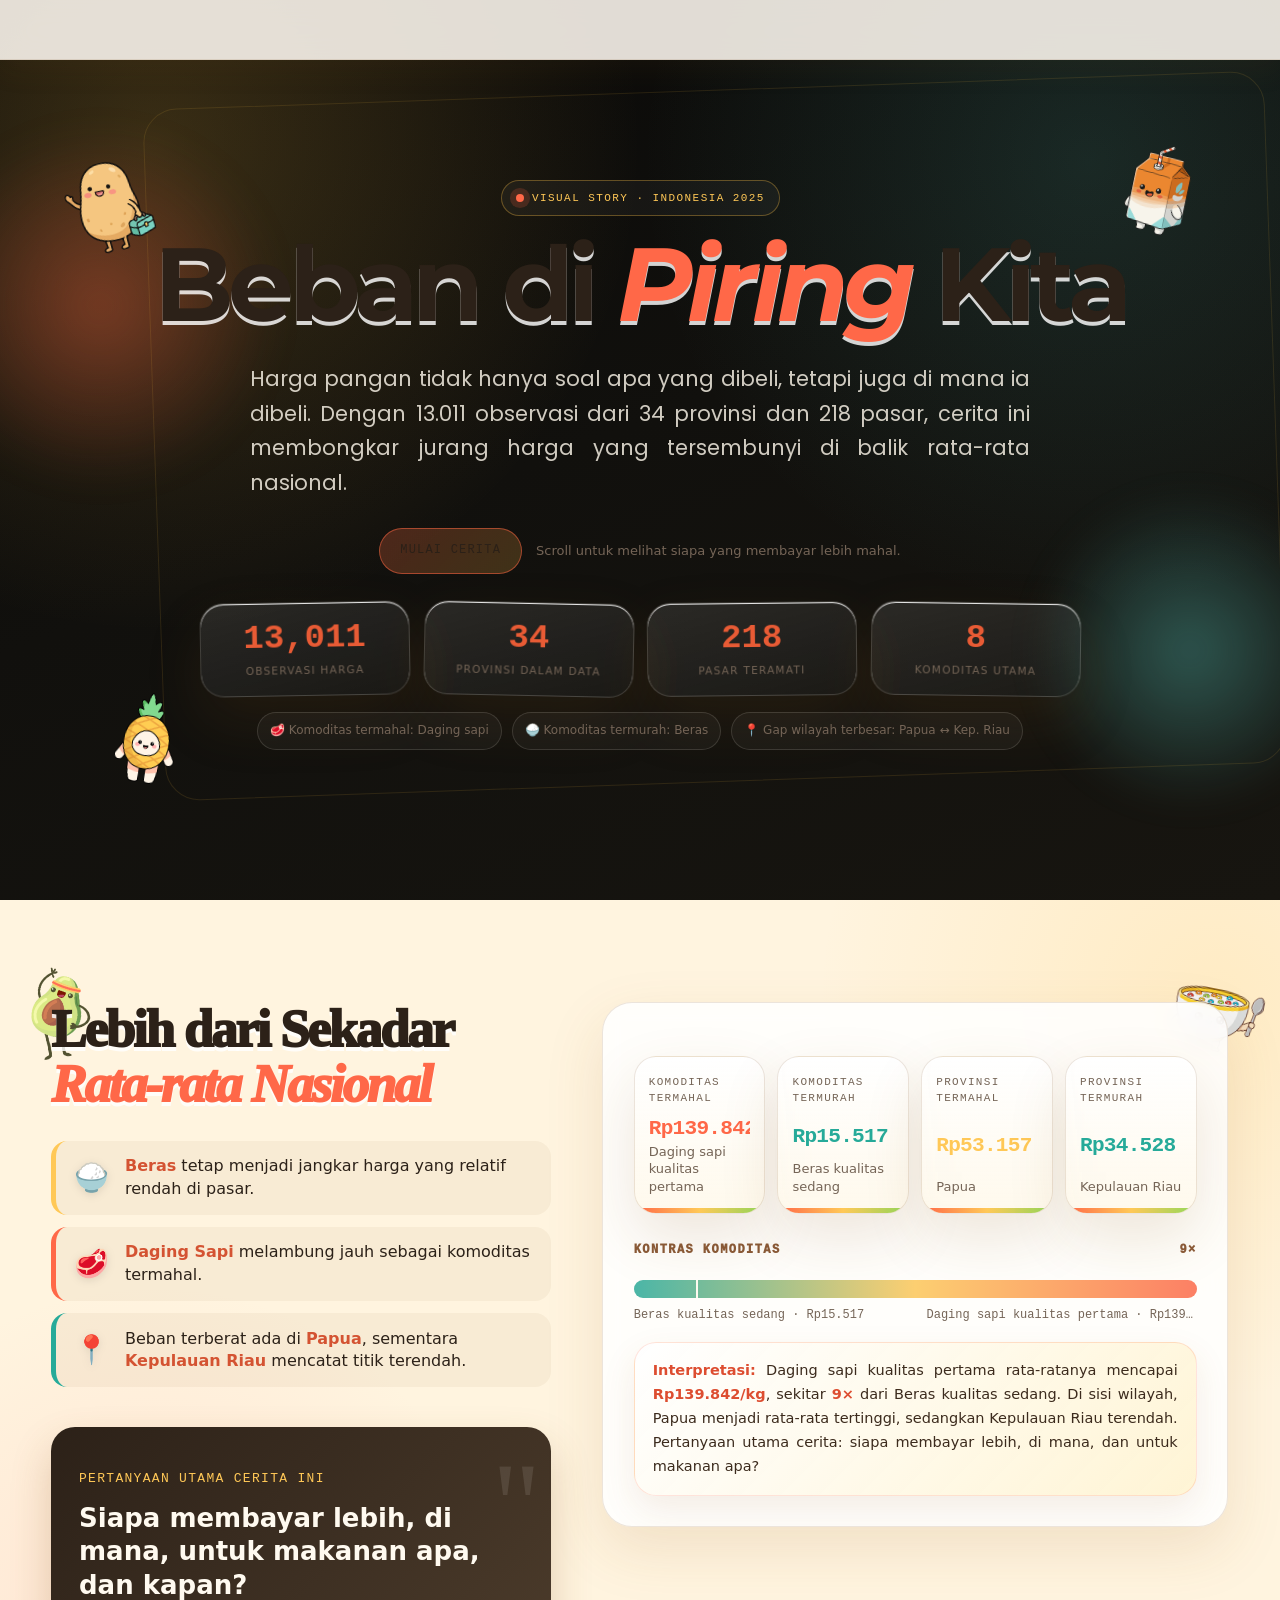
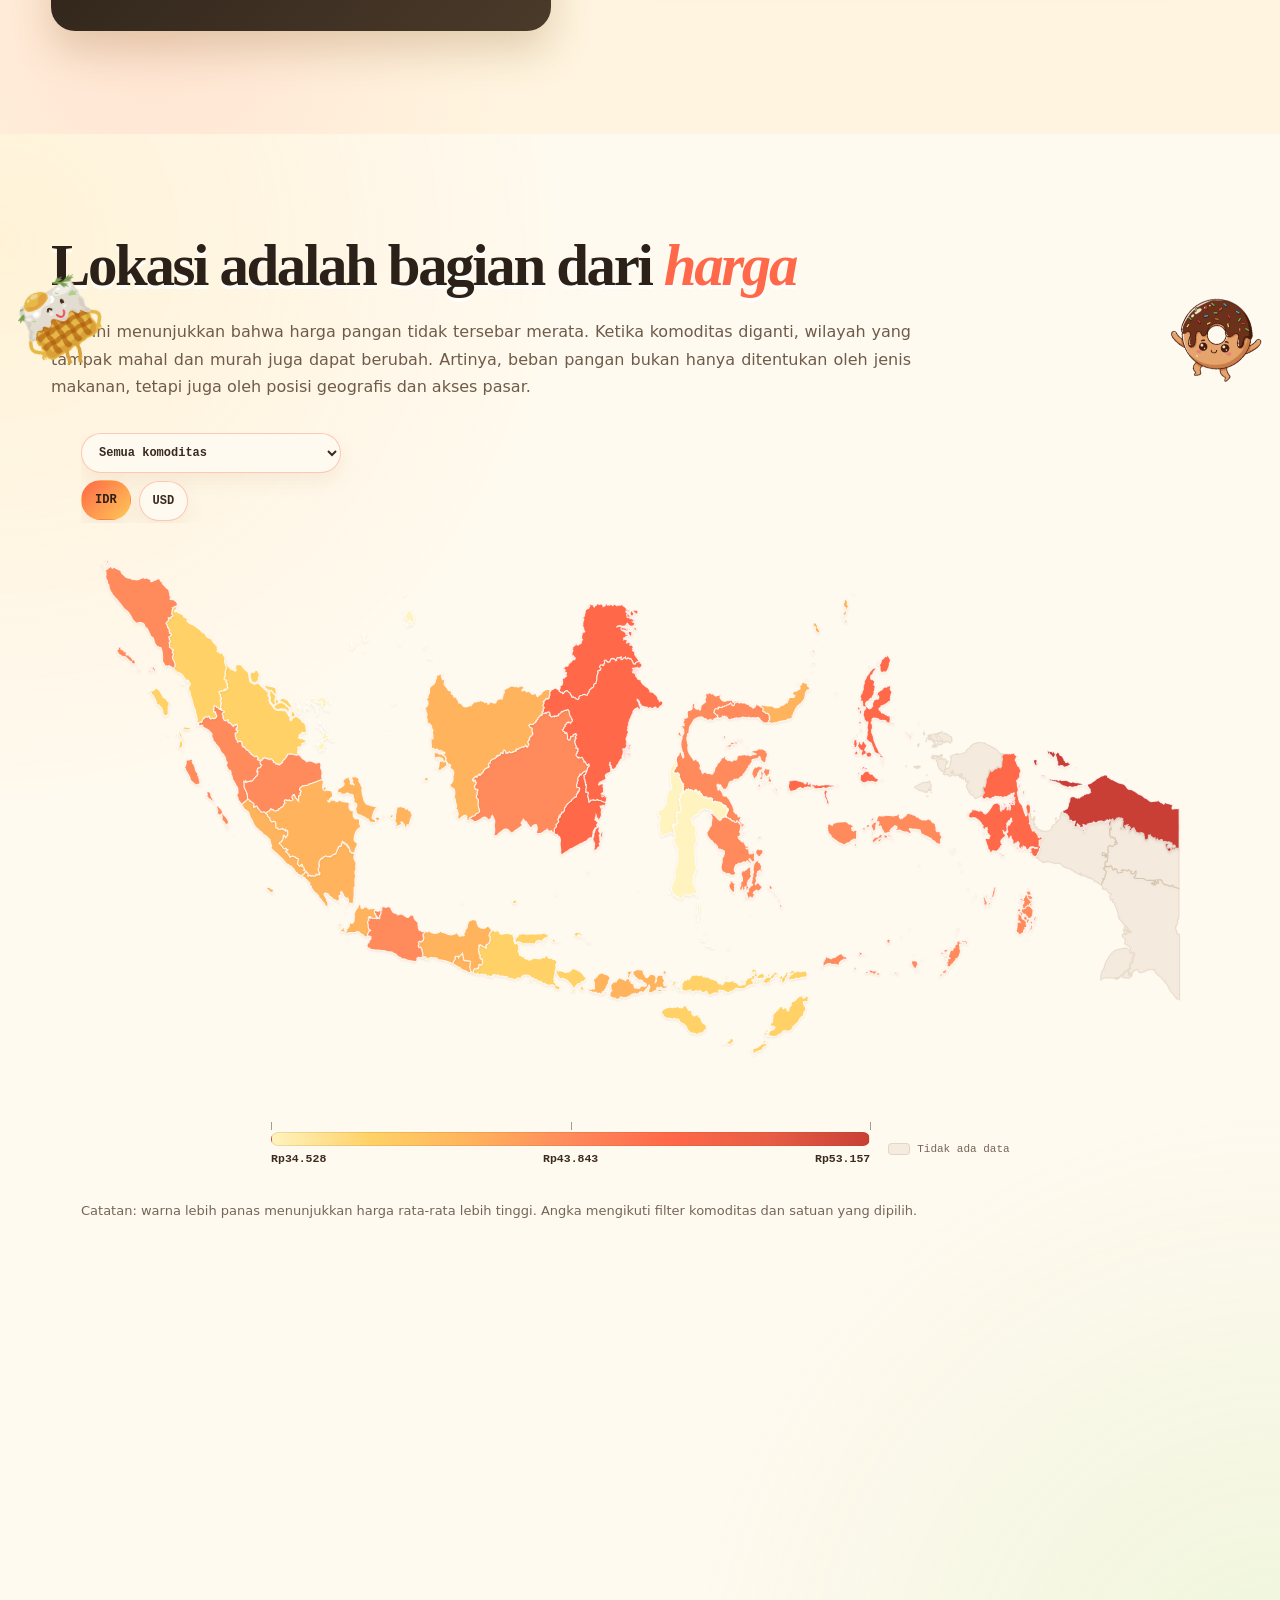
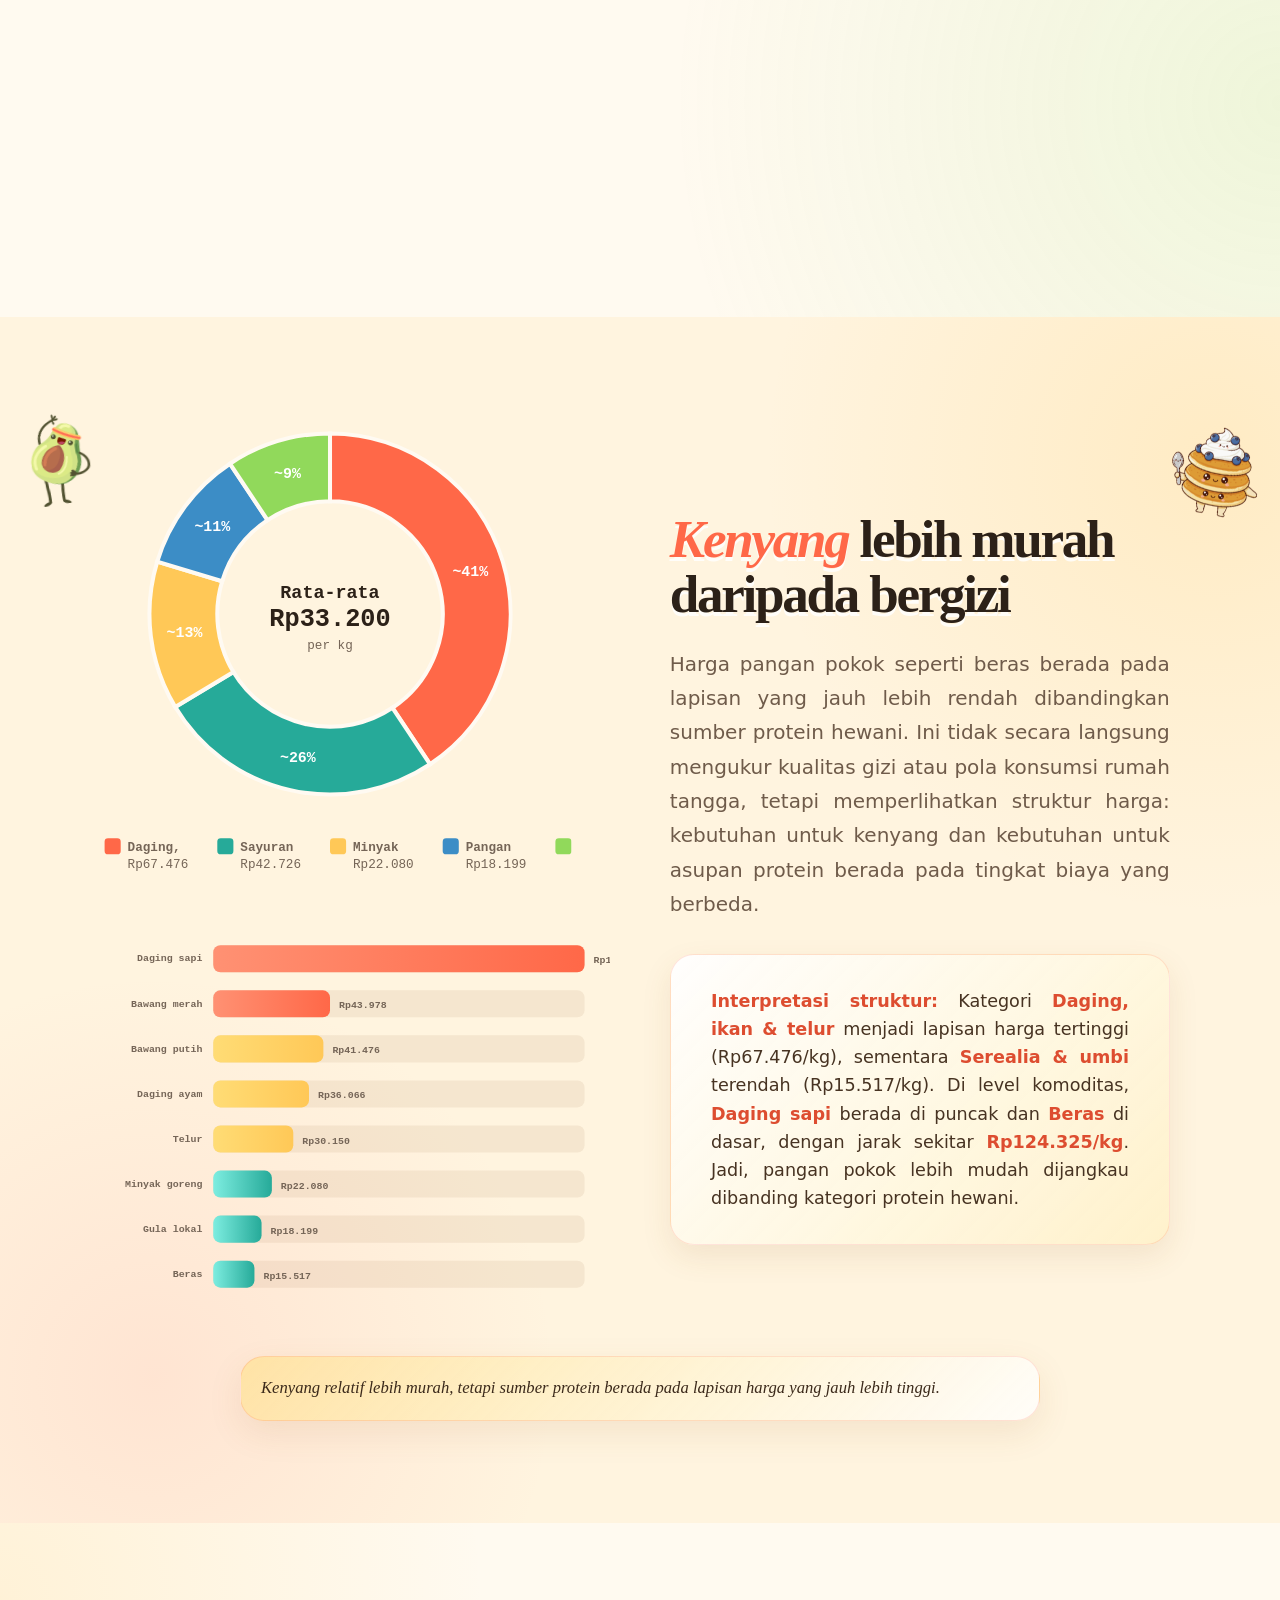
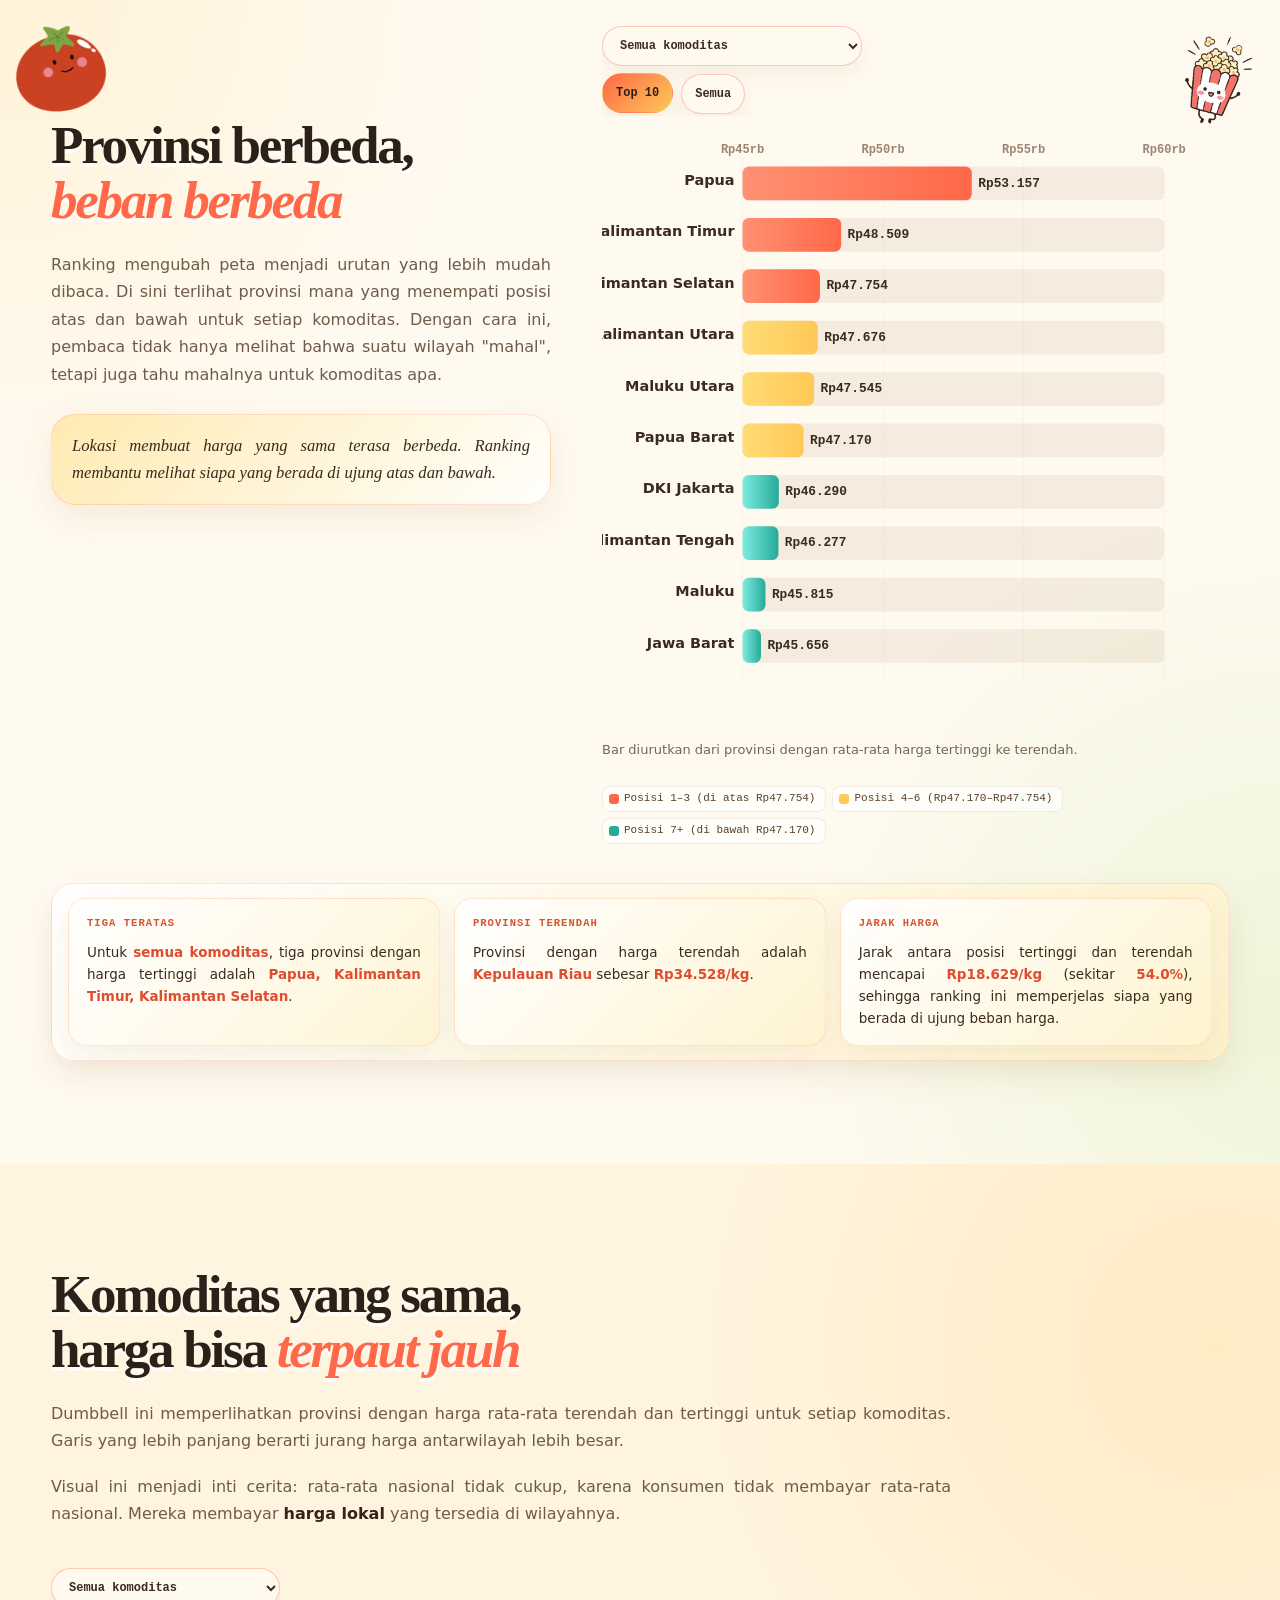
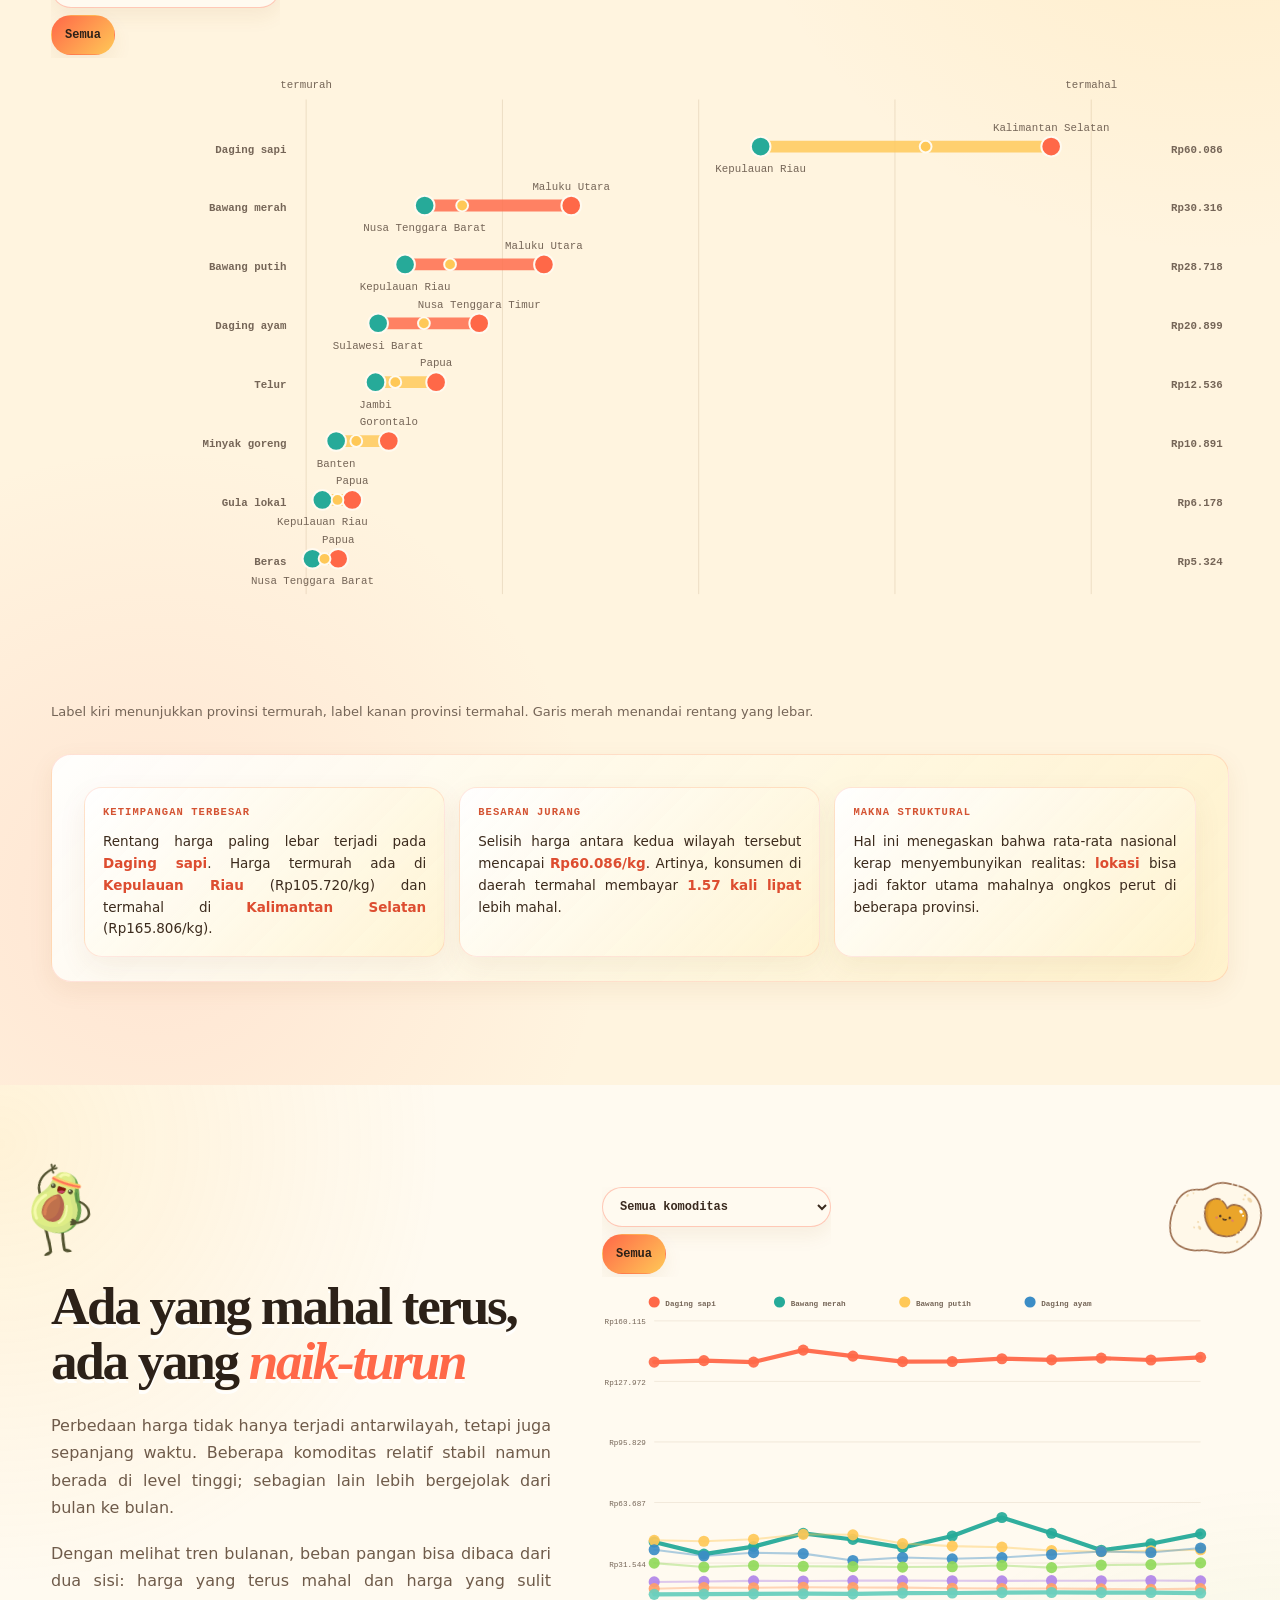
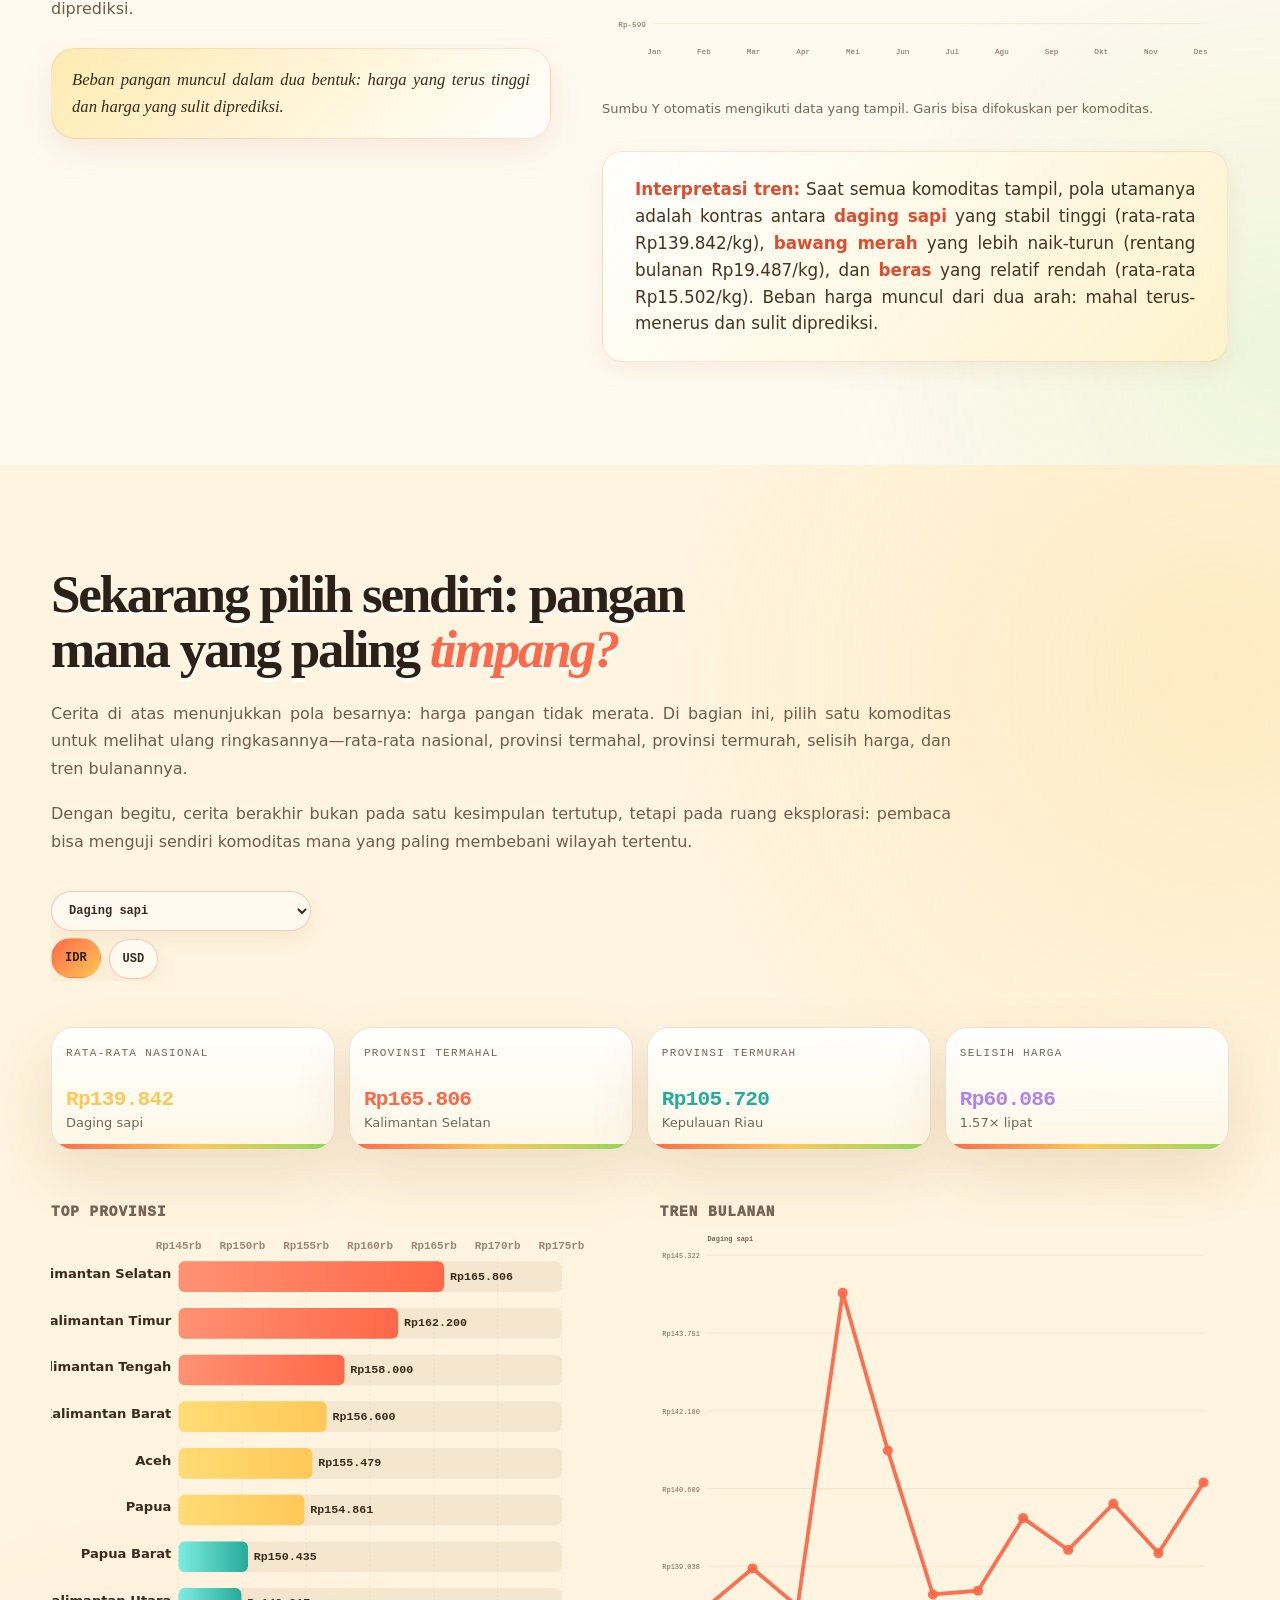
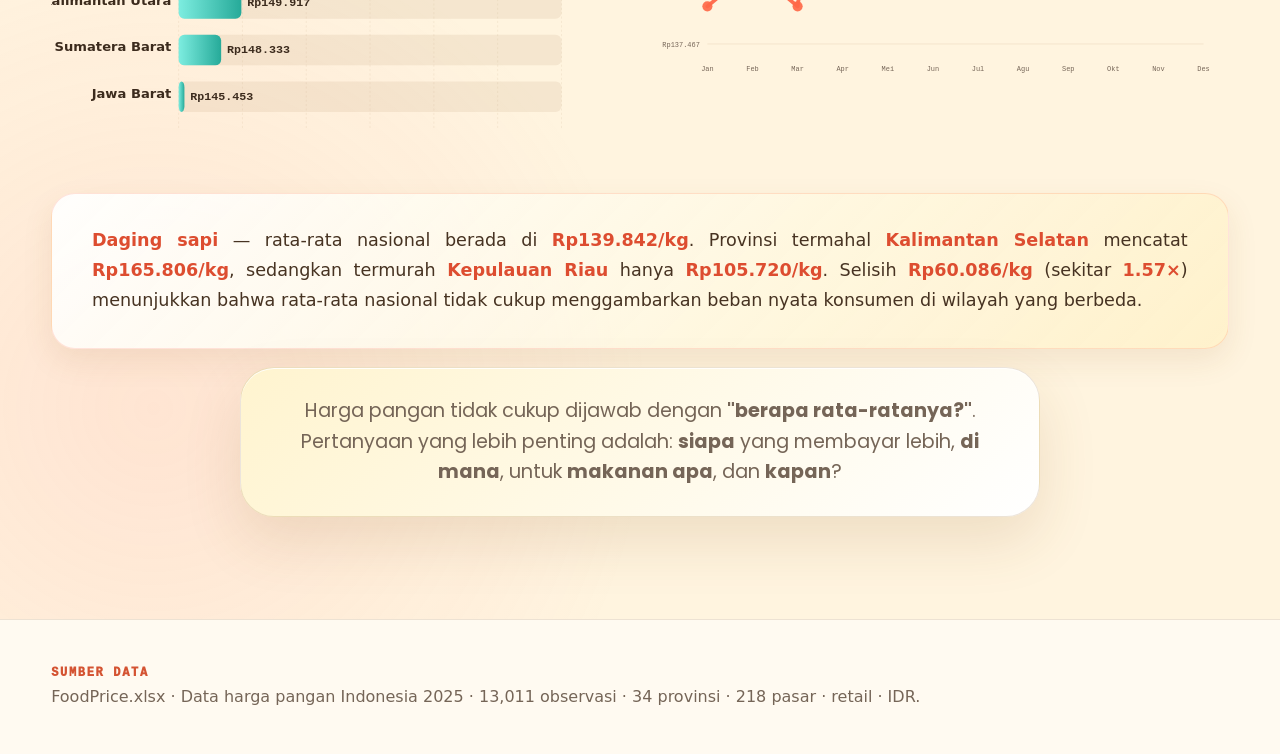
==== docs/index.html @ a488ba7d "Redesign hero section with modern thematic layout" ====
<!DOCTYPE html>
<html lang="id">

<head>
  <meta charset="UTF-8" />
  <meta name="viewport" content="width=device-width, initial-scale=1.0" />
  <title>Beban di Piring Kita — Visual Story Harga Pangan Indonesia 2025</title>
  <meta name="description"
    content="Visual story interaktif tentang ketimpangan harga pangan di 34 provinsi Indonesia tahun 2025. Menelusuri jurang harga yang tersembunyi di balik rata-rata nasional." />
    <link href="https://fonts.googleapis.com/css2?family=Montserrat:wght@400;700;800;900&family=Poppins:wght@300;400;500;600;700&display=swap" rel="stylesheet">
    <link rel="stylesheet" href="css/styles.css" />
  <style>
    /* Mengatur semua teks paragraf dan interpretasi menjadi rata kanan-kiri (justify) */
    p,
    .bodytext,
    .lead,
    .insight,
    .dynamic-interpretation,
    .map-interpretation,
    .map-interp-card,
    .rank-interp-card,
    .rank-interp-card div,
    .chart-note,
    .copy p,
    .dynamic-interpretation p {
      text-align: justify !important;
    }
  </style>
</head>

<body>
  <svg width="0" height="0" style="position: absolute; width: 0; height: 0; overflow: hidden;" aria-hidden="true">
    <defs>
      <linearGradient id="grad-chili" x1="0%" y1="0%" x2="100%" y2="0%">
        <stop offset="0%" stop-color="#ff9173" />
        <stop offset="100%" stop-color="var(--chili)" />
      </linearGradient>
      <linearGradient id="grad-gold" x1="0%" y1="0%" x2="100%" y2="0%">
        <stop offset="0%" stop-color="#ffdc75" />
        <stop offset="100%" stop-color="var(--gold)" />
      </linearGradient>
      <linearGradient id="grad-teal" x1="0%" y1="0%" x2="100%" y2="0%">
        <stop offset="0%" stop-color="#7dede0" />
        <stop offset="100%" stop-color="var(--teal)" />
      </linearGradient>
    </defs>
  </svg>
  <div id="progress"></div>
  <nav class="nav">
    <div class="nav-links" id="navDots" style="display: none;"></div>
  </nav>

  <!-- ═══════════════════════════════════════════════════════ -->
  <!-- HERO — Masalah Utama                                   -->
  <!-- ═══════════════════════════════════════════════════════ -->
  <section class="hero" id="hero" data-title="Hero">
    <div class="hero-glow hero-glow--warm" aria-hidden="true"></div>
    <div class="hero-glow hero-glow--cool" aria-hidden="true"></div>
    <img class="food-sticker s-hero-1 sticker-bounce" src="assets/images/food-sticker-01.png" alt="" aria-hidden="true"
      loading="lazy" />
    <img class="food-sticker s-hero-2" src="assets/images/food-sticker-02.png" alt="" aria-hidden="true"
      loading="lazy" />
    <img class="food-sticker s-hero-3 sticker-bounce" src="assets/images/food-sticker-03.png" alt="" aria-hidden="true"
      loading="lazy" />
    <div class="hero-inner">
      <div class="hero-kicker reveal">
        <span class="kicker-dot" aria-hidden="true"></span>
        Visual Story · Indonesia 2025
      </div>
      <h1 class="reveal">Beban di <em>Piring</em> Kita</h1>
      <p class="lead reveal">Harga pangan tidak hanya soal apa yang dibeli, tetapi juga di mana ia dibeli. Dengan 13.011
        observasi dari 34 provinsi dan 218 pasar, cerita ini membongkar jurang harga yang tersembunyi di balik rata-rata
        nasional.</p>
      <div class="hero-actions reveal">
        <a class="hero-cta" href="#hook">Mulai Cerita</a>
        <div class="hero-mini-note">Scroll untuk melihat siapa yang membayar lebih mahal.</div>
      </div>
      <div class="meta-grid hero-metrics reveal">
        <div class="meta-card">
          <div class="meta-num">13,011</div>
          <div class="meta-label">observasi harga</div>
        </div>
        <div class="meta-card">
          <div class="meta-num">34</div>
          <div class="meta-label">provinsi dalam data</div>
        </div>
        <div class="meta-card">
          <div class="meta-num">218</div>
          <div class="meta-label">pasar teramati</div>
        </div>
        <div class="meta-card">
          <div class="meta-num">8</div>
          <div class="meta-label">komoditas utama</div>
        </div>
      </div>
      <div class="hero-chip-row reveal">
        <span class="hero-chip">🥩 Komoditas termahal: Daging sapi</span>
        <span class="hero-chip">🍚 Komoditas termurah: Beras</span>
        <span class="hero-chip">📍 Gap wilayah terbesar: Papua ↔ Kep. Riau</span>
      </div>
    </div>
  </section>

  <!-- ═══════════════════════════════════════════════════════ -->
  <!-- BAB 1 — Pertanyaan Utama                               -->
  <!-- ═══════════════════════════════════════════════════════ -->
  <section class="section alt" id="hook" data-title="Pertanyaan">
    <img class="food-sticker s-a" src="assets/images/food-sticker-07.png" alt="" aria-hidden="true" loading="lazy" />
    <img class="food-sticker s-b sticker-bounce" src="assets/images/food-sticker-08.png" alt="" aria-hidden="true"
      loading="lazy" />
    <div class="story-grid">
      <div class="copy reveal editorial-hook">
        <h2 class="hook-lead">Lebih dari Sekadar <em>Rata-rata Nasional</em></h2>
        
        <div class="hook-visual-grid">
          <div class="hook-fact">
            <span class="fact-icon">🍚</span>
            <div class="fact-body">
              <strong>Beras</strong> tetap menjadi jangkar harga yang relatif rendah di pasar.
            </div>
          </div>
          <div class="hook-fact">
            <span class="fact-icon">🥩</span>
            <div class="fact-body">
              <strong>Daging Sapi</strong> melambung jauh sebagai komoditas termahal.
            </div>
          </div>
          <div class="hook-fact">
            <span class="fact-icon">📍</span>
            <div class="fact-body">
              Beban terberat ada di <strong>Papua</strong>, sementara <strong>Kepulauan Riau</strong> mencatat titik terendah.
            </div>
          </div>
        </div>

        <div class="hook-question-box">
          <p>Pertanyaan Utama Cerita Ini</p>
          <h3 class="big-question">Siapa membayar lebih, di mana, untuk makanan apa, dan kapan?</h3>
        </div>
      </div>
      <div class="reveal panel">
        <div class="kpi-grid" id="kpiGrid"></div>
        <div id="commodityContrast"></div>
        <div class="dynamic-interpretation" id="kpiInsight"></div>
      </div>
    </div>
  </section>

  <!-- ═══════════════════════════════════════════════════════ -->
  <!-- BAB 2 — Peta Harga                                     -->
  <!-- ═══════════════════════════════════════════════════════ -->
  <section class="section" id="map-section" data-title="Peta">
    <img class="food-sticker s-a" src="assets/images/food-sticker-10.png" alt="" aria-hidden="true" loading="lazy" />
    <img class="food-sticker s-b sticker-bounce" src="assets/images/food-sticker-11.png" alt="" aria-hidden="true"
      loading="lazy" />
    <div class="map-header reveal" style="max-width: 1280px; margin: 0 auto 32px;">
      <h2>Lokasi adalah bagian dari <em>harga</em></h2>
      <p class="bodytext" style="max-width: 860px;">Peta ini menunjukkan bahwa harga pangan tidak tersebar merata.
        Ketika komoditas diganti, wilayah yang tampak mahal dan murah juga dapat berubah. Artinya, beban pangan bukan
        hanya ditentukan oleh jenis makanan, tetapi juga oleh posisi geografis dan akses pasar.</p>
    </div>

    <div class="reveal"
      style="margin: 0 auto 40px; max-width: 95%; width: 100%; display: flex; flex-direction: column; gap: 16px;">
      <div class="panel-title" style="margin-bottom: 0;">
        <div class="controls">
          <select id="mapCommodity"></select>
          <button id="metricIDR" class="metric-btn active" data-metric="price">IDR</button>
          <button id="metricUSD" class="metric-btn" data-metric="usd">USD</button>
        </div>
      </div>
      <div class="map-wrap map-wrap--fullbleed"
        style="width: 100%; background: transparent !important; box-shadow: none !important;">
        <svg id="mapSvg" viewBox="0 0 1000 480" preserveAspectRatio="xMidYMid meet" role="img"
          aria-label="Peta harga pangan Indonesia"
          style="width: 100%; height: auto; max-height: 75vh; background: transparent !important;"></svg>
      </div>
      <div class="legend-bar-wrap" id="mapLegend" style="max-width: 800px; margin: 16px auto 0;"></div>
      <div class="chart-note" style="text-align: center; margin-top: 16px;">Catatan: warna lebih panas menunjukkan
        harga rata-rata lebih tinggi. Angka mengikuti filter komoditas dan satuan yang dipilih.</div>
    </div>

    <div class="map-interpretation-wrapper reveal" style="margin: 0 auto 40px; width: 100%;">
      <div class="map-interpretation panel" id="mapInsight"
        style="padding: 32px 40px; border-radius: 24px; box-shadow: 0 12px 30px rgba(138, 88, 30, 0.1);"></div>
    </div>

    <div class="map-footer reveal"
      style="max-width: 1000px; margin: 0 auto; display: flex; flex-direction: column; gap: 12px; text-align: center;">
      <p class="bodytext" style="font-size: 20px;">Pilih komoditas untuk melihat bagaimana pola spasial berubah: harga
        <strong>daging sapi</strong>, <strong>bawang merah</strong>, atau <strong>beras</strong> tidak membentuk beban
        yang sama di seluruh Indonesia.
      </p>
      <p class="bodytext" style="font-size: 20px;">Hover pada provinsi untuk melihat angka detail. Provinsi pemekaran
        Papua yang tidak tersedia di data harga akan ditampilkan sebagai wilayah tanpa data.</p>
    </div>
  </section>

  <!-- ═══════════════════════════════════════════════════════ -->
  <!-- BAB 3 — Struktur Harga                                 -->
  <!-- ═══════════════════════════════════════════════════════ -->
  <section class="section alt" id="structure" data-title="Struktur">
    <img class="food-sticker s-a sticker-bounce" src="assets/images/food-sticker-13.png" alt="" aria-hidden="true"
      loading="lazy" />
    <img class="food-sticker s-b" src="assets/images/food-sticker-14.png" alt="" aria-hidden="true" loading="lazy" />
    <div class="reveal"
      style="display: grid; grid-template-columns: repeat(auto-fit, minmax(400px, 1fr)); gap: 60px; align-items: start; max-width: 1280px; margin: 0 auto;">
      <!-- Left Column: Charts -->
      <div style="display: flex; flex-direction: column; gap: 20px;">


        <!-- Donut Chart Enlarged -->
        <div style="width: 100%; display: flex; flex-direction: column; align-items: center;">
          <svg id="donutChart" viewBox="0 0 420 440" role="img" aria-label="Donut rata-rata kategori pangan"
            style="width: 100%; max-width: 420px; height: auto; transform: scale(1.15); margin-top: 20px;"></svg>
        </div>

        <!-- Bar Chart Below Donut -->
        <div style="width: 100%; display: flex; flex-direction: column; align-items: center; margin-top: 20px;">
          <svg id="commodityBars" viewBox="0 0 620 440" role="img" aria-label="Ranking harga komoditas"
            style="width: 100%; height: auto;"></svg>
        </div>
      </div>

      <!-- Right Column: Title, Description, and Interpretation -->
      <div class="copy" style="display: flex; flex-direction: column; justify-content: start; gap: 16px;">
        <h2 style="margin-top: 0; margin-bottom: 8px;"><em>Kenyang</em> lebih murah daripada bergizi</h2>
        <p class="bodytext" style="font-size: 20px; text-align: justify; margin-bottom: 0;">Harga pangan pokok seperti
          beras berada pada lapisan yang jauh lebih rendah dibandingkan sumber protein hewani. Ini tidak secara langsung
          mengukur kualitas gizi atau pola konsumsi rumah tangga, tetapi memperlihatkan struktur harga: kebutuhan untuk
          kenyang dan kebutuhan untuk asupan protein berada pada tingkat biaya yang berbeda.</p>


        <!-- Interpretation moved below description -->
        <div class="dynamic-interpretation panel" id="structureInsight"
          style="padding: 32px 40px; border-radius: 24px; box-shadow: 0 12px 30px rgba(138, 88, 30, 0.1); margin-top: 16px; font-size: 1.1rem; line-height: 1.6; text-align: left;">
        </div>
      </div>
    </div>

    <!-- Bottom: Insight Text -->
    <div class="reveal" style="max-width: 1000px; margin: 40px auto 0; text-align: center;">
      <div class="insight" style="margin-top: 0; text-align: center; max-width: 800px; margin-inline: auto;">Kenyang
        relatif lebih murah,
        tetapi sumber protein berada pada lapisan harga yang jauh lebih tinggi.</div>
    </div>
  </section>

  <!-- ═══════════════════════════════════════════════════════ -->
  <!-- BAB 4 — Ranking Wilayah                                -->
  <!-- ═══════════════════════════════════════════════════════ -->
  <section class="section" id="ranking-section" data-title="Ranking">
    <img class="food-sticker s-a" src="assets/images/food-sticker-17.png" alt="" aria-hidden="true" loading="lazy" />
    <img class="food-sticker s-b sticker-bounce" src="assets/images/food-sticker-18.png" alt="" aria-hidden="true"
      loading="lazy" />
    <div class="story-grid">
      <div class="copy reveal">
        <h2>Provinsi berbeda, <em>beban berbeda</em></h2>
        <p class="bodytext">Ranking mengubah peta menjadi urutan yang lebih mudah dibaca. Di sini terlihat provinsi mana
          yang menempati posisi atas dan bawah untuk setiap komoditas. Dengan cara ini, pembaca tidak hanya melihat
          bahwa
          suatu wilayah "mahal", tetapi juga tahu mahalnya untuk komoditas apa.</p>
        <div class="insight">Lokasi membuat harga yang sama terasa berbeda. Ranking membantu melihat siapa yang berada
          di ujung atas dan bawah.</div>
      </div>
      <div class="reveal panel--ranking" style="display: flex; flex-direction: column; gap: 16px;">
        <div class="panel-title" style="margin-bottom: 0;">
          <div class="controls">
            <select id="rankCommodity"></select>
            <button id="top10Btn" class="active">Top 10</button>
            <button id="allProvBtn">Semua</button>
          </div>
        </div>
        <svg id="provinceBars" viewBox="0 0 780 520" role="img" aria-label="Ranking rata-rata harga provinsi"></svg>
        <div class="chart-note">Bar diurutkan dari provinsi dengan rata-rata harga tertinggi ke terendah.</div>
        <div class="color-threshold-note" id="rankingColorNote"></div>
      </div>
    </div>

    <!-- Interpretation moved outside the panel and placed at the bottom -->
    <div class="ranking-interpretation-wrapper reveal" style="max-width: 1280px; margin: 40px auto 0;">
      <div class="ranking-interpretation" id="rankingInsight" style="width: 100%;"></div>
    </div>
  </section>

  <!-- ═══════════════════════════════════════════════════════ -->
  <!-- BAB 5 — Jurang Harga (Klimaks)                         -->
  <!-- ═══════════════════════════════════════════════════════ -->
  <section class="section alt" id="gap-section" data-title="Rentang">
    <div class="reveal" style="max-width: 1280px; margin: 0 auto;">
      <div class="copy reveal" style="position: static; max-width: 900px; margin-bottom: 40px;">
        <h2>Komoditas yang sama, harga bisa <em>terpaut jauh</em></h2>
        <p class="bodytext">Dumbbell ini memperlihatkan provinsi dengan harga rata-rata terendah dan tertinggi untuk
          setiap komoditas. Garis yang lebih panjang berarti jurang harga antarwilayah lebih besar.</p>
        <p class="bodytext">Visual ini menjadi inti cerita: rata-rata nasional tidak cukup, karena konsumen tidak
          membayar rata-rata nasional. Mereka membayar <strong>harga lokal</strong> yang tersedia di wilayahnya.</p>
      </div>

      <!-- Dumbbell Chart - Full Width Hero Chart -->
      <div style="display: flex; flex-direction: column; gap: 16px; width: 100%;">
        <div class="panel-title" style="margin-bottom: 0;">
          <div class="controls">
            <select id="gapCommodity"></select>
            <button id="gapAllBtn" class="active">Semua</button>
          </div>
        </div>
        <div class="dumbbell-hero-wrap">
          <svg id="dumbbellChart" role="img" aria-label="Dumbbell chart rentang harga antarprovinsi"></svg>
        </div>
        <div class="chart-note">Label kiri menunjukkan provinsi termurah, label kanan provinsi termahal. Garis merah
          menandai rentang yang lebar.</div>
        <div class="dynamic-interpretation panel" id="gapInsight"
          style="padding: 24px 32px; border-radius: 20px; box-shadow: 0 8px 24px rgba(138, 88, 30, 0.08); margin-top: 16px; font-size: 1.05rem; line-height: 1.6;">
        </div>
      </div>
    </div>
  </section>

  <!-- ═══════════════════════════════════════════════════════ -->
  <!-- BAB 6 — Dinamika Waktu                                 -->
  <!-- ═══════════════════════════════════════════════════════ -->
  <section class="section" id="trend-section" data-title="Tren">
    <img class="food-sticker s-a" src="assets/images/food-sticker-23.png" alt="" aria-hidden="true" loading="lazy" />
    <img class="food-sticker s-b sticker-bounce" src="assets/images/food-sticker-24.png" alt="" aria-hidden="true"
      loading="lazy" />
    <div class="story-grid">
      <div class="copy reveal">
        <h2>Ada yang mahal terus, ada yang <em>naik-turun</em></h2>
        <p class="bodytext">Perbedaan harga tidak hanya terjadi antarwilayah, tetapi juga sepanjang waktu. Beberapa
          komoditas relatif stabil namun berada di level tinggi; sebagian lain lebih bergejolak dari bulan ke bulan.</p>
        <p class="bodytext">Dengan melihat tren bulanan, beban pangan bisa dibaca dari dua sisi: harga yang terus mahal
          dan harga yang sulit diprediksi.</p>
        <div class="insight">Beban pangan muncul dalam dua bentuk: harga yang terus tinggi dan harga yang sulit
          diprediksi.</div>
      </div>
      <div class="reveal" style="display: flex; flex-direction: column; gap: 16px;">
        <div class="panel-title" style="margin-bottom: 0;">
          <div class="controls">
            <select id="trendCommodity"></select>
            <button id="trendAllBtn" class="active">Semua</button>
          </div>
        </div>
        <svg id="lineChart" viewBox="0 0 820 460" role="img" aria-label="Line chart tren bulanan"
          style="width: 100%; height: auto;"></svg>
        <div class="chart-note">Sumbu Y otomatis mengikuti data yang tampil. Garis bisa difokuskan per komoditas.</div>
        <div class="dynamic-interpretation panel" id="trendInsight"
          style="padding: 24px 32px; border-radius: 20px; box-shadow: 0 8px 24px rgba(138, 88, 30, 0.08); margin-top: 16px; font-size: 1.05rem; line-height: 1.6;">
        </div>
      </div>
    </div>
  </section>

  <!-- ═══════════════════════════════════════════════════════ -->
  <!-- PENUTUP — Ruang Eksplorasi (Martini Glass)             -->
  <!-- ═══════════════════════════════════════════════════════ -->
  <section class="section alt" id="explore" data-title="Eksplorasi">
    <div class="explorer">
      <div class="copy reveal" style="position:static;max-width:900px">
        <h2>Sekarang pilih sendiri: pangan mana yang paling <em>timpang?</em></h2>
        <p class="bodytext">Cerita di atas menunjukkan pola besarnya: harga pangan tidak merata. Di bagian ini, pilih
          satu komoditas untuk melihat ulang ringkasannya—rata-rata nasional, provinsi termahal, provinsi termurah,
          selisih harga, dan tren bulanannya.</p>
        <p class="bodytext">Dengan begitu, cerita berakhir bukan pada satu kesimpulan tertutup, tetapi pada ruang
          eksplorasi: pembaca bisa menguji sendiri komoditas mana yang paling membebani wilayah tertentu.</p>
      </div>
      <div class="reveal" style="display: flex; flex-direction: column; gap: 24px; width: 100%;">
        <div class="panel-title" style="margin-bottom: 0;">
          <div class="controls">
            <select id="exploreCommodity"></select>
            <button id="exploreIDR" class="explore-metric active" data-metric="price">IDR</button>
            <button id="exploreUSD" class="explore-metric" data-metric="usd">USD</button>
          </div>
        </div>

        <!-- 4 KPI Cards -->
        <div class="kpi-grid" id="exploreKpi"></div>

        <!-- Side-by-side Charts: Bar Chart (Left) & Line Chart (Right) -->
        <div style="display: grid; grid-template-columns: repeat(auto-fit, minmax(400px, 1fr)); gap: 40px; align-items: start; width: 100%;">
          
          <!-- Ranking Provinsi -->
          <div style="display: flex; flex-direction: column; gap: 8px;">
            <div class="panel-title"
              style="font-size: 0.9rem; margin-bottom: 0; color: var(--muted); letter-spacing: 1px;">TOP PROVINSI</div>
            <svg id="exploreRank" style="width: 100%; height: auto;"></svg>
          </div>

          <!-- Tren Bulanan -->
          <div style="display: flex; flex-direction: column; gap: 8px;">
            <div class="panel-title"
              style="font-size: 0.9rem; margin-bottom: 0; color: var(--muted); letter-spacing: 1px;">TREN BULANAN</div>
            <svg id="exploreTrend" style="width: 100%; height: auto;"></svg>
          </div>

        </div>

        <!-- Interpretasi -->
        <div class="dynamic-interpretation panel" id="exploreInsight"
          style="padding: 32px 40px; border-radius: 24px; box-shadow: 0 12px 30px rgba(138, 88, 30, 0.1); font-size: 1.1rem; line-height: 1.7; text-align: justify;">
        </div>
      </div>
      <div class="quote reveal" style="font-family: 'Poppins', sans-serif; font-size: 1.2rem; max-width: 800px; margin: 0 auto; line-height: 1.6; text-align: center; color: var(--muted);">
        Harga pangan tidak cukup dijawab dengan <strong>"berapa rata-ratanya?"</strong>. Pertanyaan yang lebih penting adalah: <strong>siapa</strong> yang membayar lebih, <strong>di mana</strong>, untuk <strong>makanan apa</strong>, dan <strong>kapan</strong>?
      </div>
    </div>
  </section>

  <footer class="footer">
    <div>
      <div class="smallcaps">Sumber data</div>
      <div>FoodPrice.xlsx · Data harga pangan Indonesia 2025 · 13,011 observasi · 34 provinsi · 218 pasar · retail ·
        IDR.</div>
    </div>
  </footer>

  <div class="tooltip" id="tooltip"></div>

  <script src="js/script.js"></script>
</body>

</html>
---- docs/css/styles.css ----
:root {
  --bg: #080807;
  --bg-2: #10100f;
  --panel: #171613;
  --panel-2: #1f1d18;
  --text: #f5efe4;
  --muted: #b9ac9b;
  --faint: rgba(245, 239, 228, .10);
  --line: rgba(245, 239, 228, .14);
  --gold: #f4b942;
  --chili: #e45d3d;
  --chili-2: #bb3828;
  --teal: #58c7bd;
  --blue: #6aa8ff;
  --green: #75c47d;
  --purple: #b98cff;
  --shadow: rgba(0, 0, 0, .35);
  --serif: Georgia, 'Times New Roman', serif;
  --sans: Inter, ui-sans-serif, system-ui, -apple-system, Segoe UI, Roboto, Helvetica, Arial, sans-serif;
  --mono: ui-monospace, SFMono-Regular, Menlo, Monaco, Consolas, "Liberation Mono", monospace;
}

* {
  box-sizing: border-box;
}

html {
  scroll-behavior: smooth;
}

body {
  margin: 0;
  background: radial-gradient(circle at 30% -10%, rgba(228, 93, 61, .12), transparent 40%), var(--bg);
  color: var(--text);
  font-family: var(--sans);
  line-height: 1.65;
  overflow-x: hidden;
}

a {
  color: inherit;
}

#progress {
  position: fixed;
  z-index: 1000;
  left: 0;
  top: 0;
  height: 4px;
  width: 0%;
  background: linear-gradient(90deg, var(--chili), var(--gold), var(--teal));
}

.nav {
  position: fixed;
  z-index: 999;
  top: 0;
  left: 0;
  right: 0;
  display: flex;
  align-items: center;
  justify-content: space-between;
  padding: 14px clamp(18px, 4vw, 56px);
  background: linear-gradient(180deg, rgba(8, 8, 7, .88), rgba(8, 8, 7, .18));
  backdrop-filter: blur(10px);
}

.brand {
  font-family: var(--mono);
  color: var(--gold);
  font-size: 11px;
  letter-spacing: .16em;
  text-transform: uppercase;
}

.nav-links {
  display: flex;
  align-items: center;
  gap: 10px;
}

.nav-dot {
  width: 8px;
  height: 8px;
  border-radius: 99px;
  border: 1px solid rgba(245, 239, 228, .45);
  background: transparent;
  cursor: pointer;
  transition: .2s ease;
}

.nav-dot.active {
  width: 28px;
  background: var(--chili);
  border-color: var(--chili);
}

.hero {
  min-height: 100vh;
  display: grid;
  place-items: center;
  padding: 110px 24px 70px;
  position: relative;
  overflow: hidden;
}

.hero::after {
  content: '';
  position: absolute;
  inset: 16%;
  border: 1px solid rgba(244, 185, 66, .06);
  transform: rotate(-7deg);
  pointer-events: none;
}

.hero-inner {
  max-width: 1120px;
  width: 100%;
  text-align: center;
  position: relative;
  z-index: 2;
}

.eyebrow {
  font-family: var(--mono);
  font-size: 12px;
  letter-spacing: .2em;
  text-transform: uppercase;
  color: var(--chili);
  margin-bottom: 24px;
}

h1 {
  font-family: 'Montserrat', var(--sans);
  font-size: clamp(46px, 9vw, 118px);
  line-height: .94;
  margin: 0 0 28px;
  letter-spacing: -.05em;
}

h2 {
  font-family: 'Marykota', var(--serif);
}

h1 em,
h2 em {
  color: var(--chili);
  font-style: italic;
}

.lead {
  max-width: 820px;
  margin: 0 auto;
  color: var(--muted);
  font-size: clamp(17px, 2vw, 22px);
  font-family: 'Poppins', sans-serif;
}

.meta-grid {
  margin: 54px auto 0;
  max-width: 920px;
  display: grid;
  grid-template-columns: repeat(4, 1fr);
  gap: 14px;
}

.meta-card {
  border: 1px solid var(--line);
  background: rgba(255, 255, 255, .035);
  padding: 20px 16px;
  box-shadow: 0 12px 40px var(--shadow);
}

.meta-num {
  font-family: var(--mono);
  font-size: clamp(22px, 3.4vw, 36px);
  color: var(--gold);
  font-weight: 800;
  line-height: 1;
}

.meta-label {
  color: var(--muted);
  font-size: 12px;
  text-transform: uppercase;
  letter-spacing: .12em;
  margin-top: 8px;
}

.scroll-cue {
  margin-top: 44px;
  font-family: var(--mono);
  font-size: 11px;
  letter-spacing: .18em;
  color: var(--muted);
}

.scroll-arrow {
  width: 1px;
  height: 54px;
  background: linear-gradient(var(--gold), transparent);
  margin: 12px auto 0;
  animation: pulse 1.8s ease-in-out infinite;
}

@keyframes pulse {

  0%,
  100% {
    transform: scaleY(.8);
    opacity: .45
  }

  50% {
    transform: scaleY(1.25);
    opacity: 1
  }
}

.section {
  min-height: 100vh;
  padding: 94px clamp(18px, 4vw, 56px);
  position: relative;
  border-top: 1px solid rgba(245, 239, 228, .07);
}

.section.alt {
  background: var(--bg-2);
}

.story-grid {
  max-width: 1280px;
  margin: 0 auto;
  display: grid;
  grid-template-columns: minmax(280px, 450px) minmax(0, 1fr);
  gap: clamp(24px, 5vw, 70px);
  align-items: start;
}

.copy {
  position: sticky;
  top: 88px;
  align-self: start;
}

.chapter {
  font-family: var(--mono);
  font-size: 12px;
  letter-spacing: .18em;
  text-transform: uppercase;
  color: var(--gold);
  margin-bottom: 18px;
  display: flex;
  align-items: center;
  gap: 12px;
}

.chapter::before {
  content: '';
  width: 28px;
  height: 1px;
  background: var(--gold);
}

h2 {
  font-family: var(--serif);
  font-size: clamp(34px, 5.3vw, 68px);
  line-height: 1.03;
  letter-spacing: -.035em;
  margin: 0 0 22px;
}

.bodytext {
  color: var(--muted);
  font-size: 18px;
  margin: 0 0 18px;
}

.bodytext strong {
  color: var(--text);
}

.insight {
  margin-top: 26px;
  border-left: 3px solid var(--chili);
  background: rgba(228, 93, 61, .08);
  padding: 16px 18px;
  color: var(--text);
  font-family: var(--serif);
  font-size: 18px;
  font-style: italic;
}

.panel {
  background: linear-gradient(180deg, rgba(255, 255, 255, .045), rgba(255, 255, 255, .025));
  border: 1px solid var(--line);
  box-shadow: 0 24px 70px rgba(0, 0, 0, .22);
  padding: clamp(18px, 2.4vw, 30px);
  border-radius: 22px;
}

.panel-title {
  display: flex;
  align-items: center;
  justify-content: space-between;
  gap: 16px;
  margin-bottom: 22px;
  font-family: var(--mono);
  color: var(--muted);
  font-size: 12px;
  letter-spacing: .12em;
  text-transform: uppercase;
}

.controls {
  display: flex;
  flex-wrap: wrap;
  gap: 10px;
  align-items: center;
}

select,
button,
.pill {
  background: rgba(255, 255, 255, .06);
  color: var(--text);
  border: 1px solid var(--line);
  border-radius: 999px;
  padding: 10px 13px;
  font-family: var(--mono);
  font-size: 12px;
}

select {
  min-width: 210px;
  outline: none;
}

button {
  cursor: pointer;
  transition: .15s ease;
}

button:hover,
button.active {
  background: rgba(228, 93, 61, .18);
  border-color: rgba(228, 93, 61, .55);
  color: var(--gold);
}

.kpi-grid {
  display: grid;
  grid-template-columns: repeat(4, 1fr);
  gap: 14px;
  margin: 22px 0 28px;
}

.kpi {
  border: 1px solid var(--line);
  background: rgba(255, 255, 255, .04);
  padding: 18px;
  border-radius: 18px;
  position: relative;
  overflow: hidden;
}

.kpi::after {
  content: '';
  position: absolute;
  left: 0;
  right: 0;
  bottom: 0;
  height: 3px;
  background: linear-gradient(90deg, var(--chili), var(--gold));
}

.kpi-label {
  font-family: var(--mono);
  color: var(--muted);
  font-size: 11px;
  text-transform: uppercase;
  letter-spacing: .12em;
}

.kpi-val {
  font-family: var(--mono);
  font-weight: 900;
  font-size: clamp(20px, 2.2vw, 32px);
  color: var(--text);
  margin: 8px 0 4px;
  white-space: nowrap;
  overflow: hidden;
  text-overflow: ellipsis;
}

.kpi-sub {
  color: var(--muted);
  font-size: 13px;
}

.chart-note {
  color: var(--muted);
  font-size: 13px;
  margin-top: 14px;
}

svg {
  width: 100%;
  height: auto;
  display: block;
}

.axis text,
.svg-label {
  fill: var(--muted);
  font-family: var(--mono);
  font-size: 11px;
}

.tick-line {
  stroke: rgba(245, 239, 228, .10);
  stroke-width: 1;
}

.chartbar-bg {
  fill: rgba(255, 255, 255, .05);
}

.chartbar {
  fill: var(--chili);
}

.chartbar.teal {
  fill: var(--teal);
}

.chartbar.gold {
  fill: var(--gold);
}

.map-wrap {
  position: relative;
  min-height: 520px;
}

#mapSvg {
  background: radial-gradient(ellipse at 40% 45%, rgba(244, 185, 66, .08), transparent 60%);
  border-radius: 18px;
}

.prov-shape {
  stroke: rgba(8, 8, 7, .75);
  stroke-width: .8;
  cursor: pointer;
  transition: fill .2s ease, opacity .2s ease, stroke .2s ease;
}

.prov-shape:hover {
  stroke: var(--gold);
  stroke-width: 1.8;
  opacity: 1;
}

.prov-shape.no-data {
  fill: rgba(255, 255, 255, .035);
  stroke: rgba(255, 255, 255, .08);
  cursor: default;
}

.legend {
  display: flex;
  gap: 10px;
  flex-wrap: wrap;
  align-items: center;
  margin-top: 12px;
  color: var(--muted);
  font-family: var(--mono);
  font-size: 11px;
}

.legend-chip {
  display: inline-flex;
  align-items: center;
  gap: 6px;
}

.legend-swatch {
  width: 18px;
  height: 10px;
  border-radius: 99px;
  display: inline-block;
}

.tooltip {
  position: fixed;
  z-index: 2000;
  pointer-events: none;
  opacity: 0;
  transform: translate(12px, 12px);
  background: rgba(20, 19, 16, .96);
  border: 1px solid rgba(244, 185, 66, .28);
  border-radius: 12px;
  padding: 12px 14px;
  box-shadow: 0 20px 50px rgba(0, 0, 0, .35);
  max-width: 280px;
  font-size: 13px;
  color: var(--text);
}

.tooltip b {
  color: var(--gold);
}

.tooltip small {
  display: block;
  color: var(--muted);
  margin-top: 4px;
}

.dual-grid {
  display: grid;
  grid-template-columns: .9fr 1.1fr;
  gap: 18px;
  align-items: stretch;
}

.donut-center {
  font-family: var(--mono);
  fill: var(--text);
  font-weight: 900;
}

.donut-sub {
  font-family: var(--mono);
  fill: var(--muted);
  font-size: 11px;
}

.explorer {
  max-width: 1280px;
  margin: 0 auto;
  display: grid;
  gap: 18px;
}

.explorer-grid {
  display: grid;
  grid-template-columns: 1fr 1fr;
  gap: 18px;
}

.explorer-wide {
  grid-column: 1 / -1;
}

.footer {
  border-top: 1px solid var(--line);
  padding: 44px clamp(20px, 4vw, 56px);
  color: var(--muted);
  display: flex;
  flex-wrap: wrap;
  justify-content: space-between;
  gap: 24px;
}

.footer b {
  color: var(--gold);
}

.reveal {
  opacity: 0;
  transform: translateY(24px);
  transition: opacity .7s ease, transform .7s ease;
}

.reveal.visible {
  opacity: 1;
  transform: translateY(0);
}

.smallcaps {
  font-family: var(--mono);
  text-transform: uppercase;
  letter-spacing: .14em;
  font-size: 12px;
  color: var(--gold);
}

.quote {
  max-width: 1000px;
  margin: 34px auto 0;
  padding: 28px;
  text-align: center;
  border: 1px solid rgba(244, 185, 66, .22);
  background: rgba(244, 185, 66, .04);
  font-family: var(--serif);
  font-size: clamp(23px, 3vw, 38px);
  line-height: 1.25;
}

@media (max-width: 980px) {
  .story-grid {
    grid-template-columns: 1fr;
  }

  .copy {
    position: static;
  }

  .kpi-grid {
    grid-template-columns: repeat(2, 1fr);
  }

  .meta-grid {
    grid-template-columns: repeat(2, 1fr);
  }

  .dual-grid,
  .explorer-grid {
    grid-template-columns: 1fr;
  }

  .map-wrap {
    min-height: auto;
  }

  .nav {
    padding-inline: 18px;
  }

  .brand {
    max-width: 210px;
  }
}

@media (max-width: 560px) {
  .section {
    padding-inline: 16px;
  }

  .kpi-grid,
  .meta-grid {
    grid-template-columns: 1fr;
  }

  .panel {
    padding: 16px;
    border-radius: 16px;
  }

  .nav-links {
    display: none;
  }

  select {
    width: 100%;
  }

  .controls {
    width: 100%;
  }

  h1 {
    font-size: 52px;
  }
}

/* ===== BRIGHT FOOD EDITORIAL REDESIGN V4 ===== */
:root {
  --bg: #fffaf0;
  --bg-2: #fff1d3;
  --panel: rgba(255, 255, 255, .84);
  --panel-2: #ffffff;
  --text: #2c2118;
  --muted: #756557;
  --faint: rgba(126, 82, 33, .10);
  --line: rgba(126, 82, 33, .16);
  --gold: #ffc857;
  --chili: #ff6848;
  --chili-2: #df4d35;
  --teal: #26aa99;
  --blue: #3c8dc6;
  --green: #91d95b;
  --purple: #b184e8;
  --shadow: rgba(138, 88, 30, .16);
  --sans: Inter, ui-sans-serif, system-ui, -apple-system, Segoe UI, Roboto, Helvetica, Arial, sans-serif;
  --serif: Georgia, 'Times New Roman', serif;
}

html {
  background: var(--bg);
}

body {
  background:
    radial-gradient(circle at 8% 3%, rgba(255, 200, 87, .40), transparent 24%),
    radial-gradient(circle at 92% 8%, rgba(145, 217, 91, .30), transparent 24%),
    radial-gradient(circle at 100% 58%, rgba(255, 139, 137, .22), transparent 24%),
    linear-gradient(180deg, #fffaf0 0%, #fff1d3 38%, #fffaf0 100%);
  color: var(--text);
}

body::before {
  content: '';
  position: fixed;
  inset: 0;
  pointer-events: none;
  z-index: -1;
  background-image:
    radial-gradient(rgba(255, 104, 72, .075) 1px, transparent 1px),
    radial-gradient(rgba(38, 170, 153, .065) 1px, transparent 1px);
  background-size: 28px 28px, 44px 44px;
  background-position: 0 0, 12px 12px;
}

#progress {
  height: 5px;
  background: linear-gradient(90deg, #ff6848, #ffc857, #91d95b, #26aa99);
  box-shadow: 0 3px 18px rgba(255, 104, 72, .22);
}

.nav {
  background: rgba(255, 250, 240, .78);
  backdrop-filter: blur(18px) saturate(1.28);
  border-bottom: 1px solid rgba(126, 82, 33, .12);
  box-shadow: 0 10px 30px rgba(138, 88, 30, .08);
}

.brand {
  color: #d45332;
  font-weight: 950;
}

.nav-dot {
  border-color: rgba(212, 83, 50, .42);
  background: rgba(255, 255, 255, .74);
}

.nav-dot.active {
  background: linear-gradient(90deg, #ff6848, #ffc857);
  border-color: #ff6848;
  box-shadow: 0 8px 20px rgba(255, 104, 72, .22);
}

.hero {
  background:
    radial-gradient(circle at 48% 8%, rgba(255, 200, 87, .38), transparent 34%),
    radial-gradient(circle at 18% 82%, rgba(145, 217, 91, .32), transparent 30%),
    radial-gradient(circle at 90% 68%, rgba(255, 139, 137, .28), transparent 28%),
    linear-gradient(135deg, #fffdf7 0%, #fff0c8 54%, #fff7e8 100%);
}

.hero::after {
  inset: 9%;
  border: 2px dashed rgba(255, 104, 72, .16);
  border-radius: 56px;
  transform: rotate(-3deg);
}

.hero-inner,
.story-grid,
.explorer,
footer {
  position: relative;
  z-index: 3;
}

.eyebrow,
.chapter,
.smallcaps {
  color: #d45332;
  font-weight: 950;
}

.chapter::before {
  background: linear-gradient(90deg, #ff6848, #ffc857);
  height: 3px;
  border-radius: 99px;
}

h1,
h2 {
  color: var(--text);
  text-shadow: 0 4px 0 rgba(255, 255, 255, .82);
}

h1 em,
h2 em {
  color: #ff6848;
}

.lead,
.bodytext,
.chart-note,
.meta-label,
.kpi-sub,
.axis text,
.svg-label,
.legend {
  color: var(--muted);
}

.bodytext strong {
  color: #342419;
}

.meta-card,
.panel,
.kpi,
.quote,
.insight {
  background: rgba(255, 255, 255, .82);
  border: 1px solid rgba(126, 82, 33, .15);
  box-shadow: 0 24px 58px rgba(138, 88, 30, .14), inset 0 1px 0 rgba(255, 255, 255, .88);
  backdrop-filter: blur(10px);
}

.meta-card {
  border-radius: 26px;
  transform: rotate(var(--tilt, 0deg));
}

.meta-card:nth-child(1) {
  --tilt: -1deg;
}

.meta-card:nth-child(2) {
  --tilt: 1.2deg;
}

.meta-card:nth-child(3) {
  --tilt: -.6deg;
}

.meta-card:nth-child(4) {
  --tilt: .8deg;
}

.meta-num,
.kpi-val,
.footer b {
  color: #e85b35;
}

.section {
  border-top: 0;
  background:
    radial-gradient(circle at 0% 6%, rgba(255, 200, 87, .16), transparent 28%),
    radial-gradient(circle at 100% 88%, rgba(145, 217, 91, .15), transparent 30%),
    #fffaf0;
  overflow: hidden;
}

.section.alt {
  background:
    radial-gradient(circle at 12% 88%, rgba(255, 139, 137, .15), transparent 26%),
    radial-gradient(circle at 95% 12%, rgba(255, 200, 87, .20), transparent 28%),
    #fff4df;
}

.copy {
  top: 100px;
}

.panel {
  border-radius: 34px;
  padding: clamp(18px, 2.4vw, 34px);
  transition: transform .35s ease, box-shadow .35s ease;
}

.panel:hover {
  transform: translateY(-4px);
  box-shadow: 0 32px 74px rgba(138, 88, 30, .18);
}

.panel-title {
  color: #8a5a38;
  font-weight: 950;
}

.insight {
  border-left: 0;
  border-radius: 24px;
  padding: 18px 20px;
  color: #3c2a1b;
  background: linear-gradient(135deg, rgba(255, 222, 125, .54), rgba(255, 255, 255, .78));
  border: 1px solid rgba(255, 104, 72, .18);
}

select,
button,
.pill {
  background: #fffaf0;
  color: #3a2a1f;
  border: 1px solid rgba(255, 104, 72, .34);
  box-shadow: 0 8px 20px rgba(138, 88, 30, .08);
  font-weight: 850;
}

select {
  color-scheme: light;
  appearance: auto;
}

select option {
  background: #fffaf0;
  color: #2c2118;
  font-weight: 800;
}

button:hover,
button.active {
  background: linear-gradient(135deg, #ff6848, #ffc857);
  border-color: transparent;
  color: #2c2118;
  transform: translateY(-1px);
}

.kpi {
  background: linear-gradient(180deg, rgba(255, 255, 255, .94), rgba(255, 248, 232, .80));
  border-radius: 24px;
}

.kpi::after {
  height: 5px;
  background: linear-gradient(90deg, #ff6848, #ffc857, #91d95b);
}

.chartbar-bg {
  fill: rgba(126, 82, 33, .08);
}

.chartbar {
  fill: #ff6848;
}

.chartbar.teal {
  fill: #26aa99;
}

.chartbar.gold {
  fill: #ffc857;
}

.tick-line {
  stroke: rgba(126, 82, 33, .14);
}

#mapSvg {
  background: linear-gradient(135deg, #fdf8ec, #fff7e0);
  border-radius: 30px;
  box-shadow: inset 0 0 0 1px rgba(126, 82, 33, .08);
}

.prov-shape {
  stroke: rgba(255, 255, 255, .78);
  stroke-width: 1;
  filter: drop-shadow(0 1px 1px rgba(138, 88, 30, .12));
}

.prov-shape:hover {
  stroke: #ff6848;
  stroke-width: 2.2;
  filter: drop-shadow(0 10px 18px rgba(255, 104, 72, .22));
}

.prov-shape.no-data {
  fill: rgba(126, 82, 33, .08);
  stroke: rgba(126, 82, 33, .12);
}

.tooltip {
  background: rgba(255, 255, 255, .97);
  border: 1px solid rgba(255, 104, 72, .24);
  color: #2c2118;
  box-shadow: 0 22px 55px rgba(138, 88, 30, .2);
}

.tooltip b {
  color: #e85b35;
}

.tooltip small {
  color: #756557;
}

.donut-center {
  fill: #2c2118;
}

.donut-sub {
  fill: #756557;
}

.quote {
  background: linear-gradient(135deg, #fff4cf, #ffffff);
  border-radius: 34px;
  color: #2c2118;
}

.footer {
  border-top: 1px solid rgba(126, 82, 33, .14);
  color: var(--muted);
  background: rgba(255, 250, 240, .75);
}

.scroll-arrow {
  background: linear-gradient(#ff6848, transparent);
}

.food-sticker {
  position: absolute;
  width: var(--size, 84px);
  height: var(--size, 84px);
  object-fit: contain;
  z-index: 1;
  pointer-events: auto;
  user-select: none;
  filter: drop-shadow(0 18px 20px rgba(138, 88, 30, .20));
  transform: rotate(var(--rot, 0deg));
  animation: floaty var(--dur, 6s) ease-in-out infinite;
  opacity: var(--opa, .94);
  transition: transform .3s ease, filter .3s ease, opacity .3s ease;
}

.food-sticker:hover {
  transform: translateY(-10px) scale(1.08) rotate(calc(var(--rot, 0deg) + 8deg));
  filter: drop-shadow(0 26px 30px rgba(255, 104, 72, .26));
}

.sticker-spin {
  animation: floaty var(--dur, 6s) ease-in-out infinite, slowspin 18s linear infinite;
}

.sticker-bounce {
  animation: bouncey var(--dur, 5s) ease-in-out infinite;
}

@keyframes floaty {

  0%,
  100% {
    translate: 0 0;
  }

  50% {
    translate: 0 -18px;
  }
}

@keyframes bouncey {

  0%,
  100% {
    translate: 0 0;
    scale: 1;
  }

  50% {
    translate: 0 -14px;
    scale: 1.035;
  }
}

@keyframes slowspin {
  from {
    rotate: 0deg;
  }

  to {
    rotate: 360deg;
  }
}

.hero .food-sticker {
  z-index: 2;
}

.s-hero-1 {
  left: 6%;
  top: 18%;
  --size: 122px;
  --rot: -14deg;
  --dur: 7s;
}

.s-hero-2 {
  right: 8%;
  top: 16%;
  --size: 104px;
  --rot: 12deg;
  --dur: 6.2s;
}

.s-hero-3 {
  left: 13%;
  bottom: 12%;
  --size: 96px;
  --rot: 9deg;
  --dur: 5.4s;
}

.s-hero-4 {
  right: 15%;
  bottom: 11%;
  --size: 118px;
  --rot: -11deg;
  --dur: 6.6s;
}

.s-hero-5 {
  left: 45%;
  top: 7%;
  --size: 70px;
  --rot: 18deg;
  --dur: 5.8s;
}

.s-hero-6 {
  right: 43%;
  bottom: 8%;
  --size: 78px;
  --rot: -10deg;
  --dur: 6.9s;
}

.s-a {
  left: 2%;
  top: 18%;
  --size: 76px;
  --rot: -9deg;
  --dur: 6s;
}

.s-b {
  right: 3%;
  top: 20%;
  --size: 82px;
  --rot: 11deg;
  --dur: 6.4s;
}

.s-c {
  left: 5%;
  bottom: 10%;
  --size: 68px;
  --rot: 20deg;
  --dur: 5.5s;
}

.s-d {
  right: 6%;
  bottom: 12%;
  --size: 72px;
  --rot: -18deg;
  --dur: 6.8s;
}

.s-e {
  left: 50%;
  top: 5%;
  --size: 58px;
  --rot: 7deg;
  --dur: 7.2s;
  opacity: .72;
}

.dynamic-interpretation,
.chart-note.dynamic,
#mapInsight,
#structureInsight,
#rankingInsight,
#gapInsight,
#trendInsight,
#exploreInsight {
  background: linear-gradient(135deg, rgba(255, 255, 255, .92), rgba(255, 241, 199, .80));
  border: 1px solid rgba(255, 104, 72, .18);
  border-radius: 22px;
  padding: 14px 16px;
  color: #473322;
  box-shadow: 0 14px 32px rgba(138, 88, 30, .10);
}

@media (max-width: 980px) {
  .food-sticker {
    --size: 54px;
    opacity: .42;
  }

  .s-hero-1,
  .s-hero-2 {
    top: 12%;
  }

  .s-hero-3,
  .s-hero-4 {
    bottom: 4%;
  }
}

@media (max-width: 560px) {
  .food-sticker {
    display: none;
  }

  h1 {
    font-size: 48px;
  }

  .hero::after {
    border-radius: 32px;
  }
}

@media (prefers-reduced-motion: reduce) {

  *,
  *::before,
  *::after {
    animation-duration: .001ms !important;
    animation-iteration-count: 1 !important;
    scroll-behavior: auto !important;
    transition-duration: .001ms !important;
  }
}



/* ===== V5 CLEAN RESPONSIVE BRIGHT FOOD LAYOUT ===== */
:root {
  --page: #fffaf2;
  --page-soft: #fff2d7;
  --card: #ffffff;
  --card-soft: #fffdf8;
  --ink: #251b13;
  --ink-soft: #6f5b4a;
  --stroke: rgba(96, 63, 32, .14);
  --accent: #ff6848;
  --accent-2: #ffb84d;
  --fresh: #8fdc71;
  --mint: #2dbca8;
  --danger-soft: #ff8a82;
  --soft-shadow: 0 22px 58px rgba(146, 91, 32, .13);
  --soft-shadow-2: 0 12px 34px rgba(146, 91, 32, .10);
}

html,
body {
  width: 100%;
  max-width: 100%;
  overflow-x: hidden;
  background: var(--page);
  color: var(--ink);
}

body {
  background:
    radial-gradient(circle at 15% 3%, rgba(255, 184, 77, .34), transparent 26%),
    radial-gradient(circle at 86% 4%, rgba(143, 220, 113, .24), transparent 24%),
    radial-gradient(circle at 102% 52%, rgba(255, 138, 130, .18), transparent 22%),
    linear-gradient(180deg, #fffaf2 0%, #fff5e5 35%, #fffaf2 100%);
}

.nav {
  height: 60px;
  padding: 12px clamp(16px, 3.2vw, 48px);
  background: rgba(255, 250, 242, .88);
  backdrop-filter: blur(18px);
}

.brand {
  font-size: 10.5px;
  max-width: min(56vw, 480px);
  white-space: nowrap;
  overflow: hidden;
  text-overflow: ellipsis;
}

.nav-links {
  gap: 8px;
  overflow: hidden;
}

.hero {
  min-height: 100svh;
  padding: 100px clamp(18px, 4vw, 56px) 70px;
  display: flex;
  align-items: center;
  justify-content: center;
}

.hero::after {
  inset: auto;
  width: min(94vw, 1120px);
  height: min(78vh, 690px);
  top: 50%;
  left: 50%;
  transform: translate(-50%, -50%) rotate(-2.5deg);
  border-radius: 54px;
  border-color: rgba(255, 104, 72, .13);
}

.hero-inner {
  width: min(1080px, 100%);
  margin: auto;
  padding-inline: 0;
}

h1 {
  font-size: clamp(48px, 8.2vw, 104px);
  line-height: .96;
  letter-spacing: -.055em;
  max-width: 980px;
  margin-inline: auto;
  text-wrap: balance;
}

h2 {
  font-size: clamp(34px, 4.6vw, 62px);
  line-height: 1.02;
  letter-spacing: -.04em;
  text-wrap: balance;
}

.lead {
  font-size: clamp(16px, 1.8vw, 20px);
  max-width: 760px;
  color: var(--ink-soft);
}

.meta-grid {
  max-width: 880px;
  grid-template-columns: repeat(4, minmax(0, 1fr));
  gap: 14px;
}

.meta-card {
  border-radius: 24px;
  padding: 18px 14px;
  min-width: 0;
}

.meta-num {
  font-size: clamp(22px, 2.9vw, 34px);
}

.meta-label {
  font-size: 10.5px;
  line-height: 1.35;
}

.section {
  min-height: auto;
  padding: 96px clamp(18px, 4vw, 56px);
  overflow: hidden;
}

.story-grid {
  max-width: 1240px;
  grid-template-columns: minmax(280px, 410px) minmax(0, 1fr);
  gap: clamp(26px, 4vw, 58px);
  align-items: start;
  position: relative;
  z-index: 3;
}

.copy {
  top: 92px;
  max-width: 440px;
}

.bodytext {
  font-size: clamp(15.5px, 1.25vw, 18px);
  line-height: 1.72;
  color: var(--ink-soft);
}

.insight {
  font-size: clamp(15.5px, 1.3vw, 18px);
  line-height: 1.6;
  box-shadow: var(--soft-shadow-2);
}

.panel {
  min-width: 0;
  width: 100%;
  border-radius: 30px;
  box-shadow: var(--soft-shadow);
  background: rgba(255, 255, 255, .88);
  overflow: visible;
}

.panel-title {
  gap: 10px;
  align-items: flex-start;
  flex-wrap: wrap;
  line-height: 1.4;
}

.controls {
  gap: 8px;
  overflow-x: auto;
  padding-bottom: 2px;
  scrollbar-width: thin;
}

select,
button,
.pill {
  min-height: 40px;
  white-space: nowrap;
}

select {
  min-width: min(260px, 100%);
  max-width: 100%;
}

.kpi-grid {
  grid-template-columns: repeat(4, minmax(0, 1fr));
  gap: 12px;
}

.kpi {
  min-width: 0;
  border-radius: 22px;
  padding: 16px 14px;
}

.kpi-val {
  font-size: clamp(20px, 2.2vw, 31px);
  overflow-wrap: anywhere;
}

svg {
  max-width: 100%;
  height: auto;
}

.map-wrap {
  min-height: 0;
}

#mapSvg {
  min-height: 360px;
  width: 100%;
}

.dual-grid {
  grid-template-columns: minmax(260px, .86fr) minmax(0, 1.14fr);
  gap: 20px;
}

.explorer-grid {
  grid-template-columns: minmax(0, 1fr) minmax(0, 1fr);
  gap: 18px;
}

.dynamic-interpretation,
.chart-note.dynamic,
#mapInsight,
#structureInsight,
#rankingInsight,
#gapInsight,
#trendInsight,
#exploreInsight {
  font-size: 14px;
  line-height: 1.62;
  margin-top: 14px;
}

.food-sticker {
  pointer-events: none;
  z-index: 0;
  opacity: .32;
  width: var(--size, 68px);
  height: var(--size, 68px);
  filter: drop-shadow(0 14px 18px rgba(146, 91, 32, .16));
}

.hero .food-sticker {
  opacity: .86;
  z-index: 1;
}

.section .food-sticker {
  opacity: .18;
  transform: rotate(var(--rot, 0deg));
}

.section .food-sticker.s-a {
  left: 1.2%;
  top: 8%;
  --size: 58px;
}

.section .food-sticker.s-b {
  right: 1.5%;
  top: 9%;
  --size: 62px;
}

.section .food-sticker.s-c {
  left: 2%;
  bottom: 6%;
  --size: 54px;
}

.section .food-sticker.s-d {
  right: 2.2%;
  bottom: 7%;
  --size: 58px;
}

.section .food-sticker.s-e {
  left: auto;
  right: 48%;
  top: 2%;
  --size: 46px;
  opacity: .12;
}

.s-hero-1 {
  left: 5%;
  top: 18%;
  --size: 110px;
}

.s-hero-2 {
  right: 6%;
  top: 16%;
  --size: 96px;
}

.s-hero-3 {
  left: 8%;
  bottom: 13%;
  --size: 88px;
}

.s-hero-4 {
  right: 10%;
  bottom: 12%;
  --size: 104px;
}

.s-hero-5 {
  left: 46%;
  top: 7%;
  --size: 62px;
  opacity: .72;
}

.s-hero-6 {
  right: 42%;
  bottom: 8%;
  --size: 68px;
  opacity: .72;
}

.reveal {
  will-change: opacity, transform;
}

@media (max-width:1100px) {
  .story-grid {
    grid-template-columns: 1fr;
    max-width: 860px;
  }

  .copy {
    position: relative;
    top: auto;
    max-width: 760px;
  }

  .panel {
    border-radius: 26px;
  }

  .dual-grid,
  .explorer-grid {
    grid-template-columns: 1fr;
  }

  .section {
    padding-block: 78px;
  }

  .food-sticker {
    opacity: .13;
    --size: 52px;
  }
}

@media (max-width:760px) {
  .nav {
    height: 56px;
  }

  .brand {
    font-size: 9.5px;
    max-width: 72vw;
  }

  .nav-links {
    display: none;
  }

  .hero {
    padding: 82px 18px 56px;
    min-height: auto;
  }

  .hero::after {
    display: none;
  }

  h1 {
    font-size: clamp(44px, 14vw, 62px);
    letter-spacing: -.06em;
  }

  h2 {
    font-size: clamp(31px, 10vw, 46px);
  }

  .lead {
    font-size: 16px;
  }

  .meta-grid {
    grid-template-columns: repeat(2, minmax(0, 1fr));
    gap: 10px;
    margin-top: 32px;
  }

  .meta-card {
    padding: 15px 12px;
    border-radius: 20px;
    transform: none !important;
  }

  .section {
    padding: 64px 15px;
  }

  .story-grid {
    gap: 22px;
  }

  .panel {
    padding: 16px;
    border-radius: 22px;
    overflow: hidden;
  }

  .panel-title {
    font-size: 10.5px;
    margin-bottom: 16px;
  }

  .kpi-grid {
    grid-template-columns: repeat(2, minmax(0, 1fr));
    gap: 10px;
  }

  .kpi {
    padding: 14px 12px;
  }

  .kpi-label,
  .kpi-sub {
    font-size: 11px;
  }

  .kpi-val {
    font-size: 21px;
  }

  .controls {
    width: 100%;
    display: flex;
    flex-wrap: nowrap;
    overflow-x: auto;
    -webkit-overflow-scrolling: touch;
  }

  select {
    width: 100%;
    min-width: 100%;
  }

  button,
  .pill {
    font-size: 11px;
    padding: 9px 11px;
  }

  #mapSvg {
    min-height: 270px;
  }

  .chart-note,
  .dynamic-interpretation,
  .chart-note.dynamic,
  #mapInsight,
  #structureInsight,
  #rankingInsight,
  #gapInsight,
  #trendInsight,
  #exploreInsight {
    font-size: 13px;
  }

  .quote {
    font-size: 24px;
    padding: 22px 18px;
    border-radius: 24px;
  }

  .footer {
    padding: 32px 18px;
    display: block;
  }

  .food-sticker {
    display: none !important;
  }

  .hero .food-sticker.s-hero-1,
  .hero .food-sticker.s-hero-2 {
    display: block !important;
    opacity: .22;
    --size: 72px;
    top: 75px;
  }

  .hero .food-sticker.s-hero-1 {
    left: 0;
  }

  .hero .food-sticker.s-hero-2 {
    right: 0;
  }
}

@media (max-width:430px) {

  .meta-grid,
  .kpi-grid {
    grid-template-columns: 1fr;
  }

  h1 {
    font-size: 44px;
  }

  .panel {
    padding: 14px;
  }

  .bodytext {
    font-size: 15px;
  }

  .hero .food-sticker {
    display: none !important;
  }
}


/* ===== V6 FINAL POLISH ===== */
html,
body {
  overflow-x: hidden;
  background: #fffaf2;
  color: #261a12
}

.section {
  padding-block: clamp(72px, 8vw, 108px)
}

.story-grid {
  grid-template-columns: minmax(360px, 500px) minmax(0, 1fr);
  gap: clamp(28px, 4vw, 56px);
  width: min(1240px, 100%)
}

.copy {
  max-width: 500px;
  min-width: 0;
  overflow: visible
}

.copy h2 {
  font-size: clamp(34px, 4.15vw, 56px);
  line-height: 1.04;
  letter-spacing: -.043em;
  overflow-wrap: normal;
  word-break: normal;
  hyphens: none
}

.panel {
  overflow: hidden;
  contain: layout paint
}

.panel svg {
  max-width: 100%;
  overflow: visible
}

.kpi-grid {
  grid-template-columns: repeat(4, minmax(0, 1fr));
  gap: 12px
}

.kpi {
  min-width: 0;
  padding: 18px 14px 17px;
  display: flex;
  flex-direction: column;
  justify-content: space-between;
  min-height: 154px
}

.kpi-label {
  min-height: 34px;
  line-height: 1.45
}

.kpi-val {
  font-size: clamp(19px, 1.65vw, 29px) !important;
  line-height: 1.05;
  letter-spacing: -.035em;
  white-space: nowrap;
  word-break: keep-all;
  overflow: hidden;
  text-overflow: clip;
  font-variant-numeric: tabular-nums
}

.kpi-sub {
  line-height: 1.35
}

.meta-num {
  white-space: nowrap
}

#commodityContrast>div:last-child {
  gap: 12px;
  align-items: flex-start
}

#commodityContrast>div:last-child span {
  min-width: 0;
  max-width: 48%;
  overflow: hidden;
  text-overflow: ellipsis;
  white-space: nowrap
}

.dynamic-interpretation {
  margin-top: 16px;
  border-radius: 22px;
  padding: 16px 18px;
  background: linear-gradient(135deg, rgba(255, 255, 255, .95), rgba(255, 243, 207, .88));
  border: 1px solid rgba(255, 104, 72, .18);
  box-shadow: 0 14px 34px rgba(146, 91, 32, .10);
  color: #3c2b1d;
  font-size: 14.5px;
  line-height: 1.65
}

.dynamic-interpretation b {
  color: #dd4d30
}

.dynamic-interpretation .muted {
  color: #6c5b4b
}

.chart-note {
  line-height: 1.55
}

.food-sticker {
  z-index: 1;
  opacity: var(--opa, .72);
  pointer-events: none
}

.hero .food-sticker {
  opacity: var(--opa, .88)
}

@media(max-width:1180px) {
  .story-grid {
    grid-template-columns: minmax(330px, 430px) minmax(0, 1fr);
    gap: 30px
  }

  .copy h2 {
    font-size: clamp(32px, 4vw, 48px)
  }

  .kpi-grid {
    grid-template-columns: repeat(2, minmax(0, 1fr))
  }

  .kpi {
    min-height: 132px
  }

  .kpi-val {
    font-size: clamp(22px, 3vw, 30px) !important
  }
}

@media(max-width:900px) {
  .story-grid {
    grid-template-columns: 1fr;
    width: min(760px, 100%)
  }

  .copy {
    position: static;
    max-width: 760px
  }

  .copy h2 {
    font-size: clamp(36px, 8vw, 58px)
  }

  .panel {
    border-radius: 26px
  }
}

@media(max-width:620px) {
  .nav {
    height: 54px;
    padding-inline: 14px
  }

  .section {
    padding: 70px 14px
  }

  .hero {
    padding: 88px 14px 54px
  }

  h1 {
    font-size: clamp(42px, 14vw, 64px)
  }

  .copy h2 {
    font-size: clamp(32px, 11vw, 46px);
    letter-spacing: -.035em
  }

  .kpi-grid,
  .meta-grid {
    grid-template-columns: 1fr
  }

  .kpi {
    min-height: 112px;
    padding: 16px
  }

  .kpi-label {
    min-height: 0
  }

  .kpi-val {
    font-size: 28px !important
  }

  .panel {
    padding: 16px;
    border-radius: 22px
  }

  .panel-title {
    align-items: stretch
  }

  .panel-title>span {
    display: block
  }

  .controls {
    width: 100%
  }

  select {
    width: 100%;
    min-width: 0
  }

  #commodityContrast>div:last-child {
    display: block !important
  }

  #commodityContrast>div:last-child span {
    display: block;
    max-width: 100%;
    white-space: normal;
    margin-bottom: 4px
  }

  .food-sticker {
    display: none
  }
}

@media(max-width:420px) {
  .brand {
    max-width: 68vw
  }

  .copy h2 {
    font-size: 34px
  }

  .bodytext {
    font-size: 15px
  }

  .dynamic-interpretation {
    font-size: 13px;
    padding: 13px 14px
  }
}

/* ===== V7 BAB 2 MAP PANEL REDESIGN ===== */

/* Full-bleed map panel: remove horizontal padding so map fills edge-to-edge */
.panel--map {
  padding-left: 0 !important;
  padding-right: 0 !important;
  overflow: hidden;
}

.panel--map .panel-title {
  padding: 0 clamp(18px, 2.4vw, 34px);
}

.panel--map .chart-note {
  padding: 0 clamp(18px, 2.4vw, 34px);
}

/* Map wrapper: full width, taller proportions */
.map-wrap--fullbleed {
  width: 100%;
  min-height: 0;
  position: relative;
  margin: 0;
  padding: 0;
}

.map-wrap--fullbleed #mapSvg {
  display: block;
  width: 100%;
  height: auto;
  min-height: 440px;
  border-radius: 0;
  box-shadow: none;
  background: linear-gradient(135deg, #fdf8ec, #fff7e0);
}

/* ---- Gradient Legend Bar ---- */
.legend-bar-wrap {
  width: 100%;
  padding: 0;
  margin: 0;
  font-family: var(--mono, ui-monospace, monospace);
  font-size: 11px;
  color: var(--muted, #756557);
}

.legend-bar-container {
  display: flex;
  align-items: flex-start;
  gap: 18px;
  width: 100%;
  padding: 14px clamp(18px, 2.4vw, 34px) 0;
}

.legend-bar-main {
  flex: 1;
  min-width: 0;
}

.legend-bar-ticks {
  position: relative;
  width: 100%;
  height: 8px;
  margin-bottom: 2px;
}

.legend-bar-ticks .tick {
  position: absolute;
  top: 0;
  width: 1px;
  height: 8px;
  background: rgba(60, 43, 29, 0.45);
}

.legend-bar-gradient {
  width: 100%;
  height: 14px;
  border-radius: 7px;
  border: 1px solid rgba(126, 82, 33, 0.14);
}

.legend-bar-labels {
  display: flex;
  justify-content: space-between;
  margin-top: 4px;
  font-variant-numeric: tabular-nums;
  font-weight: 800;
  font-size: 11.5px;
  color: #3c2b1d;
}

.legend-bar-labels span:nth-child(2) {
  text-align: center;
}

.legend-bar-nodata {
  display: flex;
  align-items: center;
  gap: 7px;
  white-space: nowrap;
  padding-top: 18px;
  font-size: 11px;
  color: var(--muted, #756557);
}

.legend-bar-nodata .swatch-nodata {
  width: 22px;
  height: 12px;
  border-radius: 4px;
  background: rgba(126, 82, 33, 0.08);
  border: 1px solid rgba(126, 82, 33, 0.14);
  flex-shrink: 0;
}

/* ---- 3-Part Interpretation Section ---- */
.map-interpretation {
  margin: 18px clamp(18px, 2.4vw, 34px) clamp(18px, 2.4vw, 34px);
}

.map-interp-grid {
  display: grid;
  grid-template-columns: repeat(3, 1fr);
  gap: 14px;
}

.map-interp-card {
  background: linear-gradient(135deg, rgba(255, 255, 255, .95), rgba(255, 243, 207, .82));
  border: 1px solid rgba(255, 104, 72, 0.16);
  border-radius: 18px;
  padding: 16px 18px;
  box-shadow: 0 10px 28px rgba(146, 91, 32, 0.08);
  color: #3c2b1d;
  font-size: 13.5px;
  line-height: 1.62;
}

.map-interp-card .interp-label {
  display: flex;
  align-items: center;
  gap: 8px;
  font-family: var(--mono, ui-monospace, monospace);
  font-size: 10.5px;
  font-weight: 900;
  letter-spacing: 0.1em;
  text-transform: uppercase;
  color: #d45332;
  margin-bottom: 10px;
}

.map-interp-card .interp-label .interp-icon {
  width: 22px;
  height: 22px;
  border-radius: 8px;
  display: flex;
  align-items: center;
  justify-content: center;
  font-size: 13px;
  flex-shrink: 0;
}

.map-interp-card:nth-child(1) .interp-icon {
  background: rgba(255, 104, 72, 0.14);
}

.map-interp-card:nth-child(2) .interp-icon {
  background: rgba(255, 184, 77, 0.18);
}

.map-interp-card:nth-child(3) .interp-icon {
  background: rgba(38, 170, 153, 0.15);
}

.map-interp-card b {
  color: #dd4d30;
}

.map-interp-card .muted {
  color: #6c5b4b;
}

@media (max-width: 900px) {
  .map-interp-grid {
    grid-template-columns: 1fr;
    gap: 12px;
  }
}

@media (max-width: 620px) {
  .panel--map .panel-title {
    padding: 0 16px;
  }

  .panel--map .chart-note {
    padding: 0 16px;
  }

  .map-interpretation {
    margin: 14px 16px 16px;
  }

  .legend-bar-container {
    padding: 12px 16px 0;
  }

  .map-interp-card {
    padding: 14px 15px;
    font-size: 13px;
    border-radius: 14px;
  }

  .map-wrap--fullbleed #mapSvg {
    min-height: 280px;
  }
}

/* ===== V8 BAB 4 RANKING PANEL REDESIGN ===== */

/* Color threshold note */
.color-threshold-note {
  font-family: var(--mono, ui-monospace, monospace);
  font-size: 11.5px;
  line-height: 1.6;
  color: #5a3e2b;
  padding: 10px 0 0;
  display: flex;
  align-items: center;
  gap: 6px;
  flex-wrap: wrap;
}

.color-threshold-note .ct-chip {
  display: inline-flex;
  align-items: center;
  gap: 5px;
  background: rgba(255, 255, 255, .7);
  border: 1px solid rgba(126, 82, 33, .1);
  border-radius: 8px;
  padding: 3px 10px 3px 6px;
  font-size: 11px;
  white-space: nowrap;
}

.color-threshold-note .ct-dot {
  width: 10px;
  height: 10px;
  border-radius: 3px;
  flex-shrink: 0;
}

/* 3-Block ranking interpretation */
.ranking-interpretation {
  margin-top: 18px;
}

.rank-interp-grid {
  display: grid;
  grid-template-columns: repeat(3, 1fr);
  gap: 14px;
}

.rank-interp-card {
  background: linear-gradient(135deg, rgba(255, 255, 255, .95), rgba(255, 243, 207, .82));
  border: 1px solid rgba(255, 104, 72, 0.16);
  border-radius: 18px;
  padding: 16px 18px;
  box-shadow: 0 10px 28px rgba(146, 91, 32, 0.08);
  color: #3c2b1d;
  font-size: 13.5px;
  line-height: 1.62;
}

.rank-interp-card .interp-label {
  display: flex;
  align-items: center;
  gap: 8px;
  font-family: var(--mono, ui-monospace, monospace);
  font-size: 10.5px;
  font-weight: 900;
  letter-spacing: 0.1em;
  text-transform: uppercase;
  color: #d45332;
  margin-bottom: 10px;
}

.rank-interp-card .interp-label .interp-icon {
  width: 22px;
  height: 22px;
  border-radius: 8px;
  display: flex;
  align-items: center;
  justify-content: center;
  font-size: 13px;
  flex-shrink: 0;
}

.rank-interp-card:nth-child(1) .interp-icon {
  background: rgba(255, 104, 72, 0.14);
}

.rank-interp-card:nth-child(2) .interp-icon {
  background: rgba(255, 184, 77, 0.18);
}

.rank-interp-card:nth-child(3) .interp-icon {
  background: rgba(38, 170, 153, 0.15);
}

.rank-interp-card b {
  color: #dd4d30;
}

@media (max-width: 900px) {
  .rank-interp-grid {
    grid-template-columns: 1fr;
    gap: 12px;
  }
}

@media (max-width: 620px) {
  .rank-interp-card {
    padding: 14px 15px;
    font-size: 13px;
    border-radius: 14px;
  }

  .color-threshold-note {
    font-size: 10.5px;
  }
}

/* ===== V9 FINAL PM REVISION ===== */

/* Brand cleanup — short label only */
.brand {
  font-size: 10px;
  letter-spacing: .14em;
  color: #b48340;
  font-weight: 800;
}

/* Dumbbell Hero Chart — full width, taller */
.dumbbell-hero-wrap {
  width: 100%;
  min-height: 580px;
  position: relative;
}

.dumbbell-hero-wrap svg {
  width: 100%;
  height: auto;
  min-height: 480px;
}

#gap-section .story-grid {
  grid-template-columns: 1fr;
  max-width: 1280px;
}

/* Explore section — KPI cards visible */
#explore .kpi-grid {
  display: grid;
  grid-template-columns: repeat(4, minmax(0, 1fr));
  gap: 14px;
}

#explore .kpi {
  min-height: 120px;
}

/* Explore trend chart visible */
#exploreTrend {
  display: block !important;
  width: 100%;
  height: auto;
}

/* Explore KPI visible */
#exploreKpi {
  display: grid !important;
}

@media (max-width: 900px) {
  .dumbbell-hero-wrap {
    min-height: 480px;
  }

  .dumbbell-hero-wrap svg {
    min-height: 480px;
  }

  #explore .kpi-grid {
    grid-template-columns: repeat(2, minmax(0, 1fr));
  }
}

@media (max-width: 620px) {
  .dumbbell-hero-wrap {
    min-height: 380px;
  }

  .dumbbell-hero-wrap svg {
    min-height: 380px;
  }

  #explore .kpi-grid {
    grid-template-columns: 1fr;
  }
}

/* User custom changes for food stickers */
.food-sticker,
.food-sticker:hover,
.hero .food-sticker,
.section .food-sticker {
  opacity: 1 !important;
  filter: none !important;
  display: block !important;
}

.food-sticker {
  width: 90px !important;
  height: 90px !important;
}

@media (max-width: 980px) {
  .food-sticker {
    width: 75px !important;
    height: 75px !important;
  }
}

@media (max-width: 560px) {
  .food-sticker {
    width: 60px !important;
    height: 60px !important;
  }
}

/* Redesigned Editorial Hook Section */
.editorial-hook {
  display: flex;
  flex-direction: column;
  gap: 28px;
}

.hook-lead {
  font-size: clamp(32px, 5vw, 48px);
  line-height: 1.1;
  font-weight: 950;
  margin: 0;
  color: var(--text);
}

.hook-visual-grid {
  display: grid;
  grid-template-columns: 1fr;
  gap: 12px;
}

.hook-fact {
  display: flex;
  align-items: center;
  gap: 16px;
  background: rgba(126, 82, 33, .05);
  padding: 14px 18px;
  border-radius: 16px;
  border-left: 5px solid var(--gold);
  transition: transform 0.3s ease, background 0.3s ease;
}

.hook-fact:hover {
  transform: translateX(8px);
  background: rgba(126, 82, 33, .08);
}

.hook-fact:nth-child(2) { border-left-color: var(--chili); }
.hook-fact:nth-child(3) { border-left-color: var(--teal); }

.fact-icon {
  font-size: 28px;
  filter: drop-shadow(0 2px 4px rgba(0,0,0,0.1));
}

.fact-body {
  font-size: 16px;
  line-height: 1.4;
  color: var(--text);
}

.fact-body strong {
  color: #d45332;
  font-weight: 800;
}

.hook-question-box {
  margin-top: 12px;
  padding: 28px;
  background: linear-gradient(135deg, var(--text), #4a3a2a);
  color: #fffaf0;
  border-radius: 24px;
  box-shadow: 0 20px 40px rgba(138, 88, 30, .24);
  position: relative;
  overflow: hidden;
}

.hook-question-box::before {
  content: '"';
  position: absolute;
  top: -20px;
  right: 10px;
  font-size: 120px;
  font-family: var(--serif);
  opacity: 0.1;
}

/* Modern hero refresh */
.hero {
  isolation: isolate;
  background:
    radial-gradient(circle at 12% 16%, rgba(244, 185, 66, .20), transparent 36%),
    radial-gradient(circle at 85% 18%, rgba(88, 199, 189, .14), transparent 34%),
    linear-gradient(160deg, #090908 0%, #11100d 48%, #171510 100%);
}

.hero::after {
  inset: 10% 12%;
  border: 1px solid rgba(244, 185, 66, .12);
  border-radius: 34px;
  transform: rotate(-2deg);
}

.hero-glow {
  position: absolute;
  z-index: 0;
  pointer-events: none;
  filter: blur(18px);
}

.hero-glow--warm {
  width: min(360px, 42vw);
  aspect-ratio: 1;
  left: -80px;
  top: 14%;
  background: radial-gradient(circle, rgba(228, 93, 61, .42), rgba(228, 93, 61, 0) 70%);
}

.hero-glow--cool {
  width: min(320px, 38vw);
  aspect-ratio: 1;
  right: -70px;
  bottom: 10%;
  background: radial-gradient(circle, rgba(88, 199, 189, .38), rgba(88, 199, 189, 0) 70%);
}

.hero-inner {
  max-width: 1060px;
}

.hero-kicker {
  width: fit-content;
  margin: 0 auto 18px;
  padding: 8px 14px;
  border-radius: 999px;
  border: 1px solid rgba(244, 185, 66, .34);
  background: rgba(255, 255, 255, .04);
  color: var(--gold);
  font-family: var(--mono);
  font-size: 11px;
  letter-spacing: .13em;
  text-transform: uppercase;
  display: inline-flex;
  align-items: center;
  gap: 8px;
}

.kicker-dot {
  width: 8px;
  height: 8px;
  border-radius: 99px;
  background: var(--chili);
  box-shadow: 0 0 0 6px rgba(228, 93, 61, .2);
}

.hero .lead {
  max-width: 780px;
  font-size: clamp(17px, 1.8vw, 21px);
  color: rgba(245, 239, 228, .84);
}

.hero-actions {
  margin: 28px auto 6px;
  display: flex;
  flex-wrap: wrap;
  justify-content: center;
  align-items: center;
  gap: 14px;
}

.hero-cta {
  display: inline-flex;
  align-items: center;
  justify-content: center;
  padding: 12px 20px;
  border-radius: 999px;
  border: 1px solid rgba(228, 93, 61, .62);
  text-decoration: none;
  background: linear-gradient(135deg, rgba(228, 93, 61, .28), rgba(244, 185, 66, .2));
  color: var(--text);
  font-family: var(--mono);
  font-size: 12px;
  letter-spacing: .1em;
  text-transform: uppercase;
  transition: transform .18s ease, box-shadow .18s ease, border-color .18s ease;
}

.hero-cta:hover {
  transform: translateY(-2px);
  border-color: var(--gold);
  box-shadow: 0 12px 24px rgba(228, 93, 61, .24);
}

.hero-mini-note {
  font-size: 13px;
  color: var(--muted);
}

.hero-metrics {
  margin-top: 28px;
}

.hero .meta-card {
  border: 1px solid rgba(245, 239, 228, .16);
  background: linear-gradient(165deg, rgba(255, 255, 255, .1), rgba(255, 255, 255, .03));
  backdrop-filter: blur(4px);
}

.hero-chip-row {
  margin: 16px auto 0;
  max-width: 980px;
  display: flex;
  flex-wrap: wrap;
  justify-content: center;
  gap: 10px;
}

.hero-chip {
  padding: 8px 12px;
  border-radius: 999px;
  border: 1px solid rgba(245, 239, 228, .14);
  background: rgba(255, 255, 255, .035);
  color: var(--muted);
  font-size: 12px;
}

@media (max-width: 900px) {
  .hero::after {
    inset: 10% 6%;
  }

  .hero-chip-row {
    justify-content: flex-start;
  }
}

@media (max-width: 620px) {
  .hero-kicker {
    letter-spacing: .08em;
    font-size: 10px;
  }

  .hero-actions {
    justify-content: flex-start;
  }

  .hero-mini-note {
    width: 100%;
  }
}

.hook-question-box p {
  font-family: var(--mono);
  font-size: 13px;
  text-transform: uppercase;
  letter-spacing: 0.1em;
  margin-bottom: 12px;
  color: var(--gold);
}

.big-question {
  font-size: clamp(20px, 3vw, 26px);
  font-weight: 900;
  line-height: 1.3;
  margin: 0;
  text-shadow: none;
}
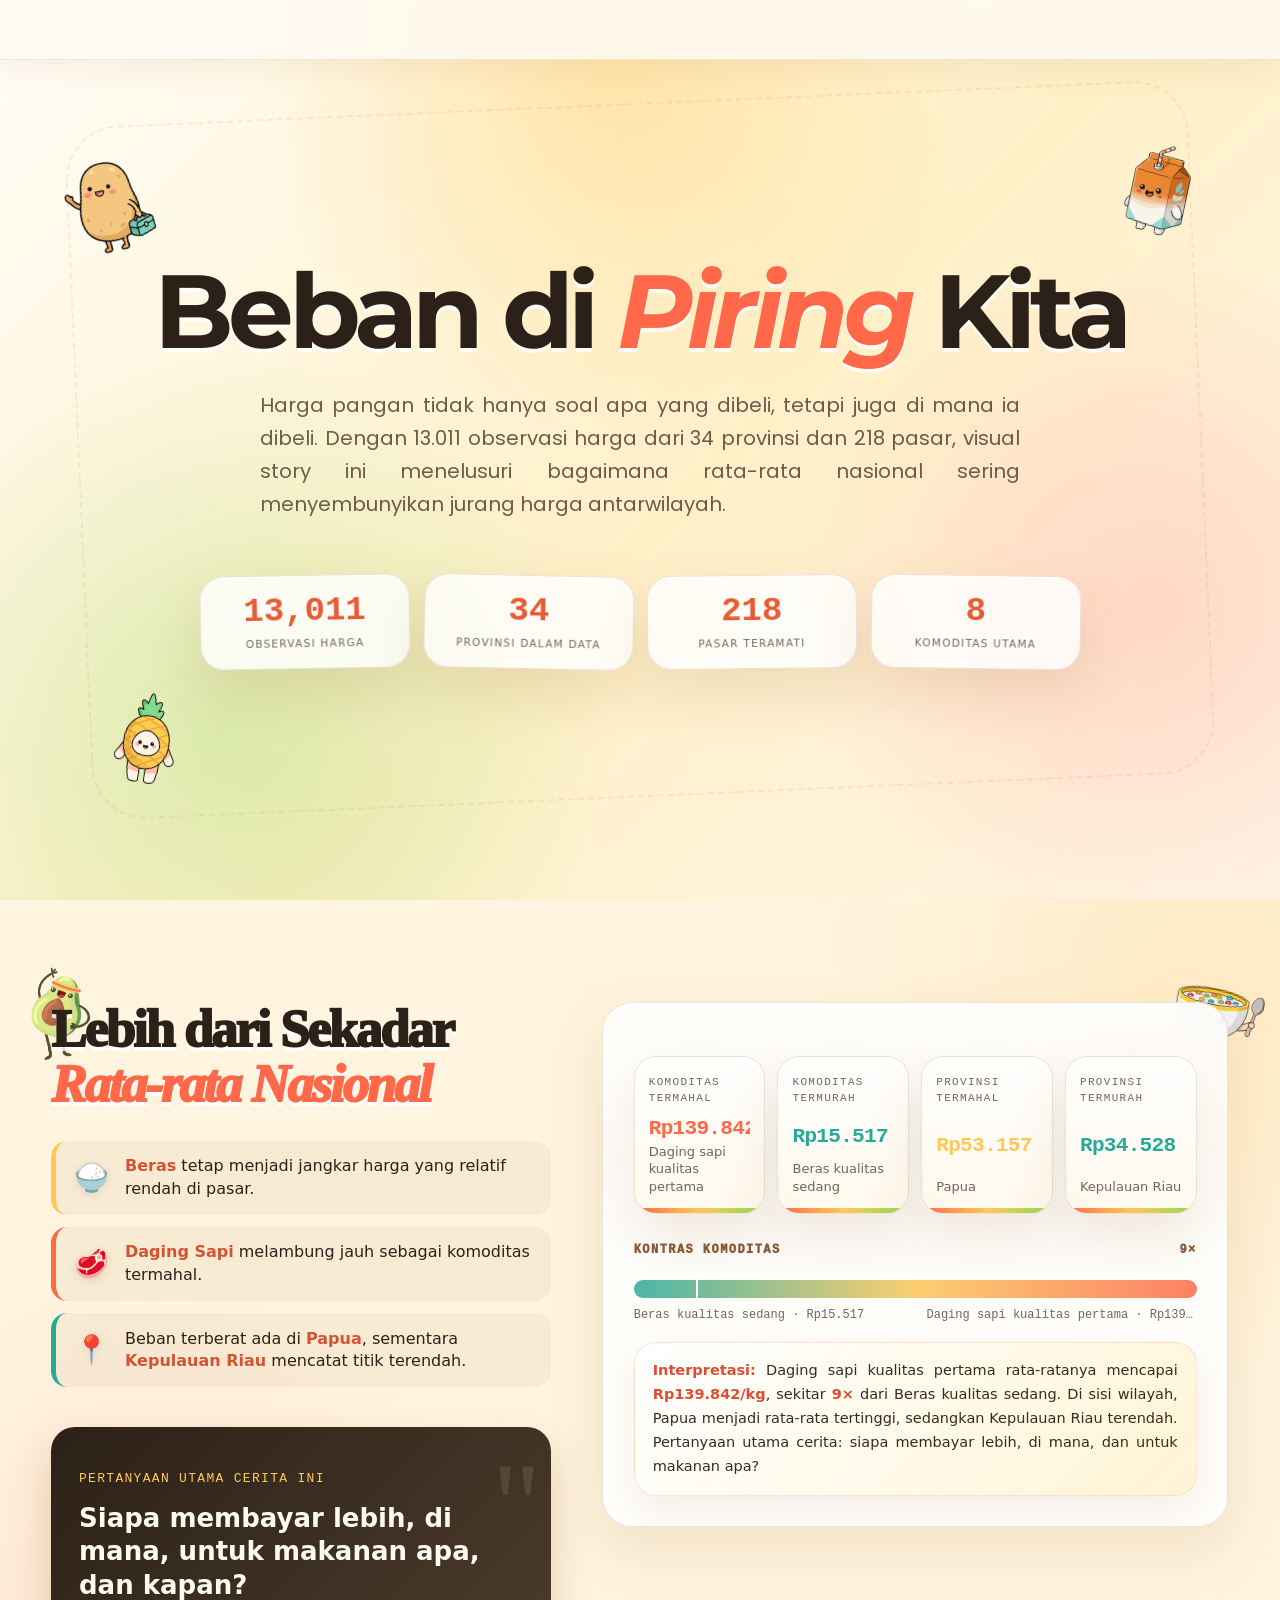
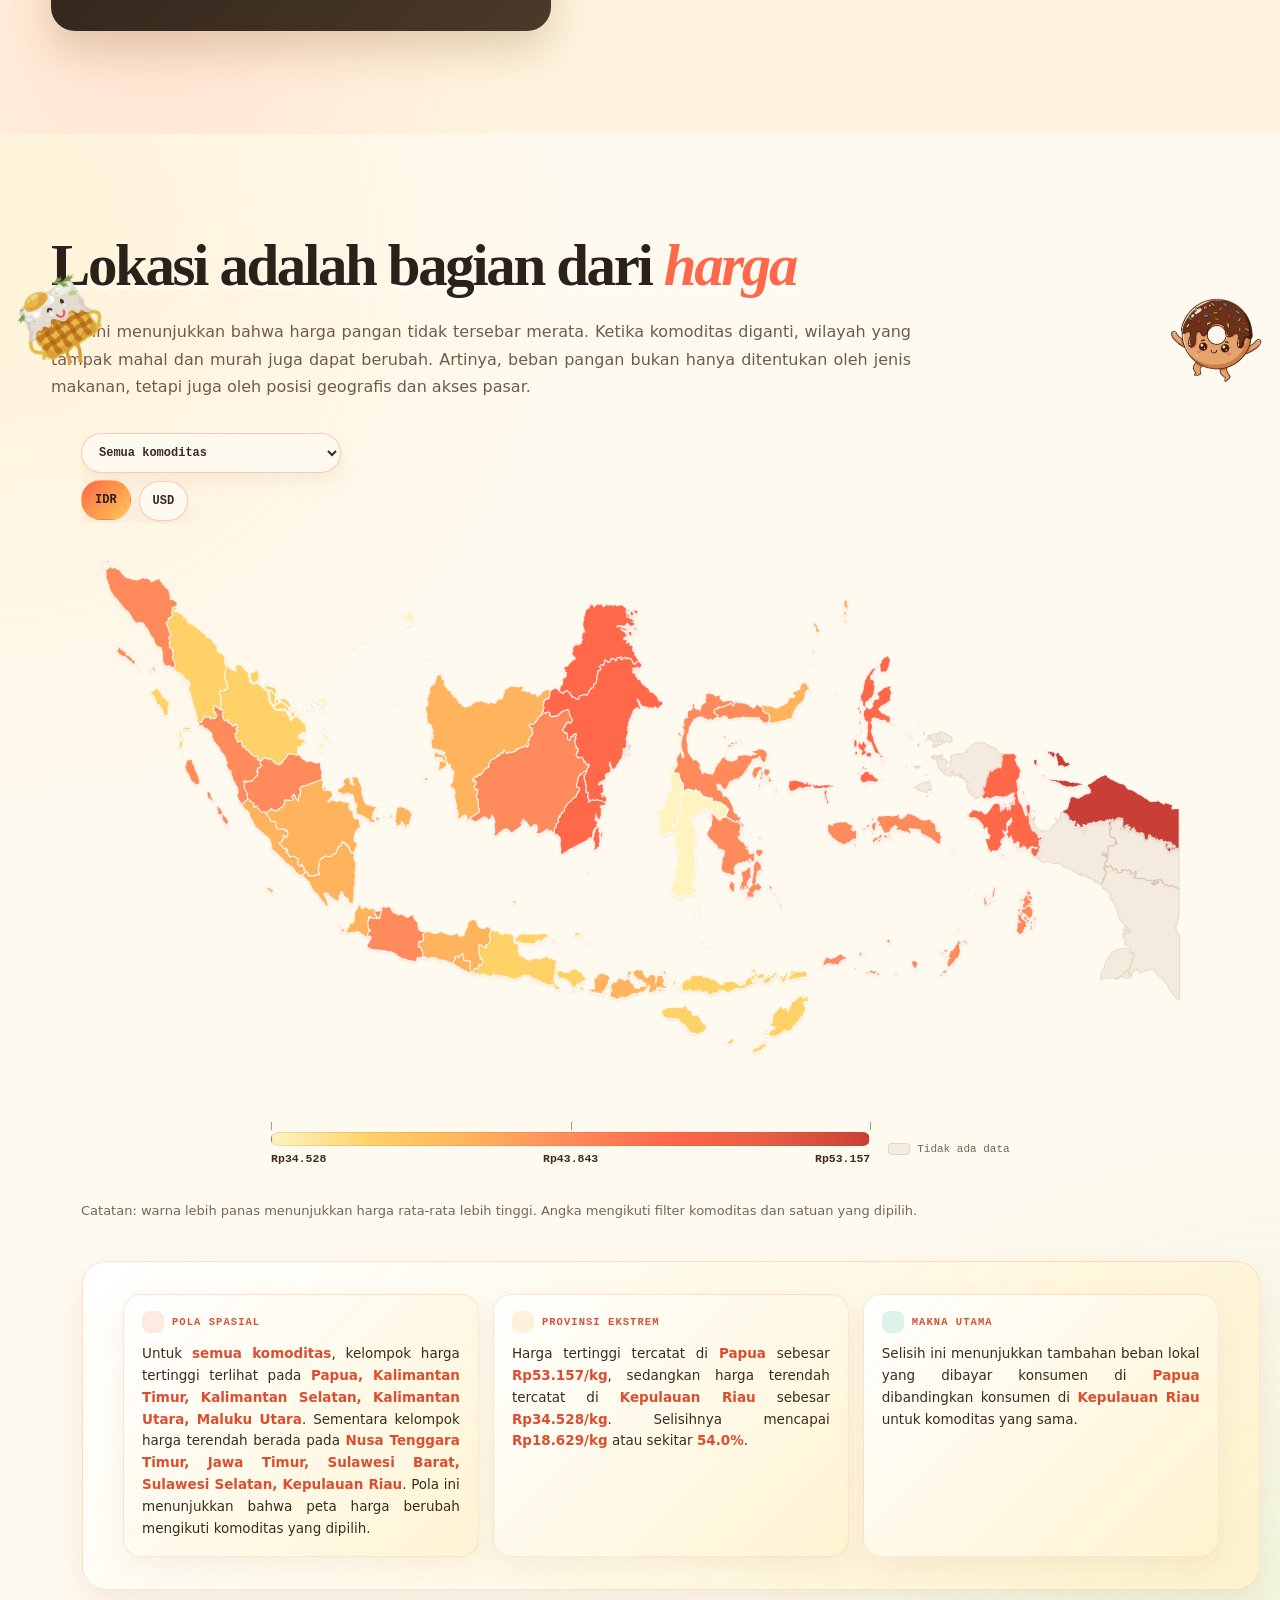
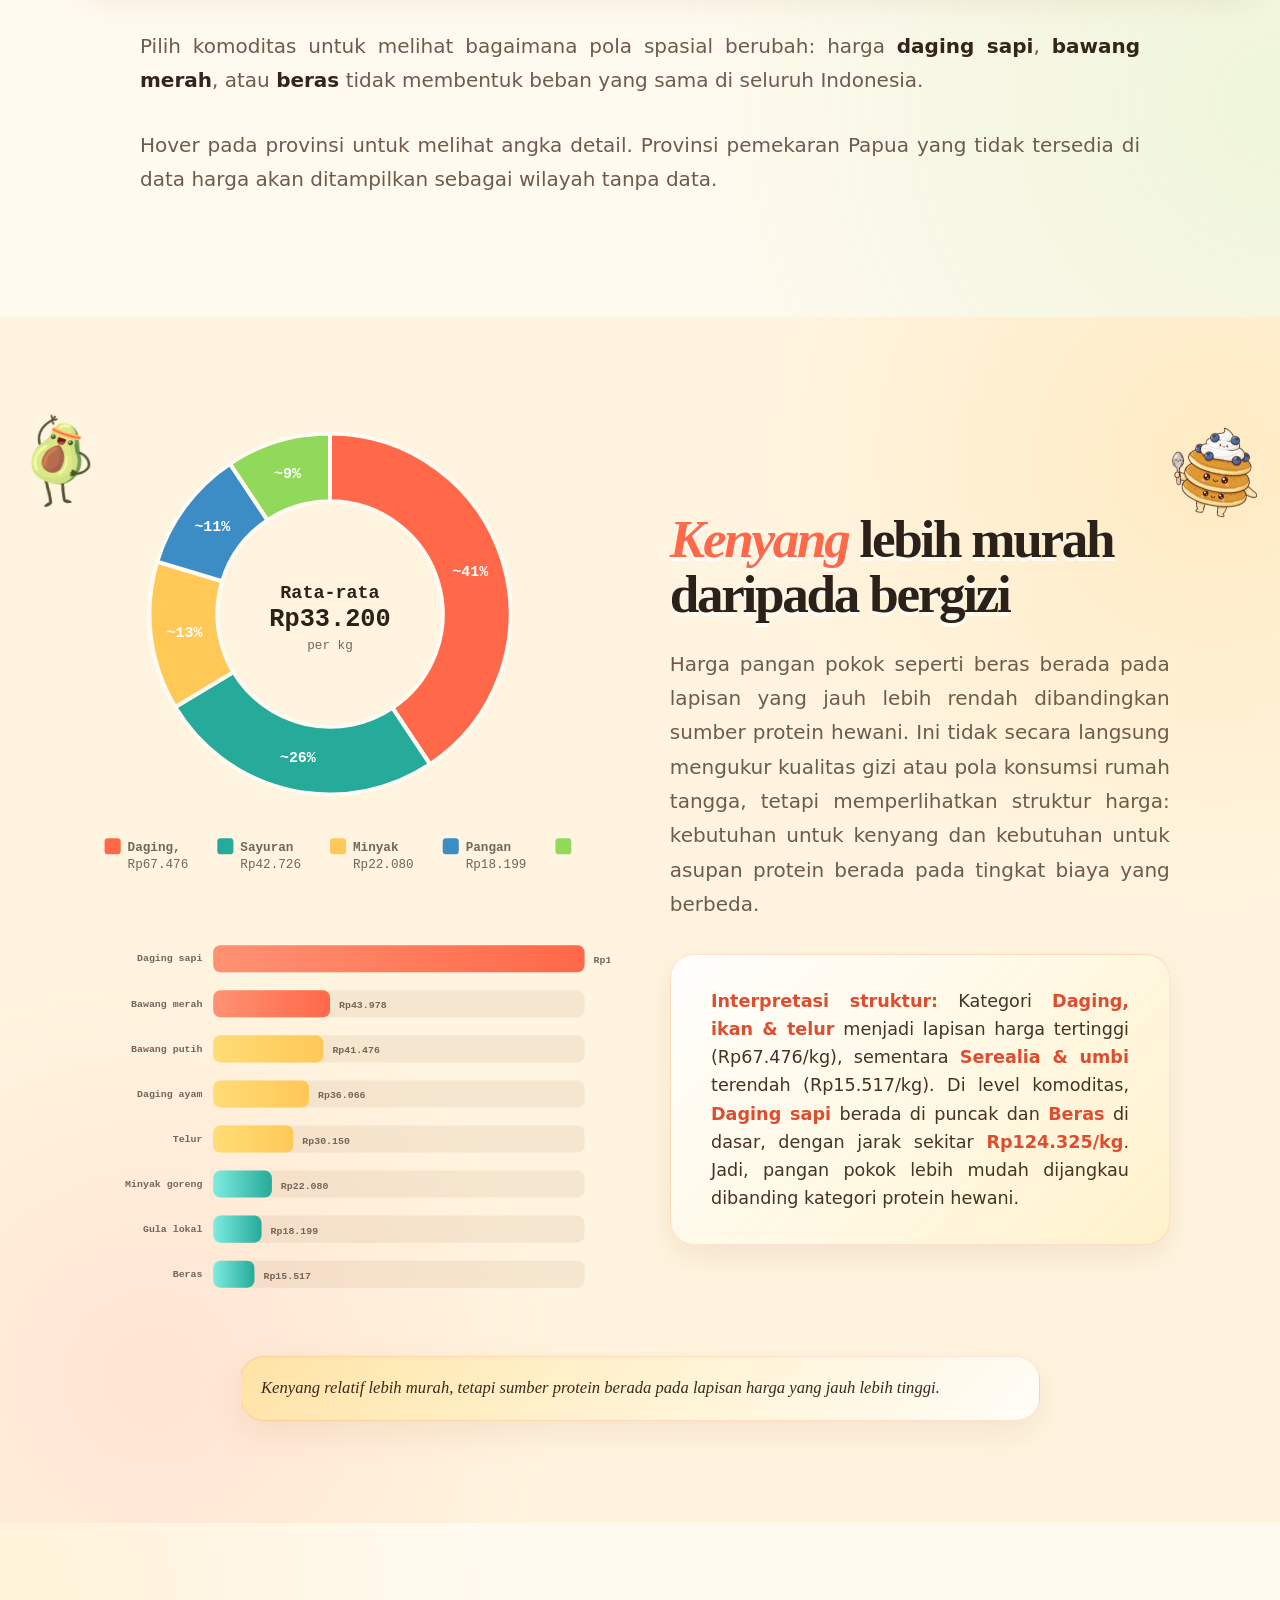
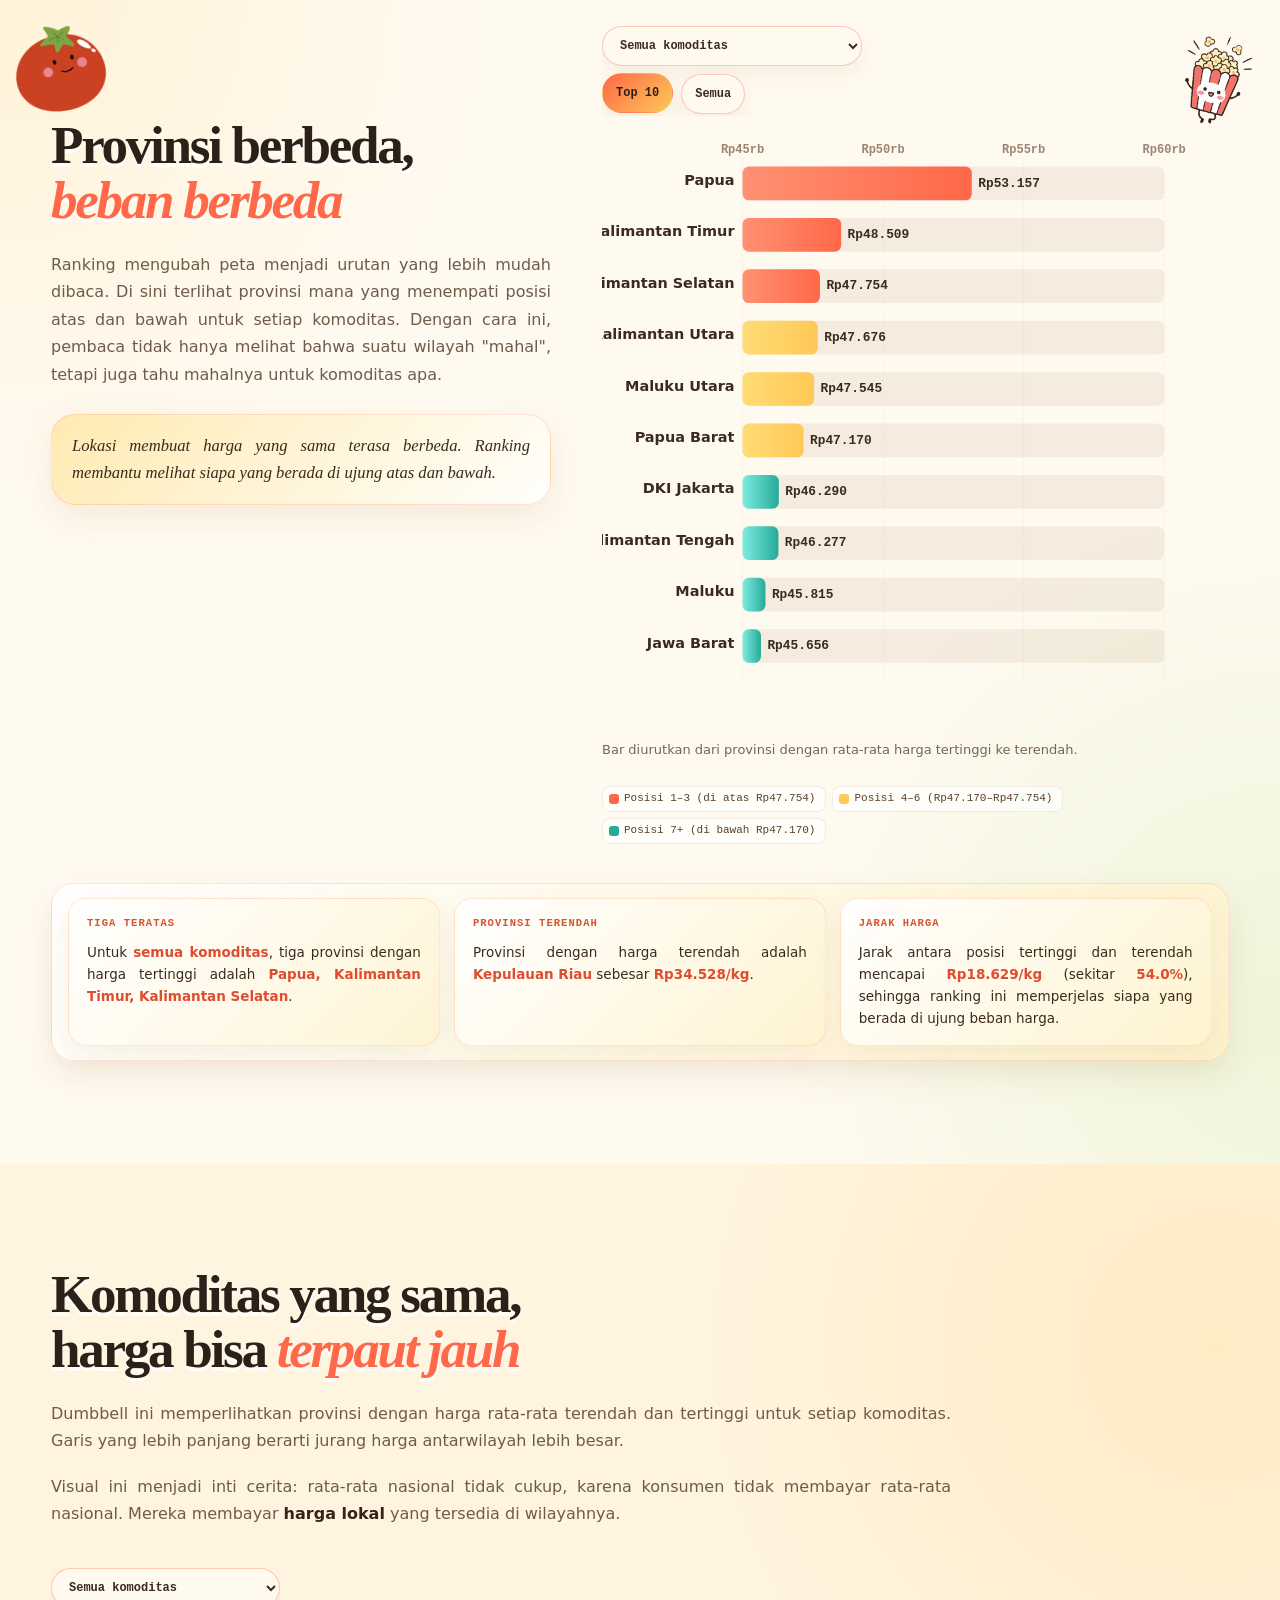
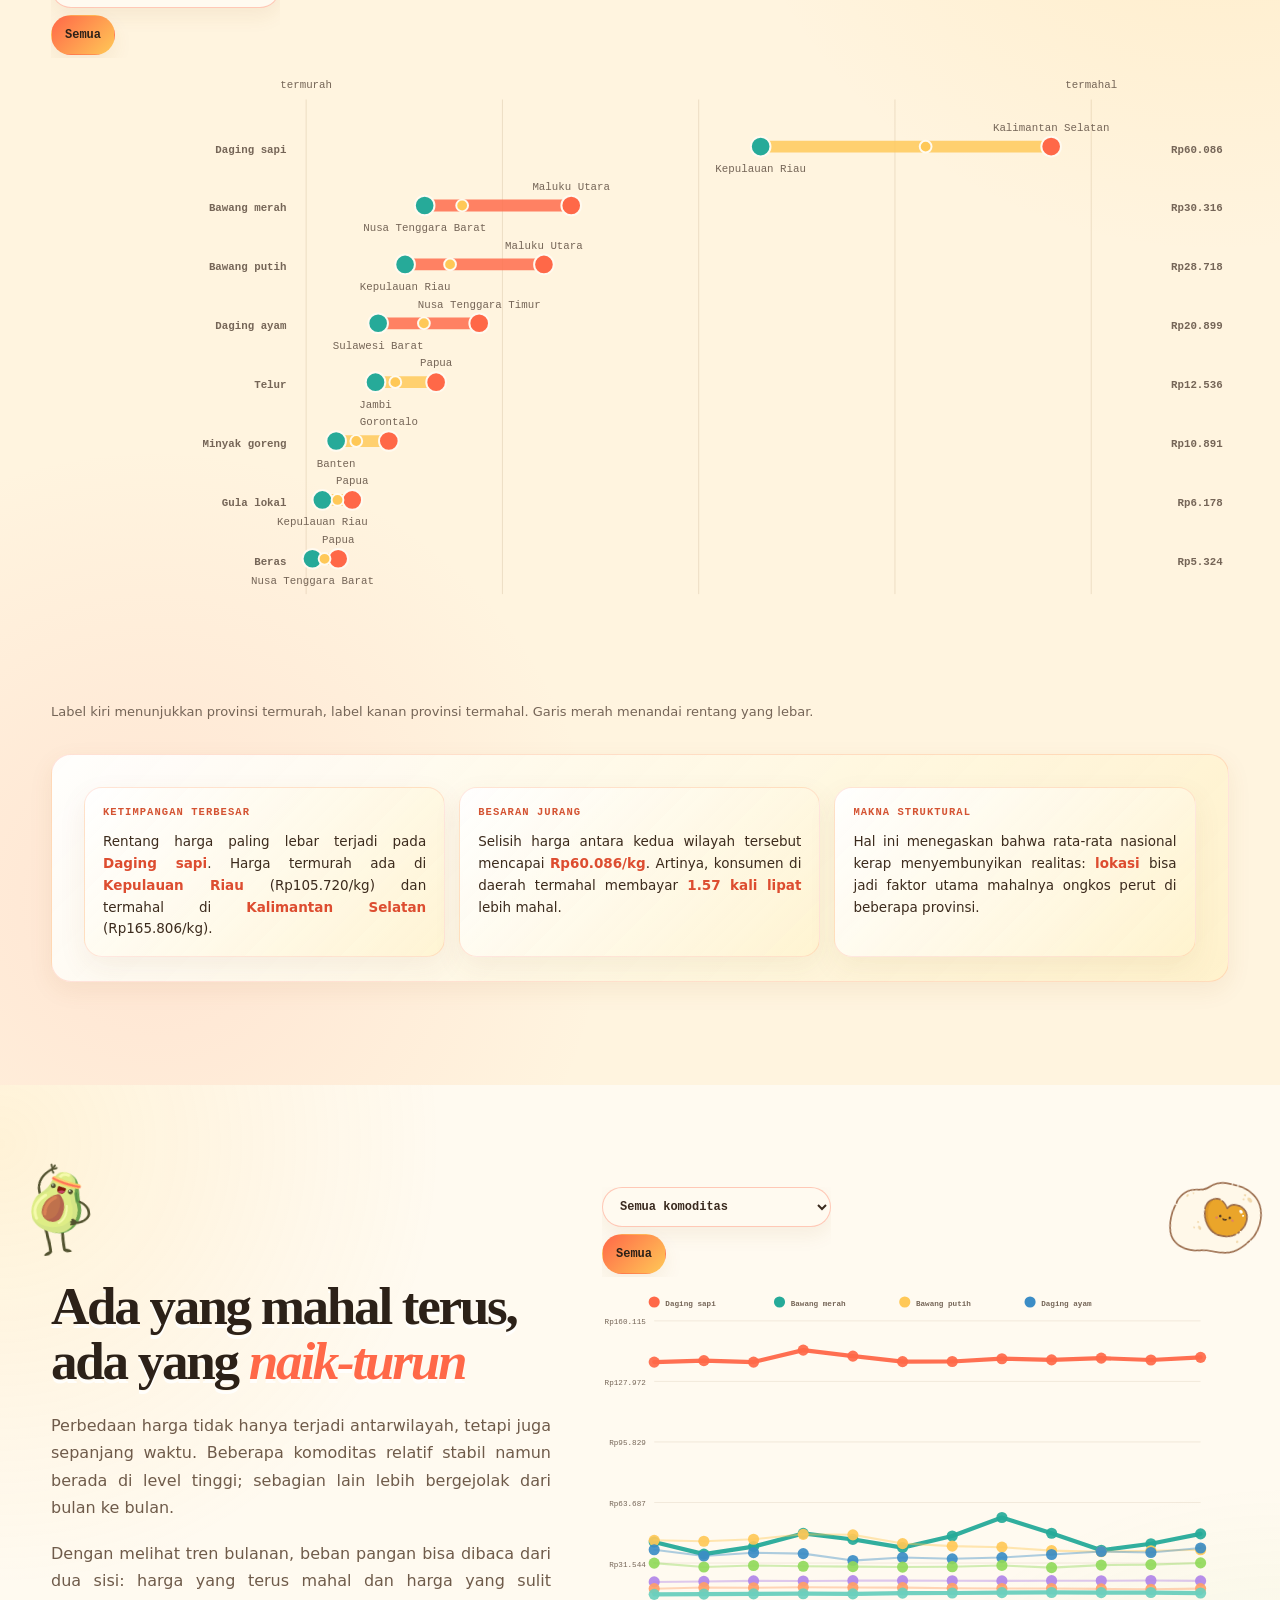
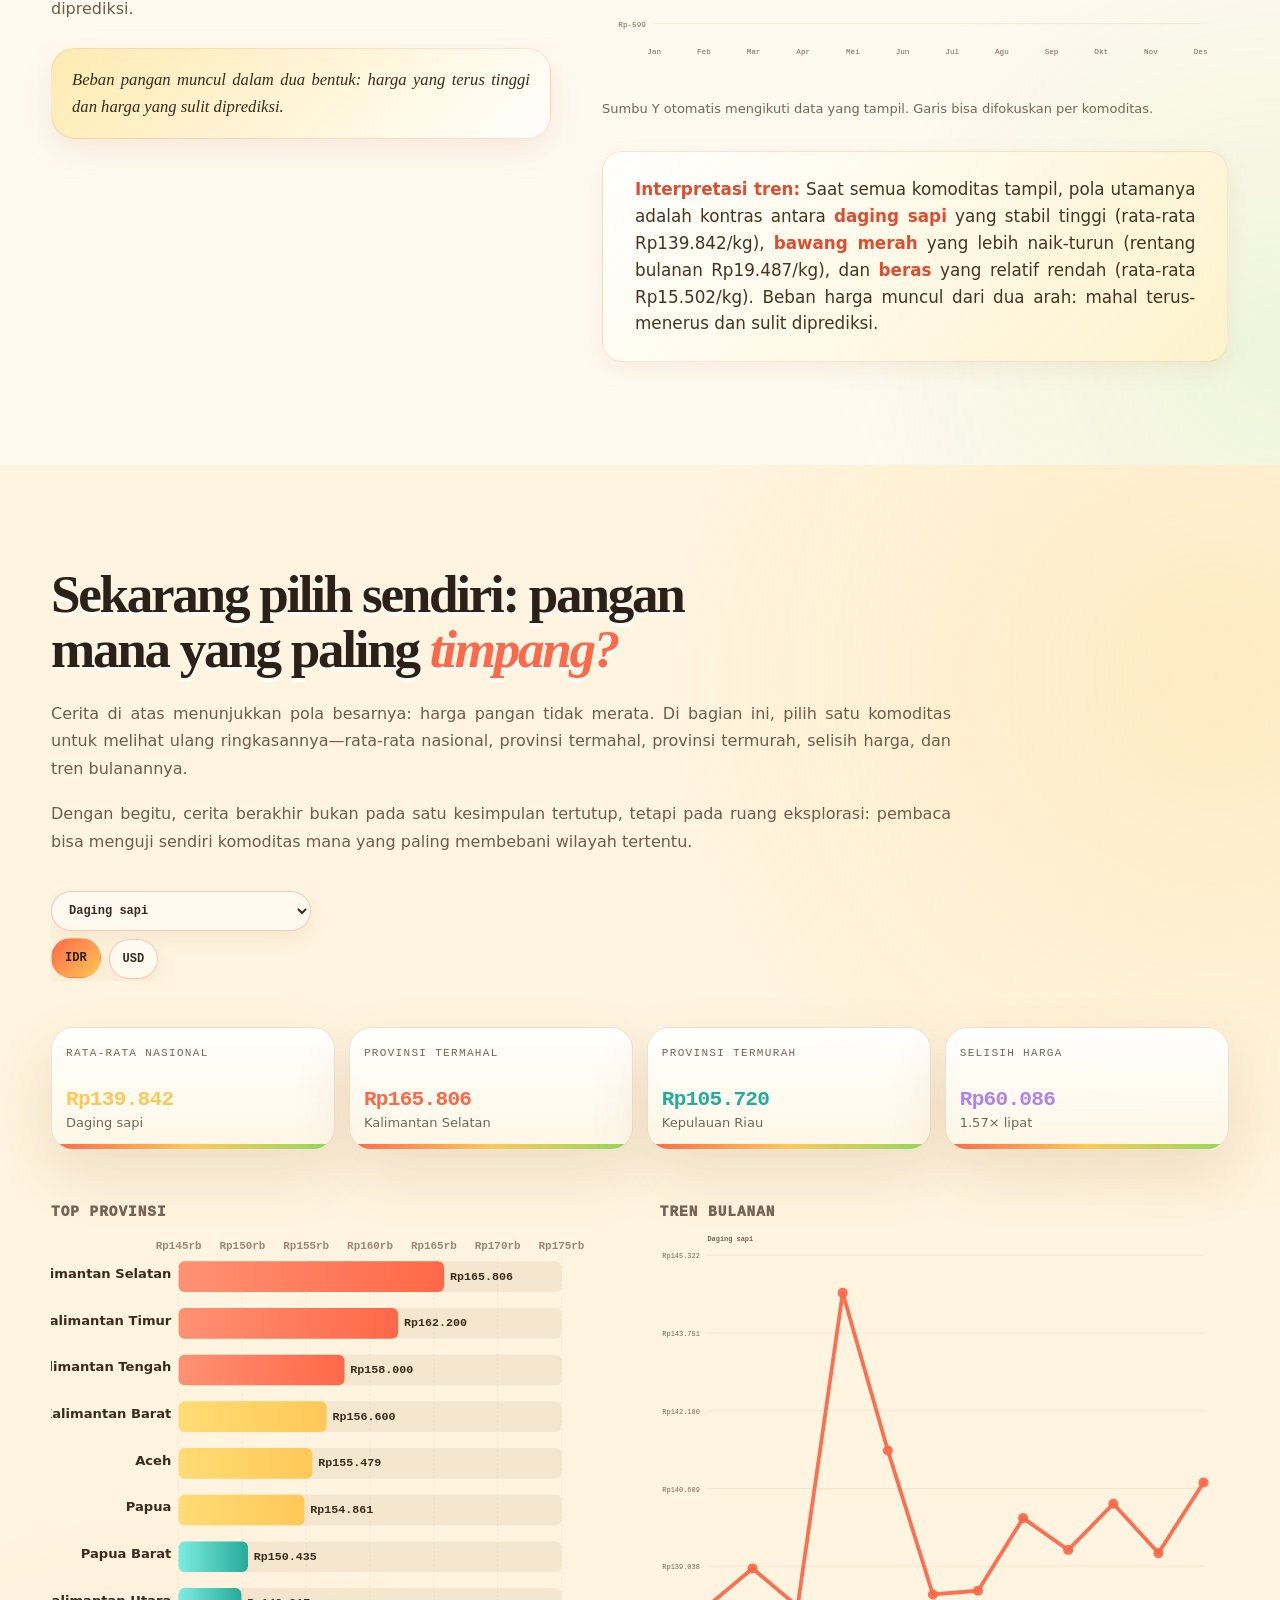
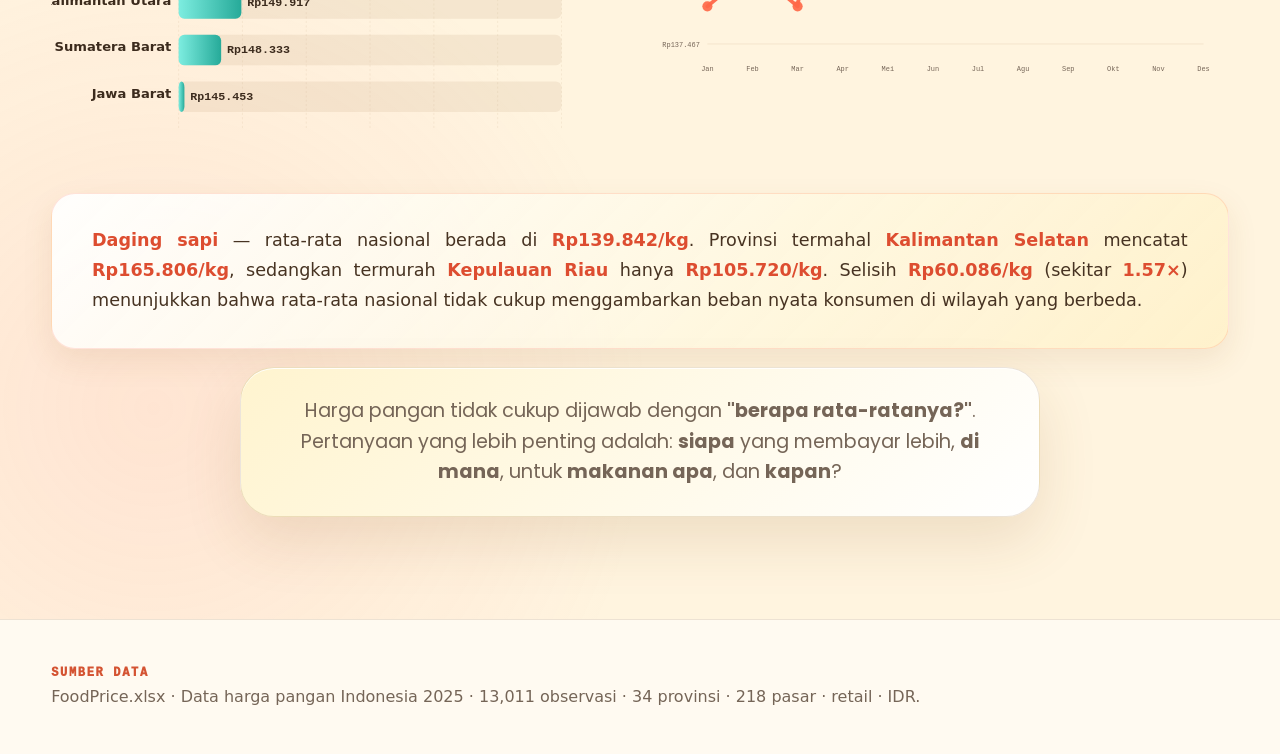
==== commit ad2a82f2: "vsdvsd" ====
--- a/docs/index.html
+++ b/docs/index.html
@@ -54,8 +54,6 @@
   <!-- HERO — Masalah Utama                                   -->
   <!-- ═══════════════════════════════════════════════════════ -->
   <section class="hero" id="hero" data-title="Hero">
-    <div class="hero-glow hero-glow--warm" aria-hidden="true"></div>
-    <div class="hero-glow hero-glow--cool" aria-hidden="true"></div>
     <img class="food-sticker s-hero-1 sticker-bounce" src="assets/images/food-sticker-01.png" alt="" aria-hidden="true"
       loading="lazy" />
     <img class="food-sticker s-hero-2" src="assets/images/food-sticker-02.png" alt="" aria-hidden="true"
@@ -63,19 +61,11 @@
     <img class="food-sticker s-hero-3 sticker-bounce" src="assets/images/food-sticker-03.png" alt="" aria-hidden="true"
       loading="lazy" />
     <div class="hero-inner">
-      <div class="hero-kicker reveal">
-        <span class="kicker-dot" aria-hidden="true"></span>
-        Visual Story · Indonesia 2025
-      </div>
       <h1 class="reveal">Beban di <em>Piring</em> Kita</h1>
       <p class="lead reveal">Harga pangan tidak hanya soal apa yang dibeli, tetapi juga di mana ia dibeli. Dengan 13.011
-        observasi dari 34 provinsi dan 218 pasar, cerita ini membongkar jurang harga yang tersembunyi di balik rata-rata
-        nasional.</p>
-      <div class="hero-actions reveal">
-        <a class="hero-cta" href="#hook">Mulai Cerita</a>
-        <div class="hero-mini-note">Scroll untuk melihat siapa yang membayar lebih mahal.</div>
-      </div>
-      <div class="meta-grid hero-metrics reveal">
+        observasi harga dari 34 provinsi dan 218 pasar, visual story ini menelusuri bagaimana rata-rata nasional sering
+        menyembunyikan jurang harga antarwilayah.</p>
+      <div class="meta-grid reveal">
         <div class="meta-card">
           <div class="meta-num">13,011</div>
           <div class="meta-label">observasi harga</div>
@@ -93,11 +83,7 @@
           <div class="meta-label">komoditas utama</div>
         </div>
       </div>
-      <div class="hero-chip-row reveal">
-        <span class="hero-chip">🥩 Komoditas termahal: Daging sapi</span>
-        <span class="hero-chip">🍚 Komoditas termurah: Beras</span>
-        <span class="hero-chip">📍 Gap wilayah terbesar: Papua ↔ Kep. Riau</span>
-      </div>
+    </div>
     </div>
   </section>
 
@@ -418,4 +404,4 @@
   <script src="js/script.js"></script>
 </body>
 
-</html>
+</html>
--- a/docs/css/styles.css
+++ b/docs/css/styles.css
@@ -131,7 +131,7 @@
 }
 
 h1 {
-  font-family: 'Montserrat', var(--sans);
+  font-family: 'Montserrat', var(--sans);f);
   font-size: clamp(46px, 9vw, 118px);
   line-height: .94;
   margin: 0 0 28px;
@@ -2554,170 +2554,6 @@
   opacity: 0.1;
 }
 
-/* Modern hero refresh */
-.hero {
-  isolation: isolate;
-  background:
-    radial-gradient(circle at 12% 16%, rgba(244, 185, 66, .20), transparent 36%),
-    radial-gradient(circle at 85% 18%, rgba(88, 199, 189, .14), transparent 34%),
-    linear-gradient(160deg, #090908 0%, #11100d 48%, #171510 100%);
-}
-
-.hero::after {
-  inset: 10% 12%;
-  border: 1px solid rgba(244, 185, 66, .12);
-  border-radius: 34px;
-  transform: rotate(-2deg);
-}
-
-.hero-glow {
-  position: absolute;
-  z-index: 0;
-  pointer-events: none;
-  filter: blur(18px);
-}
-
-.hero-glow--warm {
-  width: min(360px, 42vw);
-  aspect-ratio: 1;
-  left: -80px;
-  top: 14%;
-  background: radial-gradient(circle, rgba(228, 93, 61, .42), rgba(228, 93, 61, 0) 70%);
-}
-
-.hero-glow--cool {
-  width: min(320px, 38vw);
-  aspect-ratio: 1;
-  right: -70px;
-  bottom: 10%;
-  background: radial-gradient(circle, rgba(88, 199, 189, .38), rgba(88, 199, 189, 0) 70%);
-}
-
-.hero-inner {
-  max-width: 1060px;
-}
-
-.hero-kicker {
-  width: fit-content;
-  margin: 0 auto 18px;
-  padding: 8px 14px;
-  border-radius: 999px;
-  border: 1px solid rgba(244, 185, 66, .34);
-  background: rgba(255, 255, 255, .04);
-  color: var(--gold);
-  font-family: var(--mono);
-  font-size: 11px;
-  letter-spacing: .13em;
-  text-transform: uppercase;
-  display: inline-flex;
-  align-items: center;
-  gap: 8px;
-}
-
-.kicker-dot {
-  width: 8px;
-  height: 8px;
-  border-radius: 99px;
-  background: var(--chili);
-  box-shadow: 0 0 0 6px rgba(228, 93, 61, .2);
-}
-
-.hero .lead {
-  max-width: 780px;
-  font-size: clamp(17px, 1.8vw, 21px);
-  color: rgba(245, 239, 228, .84);
-}
-
-.hero-actions {
-  margin: 28px auto 6px;
-  display: flex;
-  flex-wrap: wrap;
-  justify-content: center;
-  align-items: center;
-  gap: 14px;
-}
-
-.hero-cta {
-  display: inline-flex;
-  align-items: center;
-  justify-content: center;
-  padding: 12px 20px;
-  border-radius: 999px;
-  border: 1px solid rgba(228, 93, 61, .62);
-  text-decoration: none;
-  background: linear-gradient(135deg, rgba(228, 93, 61, .28), rgba(244, 185, 66, .2));
-  color: var(--text);
-  font-family: var(--mono);
-  font-size: 12px;
-  letter-spacing: .1em;
-  text-transform: uppercase;
-  transition: transform .18s ease, box-shadow .18s ease, border-color .18s ease;
-}
-
-.hero-cta:hover {
-  transform: translateY(-2px);
-  border-color: var(--gold);
-  box-shadow: 0 12px 24px rgba(228, 93, 61, .24);
-}
-
-.hero-mini-note {
-  font-size: 13px;
-  color: var(--muted);
-}
-
-.hero-metrics {
-  margin-top: 28px;
-}
-
-.hero .meta-card {
-  border: 1px solid rgba(245, 239, 228, .16);
-  background: linear-gradient(165deg, rgba(255, 255, 255, .1), rgba(255, 255, 255, .03));
-  backdrop-filter: blur(4px);
-}
-
-.hero-chip-row {
-  margin: 16px auto 0;
-  max-width: 980px;
-  display: flex;
-  flex-wrap: wrap;
-  justify-content: center;
-  gap: 10px;
-}
-
-.hero-chip {
-  padding: 8px 12px;
-  border-radius: 999px;
-  border: 1px solid rgba(245, 239, 228, .14);
-  background: rgba(255, 255, 255, .035);
-  color: var(--muted);
-  font-size: 12px;
-}
-
-@media (max-width: 900px) {
-  .hero::after {
-    inset: 10% 6%;
-  }
-
-  .hero-chip-row {
-    justify-content: flex-start;
-  }
-}
-
-@media (max-width: 620px) {
-  .hero-kicker {
-    letter-spacing: .08em;
-    font-size: 10px;
-  }
-
-  .hero-actions {
-    justify-content: flex-start;
-  }
-
-  .hero-mini-note {
-    width: 100%;
-  }
-}
-
 .hook-question-box p {
   font-family: var(--mono);
   font-size: 13px;
@@ -2733,4 +2569,4 @@
   line-height: 1.3;
   margin: 0;
   text-shadow: none;
-}
+}
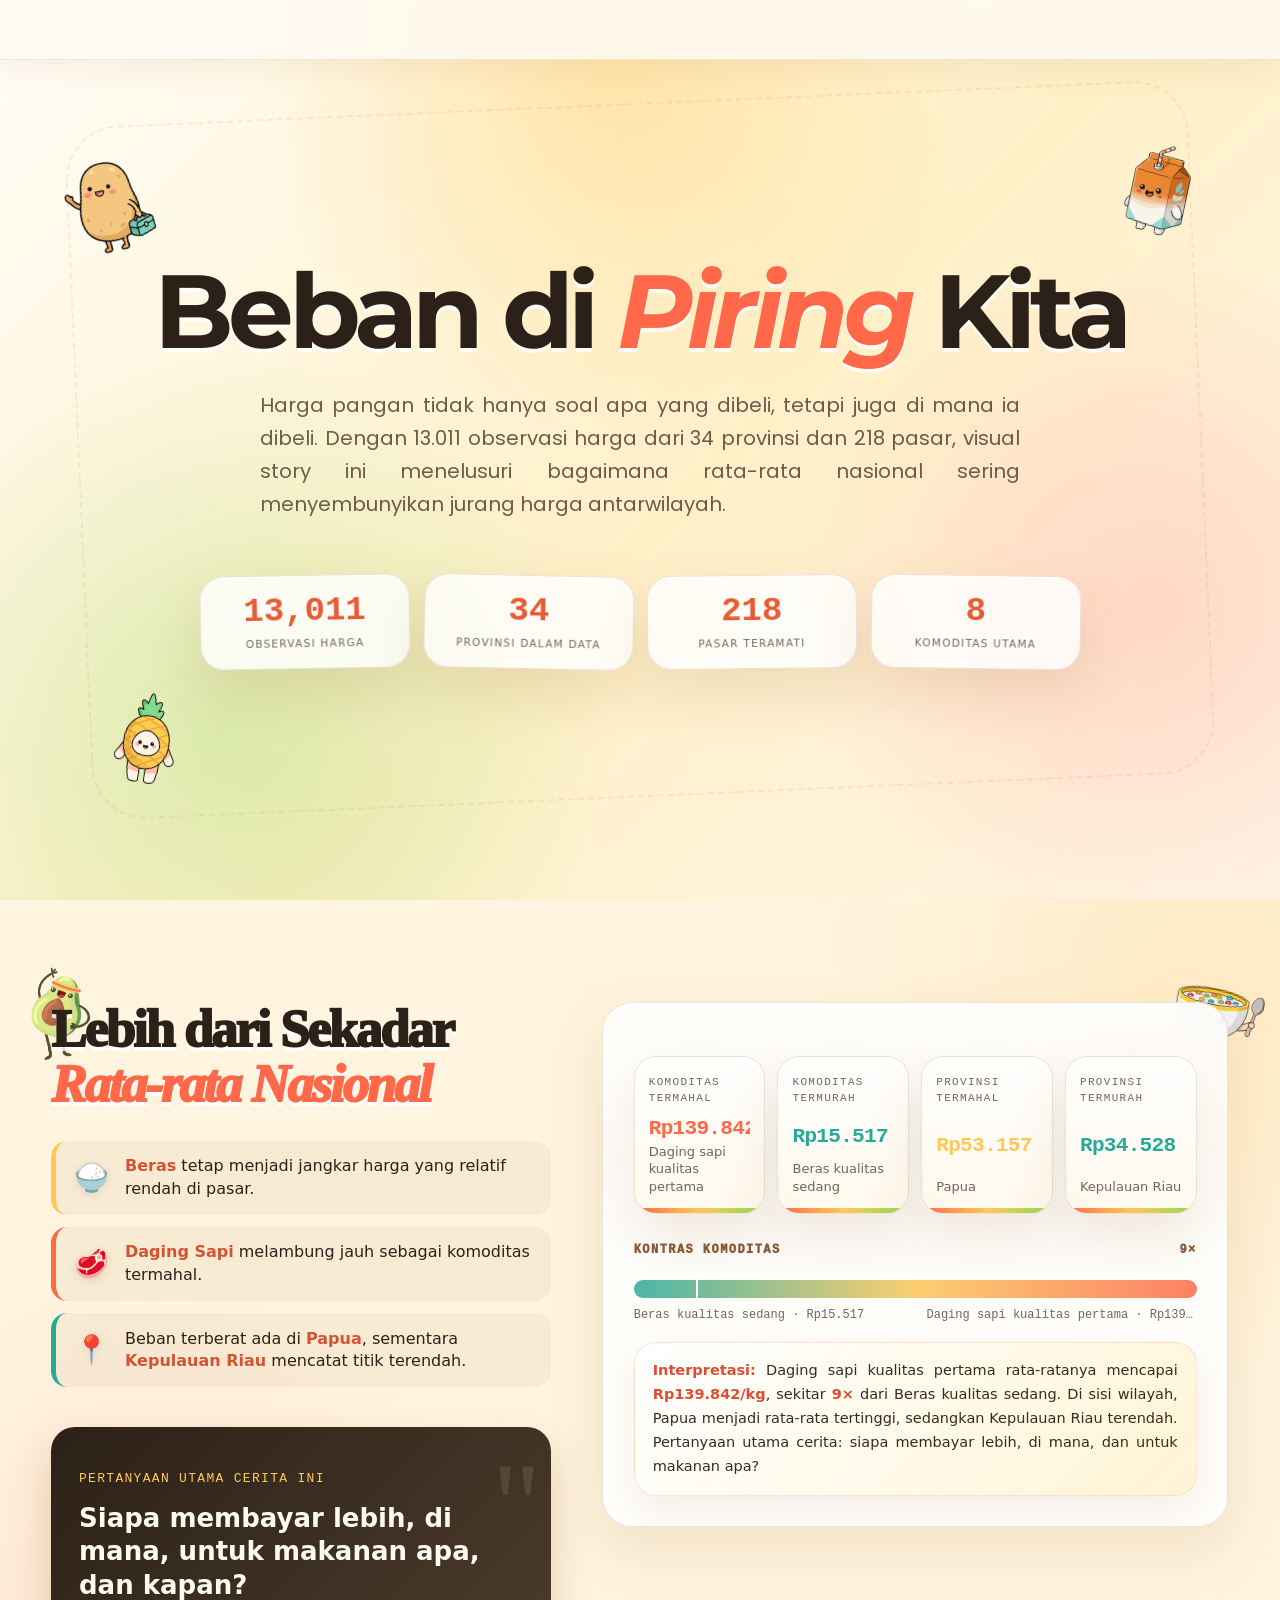
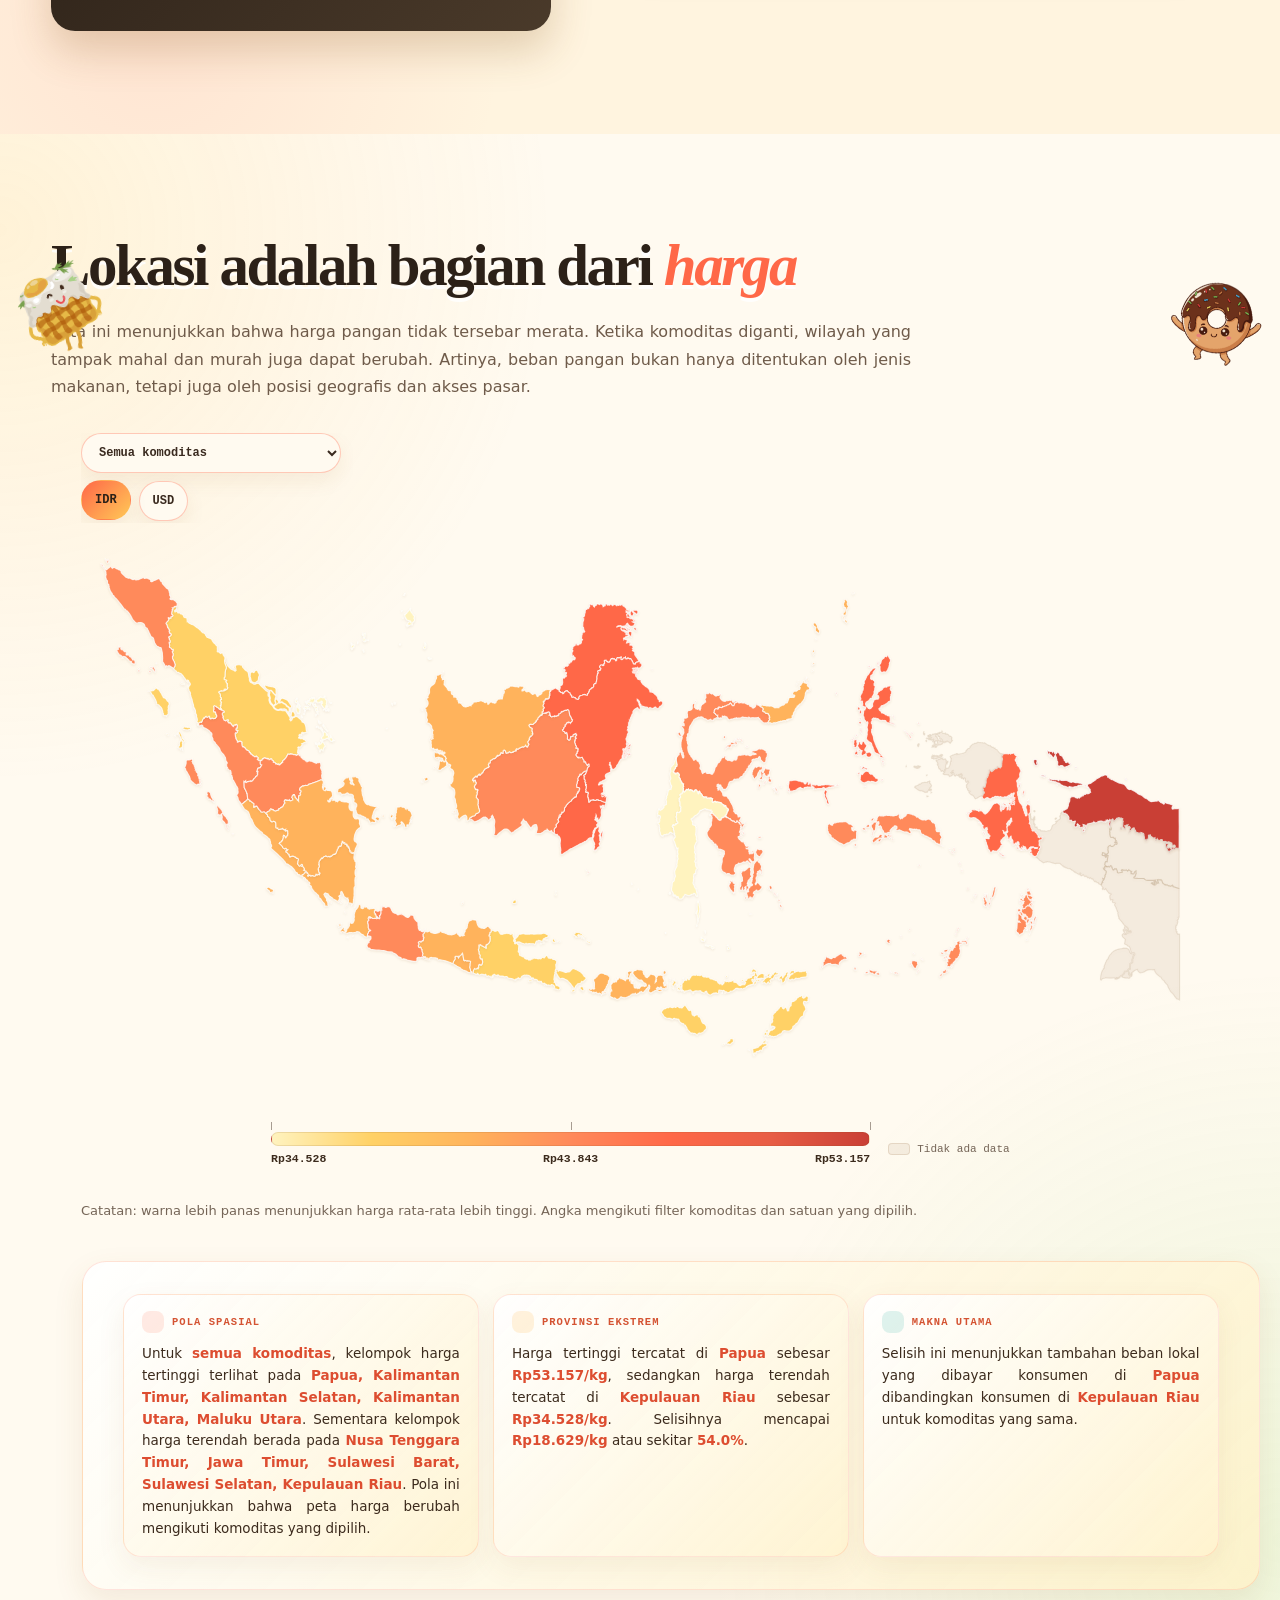
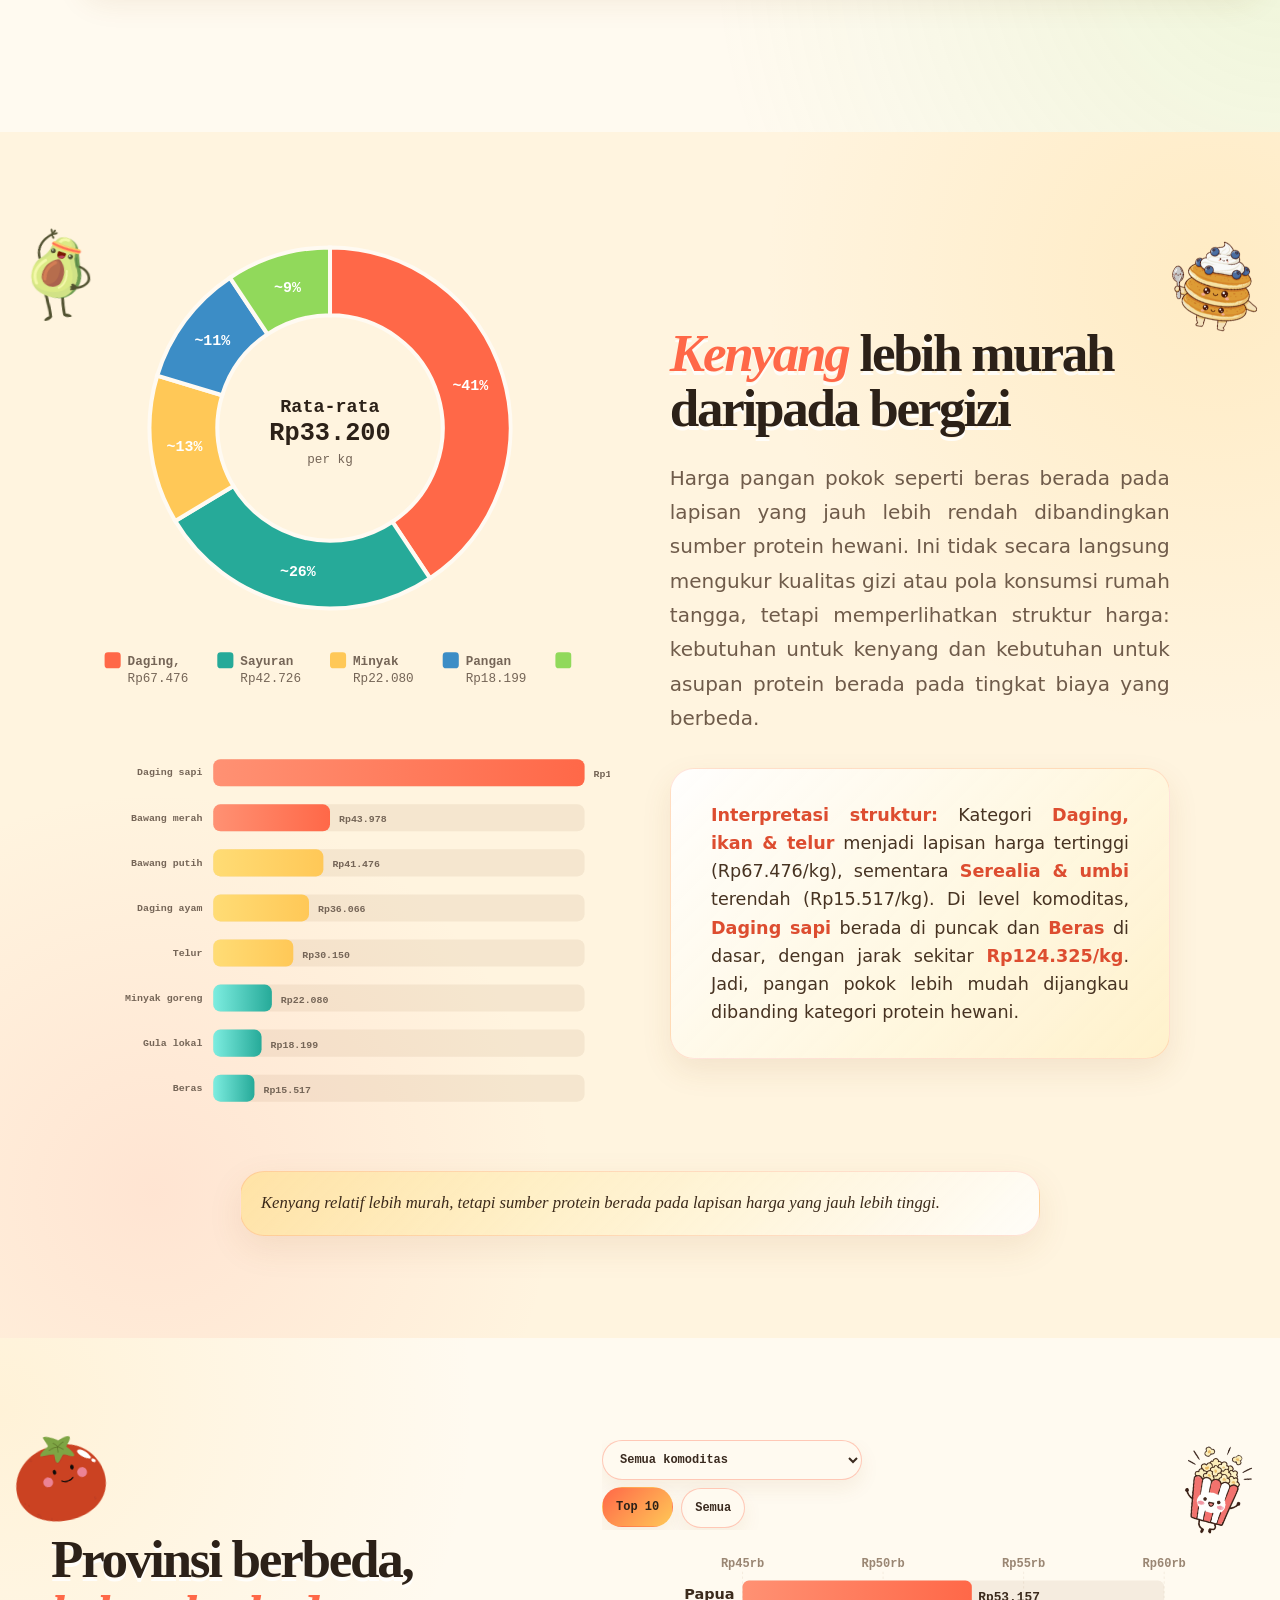
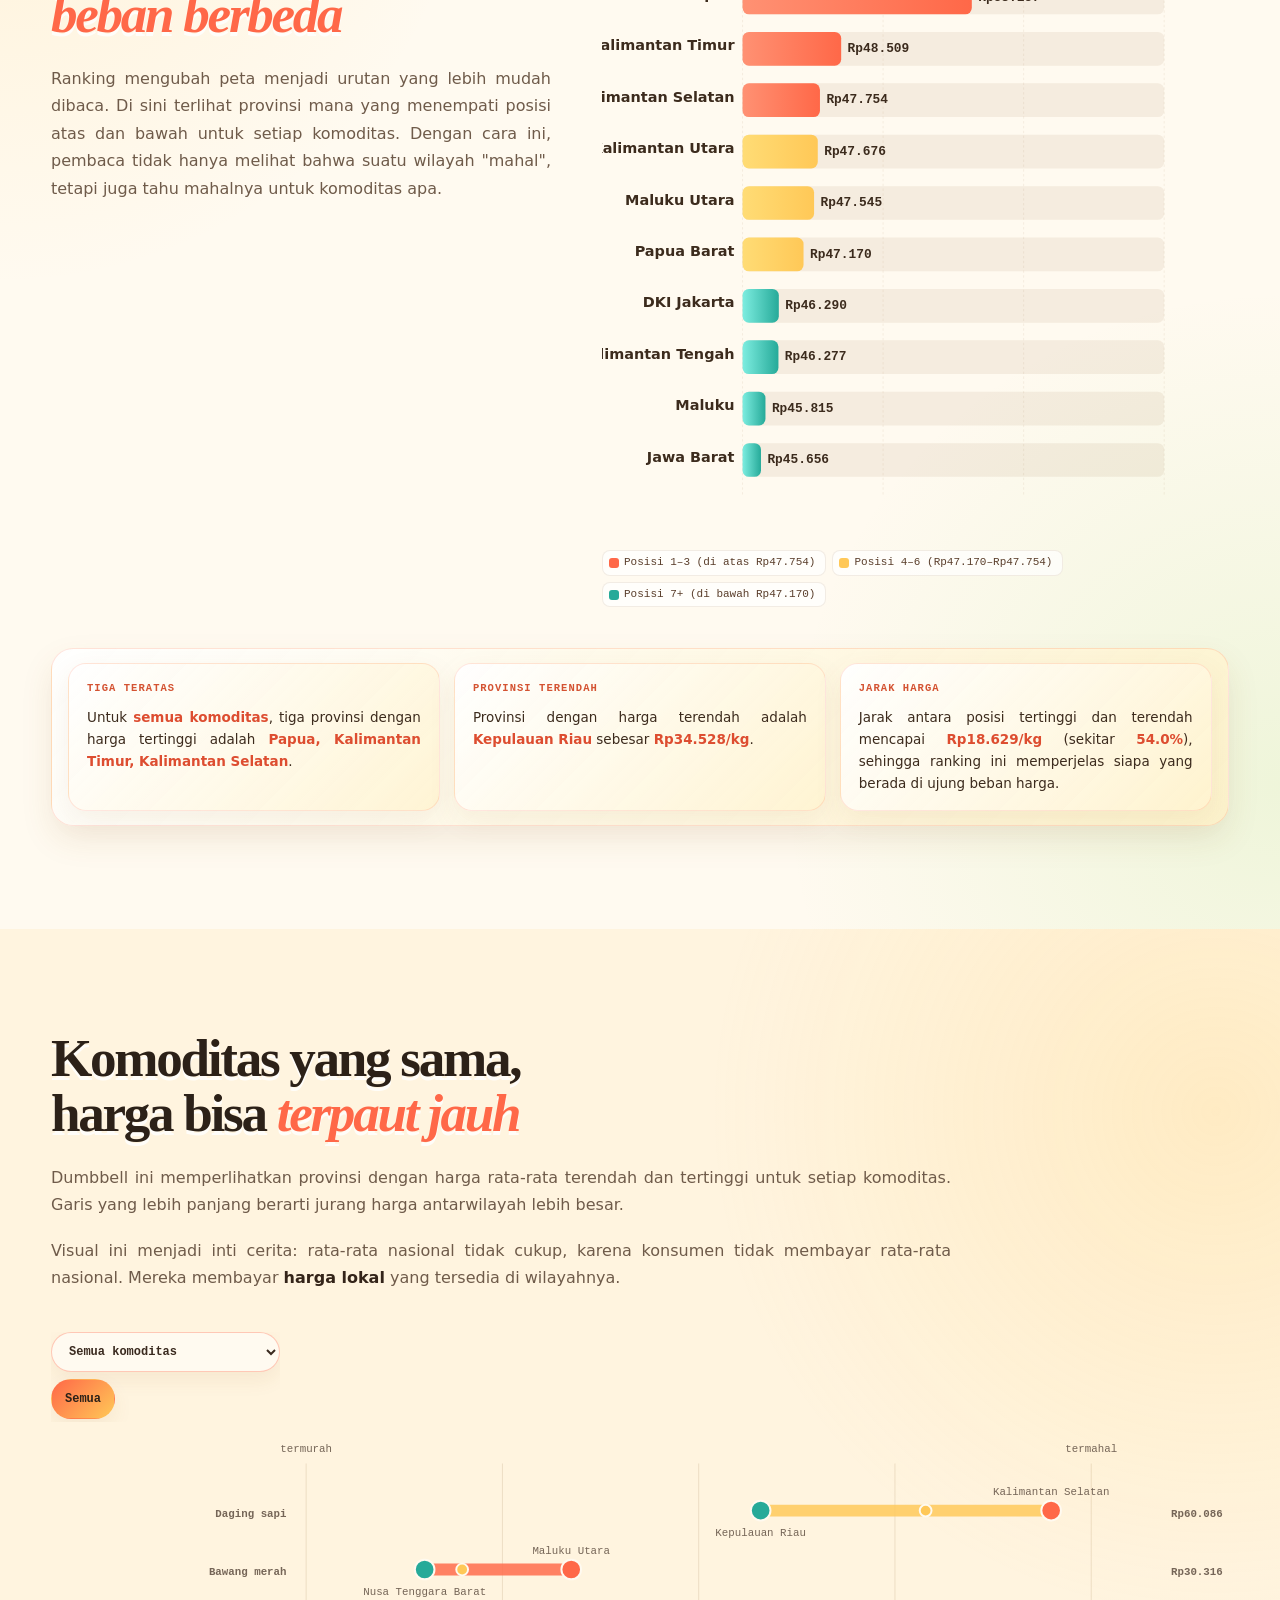
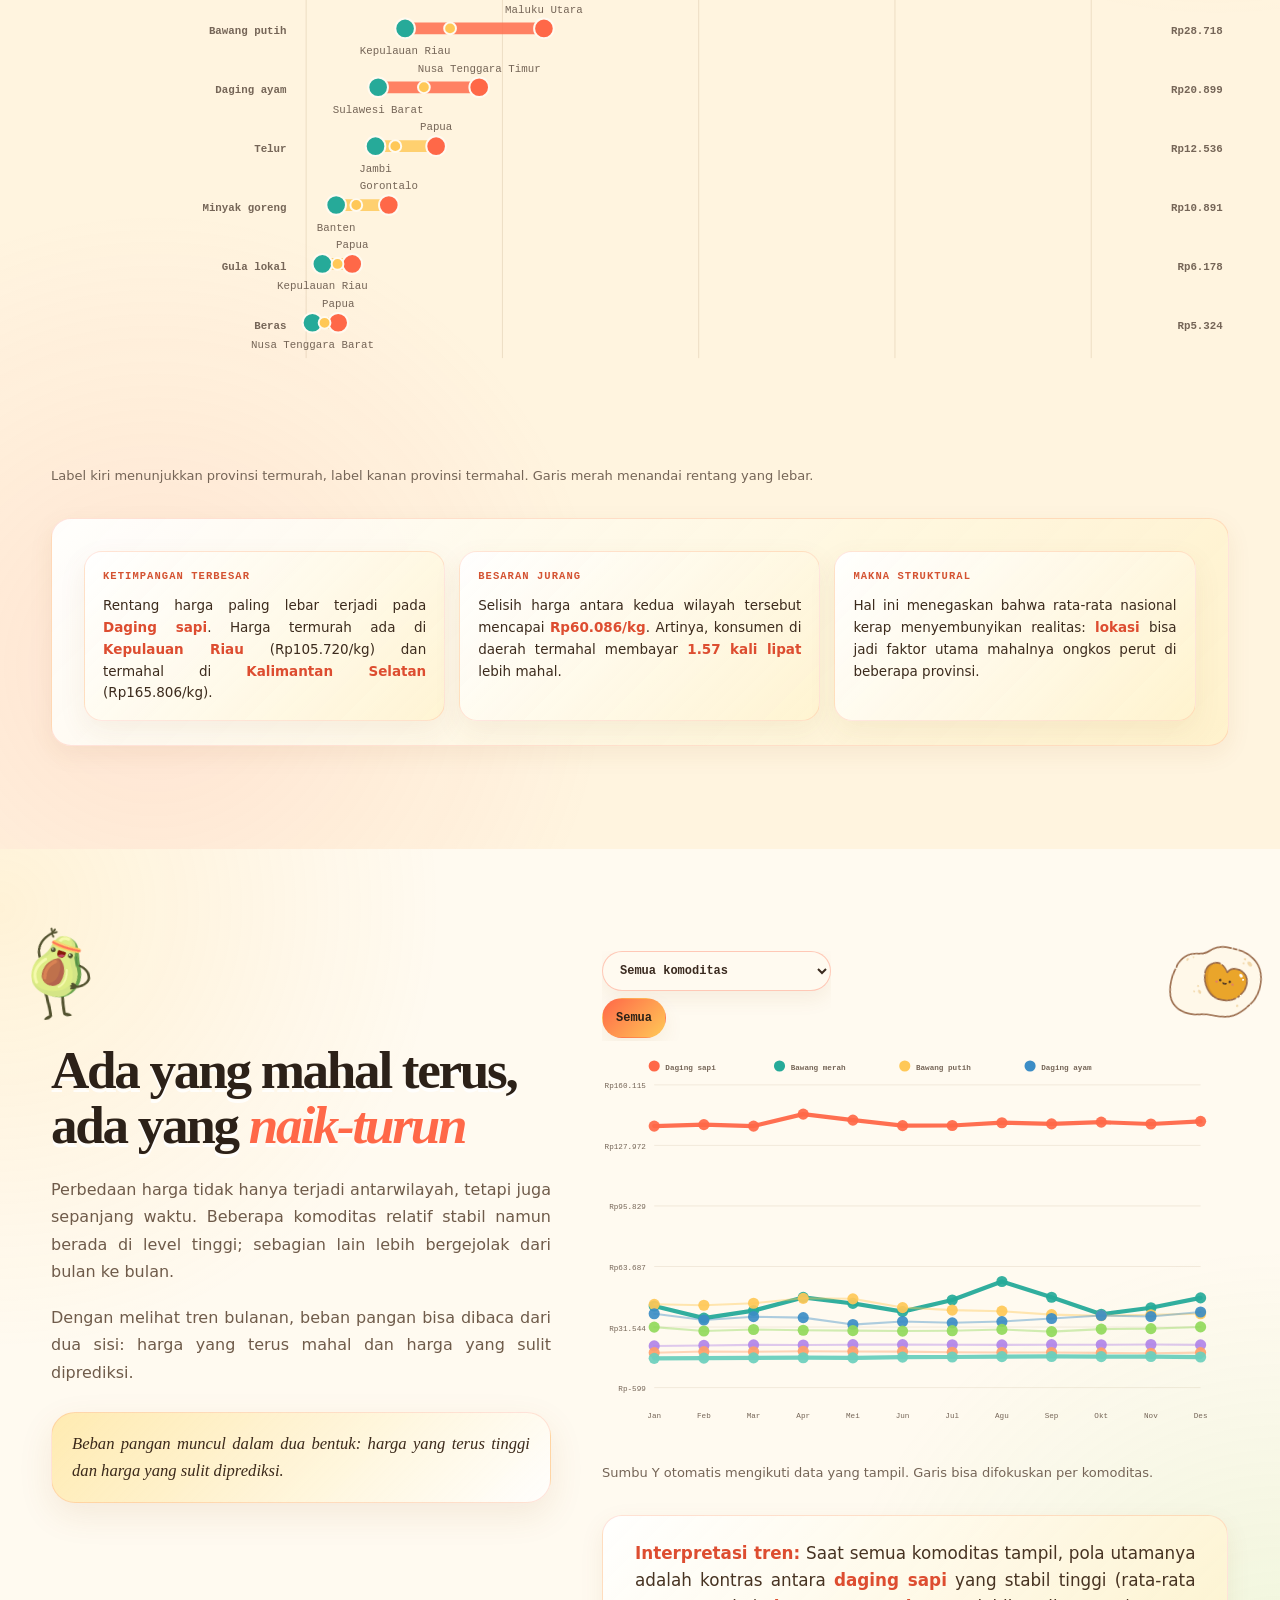
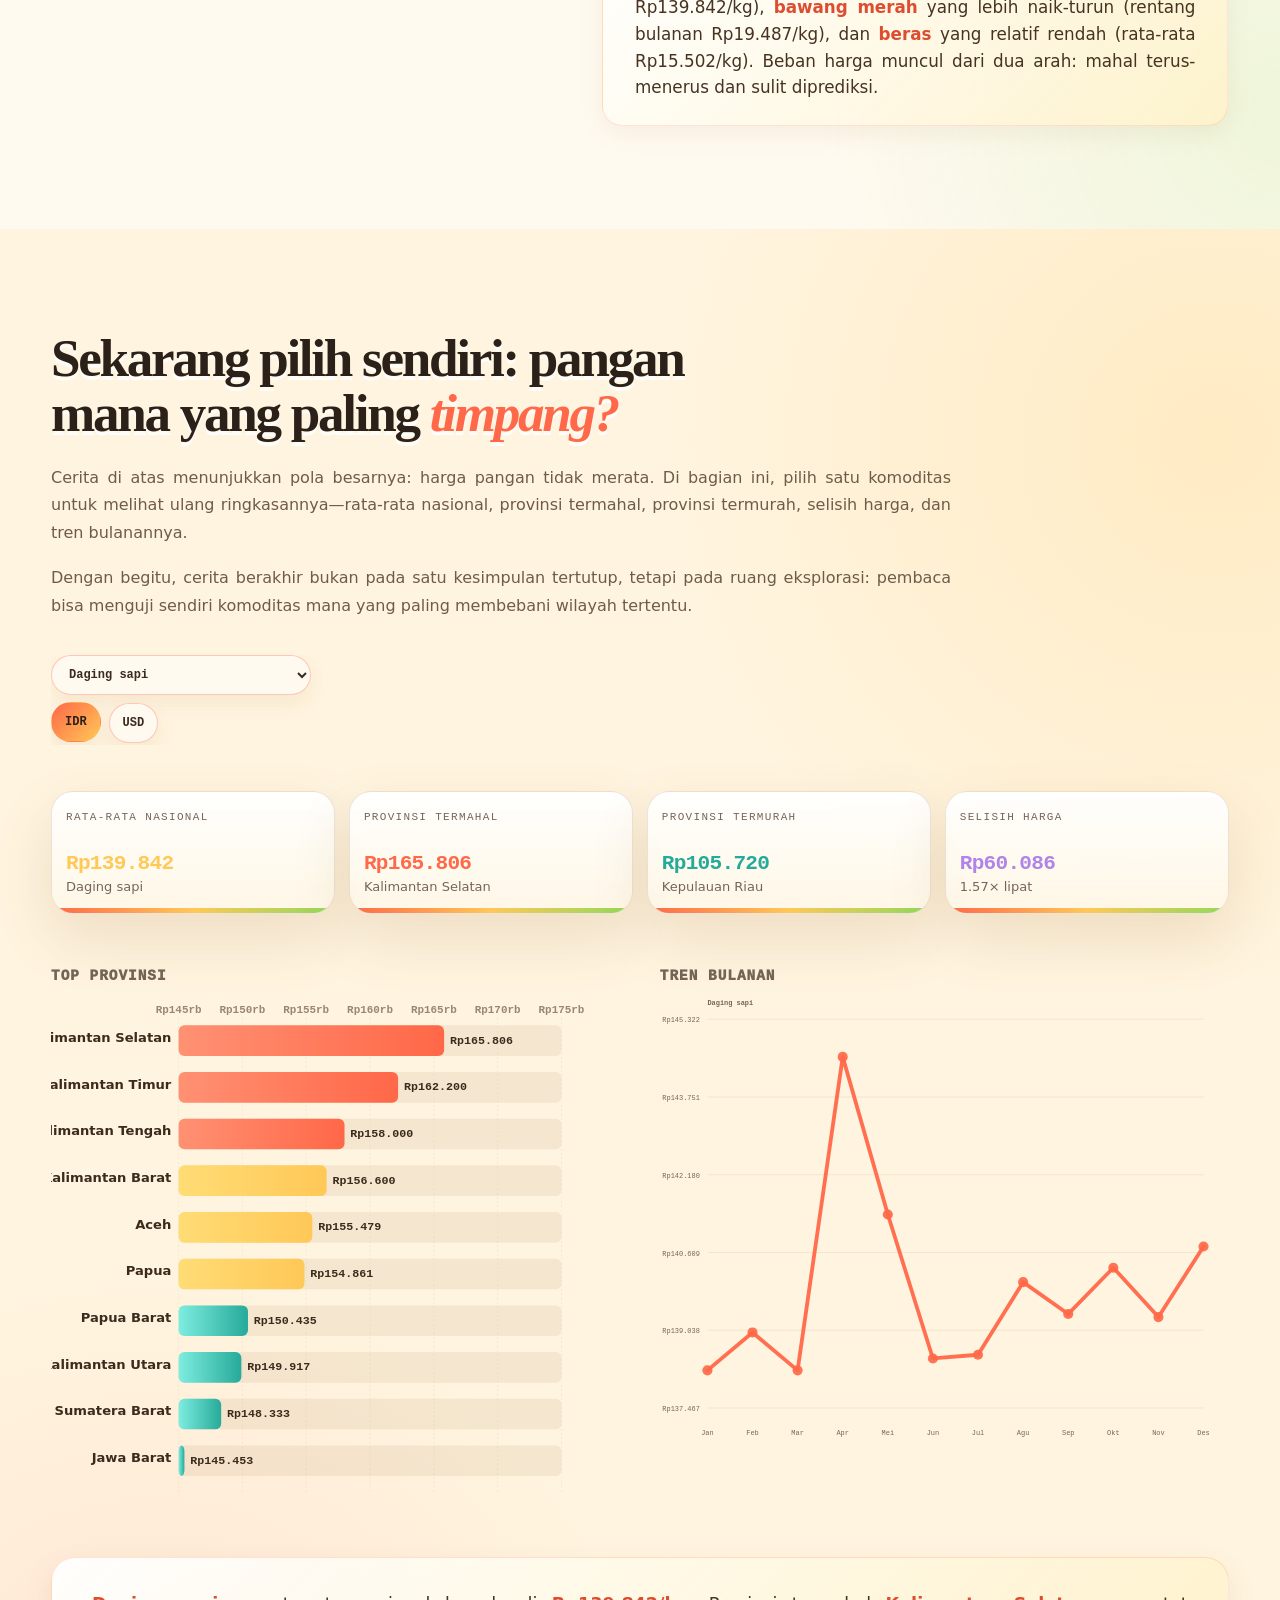
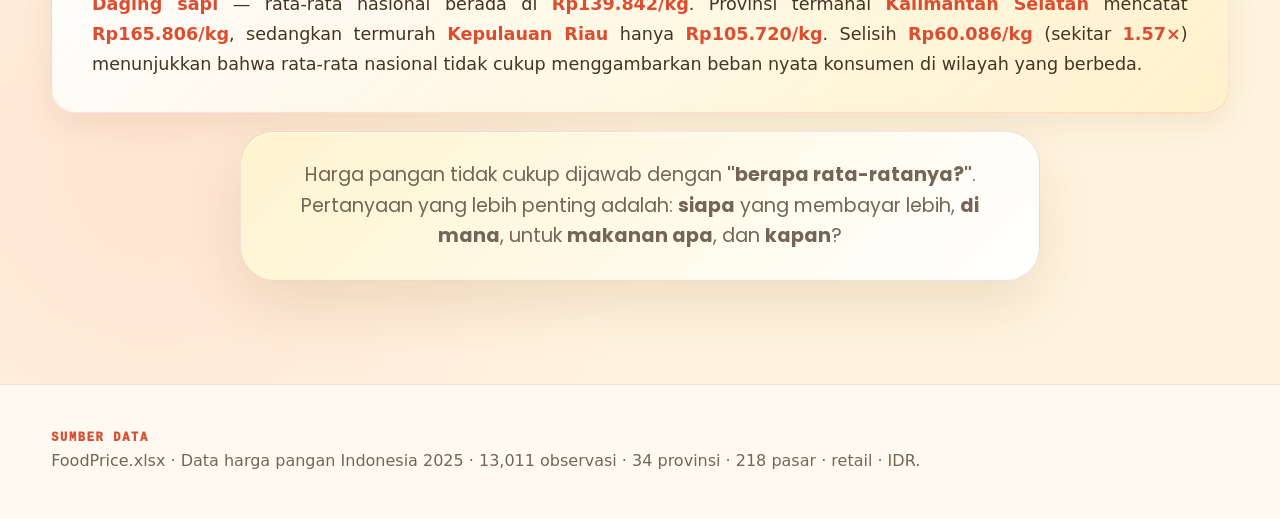
==== commit 36c7de6d: "wkwkw" ====
--- a/docs/index.html
+++ b/docs/index.html
@@ -7,8 +7,10 @@
   <title>Beban di Piring Kita — Visual Story Harga Pangan Indonesia 2025</title>
   <meta name="description"
     content="Visual story interaktif tentang ketimpangan harga pangan di 34 provinsi Indonesia tahun 2025. Menelusuri jurang harga yang tersembunyi di balik rata-rata nasional." />
-    <link href="https://fonts.googleapis.com/css2?family=Montserrat:wght@400;700;800;900&family=Poppins:wght@300;400;500;600;700&display=swap" rel="stylesheet">
-    <link rel="stylesheet" href="css/styles.css" />
+  <link
+    href="https://fonts.googleapis.com/css2?family=Montserrat:wght@400;700;800;900&family=Poppins:wght@300;400;500;600;700&display=swap"
+    rel="stylesheet">
+  <link rel="stylesheet" href="css/styles.css" />
   <style>
     /* Mengatur semua teks paragraf dan interpretasi menjadi rata kanan-kiri (justify) */
     p,
@@ -97,7 +99,7 @@
     <div class="story-grid">
       <div class="copy reveal editorial-hook">
         <h2 class="hook-lead">Lebih dari Sekadar <em>Rata-rata Nasional</em></h2>
-        
+
         <div class="hook-visual-grid">
           <div class="hook-fact">
             <span class="fact-icon">🍚</span>
@@ -114,7 +116,8 @@
           <div class="hook-fact">
             <span class="fact-icon">📍</span>
             <div class="fact-body">
-              Beban terberat ada di <strong>Papua</strong>, sementara <strong>Kepulauan Riau</strong> mencatat titik terendah.
+              Beban terberat ada di <strong>Papua</strong>, sementara <strong>Kepulauan Riau</strong> mencatat titik
+              terendah.
             </div>
           </div>
         </div>
@@ -169,16 +172,6 @@
     <div class="map-interpretation-wrapper reveal" style="margin: 0 auto 40px; width: 100%;">
       <div class="map-interpretation panel" id="mapInsight"
         style="padding: 32px 40px; border-radius: 24px; box-shadow: 0 12px 30px rgba(138, 88, 30, 0.1);"></div>
-    </div>
-
-    <div class="map-footer reveal"
-      style="max-width: 1000px; margin: 0 auto; display: flex; flex-direction: column; gap: 12px; text-align: center;">
-      <p class="bodytext" style="font-size: 20px;">Pilih komoditas untuk melihat bagaimana pola spasial berubah: harga
-        <strong>daging sapi</strong>, <strong>bawang merah</strong>, atau <strong>beras</strong> tidak membentuk beban
-        yang sama di seluruh Indonesia.
-      </p>
-      <p class="bodytext" style="font-size: 20px;">Hover pada provinsi untuk melihat angka detail. Provinsi pemekaran
-        Papua yang tidak tersedia di data harga akan ditampilkan sebagai wilayah tanpa data.</p>
     </div>
   </section>
 
@@ -258,7 +251,6 @@
           </div>
         </div>
         <svg id="provinceBars" viewBox="0 0 780 520" role="img" aria-label="Ranking rata-rata harga provinsi"></svg>
-        <div class="chart-note">Bar diurutkan dari provinsi dengan rata-rata harga tertinggi ke terendah.</div>
         <div class="color-threshold-note" id="rankingColorNote"></div>
       </div>
     </div>
@@ -362,8 +354,9 @@
         <div class="kpi-grid" id="exploreKpi"></div>
 
         <!-- Side-by-side Charts: Bar Chart (Left) & Line Chart (Right) -->
-        <div style="display: grid; grid-template-columns: repeat(auto-fit, minmax(400px, 1fr)); gap: 40px; align-items: start; width: 100%;">
-          
+        <div
+          style="display: grid; grid-template-columns: repeat(auto-fit, minmax(400px, 1fr)); gap: 40px; align-items: start; width: 100%;">
+
           <!-- Ranking Provinsi -->
           <div style="display: flex; flex-direction: column; gap: 8px;">
             <div class="panel-title"
@@ -385,8 +378,11 @@
           style="padding: 32px 40px; border-radius: 24px; box-shadow: 0 12px 30px rgba(138, 88, 30, 0.1); font-size: 1.1rem; line-height: 1.7; text-align: justify;">
         </div>
       </div>
-      <div class="quote reveal" style="font-family: 'Poppins', sans-serif; font-size: 1.2rem; max-width: 800px; margin: 0 auto; line-height: 1.6; text-align: center; color: var(--muted);">
-        Harga pangan tidak cukup dijawab dengan <strong>"berapa rata-ratanya?"</strong>. Pertanyaan yang lebih penting adalah: <strong>siapa</strong> yang membayar lebih, <strong>di mana</strong>, untuk <strong>makanan apa</strong>, dan <strong>kapan</strong>?
+      <div class="quote reveal"
+        style="font-family: 'Poppins', sans-serif; font-size: 1.2rem; max-width: 800px; margin: 0 auto; line-height: 1.6; text-align: center; color: var(--muted);">
+        Harga pangan tidak cukup dijawab dengan <strong>"berapa rata-ratanya?"</strong>. Pertanyaan yang lebih penting
+        adalah: <strong>siapa</strong> yang membayar lebih, <strong>di mana</strong>, untuk <strong>makanan
+          apa</strong>, dan <strong>kapan</strong>?
       </div>
     </div>
   </section>
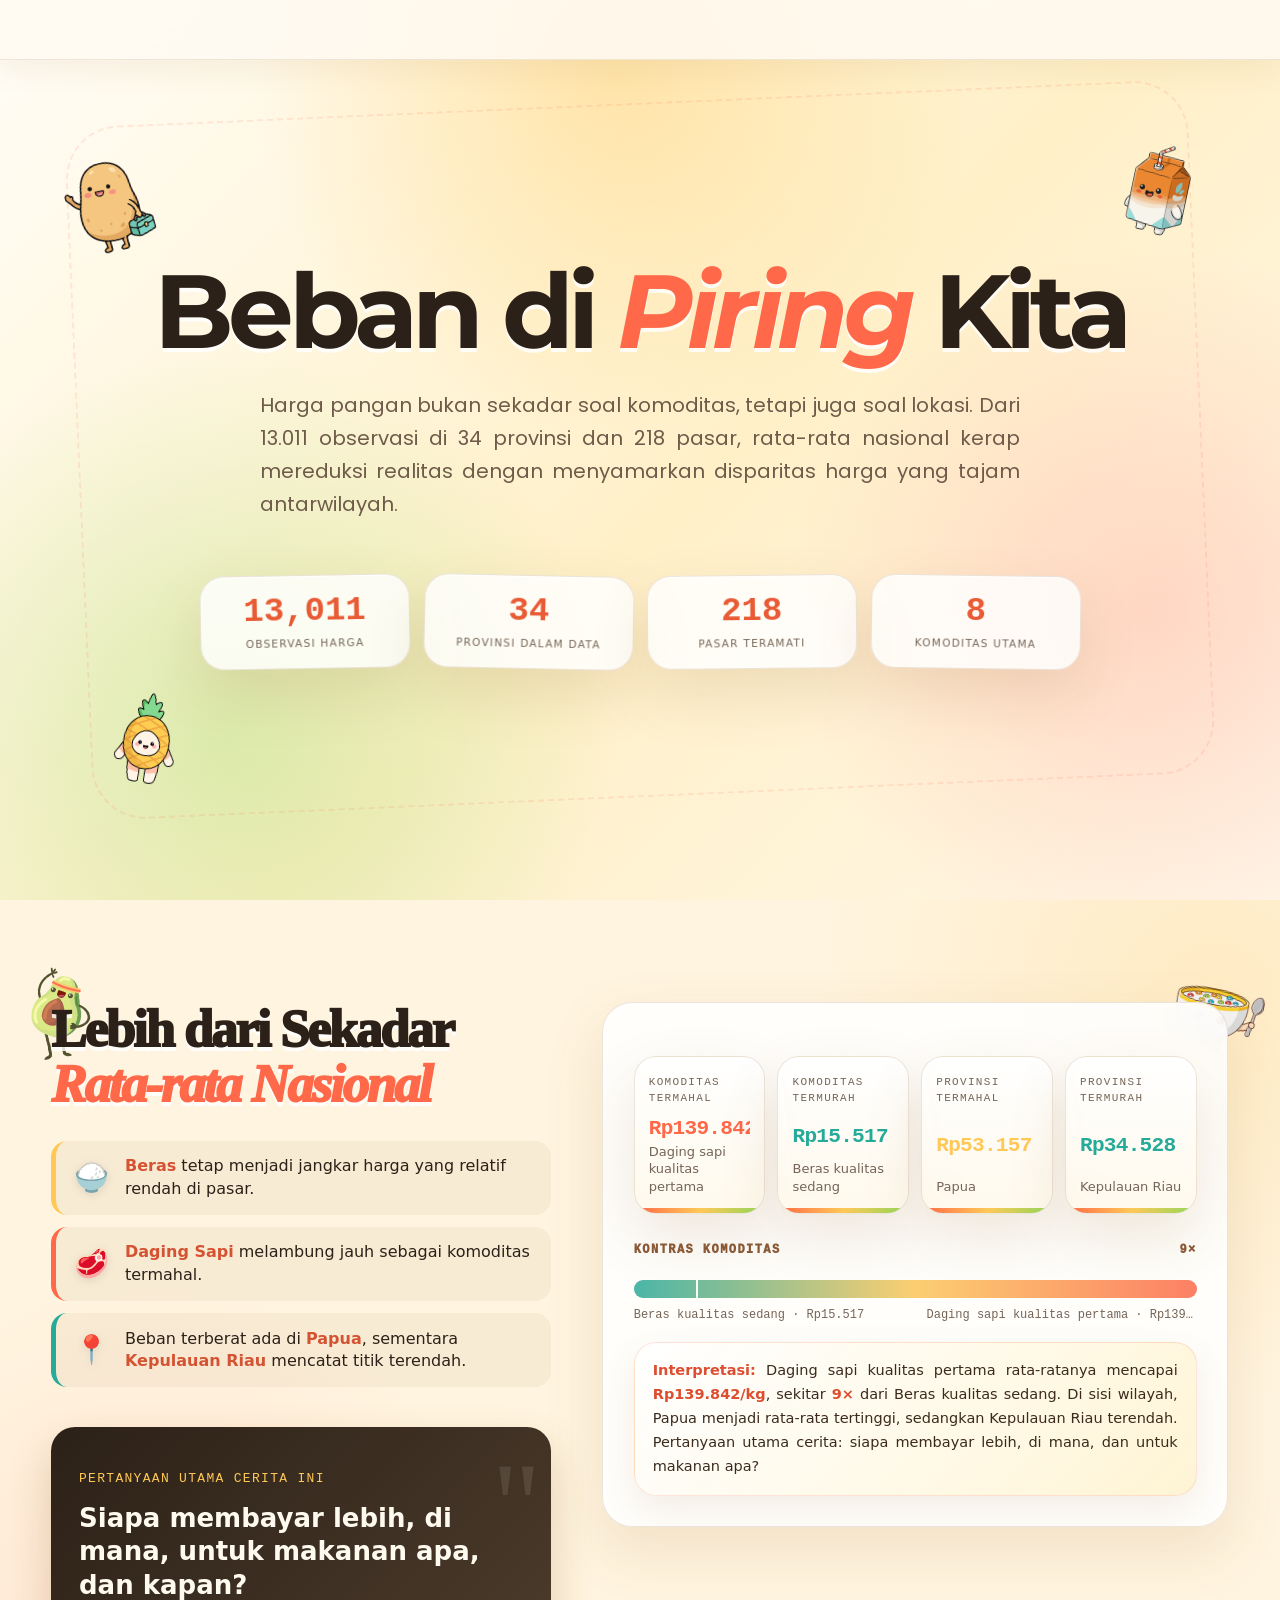
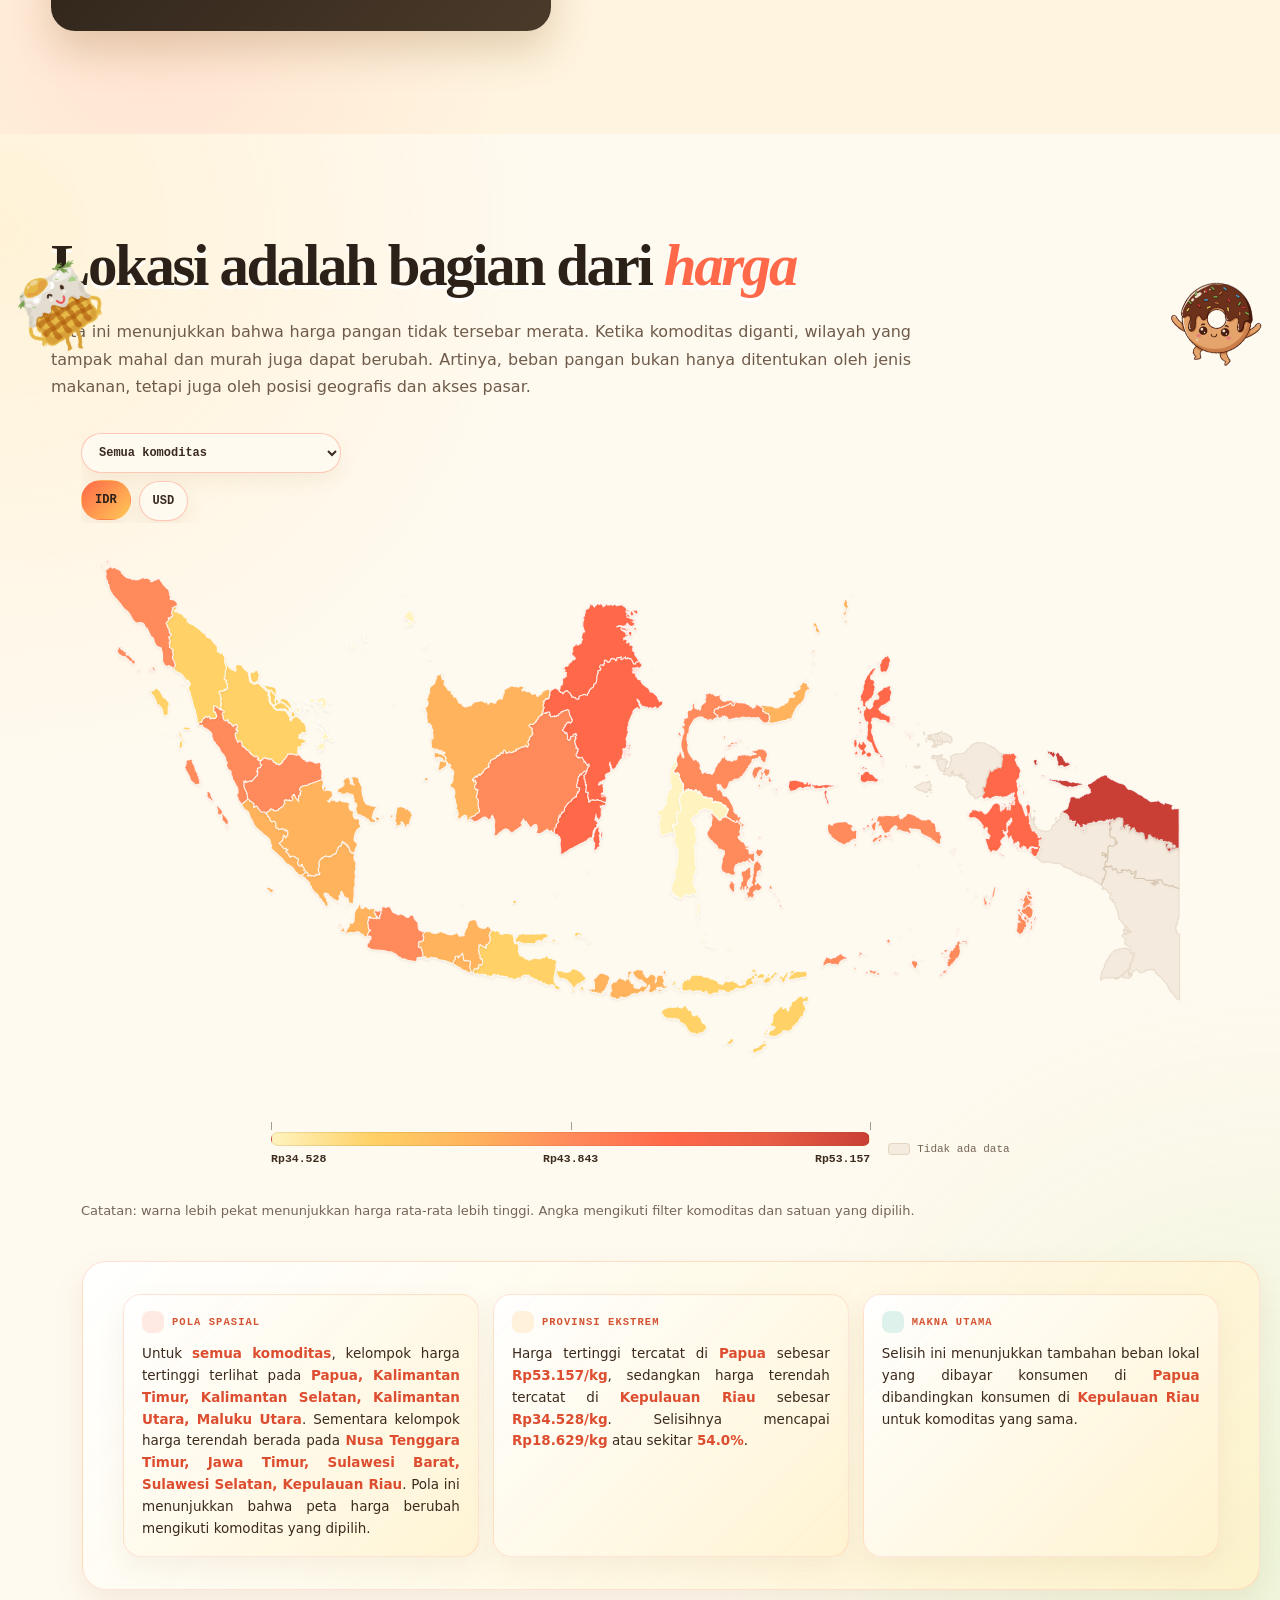
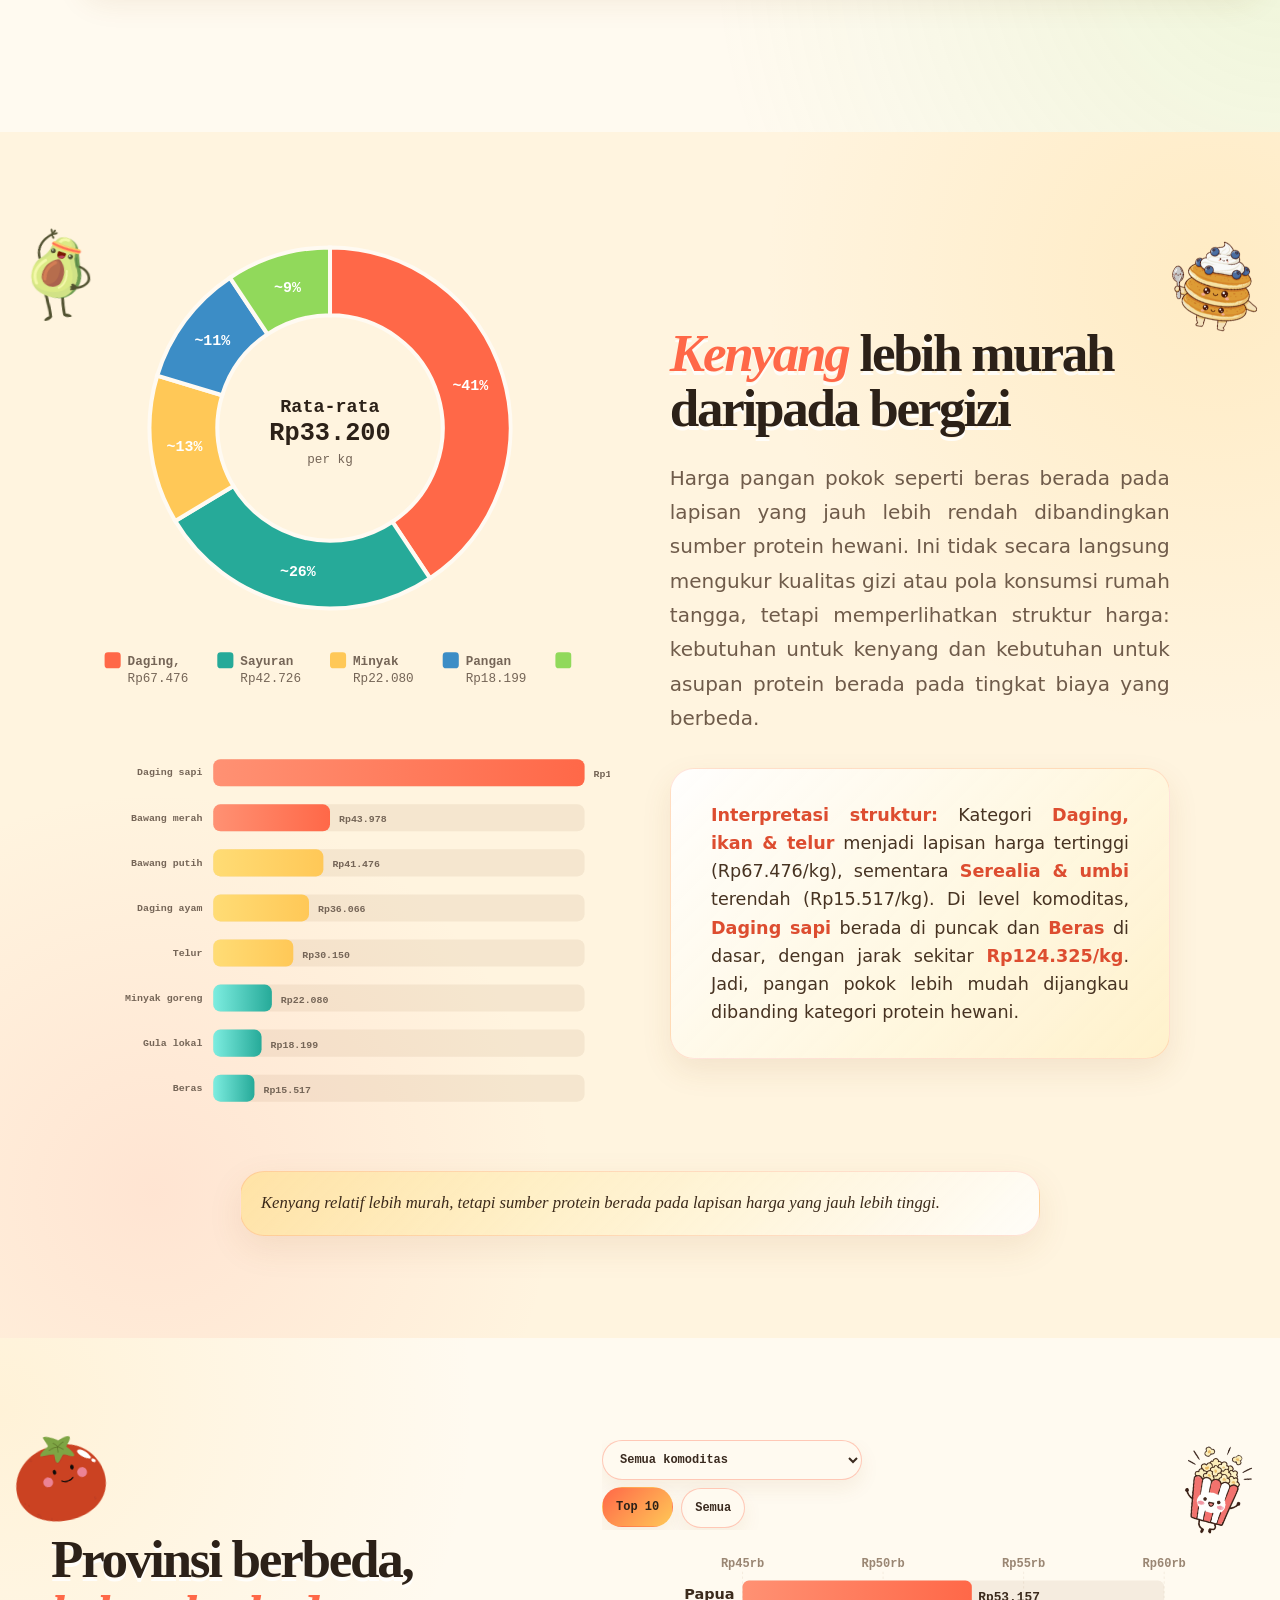
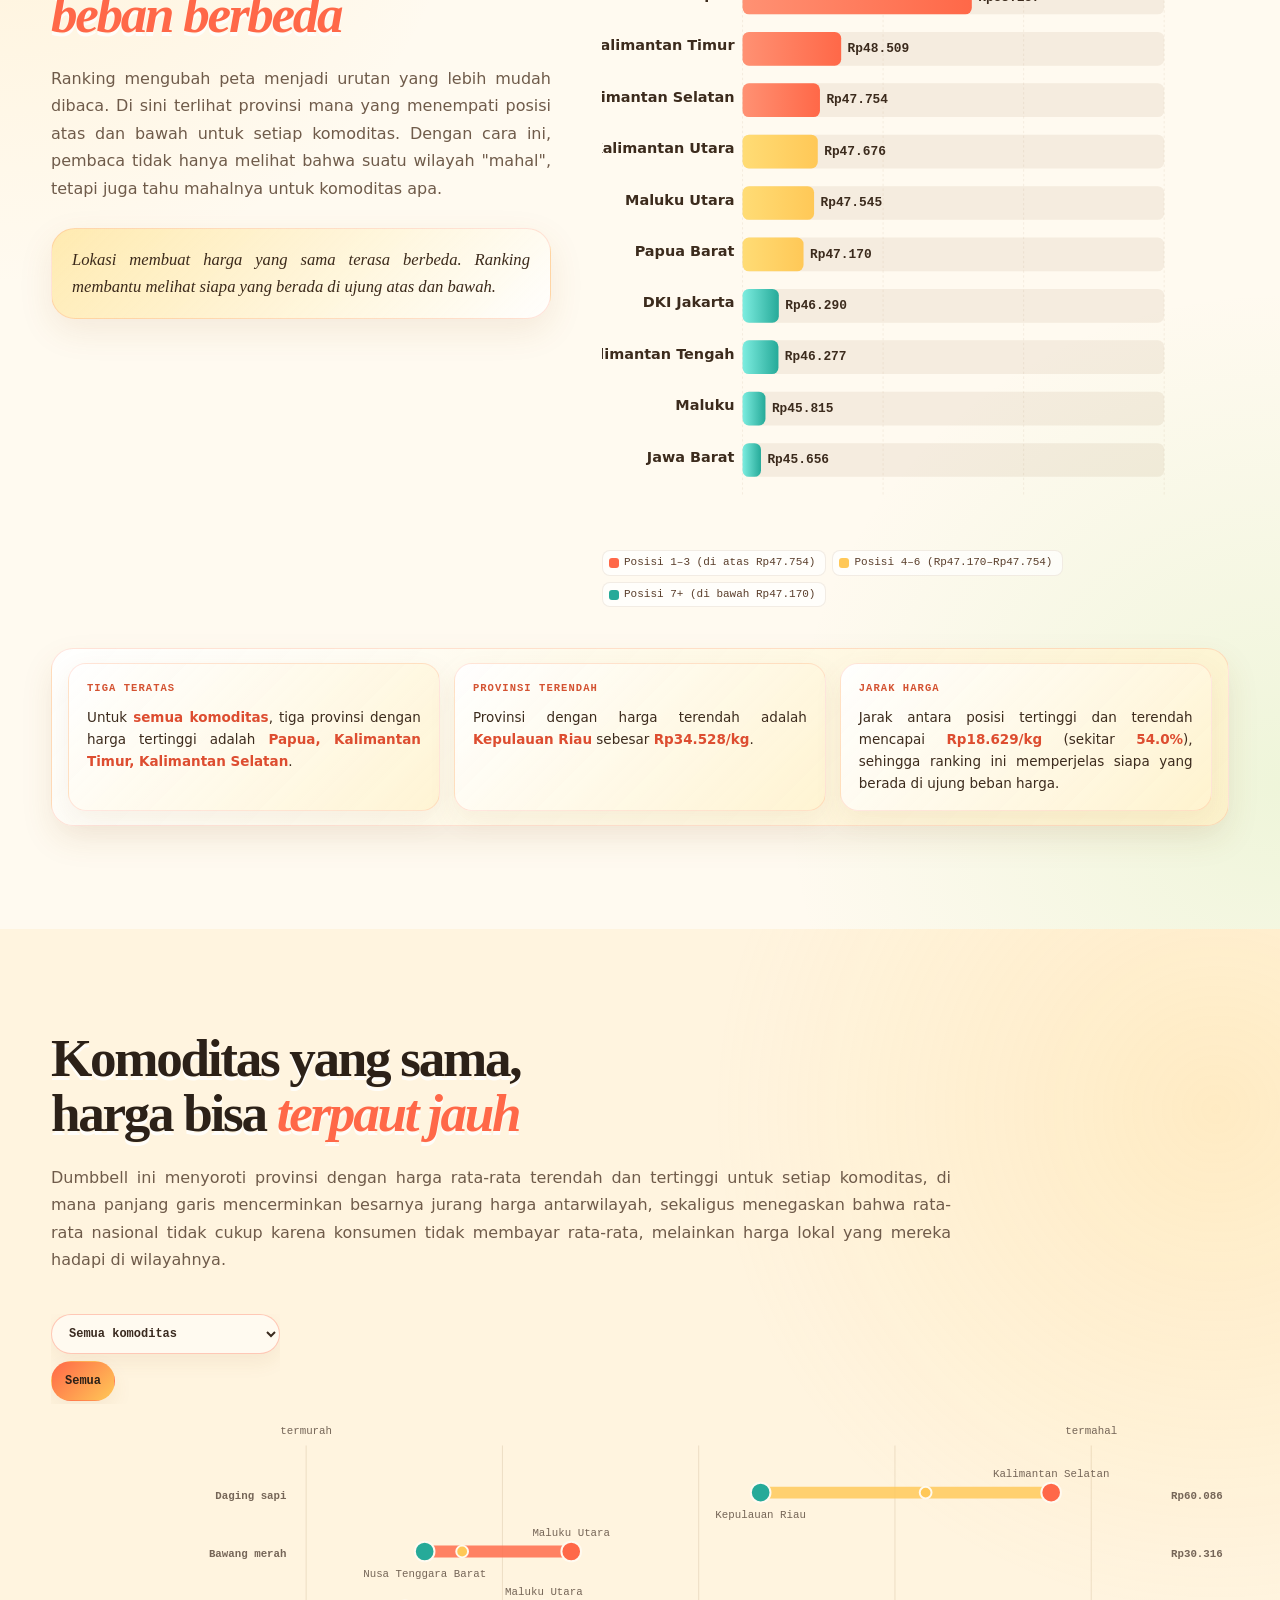
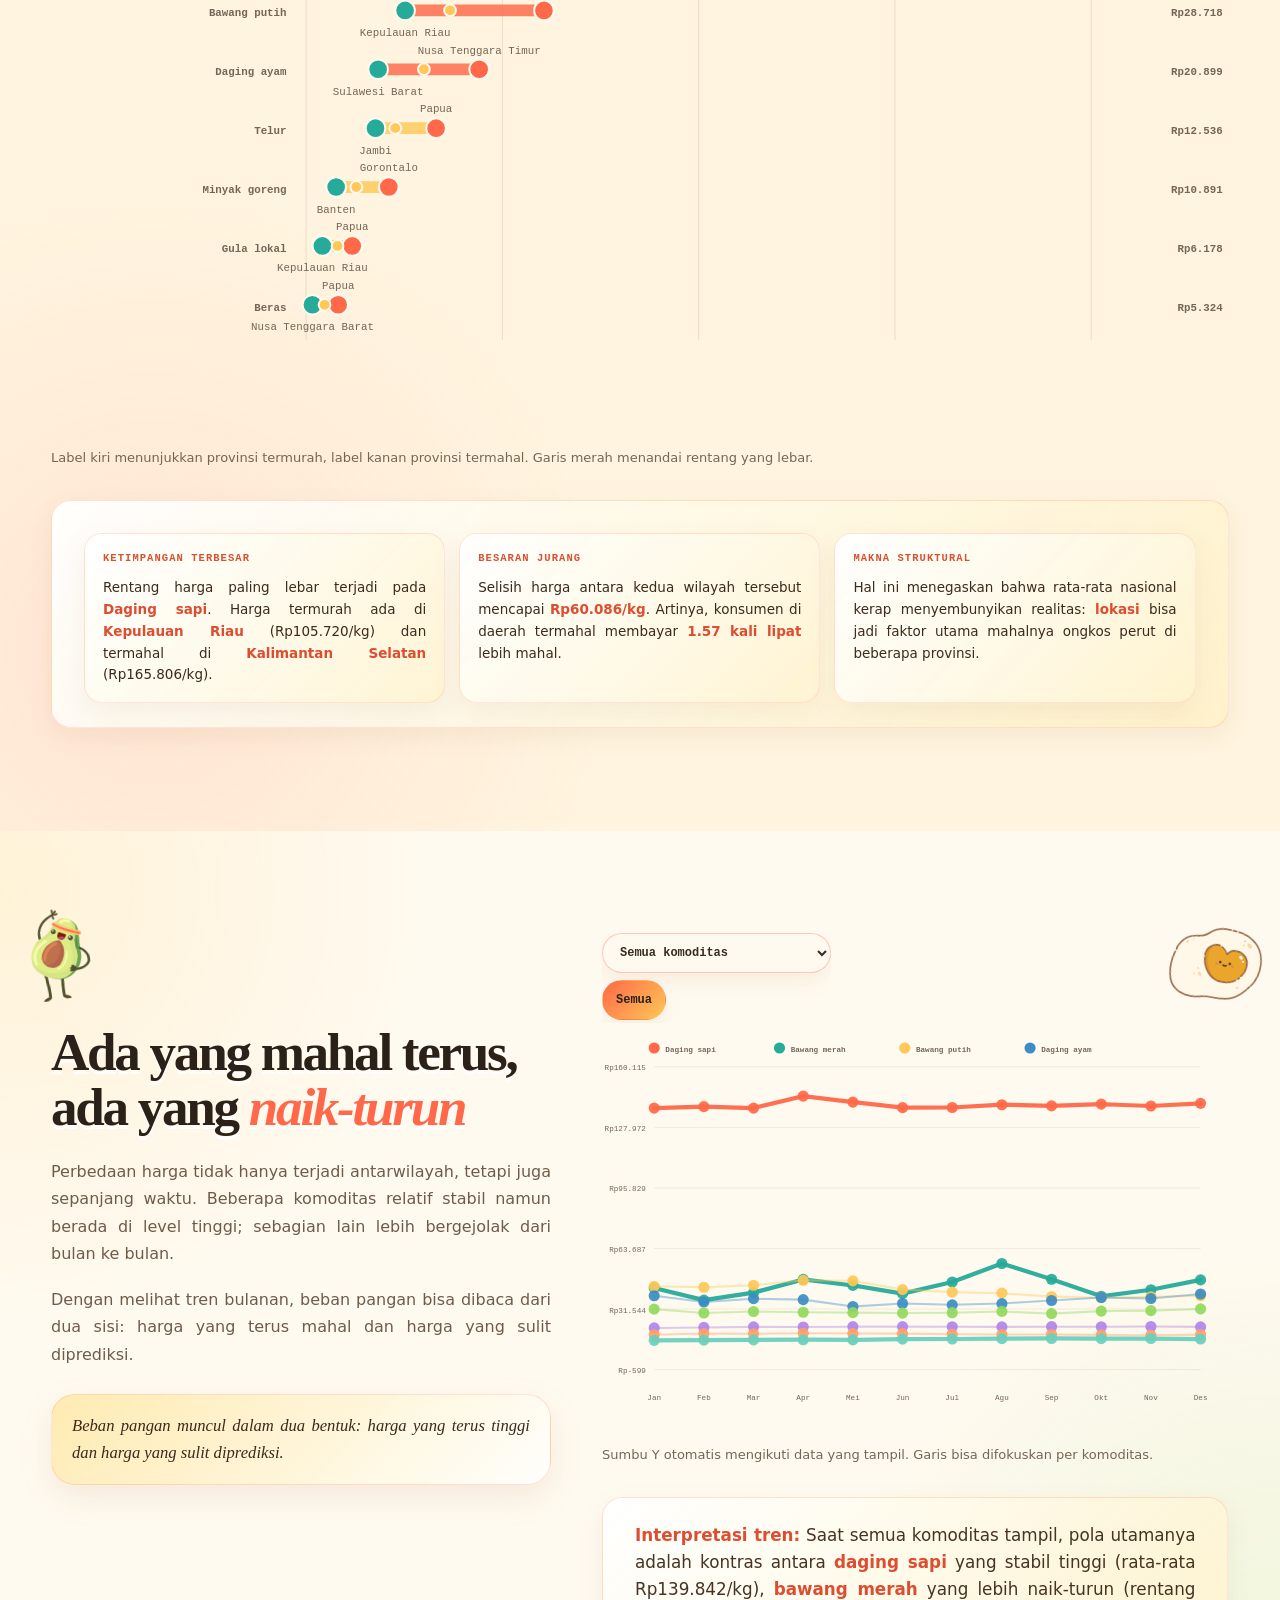
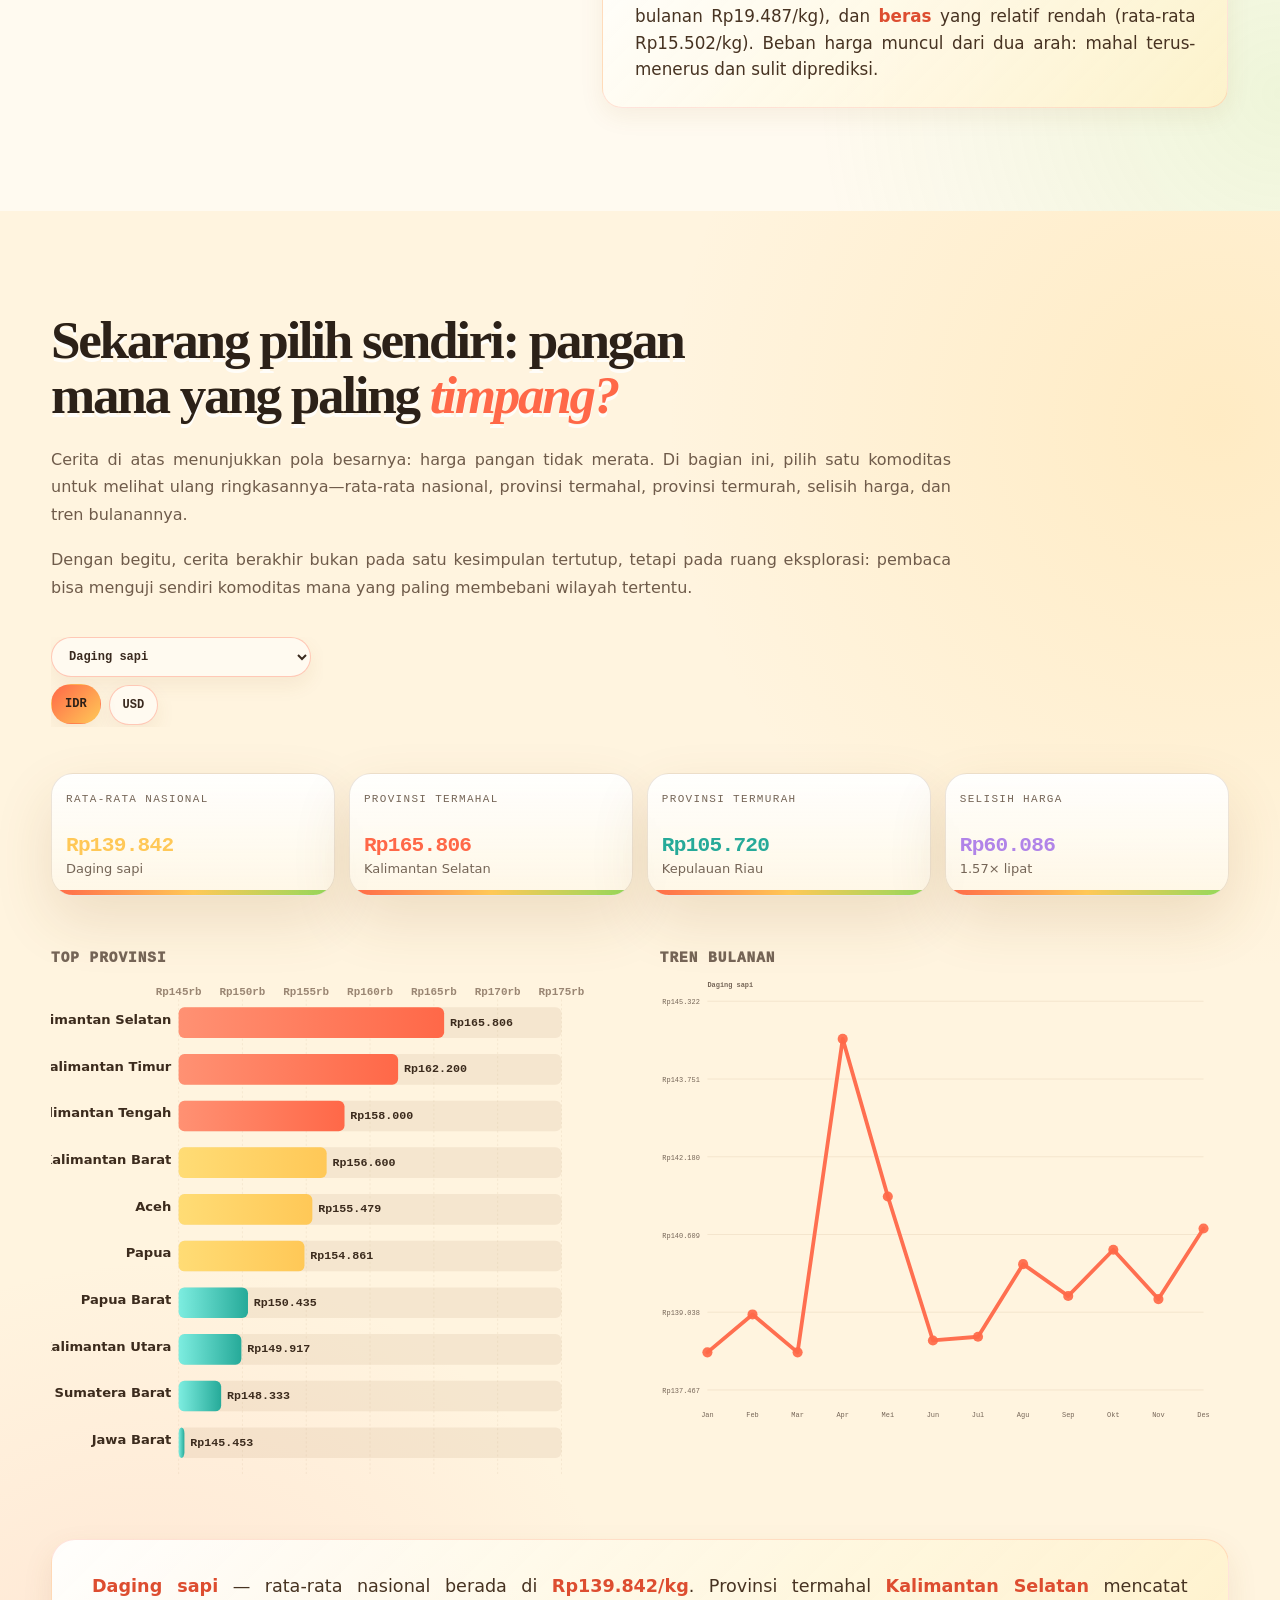
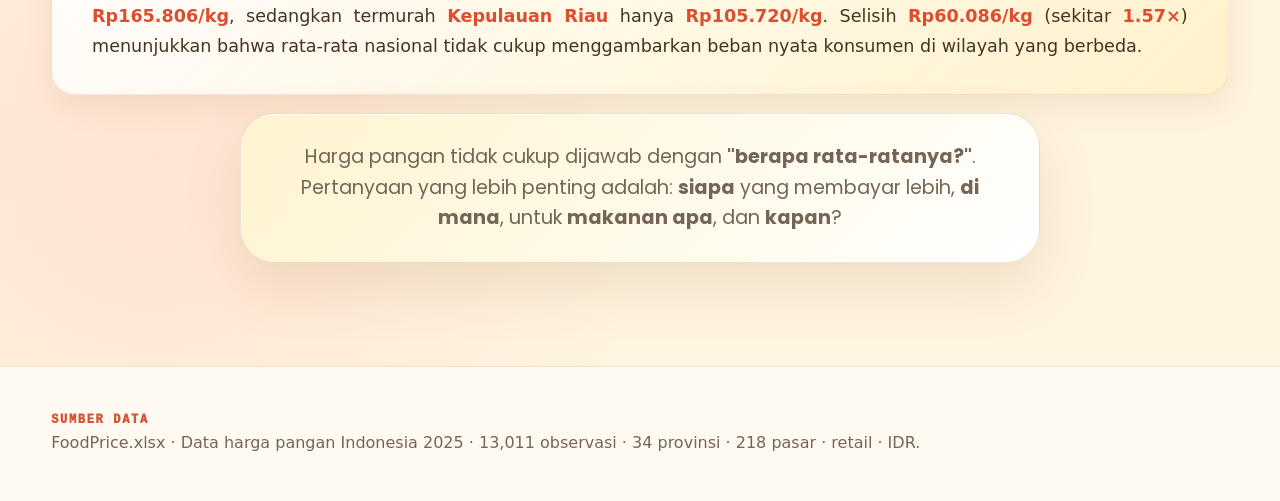
==== commit 917ea8c0: "wkwk" ====
--- a/docs/index.html
+++ b/docs/index.html
@@ -64,9 +64,7 @@
       loading="lazy" />
     <div class="hero-inner">
       <h1 class="reveal">Beban di <em>Piring</em> Kita</h1>
-      <p class="lead reveal">Harga pangan tidak hanya soal apa yang dibeli, tetapi juga di mana ia dibeli. Dengan 13.011
-        observasi harga dari 34 provinsi dan 218 pasar, visual story ini menelusuri bagaimana rata-rata nasional sering
-        menyembunyikan jurang harga antarwilayah.</p>
+      <p class="lead reveal">Harga pangan bukan sekadar soal komoditas, tetapi juga soal lokasi. Dari 13.011 observasi di 34 provinsi dan 218 pasar, rata-rata nasional kerap mereduksi realitas dengan menyamarkan disparitas harga yang tajam antarwilayah.</p>
       <div class="meta-grid reveal">
         <div class="meta-card">
           <div class="meta-num">13,011</div>
@@ -165,7 +163,7 @@
           style="width: 100%; height: auto; max-height: 75vh; background: transparent !important;"></svg>
       </div>
       <div class="legend-bar-wrap" id="mapLegend" style="max-width: 800px; margin: 16px auto 0;"></div>
-      <div class="chart-note" style="text-align: center; margin-top: 16px;">Catatan: warna lebih panas menunjukkan
+      <div class="chart-note" style="text-align: center; margin-top: 16px;">Catatan: warna lebih pekat menunjukkan
         harga rata-rata lebih tinggi. Angka mengikuti filter komoditas dan satuan yang dipilih.</div>
     </div>
 
@@ -268,10 +266,7 @@
     <div class="reveal" style="max-width: 1280px; margin: 0 auto;">
       <div class="copy reveal" style="position: static; max-width: 900px; margin-bottom: 40px;">
         <h2>Komoditas yang sama, harga bisa <em>terpaut jauh</em></h2>
-        <p class="bodytext">Dumbbell ini memperlihatkan provinsi dengan harga rata-rata terendah dan tertinggi untuk
-          setiap komoditas. Garis yang lebih panjang berarti jurang harga antarwilayah lebih besar.</p>
-        <p class="bodytext">Visual ini menjadi inti cerita: rata-rata nasional tidak cukup, karena konsumen tidak
-          membayar rata-rata nasional. Mereka membayar <strong>harga lokal</strong> yang tersedia di wilayahnya.</p>
+        <p class="bodytext">Dumbbell ini menyoroti provinsi dengan harga rata-rata terendah dan tertinggi untuk setiap komoditas, di mana panjang garis mencerminkan besarnya jurang harga antarwilayah, sekaligus menegaskan bahwa rata-rata nasional tidak cukup karena konsumen tidak membayar rata-rata, melainkan harga lokal yang mereka hadapi di wilayahnya.</p>
       </div>
 
       <!-- Dumbbell Chart - Full Width Hero Chart -->
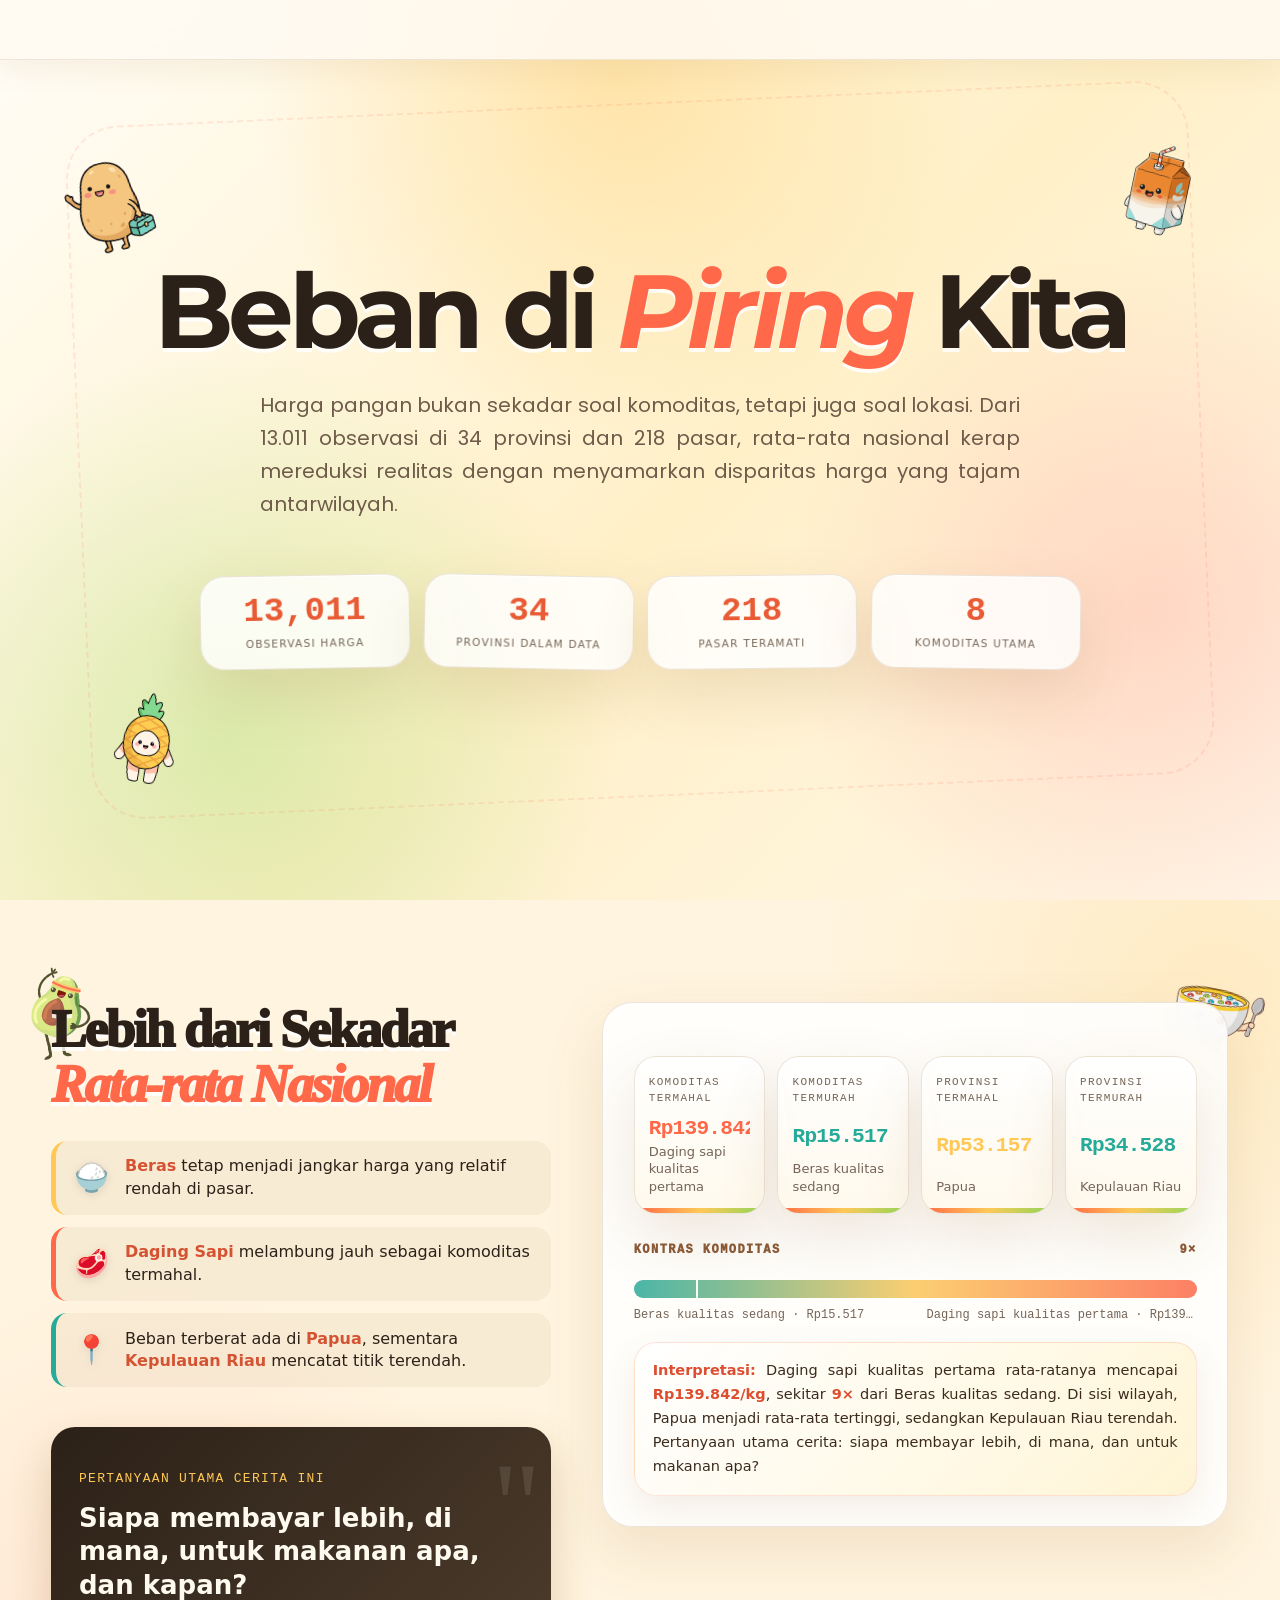
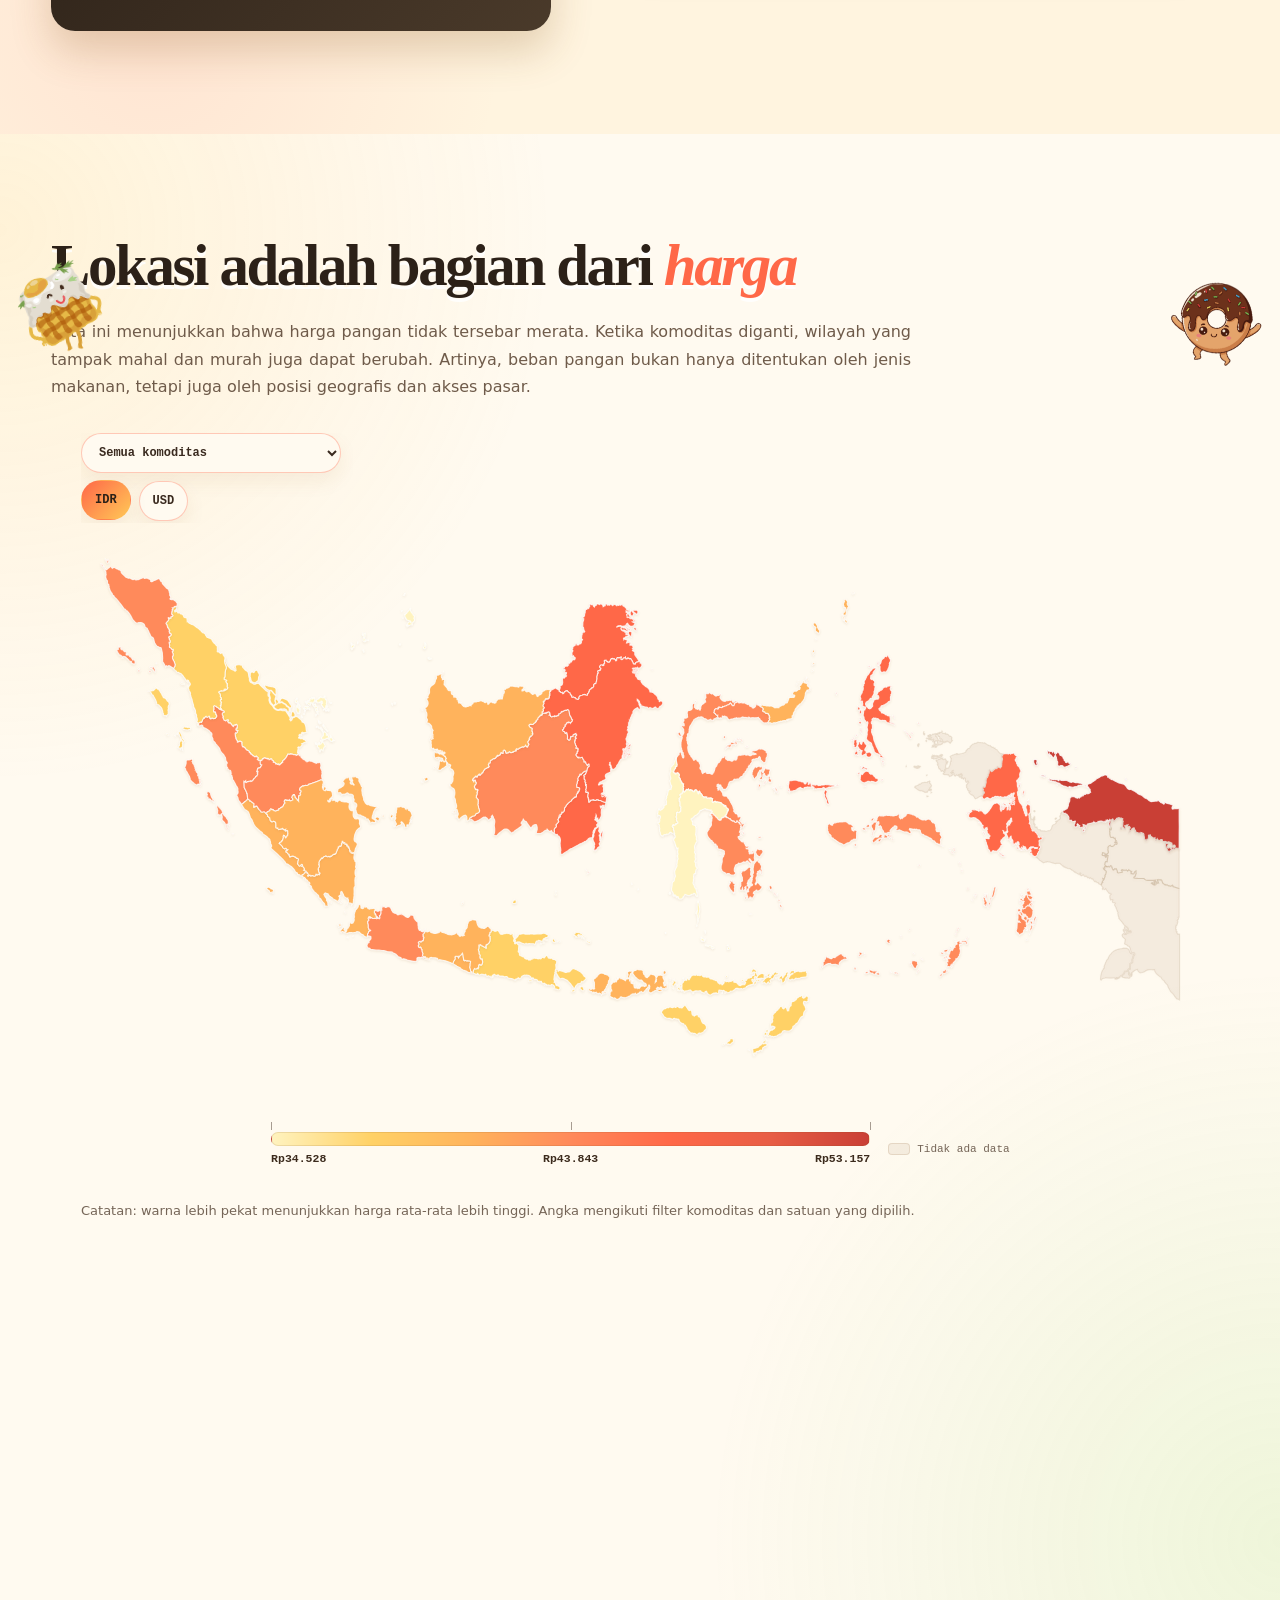
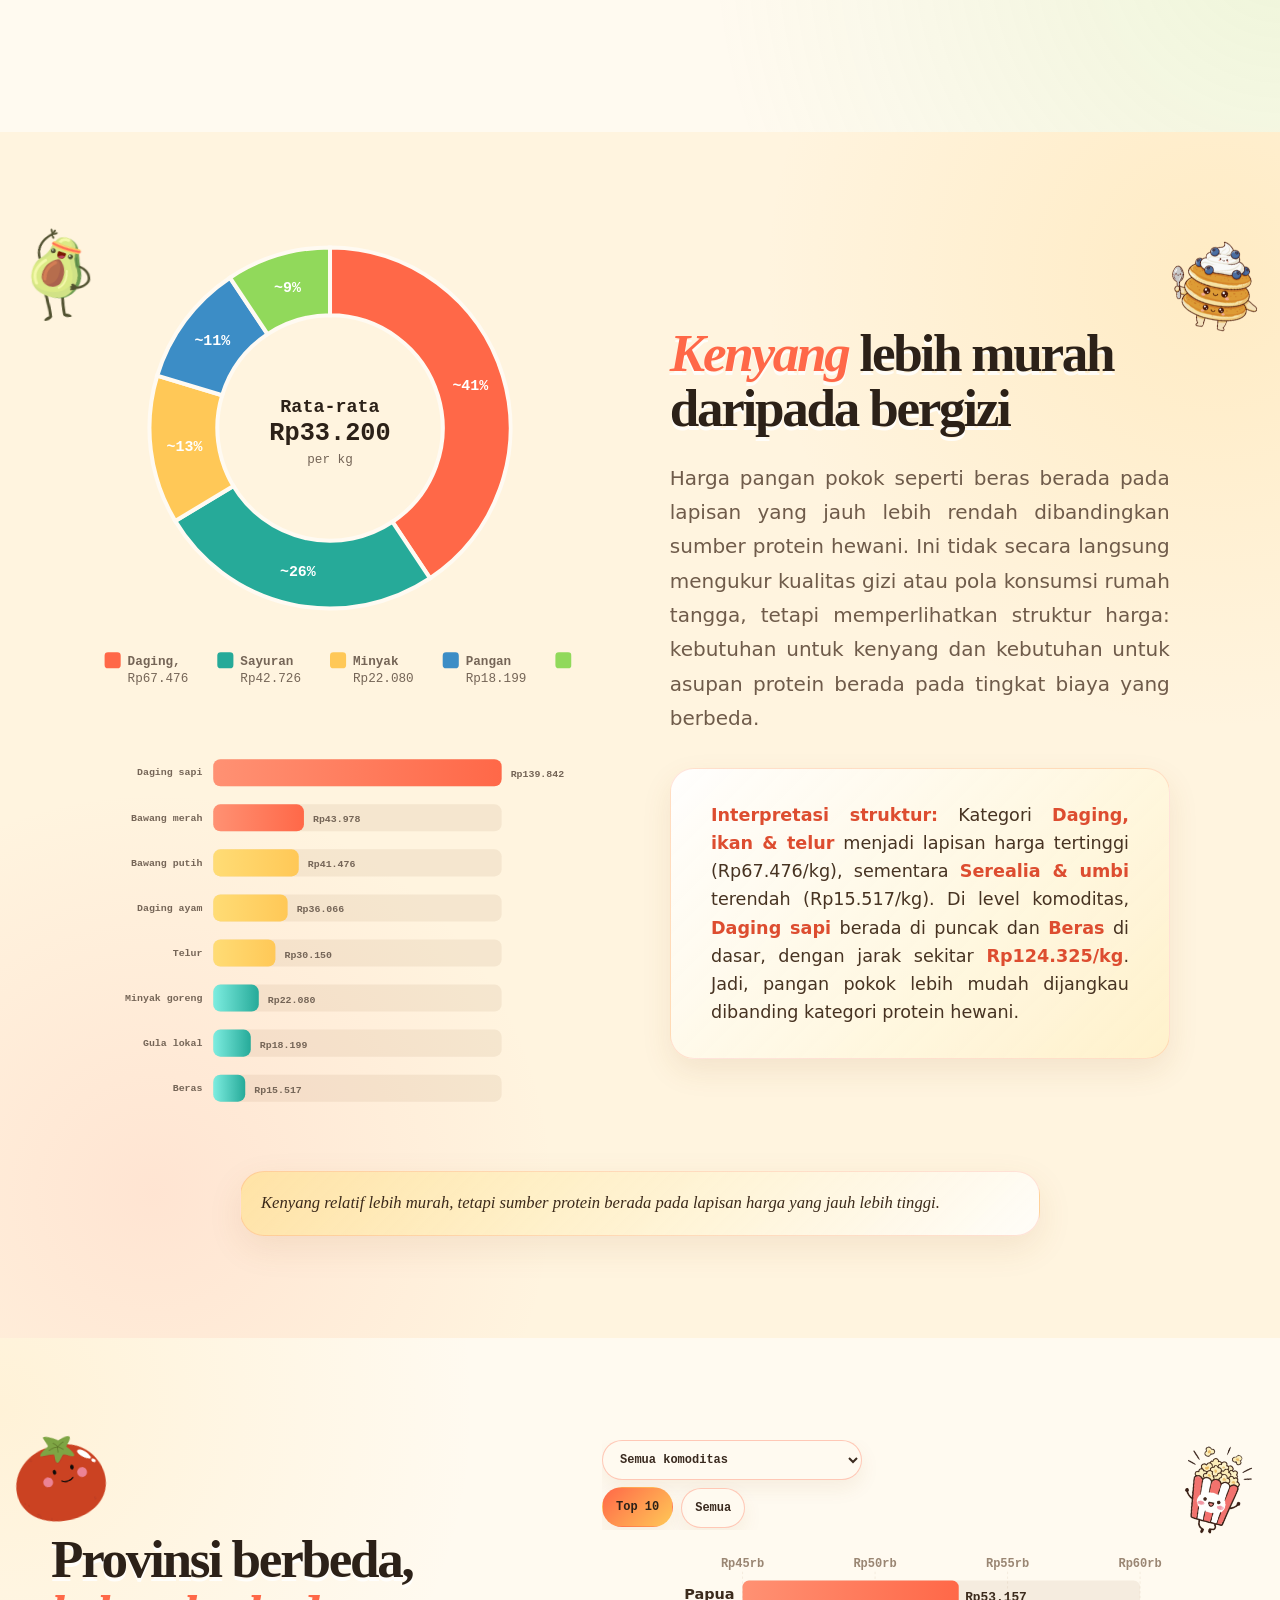
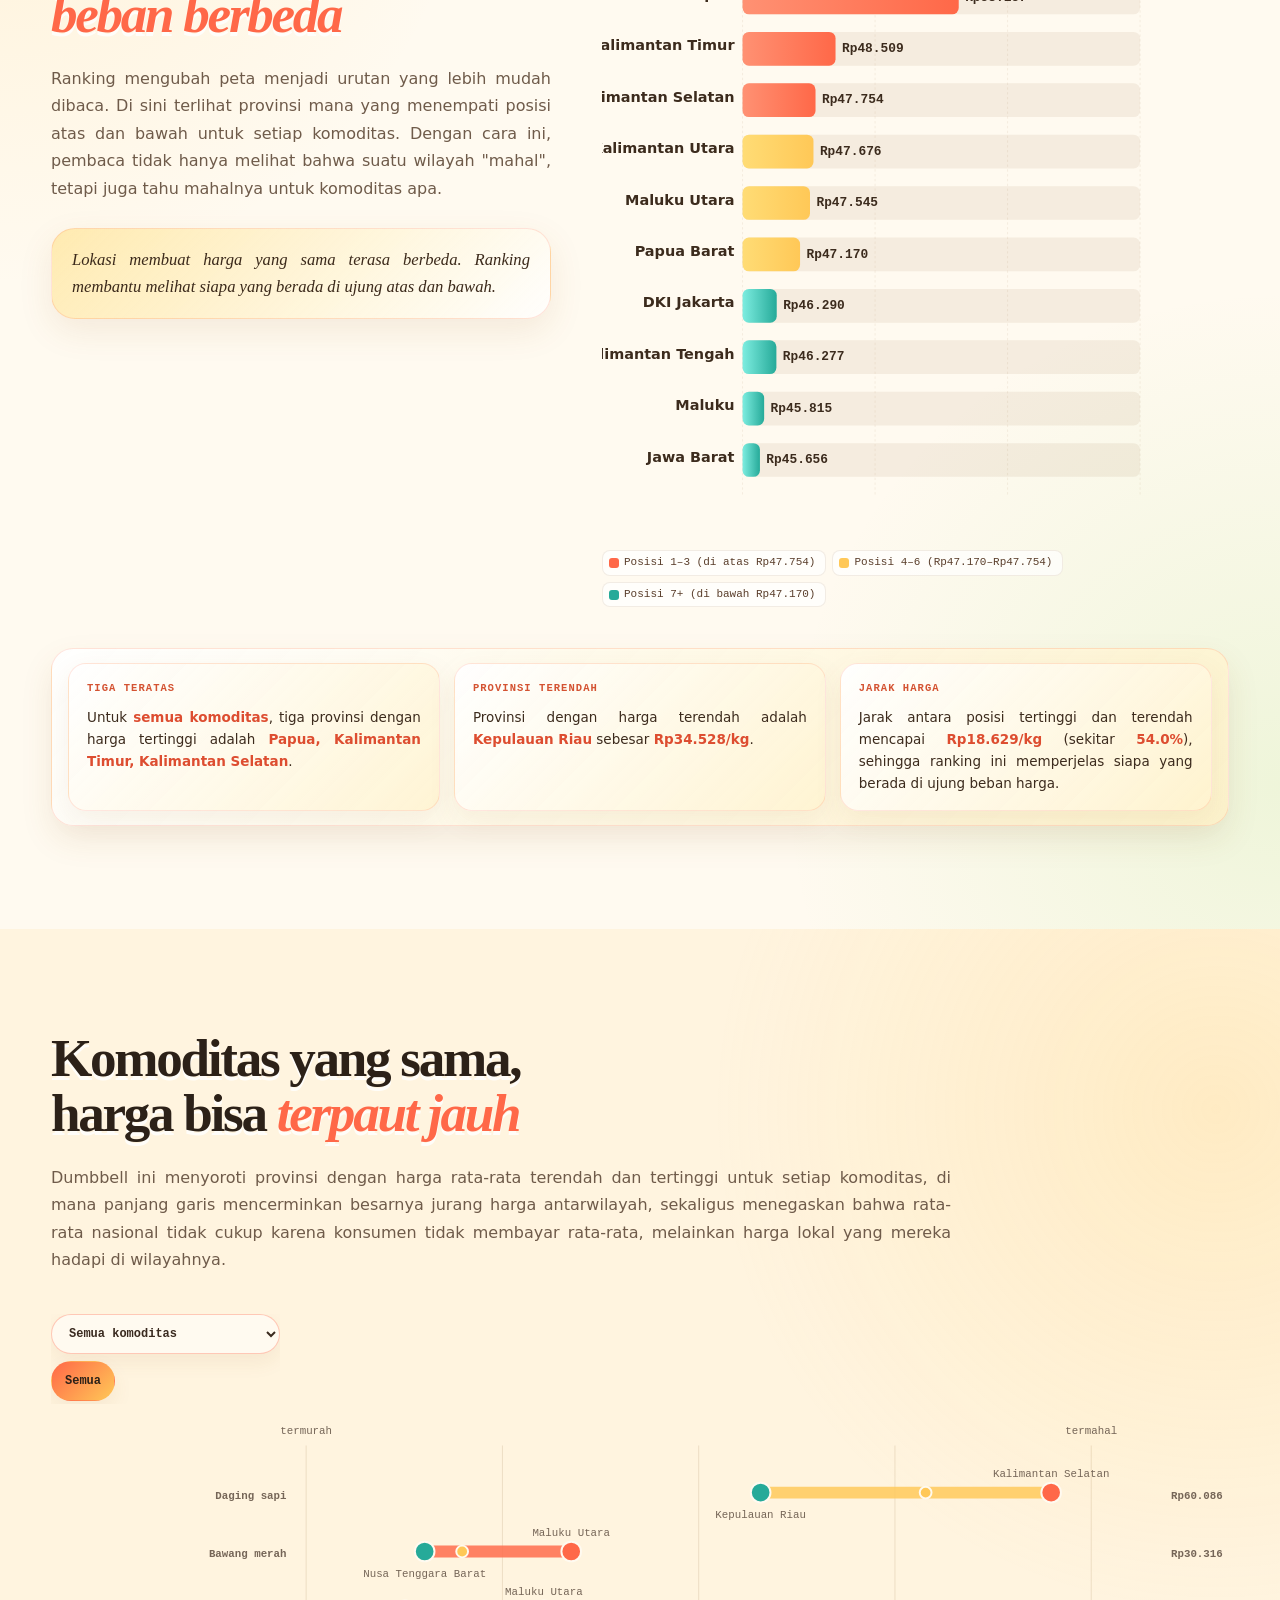
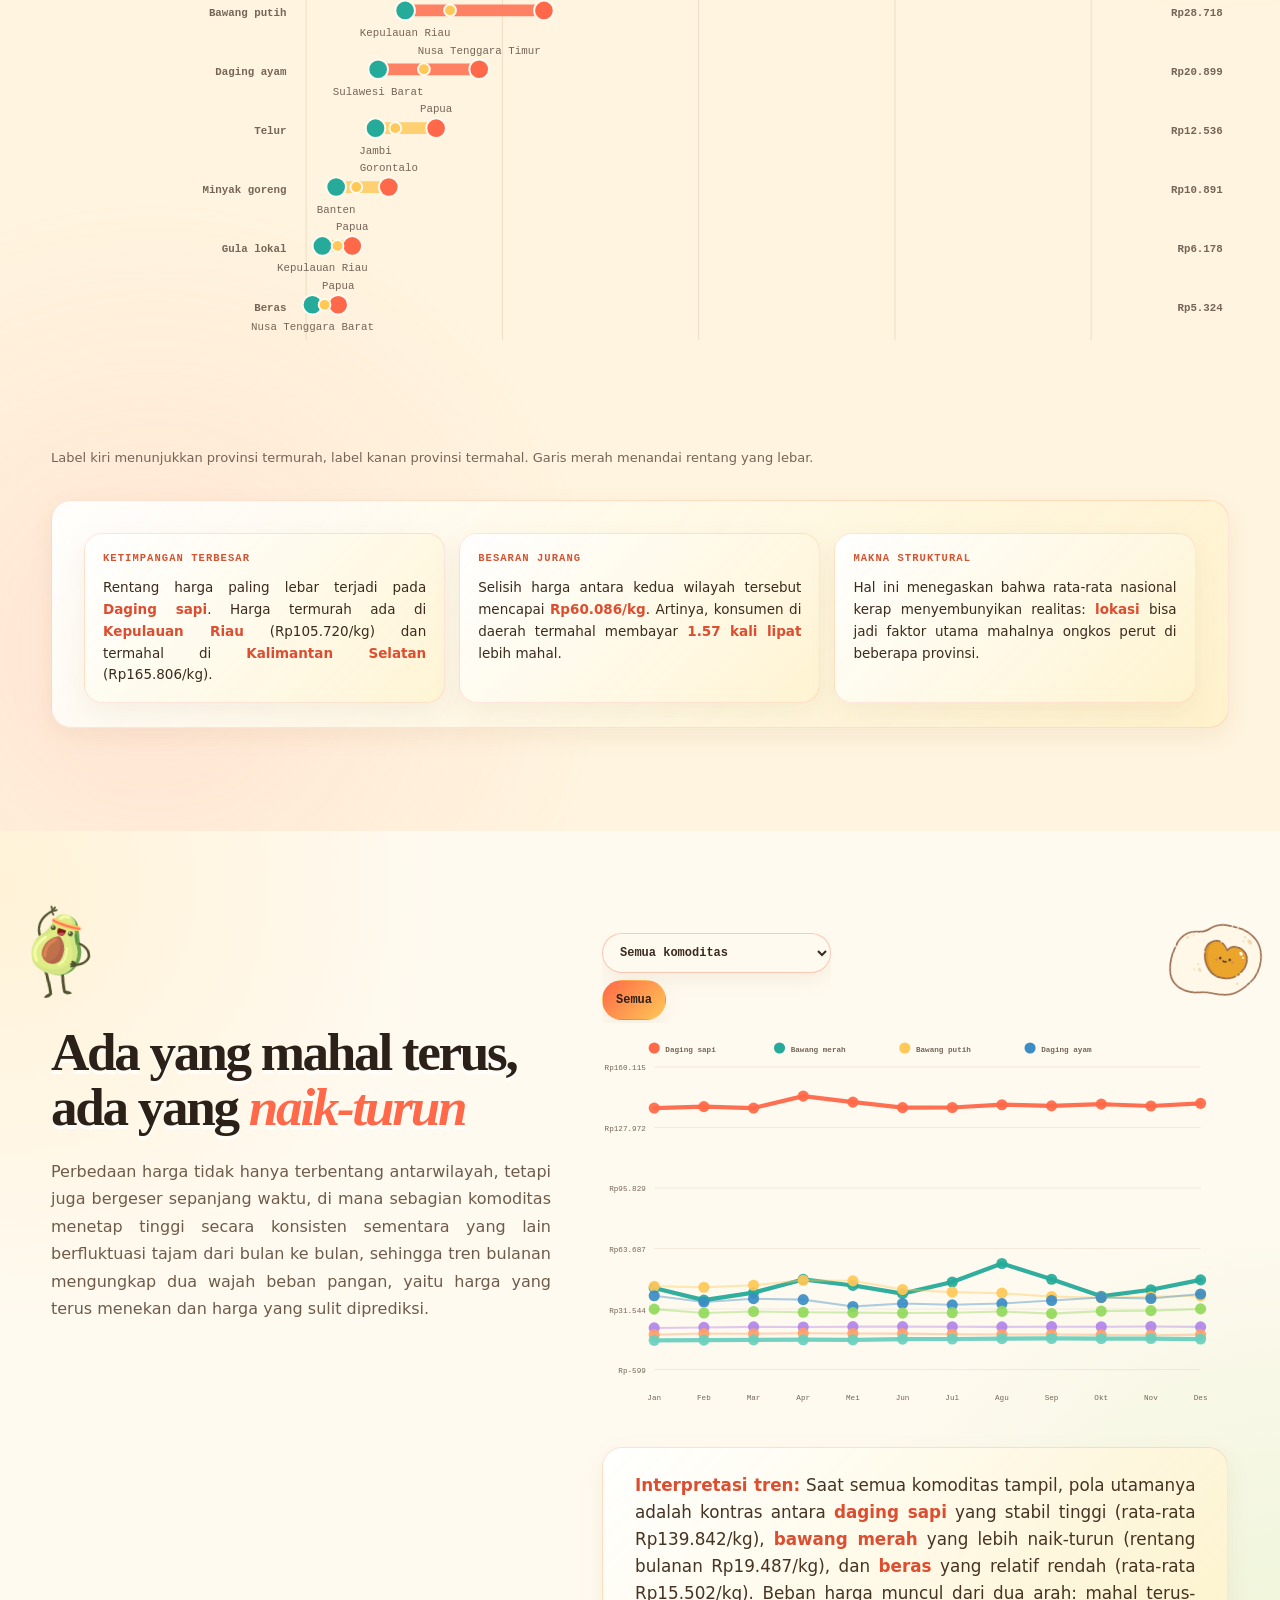
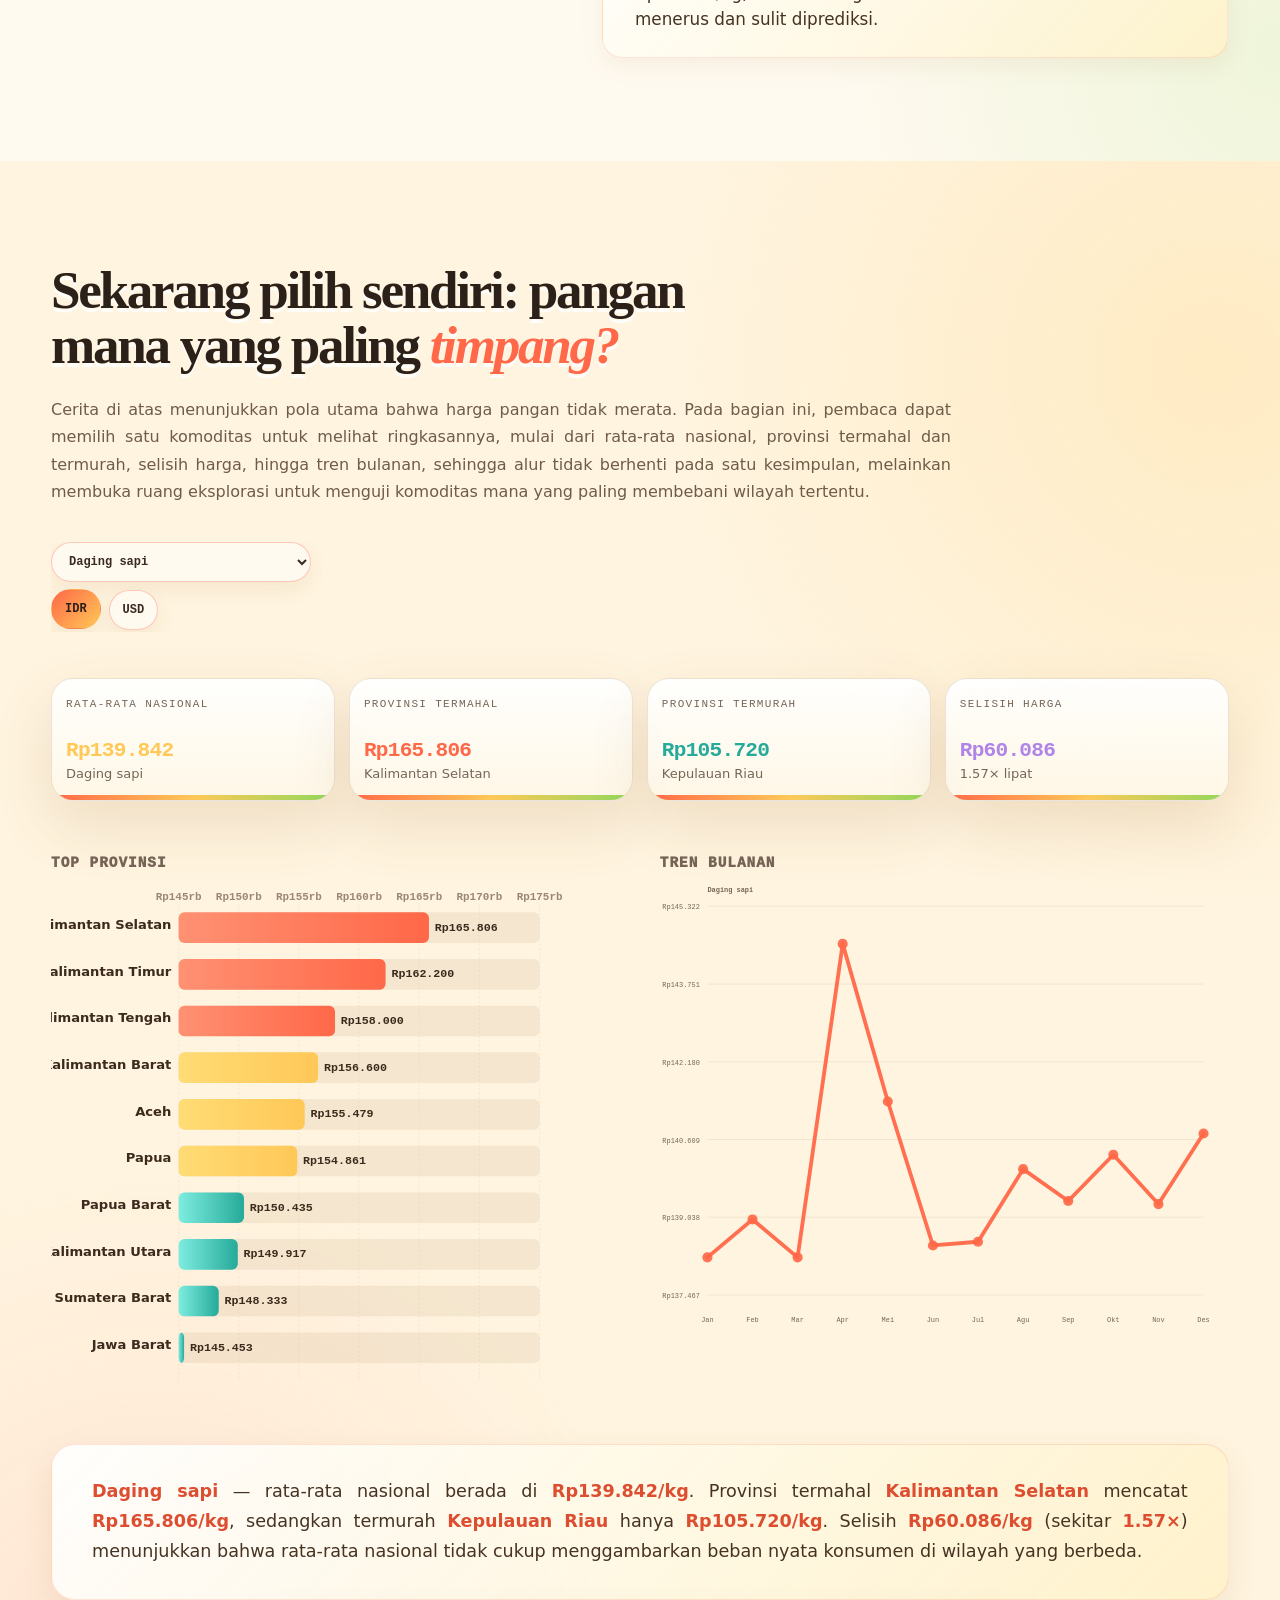
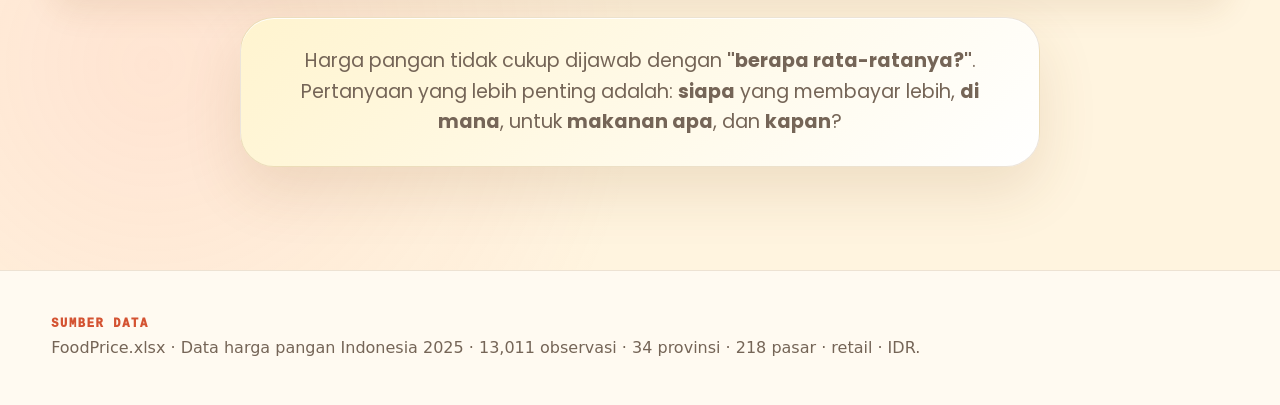
==== commit 9fc75ae1: "alhamdulillah" ====
--- a/docs/index.html
+++ b/docs/index.html
@@ -299,12 +299,7 @@
     <div class="story-grid">
       <div class="copy reveal">
         <h2>Ada yang mahal terus, ada yang <em>naik-turun</em></h2>
-        <p class="bodytext">Perbedaan harga tidak hanya terjadi antarwilayah, tetapi juga sepanjang waktu. Beberapa
-          komoditas relatif stabil namun berada di level tinggi; sebagian lain lebih bergejolak dari bulan ke bulan.</p>
-        <p class="bodytext">Dengan melihat tren bulanan, beban pangan bisa dibaca dari dua sisi: harga yang terus mahal
-          dan harga yang sulit diprediksi.</p>
-        <div class="insight">Beban pangan muncul dalam dua bentuk: harga yang terus tinggi dan harga yang sulit
-          diprediksi.</div>
+        <p class="bodytext">Perbedaan harga tidak hanya terbentang antarwilayah, tetapi juga bergeser sepanjang waktu, di mana sebagian komoditas menetap tinggi secara konsisten sementara yang lain berfluktuasi tajam dari bulan ke bulan, sehingga tren bulanan mengungkap dua wajah beban pangan, yaitu harga yang terus menekan dan harga yang sulit diprediksi.</p>
       </div>
       <div class="reveal" style="display: flex; flex-direction: column; gap: 16px;">
         <div class="panel-title" style="margin-bottom: 0;">
@@ -315,7 +310,6 @@
         </div>
         <svg id="lineChart" viewBox="0 0 820 460" role="img" aria-label="Line chart tren bulanan"
           style="width: 100%; height: auto;"></svg>
-        <div class="chart-note">Sumbu Y otomatis mengikuti data yang tampil. Garis bisa difokuskan per komoditas.</div>
         <div class="dynamic-interpretation panel" id="trendInsight"
           style="padding: 24px 32px; border-radius: 20px; box-shadow: 0 8px 24px rgba(138, 88, 30, 0.08); margin-top: 16px; font-size: 1.05rem; line-height: 1.6;">
         </div>
@@ -330,11 +324,8 @@
     <div class="explorer">
       <div class="copy reveal" style="position:static;max-width:900px">
         <h2>Sekarang pilih sendiri: pangan mana yang paling <em>timpang?</em></h2>
-        <p class="bodytext">Cerita di atas menunjukkan pola besarnya: harga pangan tidak merata. Di bagian ini, pilih
-          satu komoditas untuk melihat ulang ringkasannya—rata-rata nasional, provinsi termahal, provinsi termurah,
-          selisih harga, dan tren bulanannya.</p>
-        <p class="bodytext">Dengan begitu, cerita berakhir bukan pada satu kesimpulan tertutup, tetapi pada ruang
-          eksplorasi: pembaca bisa menguji sendiri komoditas mana yang paling membebani wilayah tertentu.</p>
+        <p class="bodytext">Cerita di atas menunjukkan pola utama bahwa harga pangan tidak merata. Pada bagian ini, pembaca dapat memilih satu komoditas untuk melihat ringkasannya, mulai dari rata-rata nasional, provinsi termahal dan termurah, selisih harga, hingga tren bulanan, sehingga alur tidak berhenti pada satu kesimpulan, melainkan membuka ruang eksplorasi untuk menguji komoditas mana yang paling membebani wilayah tertentu.</p>
+   
       </div>
       <div class="reveal" style="display: flex; flex-direction: column; gap: 24px; width: 100%;">
         <div class="panel-title" style="margin-bottom: 0;">
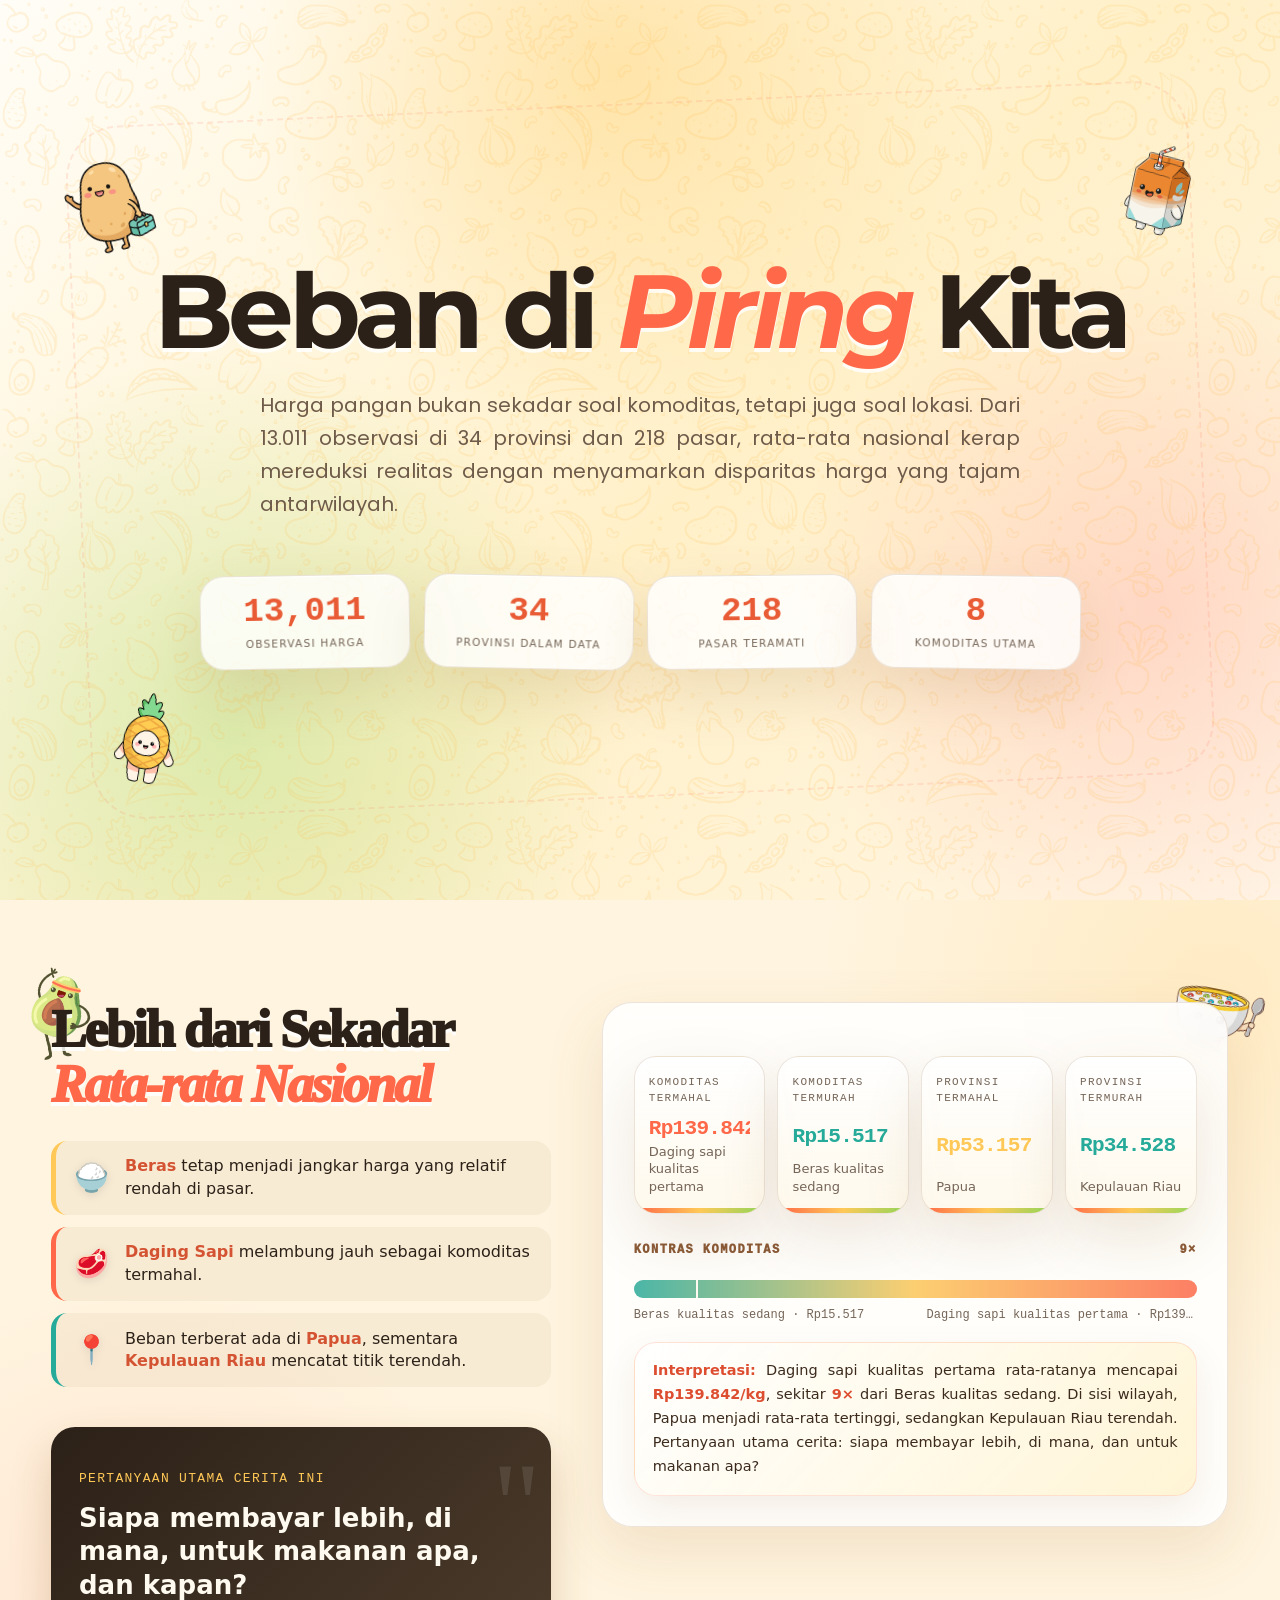
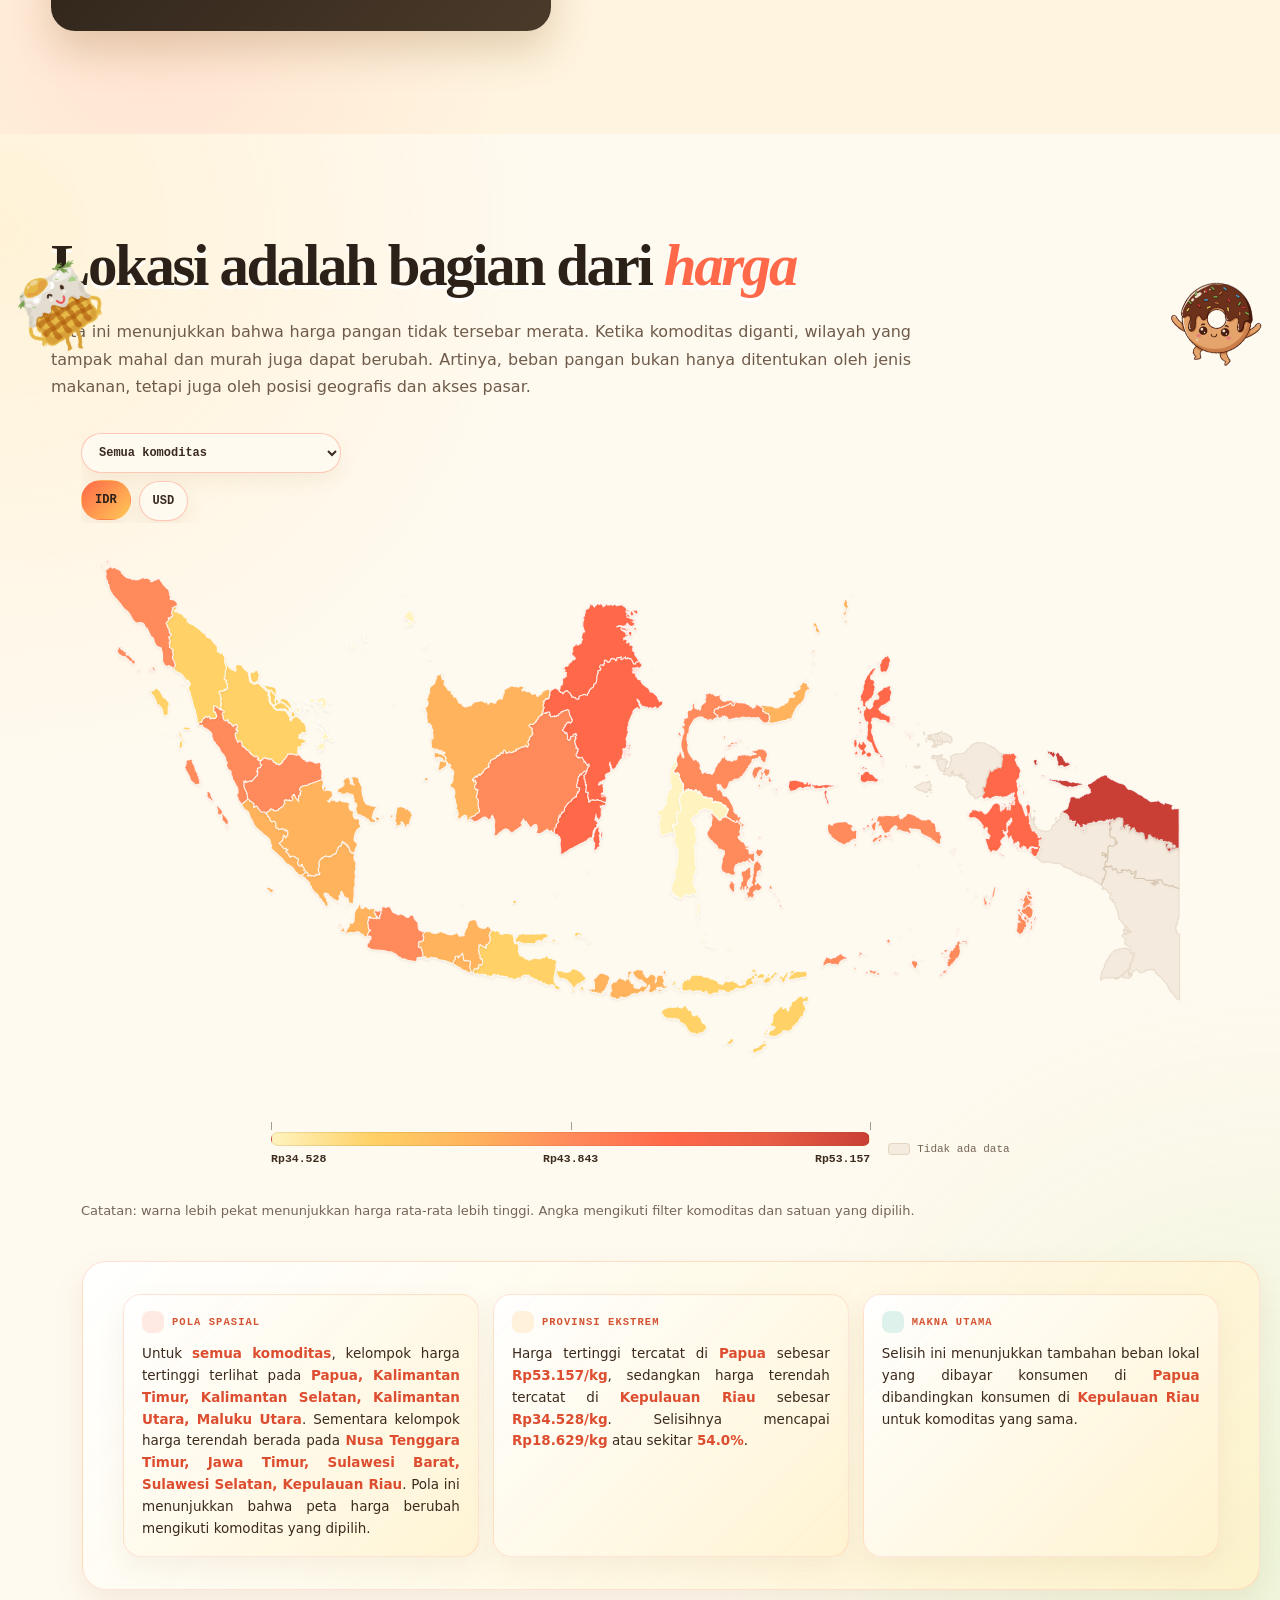
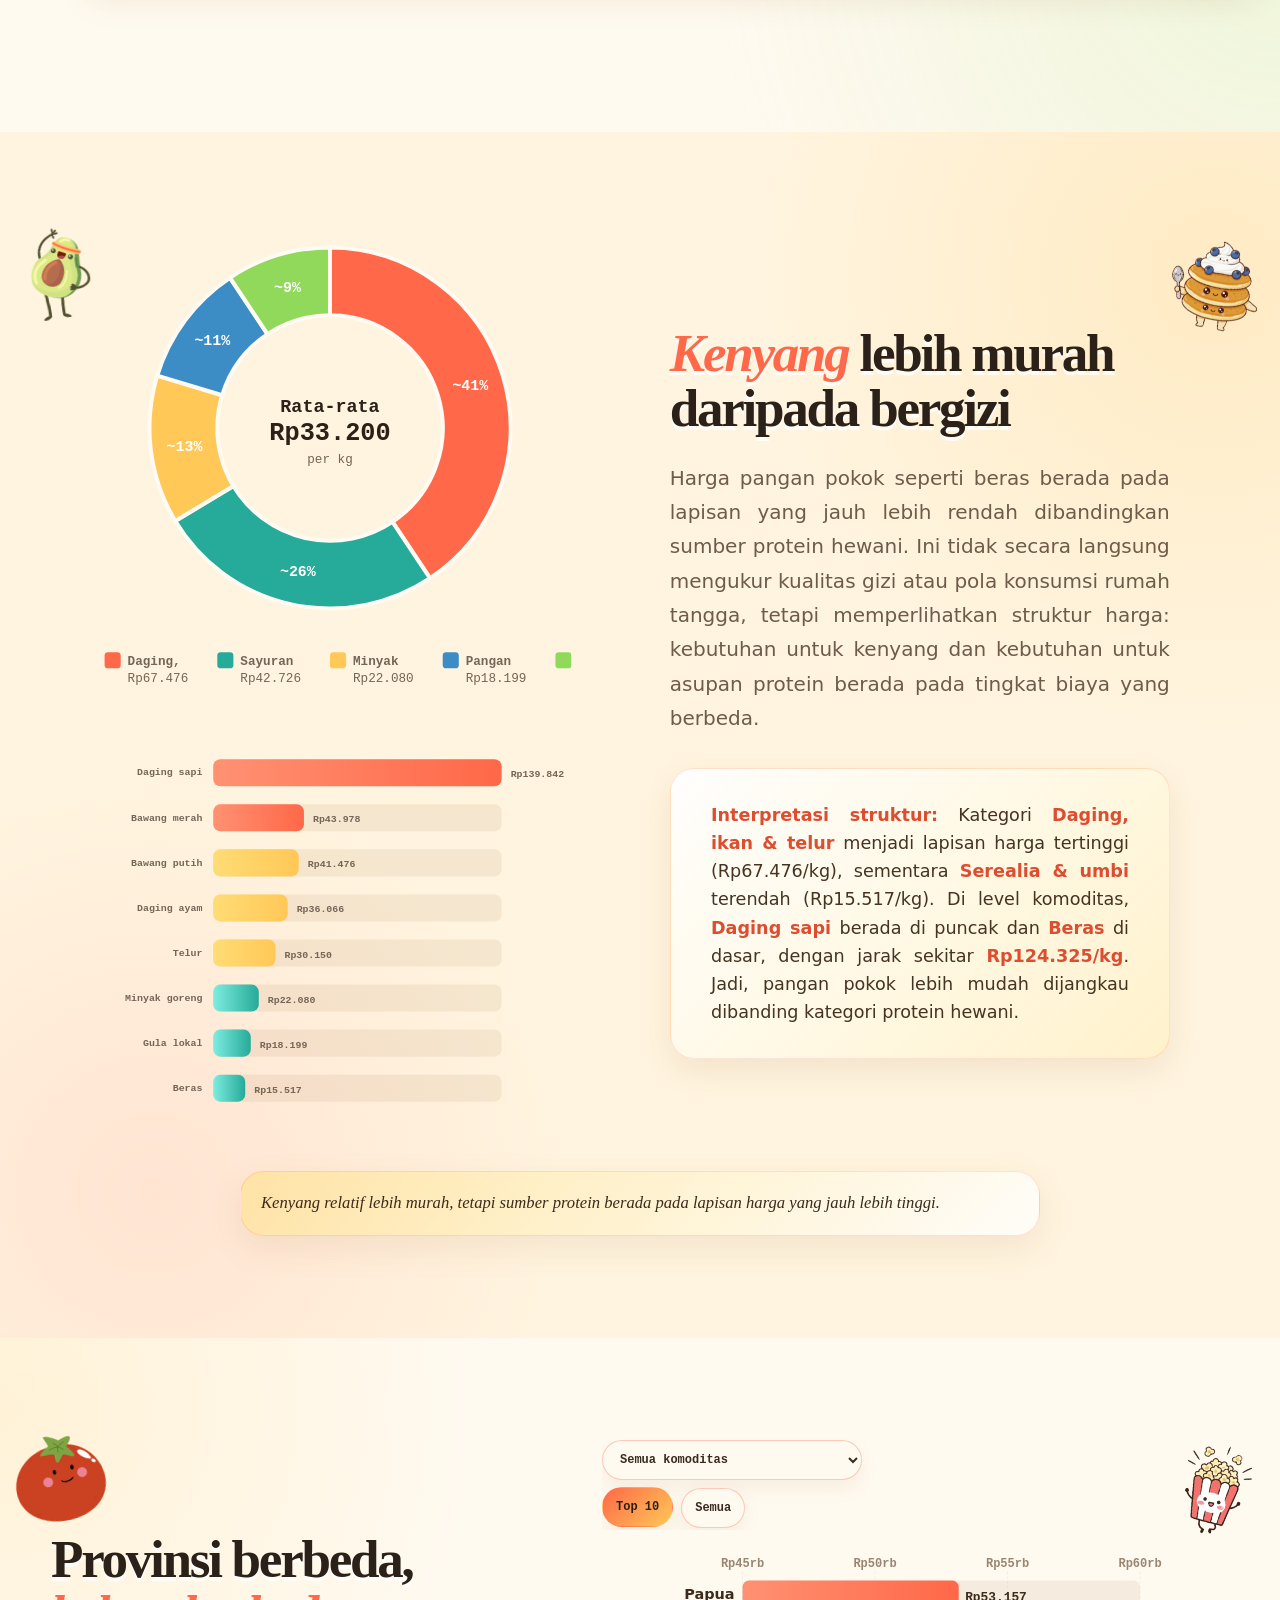
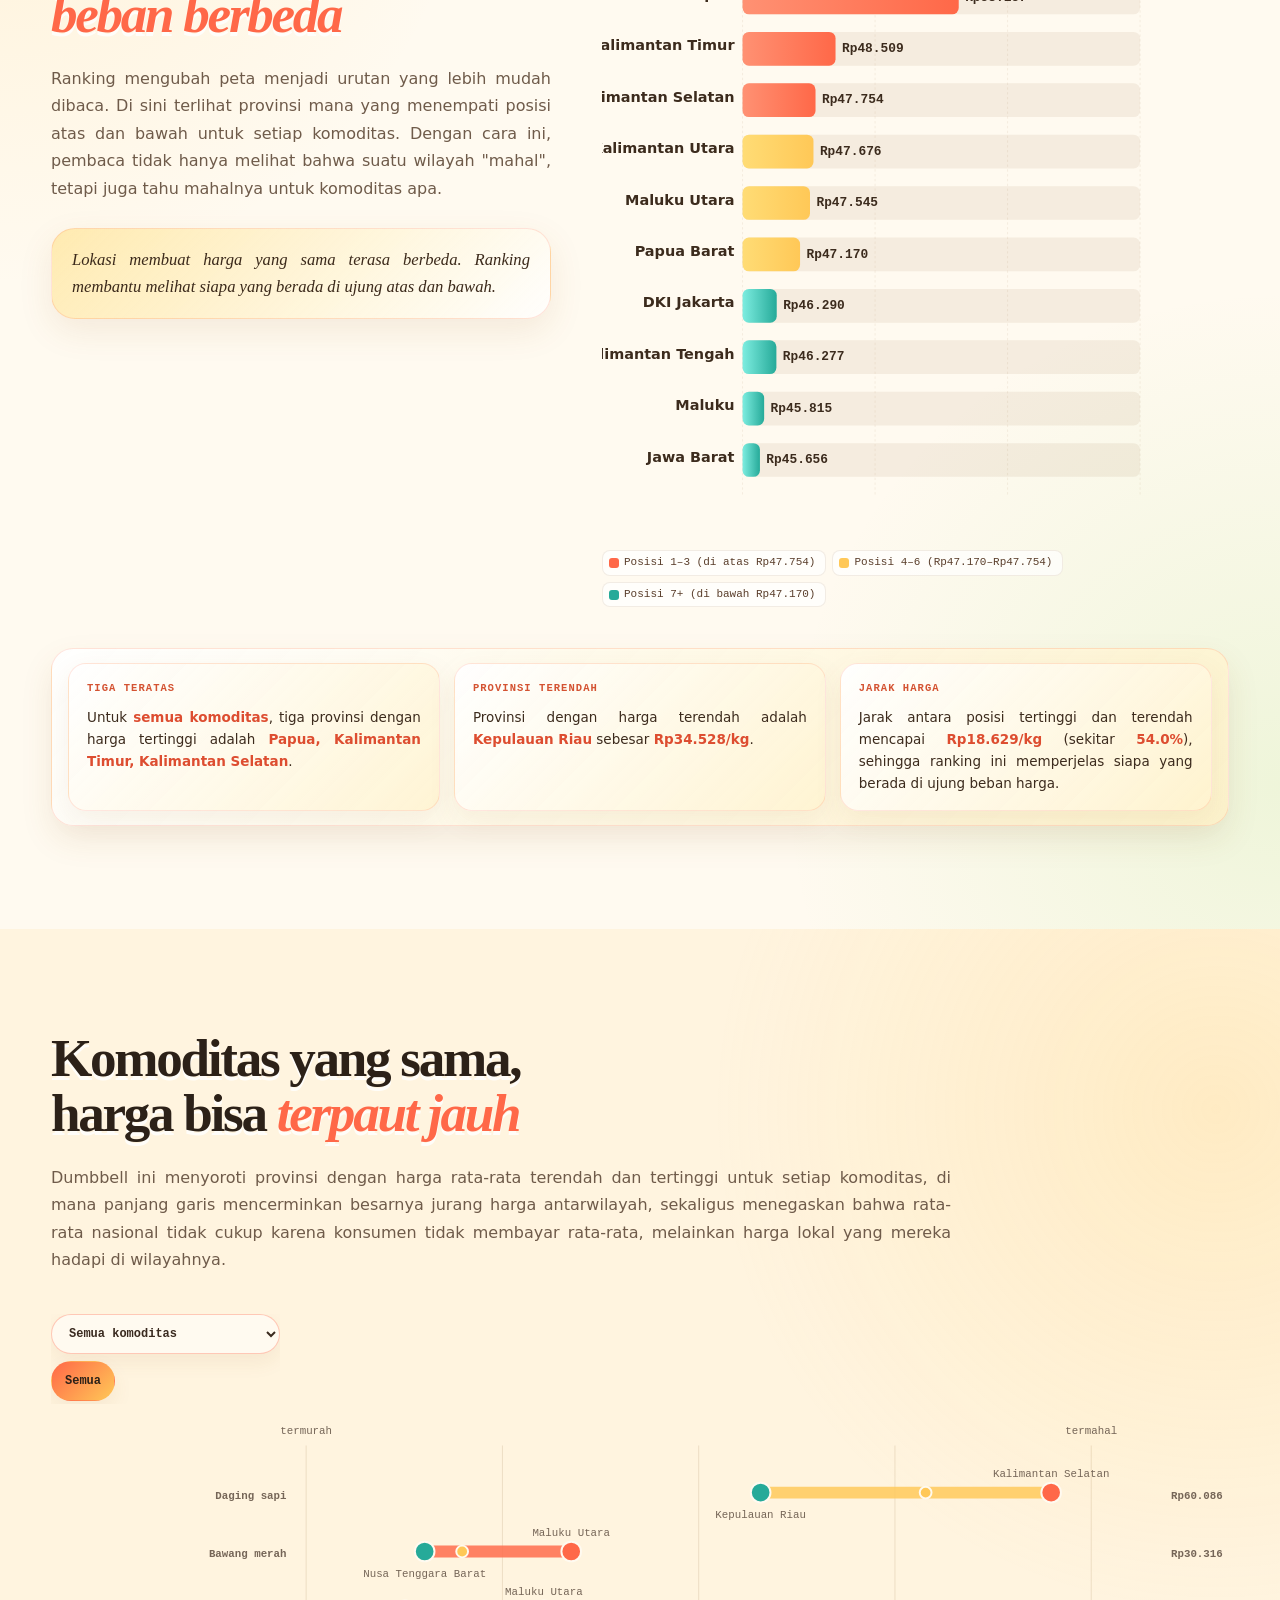
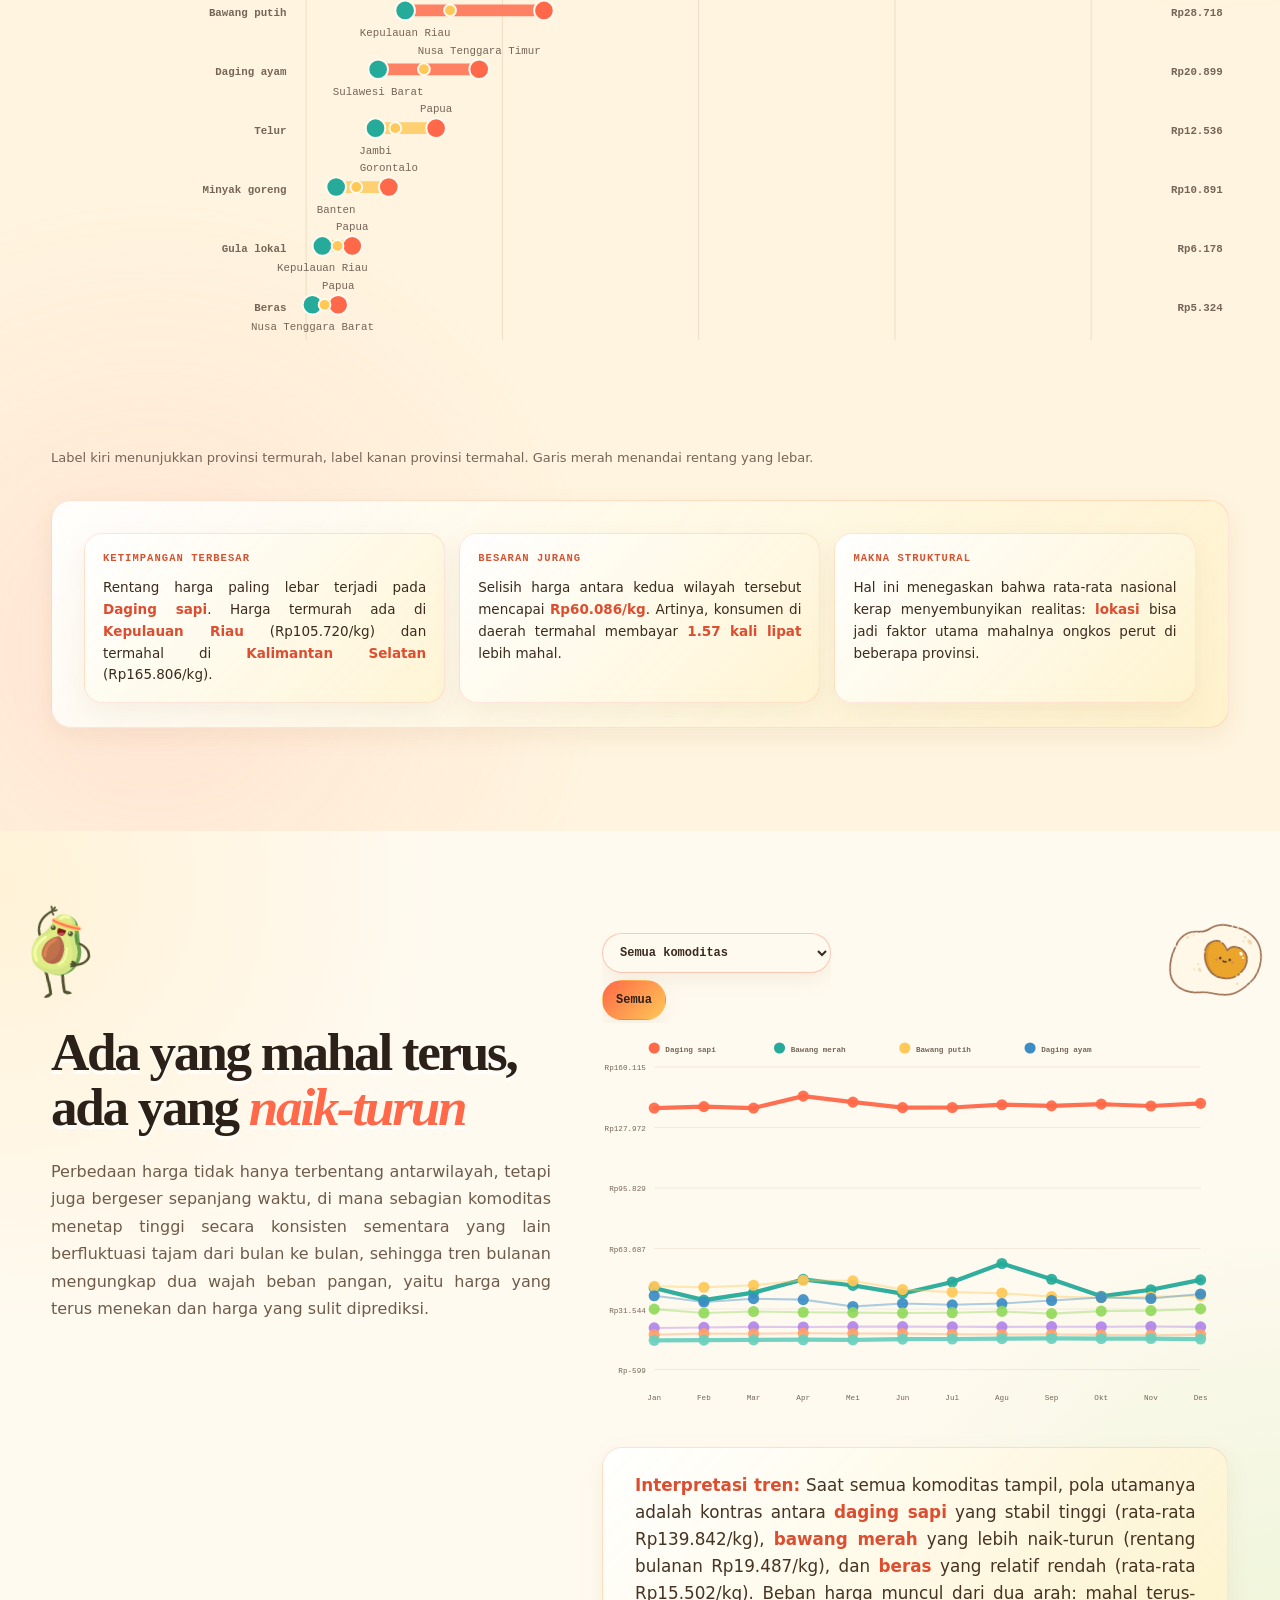
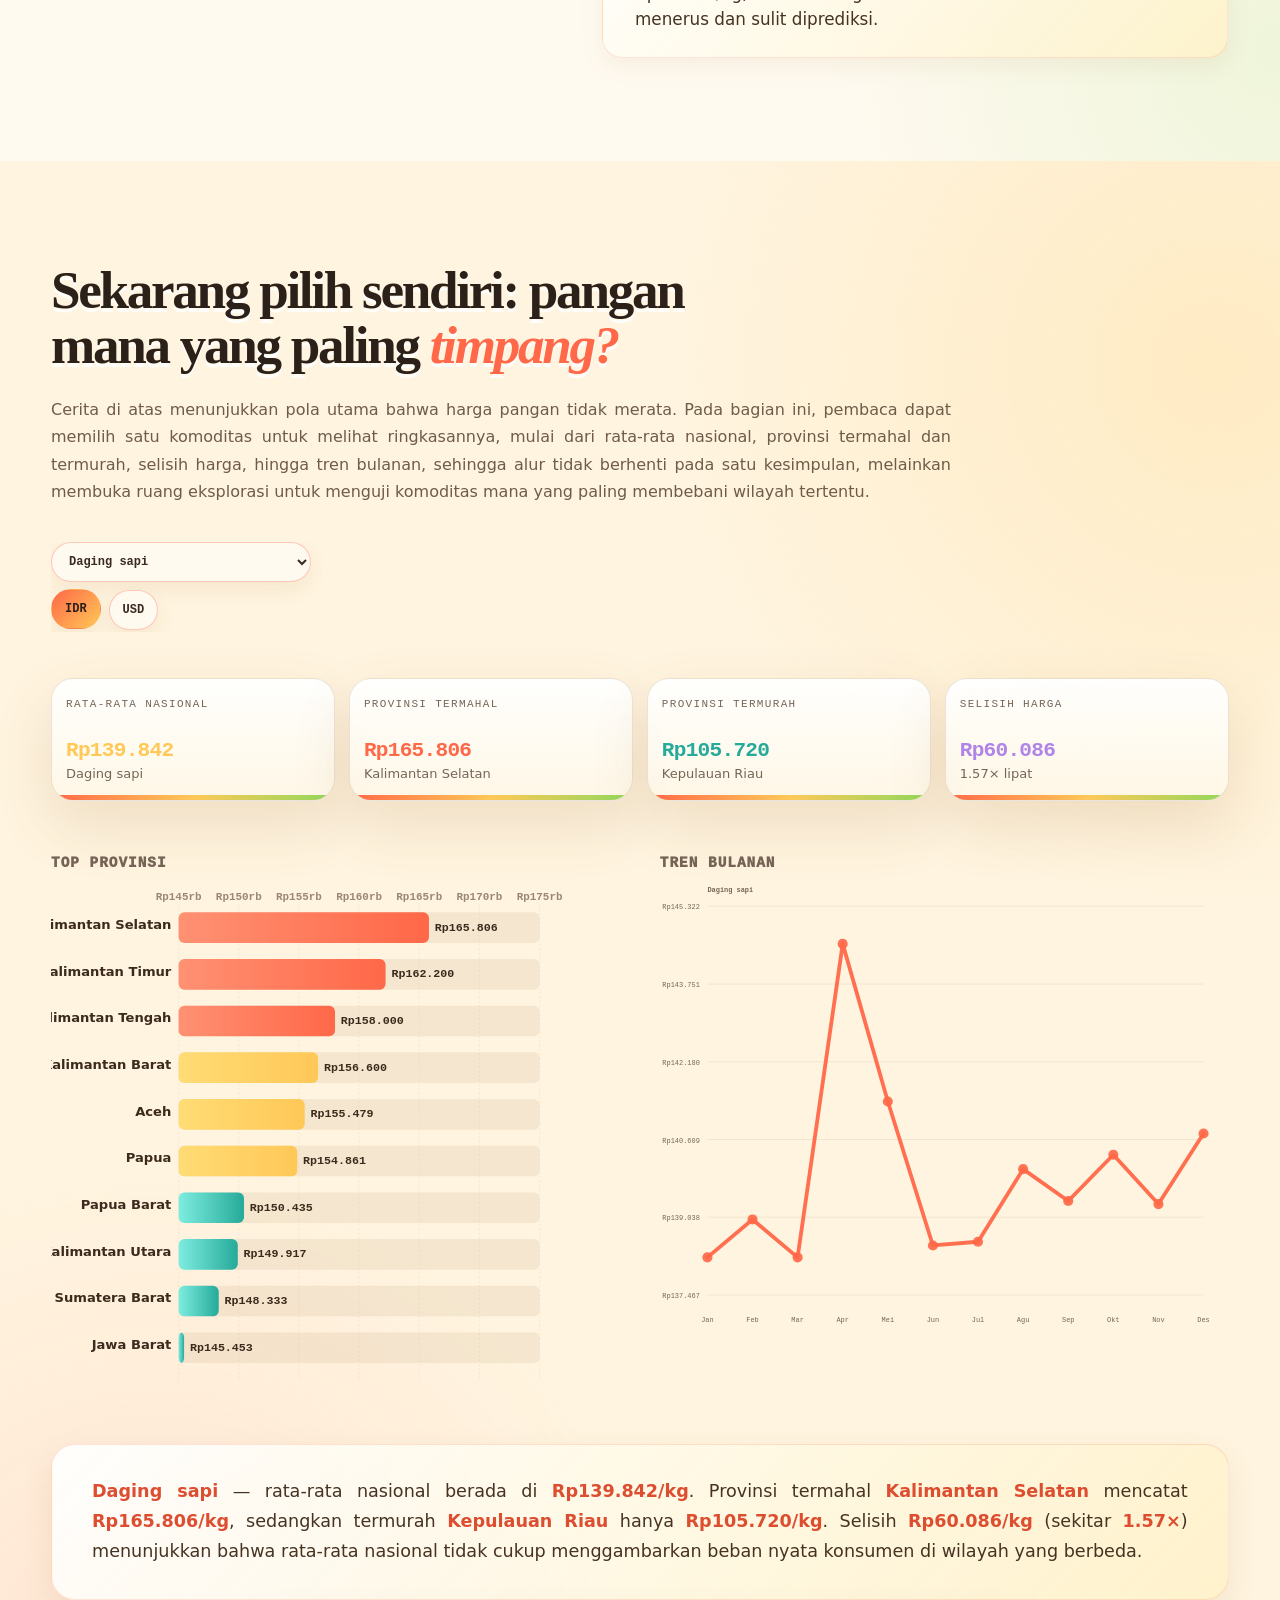
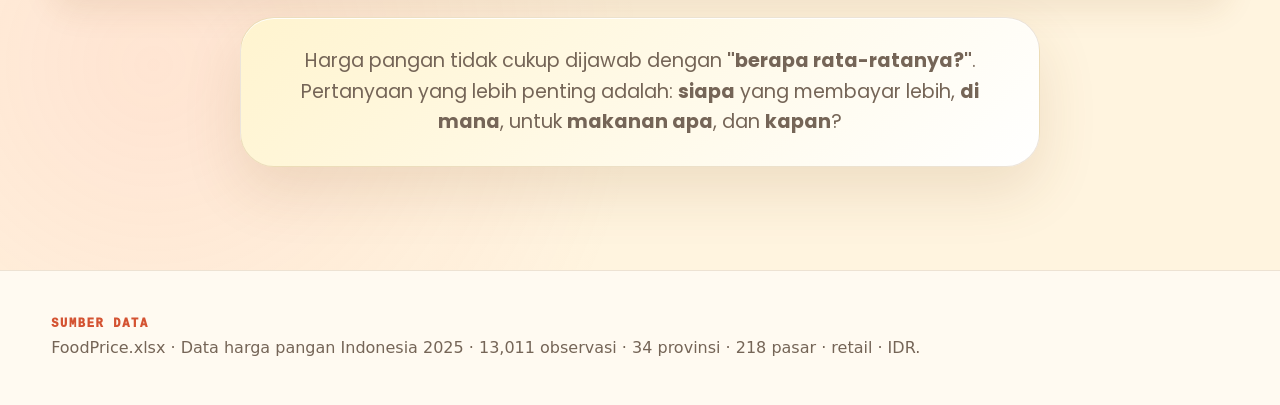
==== commit 0cc5d1a3: "ALHAMDULILLAH" ====
--- a/docs/index.html
+++ b/docs/index.html
@@ -48,9 +48,7 @@
     </defs>
   </svg>
   <div id="progress"></div>
-  <nav class="nav">
-    <div class="nav-links" id="navDots" style="display: none;"></div>
-  </nav>
+
 
   <!-- ═══════════════════════════════════════════════════════ -->
   <!-- HERO — Masalah Utama                                   -->
--- a/docs/css/styles.css
+++ b/docs/css/styles.css
@@ -51,49 +51,6 @@
   background: linear-gradient(90deg, var(--chili), var(--gold), var(--teal));
 }
 
-.nav {
-  position: fixed;
-  z-index: 999;
-  top: 0;
-  left: 0;
-  right: 0;
-  display: flex;
-  align-items: center;
-  justify-content: space-between;
-  padding: 14px clamp(18px, 4vw, 56px);
-  background: linear-gradient(180deg, rgba(8, 8, 7, .88), rgba(8, 8, 7, .18));
-  backdrop-filter: blur(10px);
-}
-
-.brand {
-  font-family: var(--mono);
-  color: var(--gold);
-  font-size: 11px;
-  letter-spacing: .16em;
-  text-transform: uppercase;
-}
-
-.nav-links {
-  display: flex;
-  align-items: center;
-  gap: 10px;
-}
-
-.nav-dot {
-  width: 8px;
-  height: 8px;
-  border-radius: 99px;
-  border: 1px solid rgba(245, 239, 228, .45);
-  background: transparent;
-  cursor: pointer;
-  transition: .2s ease;
-}
-
-.nav-dot.active {
-  width: 28px;
-  background: var(--chili);
-  border-color: var(--chili);
-}
 
 .hero {
   min-height: 100vh;
@@ -748,7 +705,21 @@
     radial-gradient(circle at 18% 82%, rgba(145, 217, 91, .32), transparent 30%),
     radial-gradient(circle at 90% 68%, rgba(255, 139, 137, .28), transparent 28%),
     linear-gradient(135deg, #fffdf7 0%, #fff0c8 54%, #fff7e8 100%);
-}
+  position: relative;
+}
+
+.hero::before {
+  content: '';
+  position: absolute;
+  inset: 0;
+  background-image: url('../assets/images/pattern.png');
+  background-repeat: repeat;
+  background-size: 400px auto;
+  opacity: 0.15;
+  z-index: 0;
+  pointer-events: none;
+}
+
 
 .hero::after {
   inset: 9%;
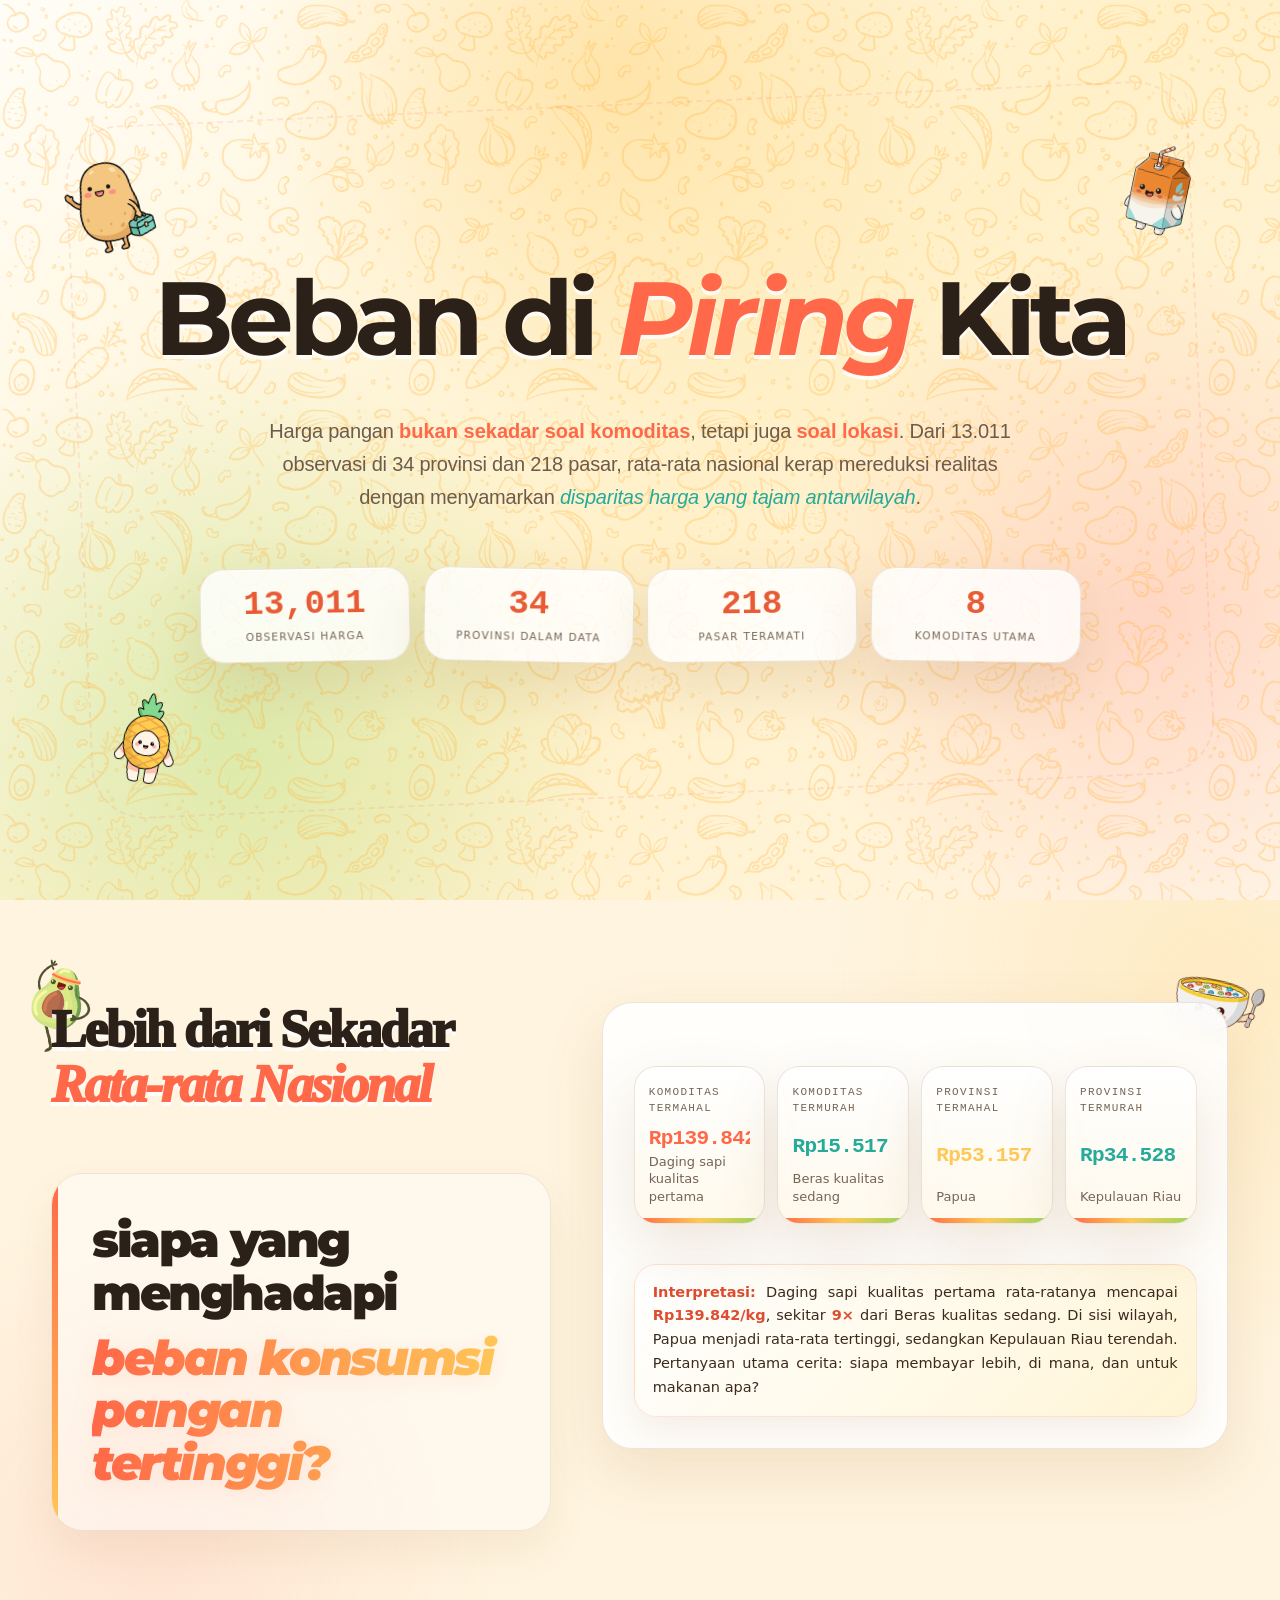
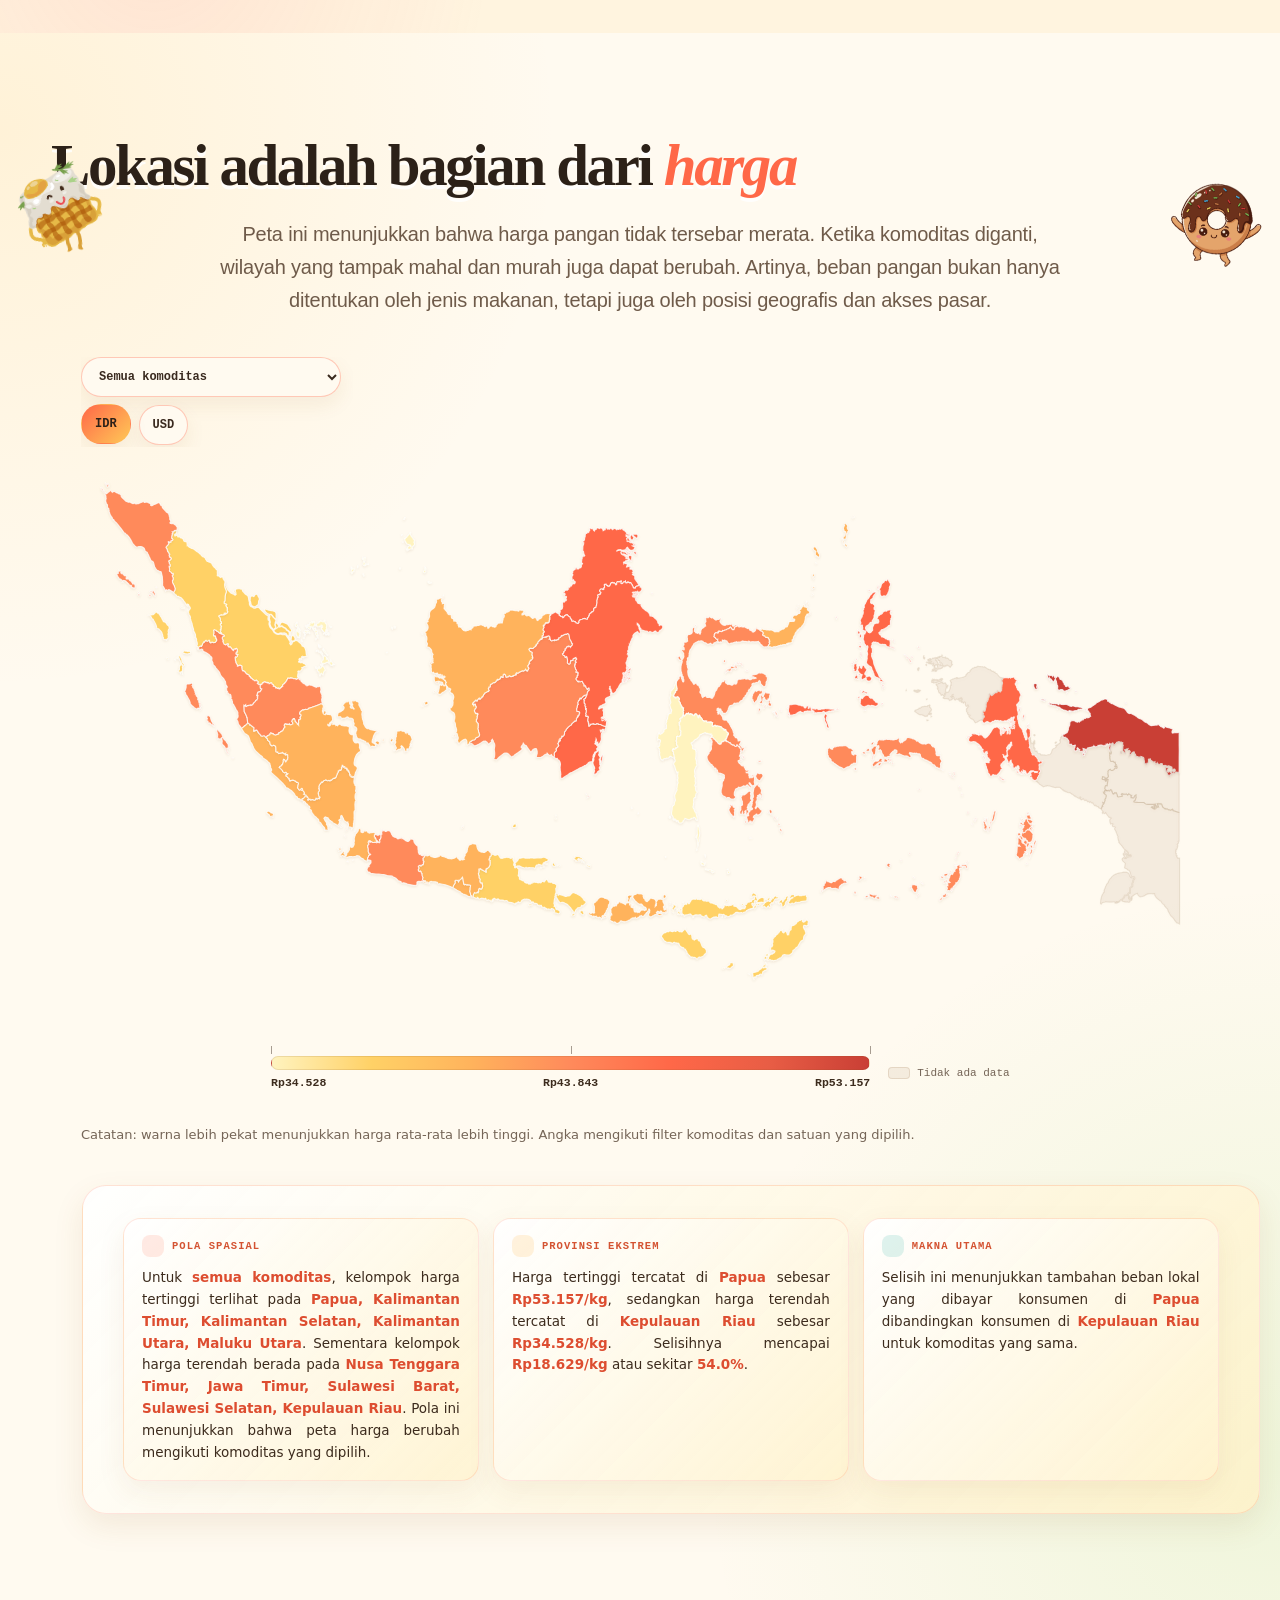
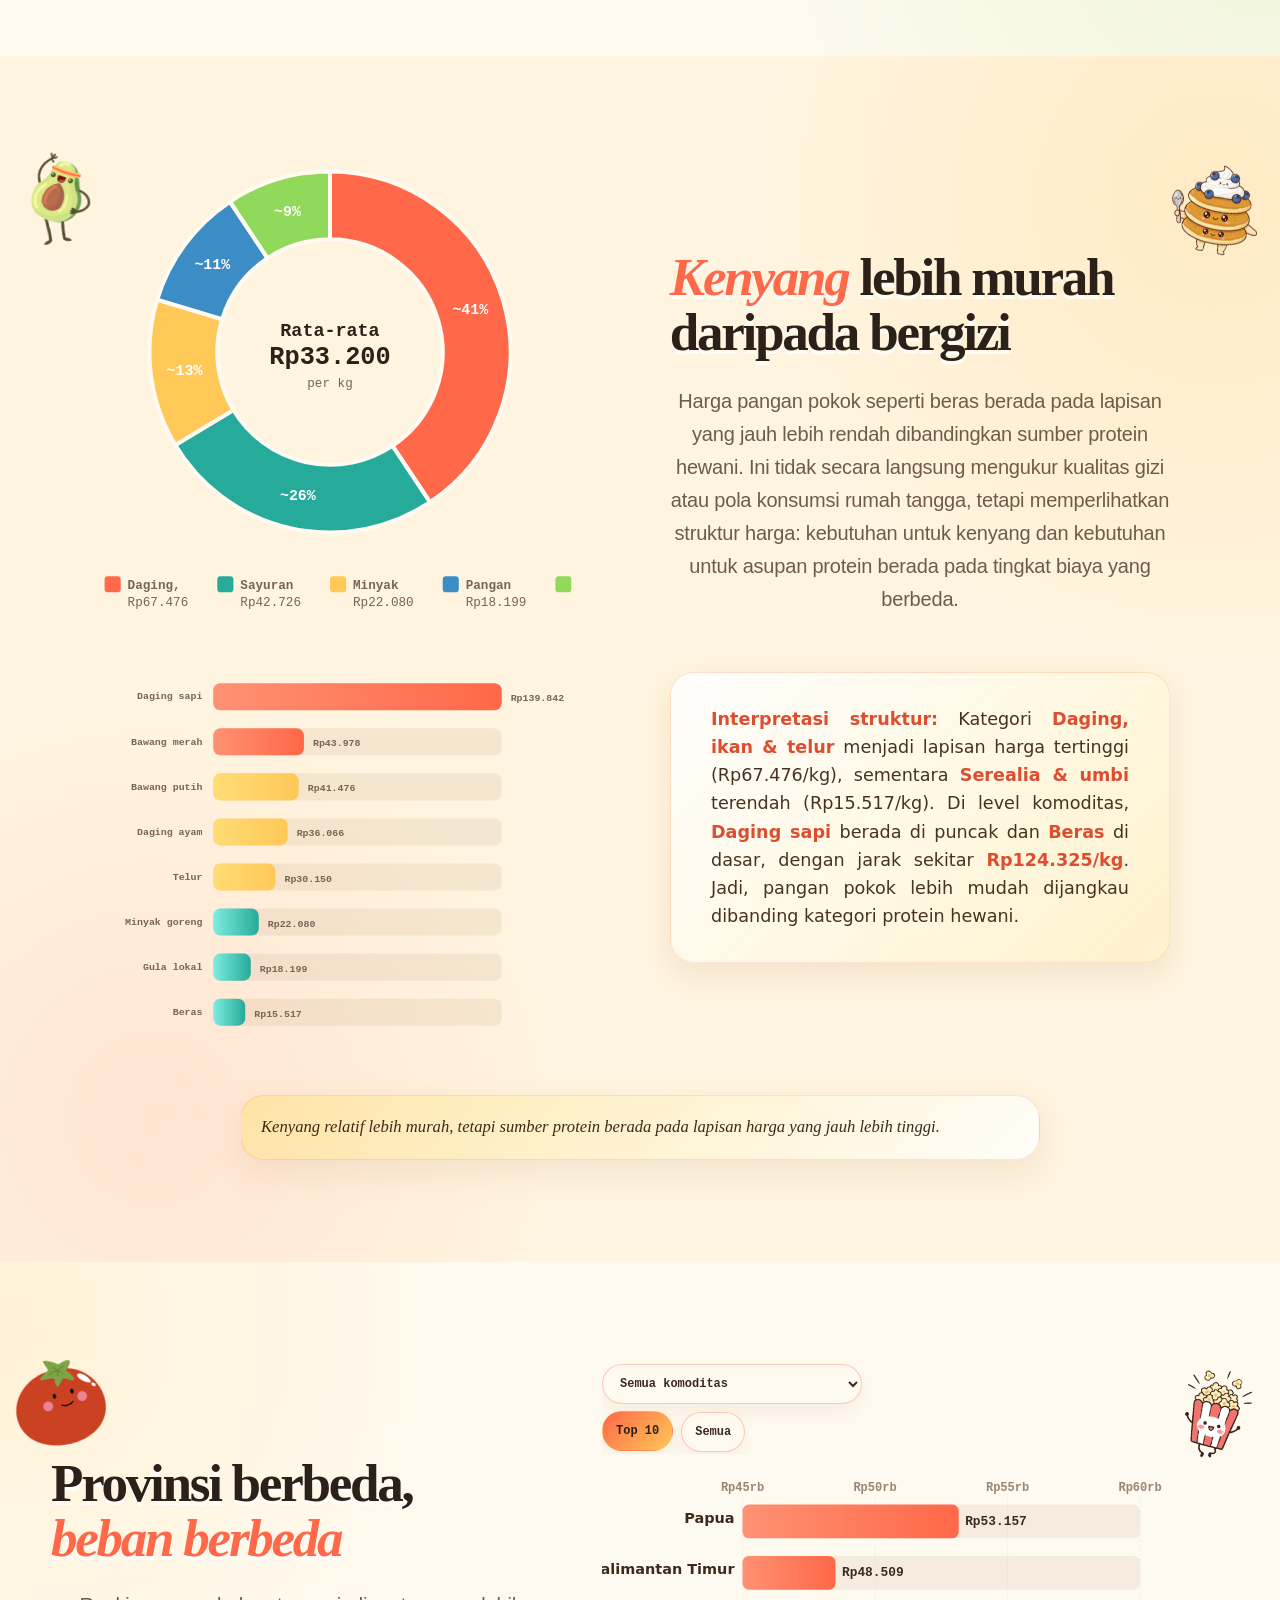
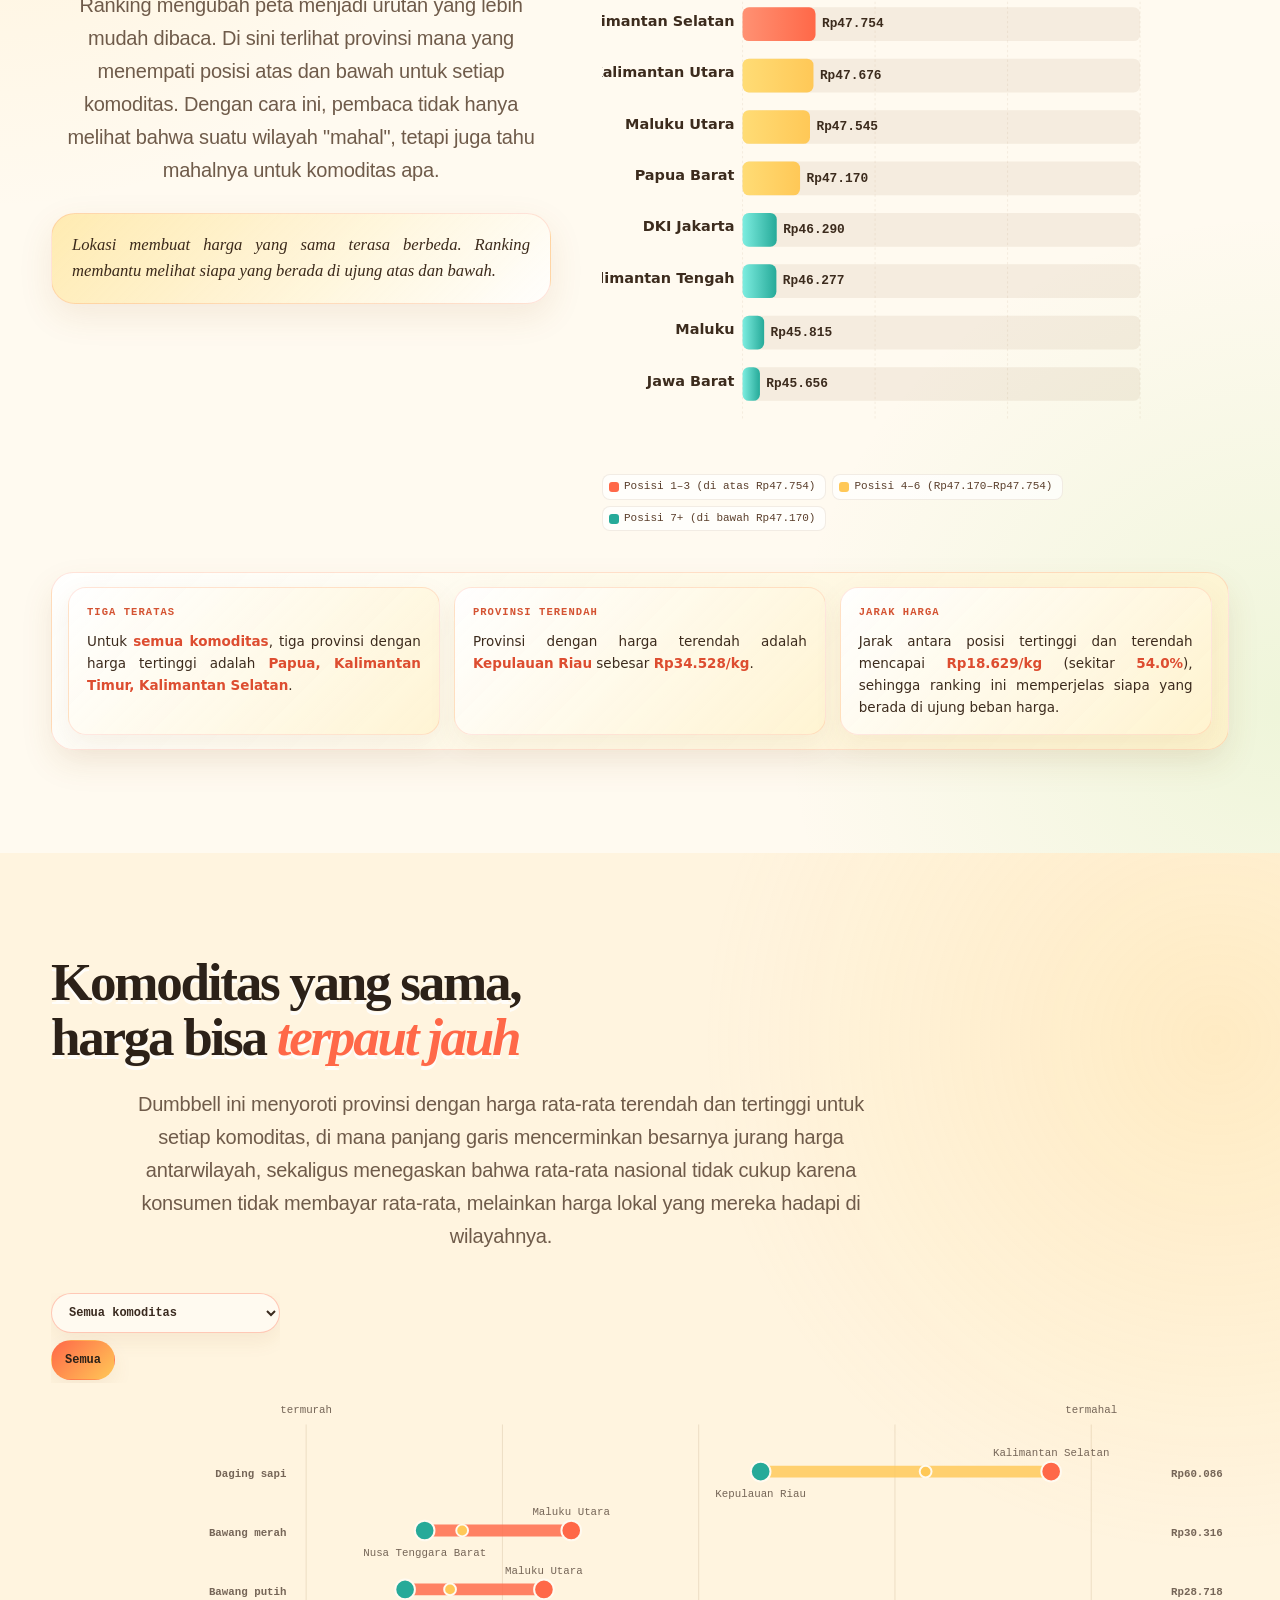
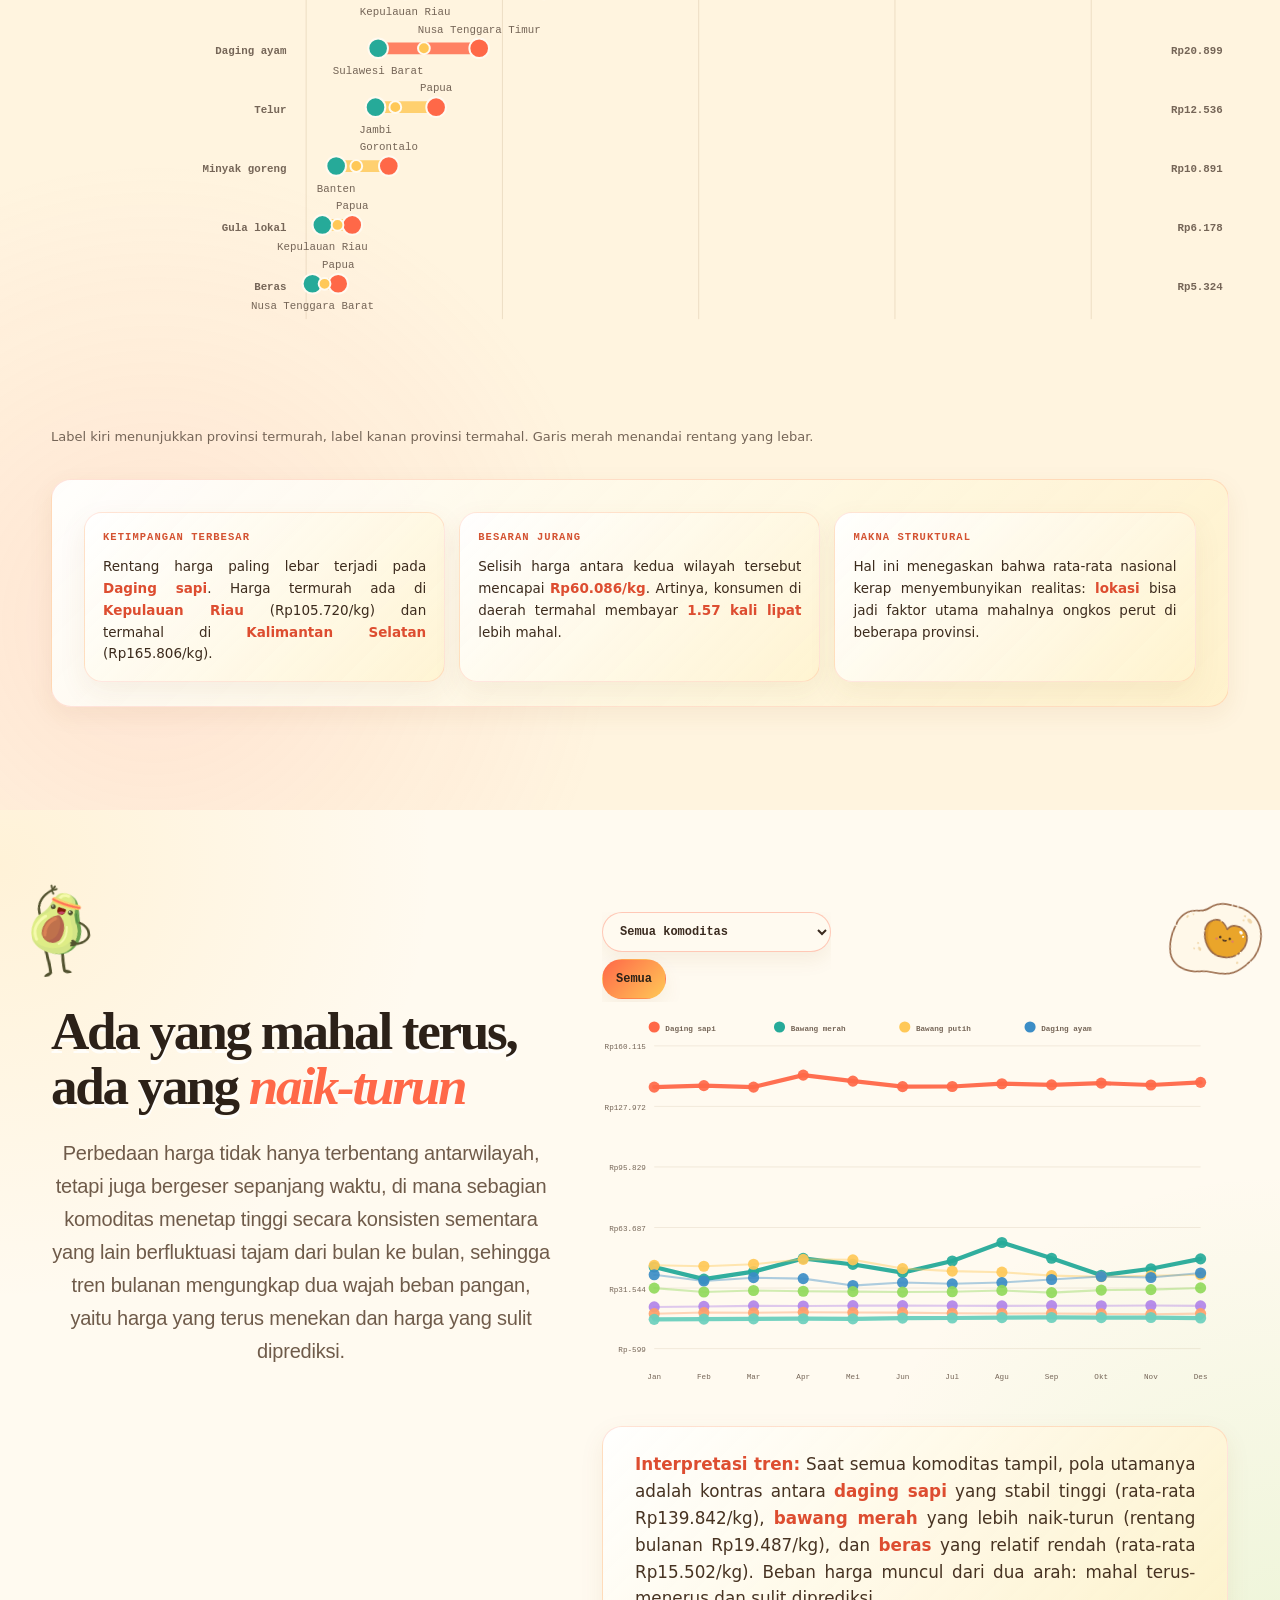
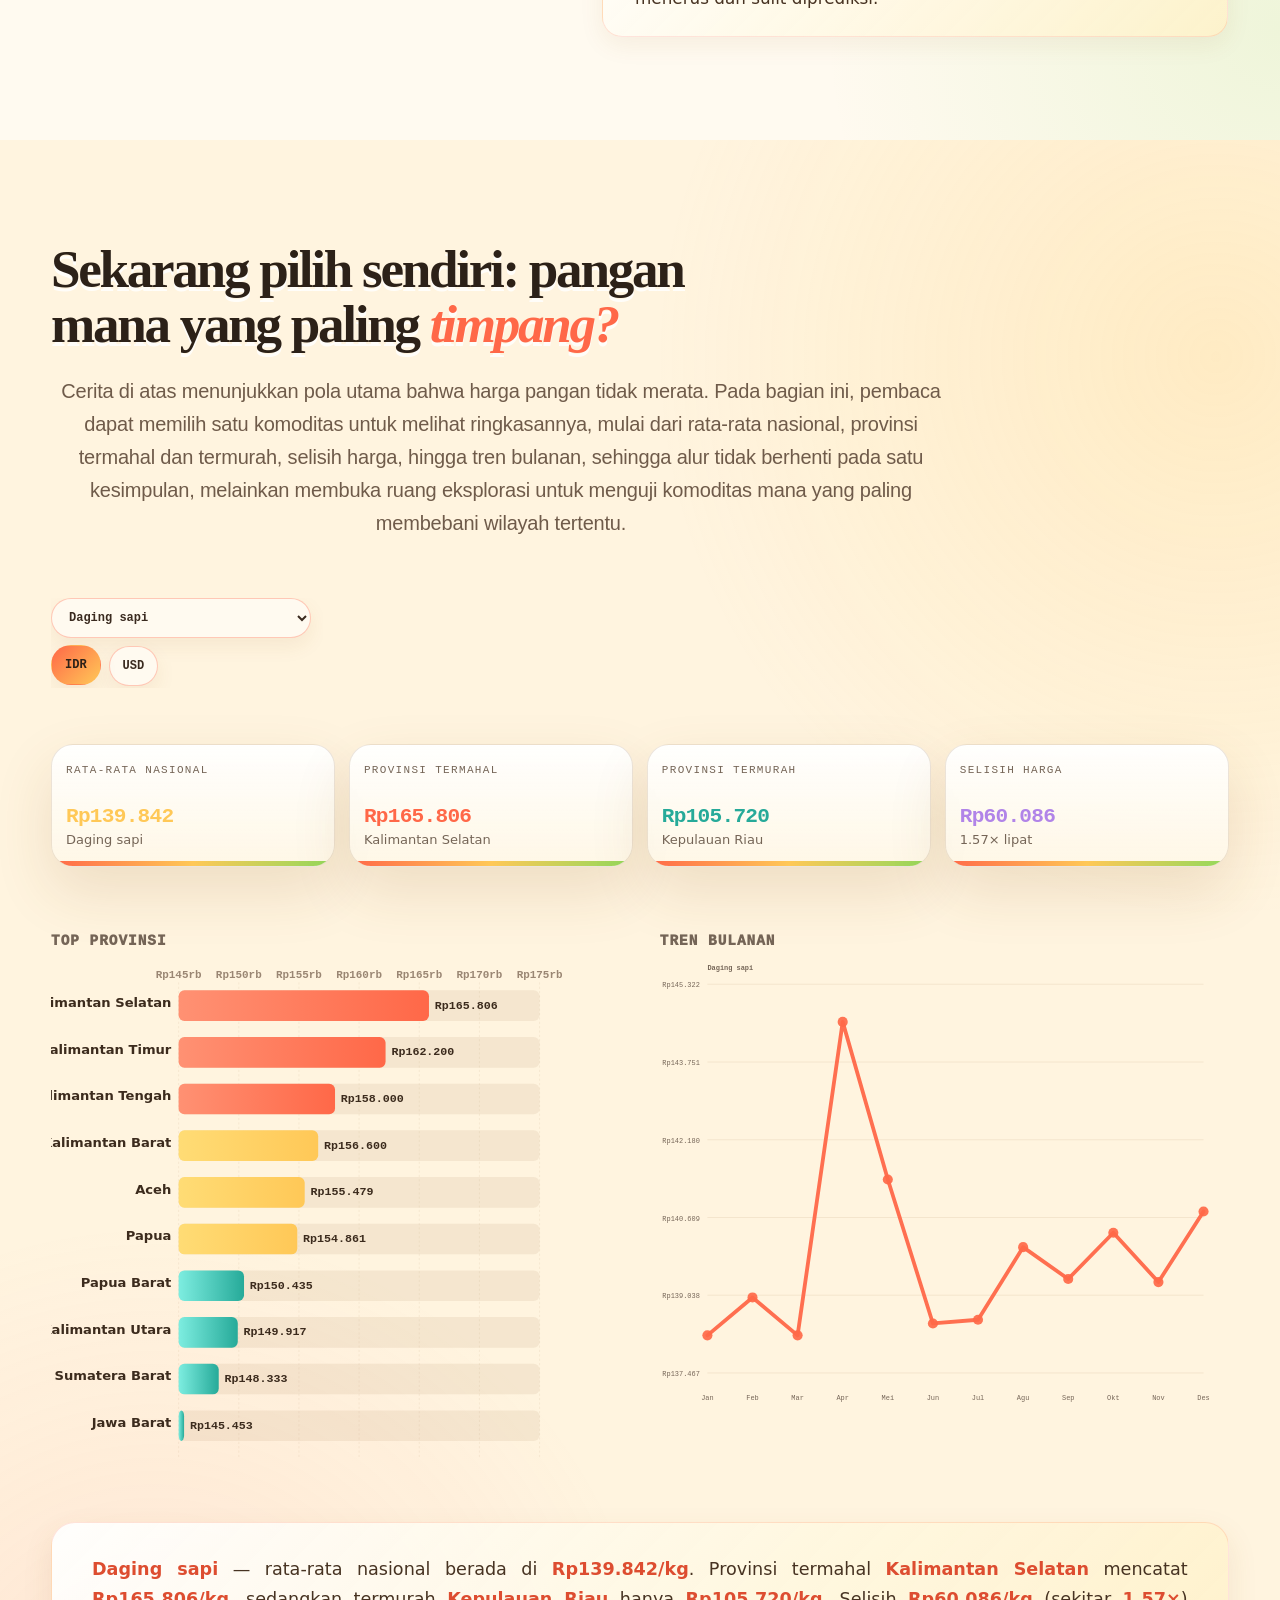
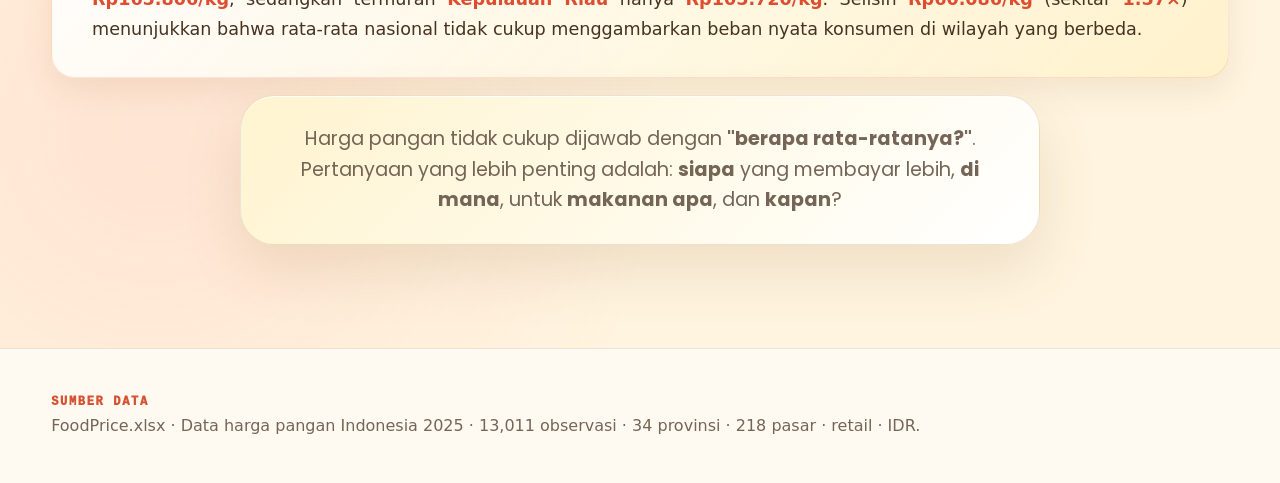
==== commit 1af2d7f2: "ngubah di kopken" ====
--- a/docs/index.html
+++ b/docs/index.html
@@ -13,9 +13,8 @@
   <link rel="stylesheet" href="css/styles.css" />
   <style>
     /* Mengatur semua teks paragraf dan interpretasi menjadi rata kanan-kiri (justify) */
-    p,
+    p:not(.lead),
     .bodytext,
-    .lead,
     .insight,
     .dynamic-interpretation,
     .map-interpretation,
@@ -23,7 +22,7 @@
     .rank-interp-card,
     .rank-interp-card div,
     .chart-note,
-    .copy p,
+    .copy p:not(.lead),
     .dynamic-interpretation p {
       text-align: justify !important;
     }
@@ -62,7 +61,9 @@
       loading="lazy" />
     <div class="hero-inner">
       <h1 class="reveal">Beban di <em>Piring</em> Kita</h1>
-      <p class="lead reveal">Harga pangan bukan sekadar soal komoditas, tetapi juga soal lokasi. Dari 13.011 observasi di 34 provinsi dan 218 pasar, rata-rata nasional kerap mereduksi realitas dengan menyamarkan disparitas harga yang tajam antarwilayah.</p>
+      <p class="lead reveal">Harga pangan <strong>bukan sekadar soal komoditas</strong>, tetapi juga <strong>soal
+          lokasi</strong>. Dari 13.011 observasi di 34 provinsi dan 218 pasar, rata-rata nasional kerap mereduksi
+        realitas dengan menyamarkan <em>disparitas harga yang tajam antarwilayah</em>.</p>
       <div class="meta-grid reveal">
         <div class="meta-card">
           <div class="meta-num">13,011</div>
@@ -96,36 +97,14 @@
       <div class="copy reveal editorial-hook">
         <h2 class="hook-lead">Lebih dari Sekadar <em>Rata-rata Nasional</em></h2>
 
-        <div class="hook-visual-grid">
-          <div class="hook-fact">
-            <span class="fact-icon">🍚</span>
-            <div class="fact-body">
-              <strong>Beras</strong> tetap menjadi jangkar harga yang relatif rendah di pasar.
-            </div>
-          </div>
-          <div class="hook-fact">
-            <span class="fact-icon">🥩</span>
-            <div class="fact-body">
-              <strong>Daging Sapi</strong> melambung jauh sebagai komoditas termahal.
-            </div>
-          </div>
-          <div class="hook-fact">
-            <span class="fact-icon">📍</span>
-            <div class="fact-body">
-              Beban terberat ada di <strong>Papua</strong>, sementara <strong>Kepulauan Riau</strong> mencatat titik
-              terendah.
-            </div>
-          </div>
-        </div>
-
-        <div class="hook-question-box">
-          <p>Pertanyaan Utama Cerita Ini</p>
-          <h3 class="big-question">Siapa membayar lebih, di mana, untuk makanan apa, dan kapan?</h3>
+        <div class="modern-question-block reveal">
+          <h3 class="big-question-modern">siapa yang menghadapi<br> <span>beban konsumsi pangan tertinggi?</span>
+          </h3>
         </div>
       </div>
       <div class="reveal panel">
         <div class="kpi-grid" id="kpiGrid"></div>
-        <div id="commodityContrast"></div>
+
         <div class="dynamic-interpretation" id="kpiInsight"></div>
       </div>
     </div>
@@ -140,7 +119,7 @@
       loading="lazy" />
     <div class="map-header reveal" style="max-width: 1280px; margin: 0 auto 32px;">
       <h2>Lokasi adalah bagian dari <em>harga</em></h2>
-      <p class="bodytext" style="max-width: 860px;">Peta ini menunjukkan bahwa harga pangan tidak tersebar merata.
+      <p class="lead reveal" style="max-width: 860px; margin: 0 auto 40px;">Peta ini menunjukkan bahwa harga pangan tidak tersebar merata.
         Ketika komoditas diganti, wilayah yang tampak mahal dan murah juga dapat berubah. Artinya, beban pangan bukan
         hanya ditentukan oleh jenis makanan, tetapi juga oleh posisi geografis dan akses pasar.</p>
     </div>
@@ -200,7 +179,7 @@
       <!-- Right Column: Title, Description, and Interpretation -->
       <div class="copy" style="display: flex; flex-direction: column; justify-content: start; gap: 16px;">
         <h2 style="margin-top: 0; margin-bottom: 8px;"><em>Kenyang</em> lebih murah daripada bergizi</h2>
-        <p class="bodytext" style="font-size: 20px; text-align: justify; margin-bottom: 0;">Harga pangan pokok seperti
+        <p class="lead reveal" style="margin-bottom: 24px;">Harga pangan pokok seperti
           beras berada pada lapisan yang jauh lebih rendah dibandingkan sumber protein hewani. Ini tidak secara langsung
           mengukur kualitas gizi atau pola konsumsi rumah tangga, tetapi memperlihatkan struktur harga: kebutuhan untuk
           kenyang dan kebutuhan untuk asupan protein berada pada tingkat biaya yang berbeda.</p>
@@ -231,7 +210,7 @@
     <div class="story-grid">
       <div class="copy reveal">
         <h2>Provinsi berbeda, <em>beban berbeda</em></h2>
-        <p class="bodytext">Ranking mengubah peta menjadi urutan yang lebih mudah dibaca. Di sini terlihat provinsi mana
+        <p class="lead reveal" style="margin-bottom: 24px;">Ranking mengubah peta menjadi urutan yang lebih mudah dibaca. Di sini terlihat provinsi mana
           yang menempati posisi atas dan bawah untuk setiap komoditas. Dengan cara ini, pembaca tidak hanya melihat
           bahwa
           suatu wilayah "mahal", tetapi juga tahu mahalnya untuk komoditas apa.</p>
@@ -264,7 +243,7 @@
     <div class="reveal" style="max-width: 1280px; margin: 0 auto;">
       <div class="copy reveal" style="position: static; max-width: 900px; margin-bottom: 40px;">
         <h2>Komoditas yang sama, harga bisa <em>terpaut jauh</em></h2>
-        <p class="bodytext">Dumbbell ini menyoroti provinsi dengan harga rata-rata terendah dan tertinggi untuk setiap komoditas, di mana panjang garis mencerminkan besarnya jurang harga antarwilayah, sekaligus menegaskan bahwa rata-rata nasional tidak cukup karena konsumen tidak membayar rata-rata, melainkan harga lokal yang mereka hadapi di wilayahnya.</p>
+        <p class="lead reveal" style="margin-bottom: 32px;">Dumbbell ini menyoroti provinsi dengan harga rata-rata terendah dan tertinggi untuk setiap komoditas, di mana panjang garis mencerminkan besarnya jurang harga antarwilayah, sekaligus menegaskan bahwa rata-rata nasional tidak cukup karena konsumen tidak membayar rata-rata, melainkan harga lokal yang mereka hadapi di wilayahnya.</p>
       </div>
 
       <!-- Dumbbell Chart - Full Width Hero Chart -->
@@ -297,7 +276,7 @@
     <div class="story-grid">
       <div class="copy reveal">
         <h2>Ada yang mahal terus, ada yang <em>naik-turun</em></h2>
-        <p class="bodytext">Perbedaan harga tidak hanya terbentang antarwilayah, tetapi juga bergeser sepanjang waktu, di mana sebagian komoditas menetap tinggi secara konsisten sementara yang lain berfluktuasi tajam dari bulan ke bulan, sehingga tren bulanan mengungkap dua wajah beban pangan, yaitu harga yang terus menekan dan harga yang sulit diprediksi.</p>
+        <p class="lead reveal" style="margin-bottom: 24px;">Perbedaan harga tidak hanya terbentang antarwilayah, tetapi juga bergeser sepanjang waktu, di mana sebagian komoditas menetap tinggi secara konsisten sementara yang lain berfluktuasi tajam dari bulan ke bulan, sehingga tren bulanan mengungkap dua wajah beban pangan, yaitu harga yang terus menekan dan harga yang sulit diprediksi.</p>
       </div>
       <div class="reveal" style="display: flex; flex-direction: column; gap: 16px;">
         <div class="panel-title" style="margin-bottom: 0;">
@@ -322,8 +301,11 @@
     <div class="explorer">
       <div class="copy reveal" style="position:static;max-width:900px">
         <h2>Sekarang pilih sendiri: pangan mana yang paling <em>timpang?</em></h2>
-        <p class="bodytext">Cerita di atas menunjukkan pola utama bahwa harga pangan tidak merata. Pada bagian ini, pembaca dapat memilih satu komoditas untuk melihat ringkasannya, mulai dari rata-rata nasional, provinsi termahal dan termurah, selisih harga, hingga tren bulanan, sehingga alur tidak berhenti pada satu kesimpulan, melainkan membuka ruang eksplorasi untuk menguji komoditas mana yang paling membebani wilayah tertentu.</p>
-   
+        <p class="lead reveal" style="max-width: 900px; margin: 0 auto 40px;">Cerita di atas menunjukkan pola utama bahwa harga pangan tidak merata. Pada bagian ini,
+          pembaca dapat memilih satu komoditas untuk melihat ringkasannya, mulai dari rata-rata nasional, provinsi
+          termahal dan termurah, selisih harga, hingga tren bulanan, sehingga alur tidak berhenti pada satu kesimpulan,
+          melainkan membuka ruang eksplorasi untuk menguji komoditas mana yang paling membebani wilayah tertentu.</p>
+
       </div>
       <div class="reveal" style="display: flex; flex-direction: column; gap: 24px; width: 100%;">
         <div class="panel-title" style="margin-bottom: 0;">
--- a/docs/css/styles.css
+++ b/docs/css/styles.css
@@ -88,7 +88,8 @@
 }
 
 h1 {
-  font-family: 'Montserrat', var(--sans);f);
+  font-family: 'Montserrat', var(--sans);
+  f);
   font-size: clamp(46px, 9vw, 118px);
   line-height: .94;
   margin: 0 0 28px;
@@ -106,19 +107,49 @@
 }
 
 .lead {
-  max-width: 820px;
+  max-width: 940px;
   margin: 0 auto;
   color: var(--muted);
-  font-size: clamp(17px, 2vw, 22px);
+  font-size: clamp(20px, 2.5vw, 30px);
   font-family: 'Poppins', sans-serif;
+  font-weight: 300;
+  line-height: 1.65;
+  letter-spacing: -0.01em;
+  text-align: center;
+}
+
+.hero .lead {
+  margin-top: 48px;
+  position: relative;
+}
+
+.hero .lead::before {
+  display: none;
+}
+
+.lead strong {
+  color: var(--text);
+  font-weight: 600;
+  letter-spacing: 0;
+}
+
+.hero .lead strong {
+  color: var(--chili); /* Changed from gold gradient to chili for contrast */
+  font-weight: 800;
+}
+
+.hero .lead em {
+  color: var(--teal);
+  font-style: italic;
+  font-weight: 500;
 }
 
 .meta-grid {
   margin: 54px auto 0;
-  max-width: 920px;
+  max-width: 1000px;
   display: grid;
-  grid-template-columns: repeat(4, 1fr);
-  gap: 14px;
+  grid-template-columns: repeat(auto-fit, minmax(200px, 1fr));
+  gap: 16px;
 }
 
 .meta-card {
@@ -307,9 +338,9 @@
 
 .kpi-grid {
   display: grid;
-  grid-template-columns: repeat(4, 1fr);
-  gap: 14px;
-  margin: 22px 0 28px;
+  grid-template-columns: repeat(auto-fit, minmax(240px, 1fr));
+  gap: 24px;
+  margin: 32px 0 40px;
 }
 
 .kpi {
@@ -342,12 +373,12 @@
 .kpi-val {
   font-family: var(--mono);
   font-weight: 900;
-  font-size: clamp(20px, 2.2vw, 32px);
+  font-size: clamp(18px, 2.4vw, 26px);
   color: var(--text);
   margin: 8px 0 4px;
   white-space: nowrap;
-  overflow: hidden;
-  text-overflow: ellipsis;
+  letter-spacing: -0.04em;
+  overflow: visible;
 }
 
 .kpi-sub {
@@ -715,7 +746,7 @@
   background-image: url('../assets/images/pattern.png');
   background-repeat: repeat;
   background-size: 400px auto;
-  opacity: 0.15;
+  opacity: 0.30;
   z-index: 0;
   pointer-events: none;
 }
@@ -760,7 +791,6 @@
   color: #ff6848;
 }
 
-.lead,
 .bodytext,
 .chart-note,
 .meta-label,
@@ -769,6 +799,11 @@
 .svg-label,
 .legend {
   color: var(--muted);
+}
+
+.lead {
+  color: var(--text);
+  opacity: 0.85;
 }
 
 .bodytext strong {
@@ -2463,81 +2498,56 @@
   color: var(--text);
 }
 
-.hook-visual-grid {
-  display: grid;
-  grid-template-columns: 1fr;
-  gap: 12px;
-}
-
-.hook-fact {
-  display: flex;
-  align-items: center;
-  gap: 16px;
-  background: rgba(126, 82, 33, .05);
-  padding: 14px 18px;
-  border-radius: 16px;
-  border-left: 5px solid var(--gold);
-  transition: transform 0.3s ease, background 0.3s ease;
-}
-
-.hook-fact:hover {
-  transform: translateX(8px);
-  background: rgba(126, 82, 33, .08);
-}
-
-.hook-fact:nth-child(2) { border-left-color: var(--chili); }
-.hook-fact:nth-child(3) { border-left-color: var(--teal); }
-
-.fact-icon {
-  font-size: 28px;
-  filter: drop-shadow(0 2px 4px rgba(0,0,0,0.1));
-}
-
-.fact-body {
-  font-size: 16px;
-  line-height: 1.4;
-  color: var(--text);
-}
-
-.fact-body strong {
-  color: #d45332;
-  font-weight: 800;
-}
-
-.hook-question-box {
-  margin-top: 12px;
-  padding: 28px;
-  background: linear-gradient(135deg, var(--text), #4a3a2a);
-  color: #fffaf0;
-  border-radius: 24px;
-  box-shadow: 0 20px 40px rgba(138, 88, 30, .24);
+/* Modern Question Block */
+.modern-question-block {
+  margin-top: 32px;
+  padding: 40px;
+  background: rgba(255, 255, 255, 0.45);
+  border: 1px solid rgba(126, 82, 33, 0.12);
+  border-radius: 32px;
   position: relative;
   overflow: hidden;
-}
-
-.hook-question-box::before {
-  content: '"';
+  backdrop-filter: blur(12px);
+  box-shadow: 0 20px 40px rgba(138, 88, 30, 0.08);
+}
+
+.modern-question-block::before {
+  content: '';
   position: absolute;
-  top: -20px;
-  right: 10px;
-  font-size: 120px;
-  font-family: var(--serif);
-  opacity: 0.1;
-}
-
-.hook-question-box p {
+  left: 0;
+  top: 0;
+  bottom: 0;
+  width: 6px;
+  background: linear-gradient(to bottom, var(--chili), var(--gold));
+}
+
+.question-eyebrow {
   font-family: var(--mono);
-  font-size: 13px;
+  font-size: 11px;
   text-transform: uppercase;
-  letter-spacing: 0.1em;
-  margin-bottom: 12px;
-  color: var(--gold);
-}
-
-.big-question {
-  font-size: clamp(20px, 3vw, 26px);
+  letter-spacing: 0.3em;
+  color: var(--chili);
+  margin-bottom: 24px;
   font-weight: 900;
-  line-height: 1.3;
+}
+
+.big-question-modern {
+  font-family: 'Montserrat', var(--sans);
+  font-size: clamp(28px, 4.5vw, 48px);
+  font-weight: 900;
+  line-height: 1.1;
+  color: var(--text);
   margin: 0;
-  text-shadow: none;
+  letter-spacing: -0.05em;
+}
+
+.big-question-modern span {
+  display: block;
+  margin-top: 12px;
+  color: transparent;
+  background: linear-gradient(90deg, var(--chili), var(--gold));
+  -webkit-background-clip: text;
+  background-clip: text;
+  font-style: italic;
+  filter: drop-shadow(0 4px 12px rgba(255, 104, 72, 0.12));
 }
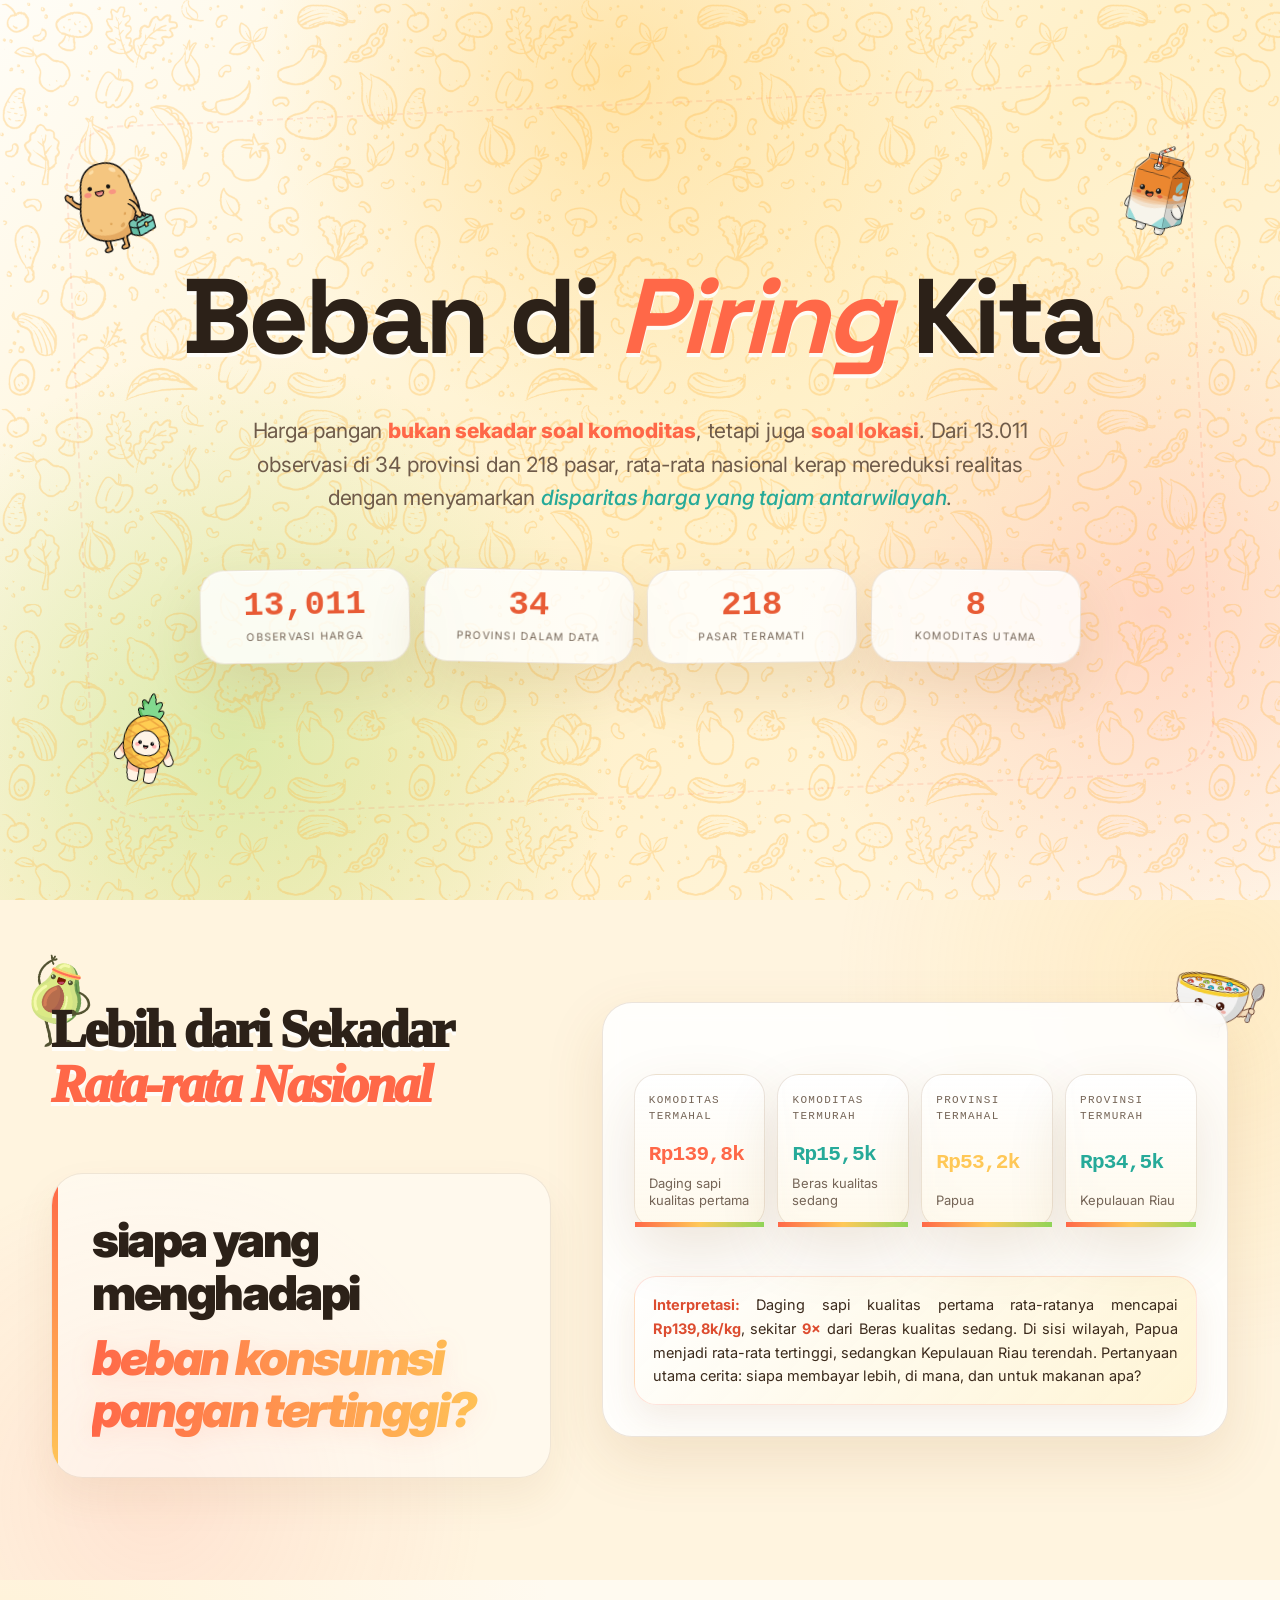
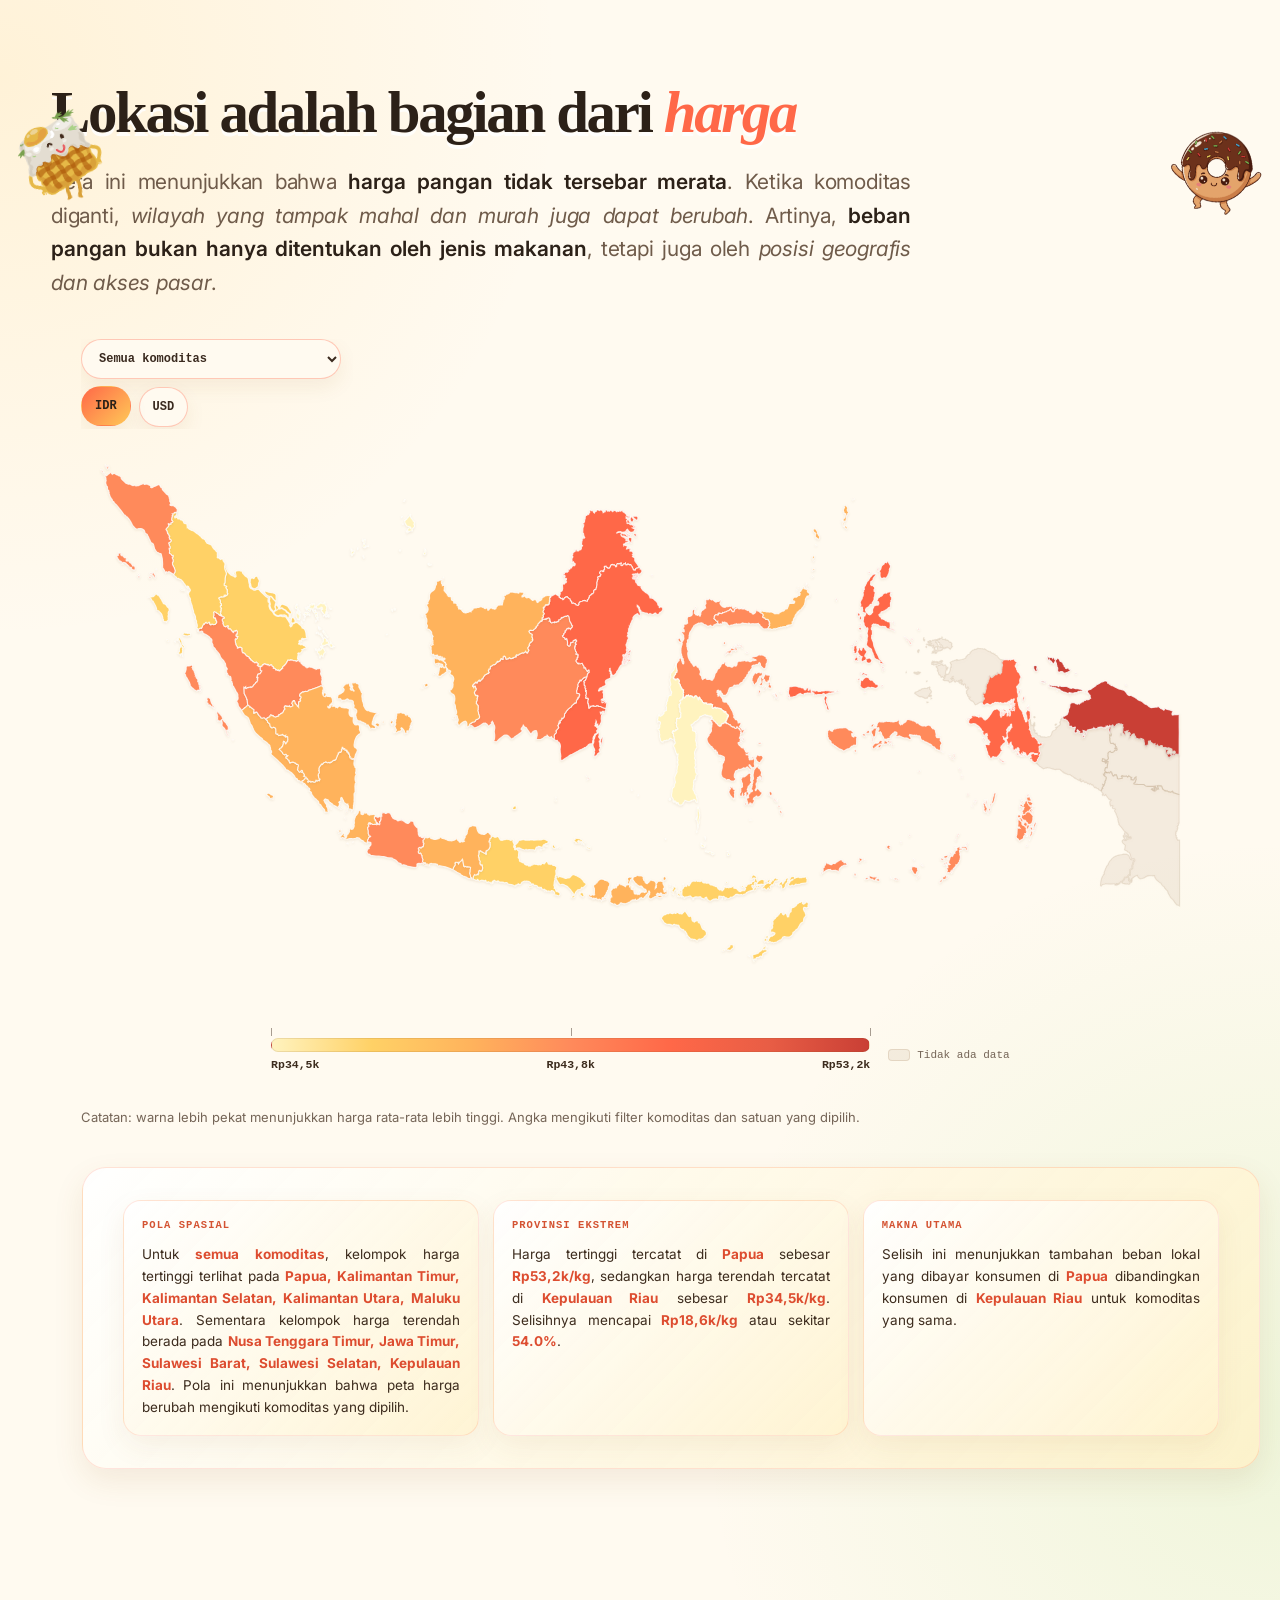
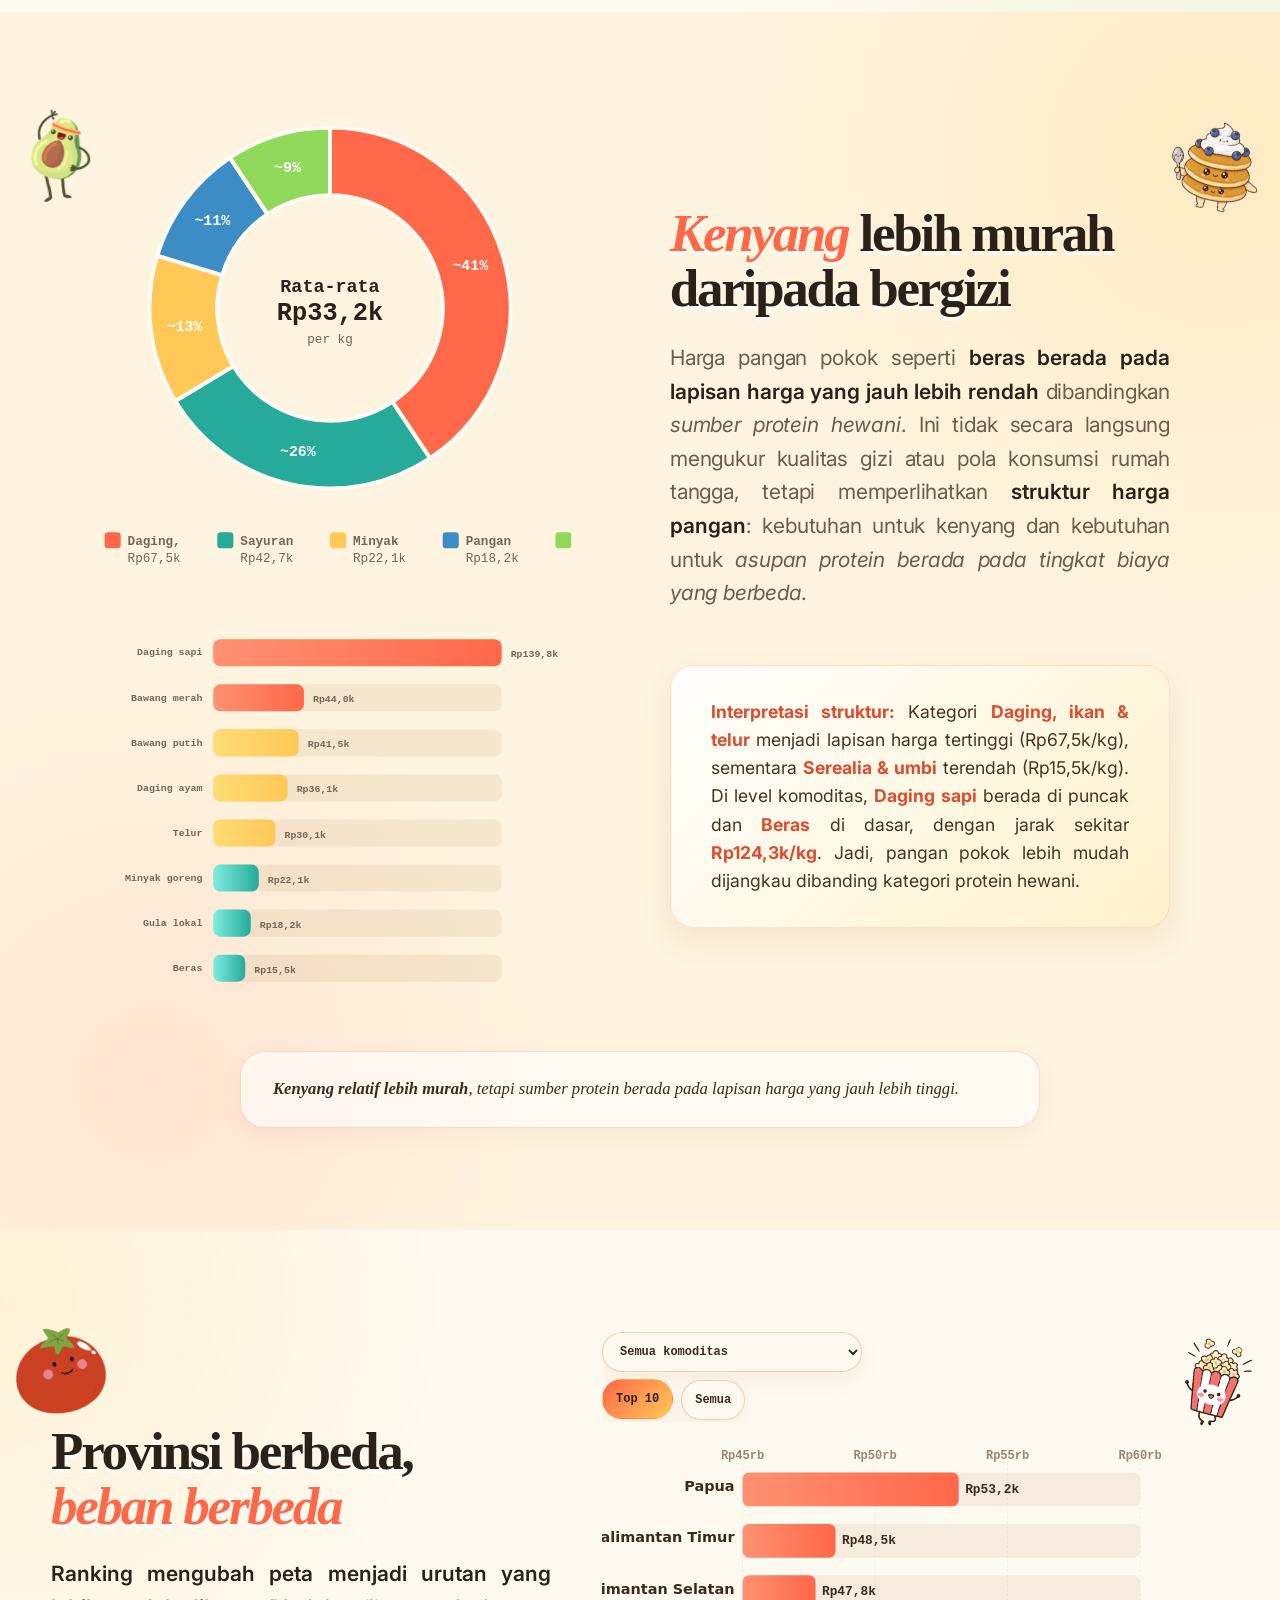
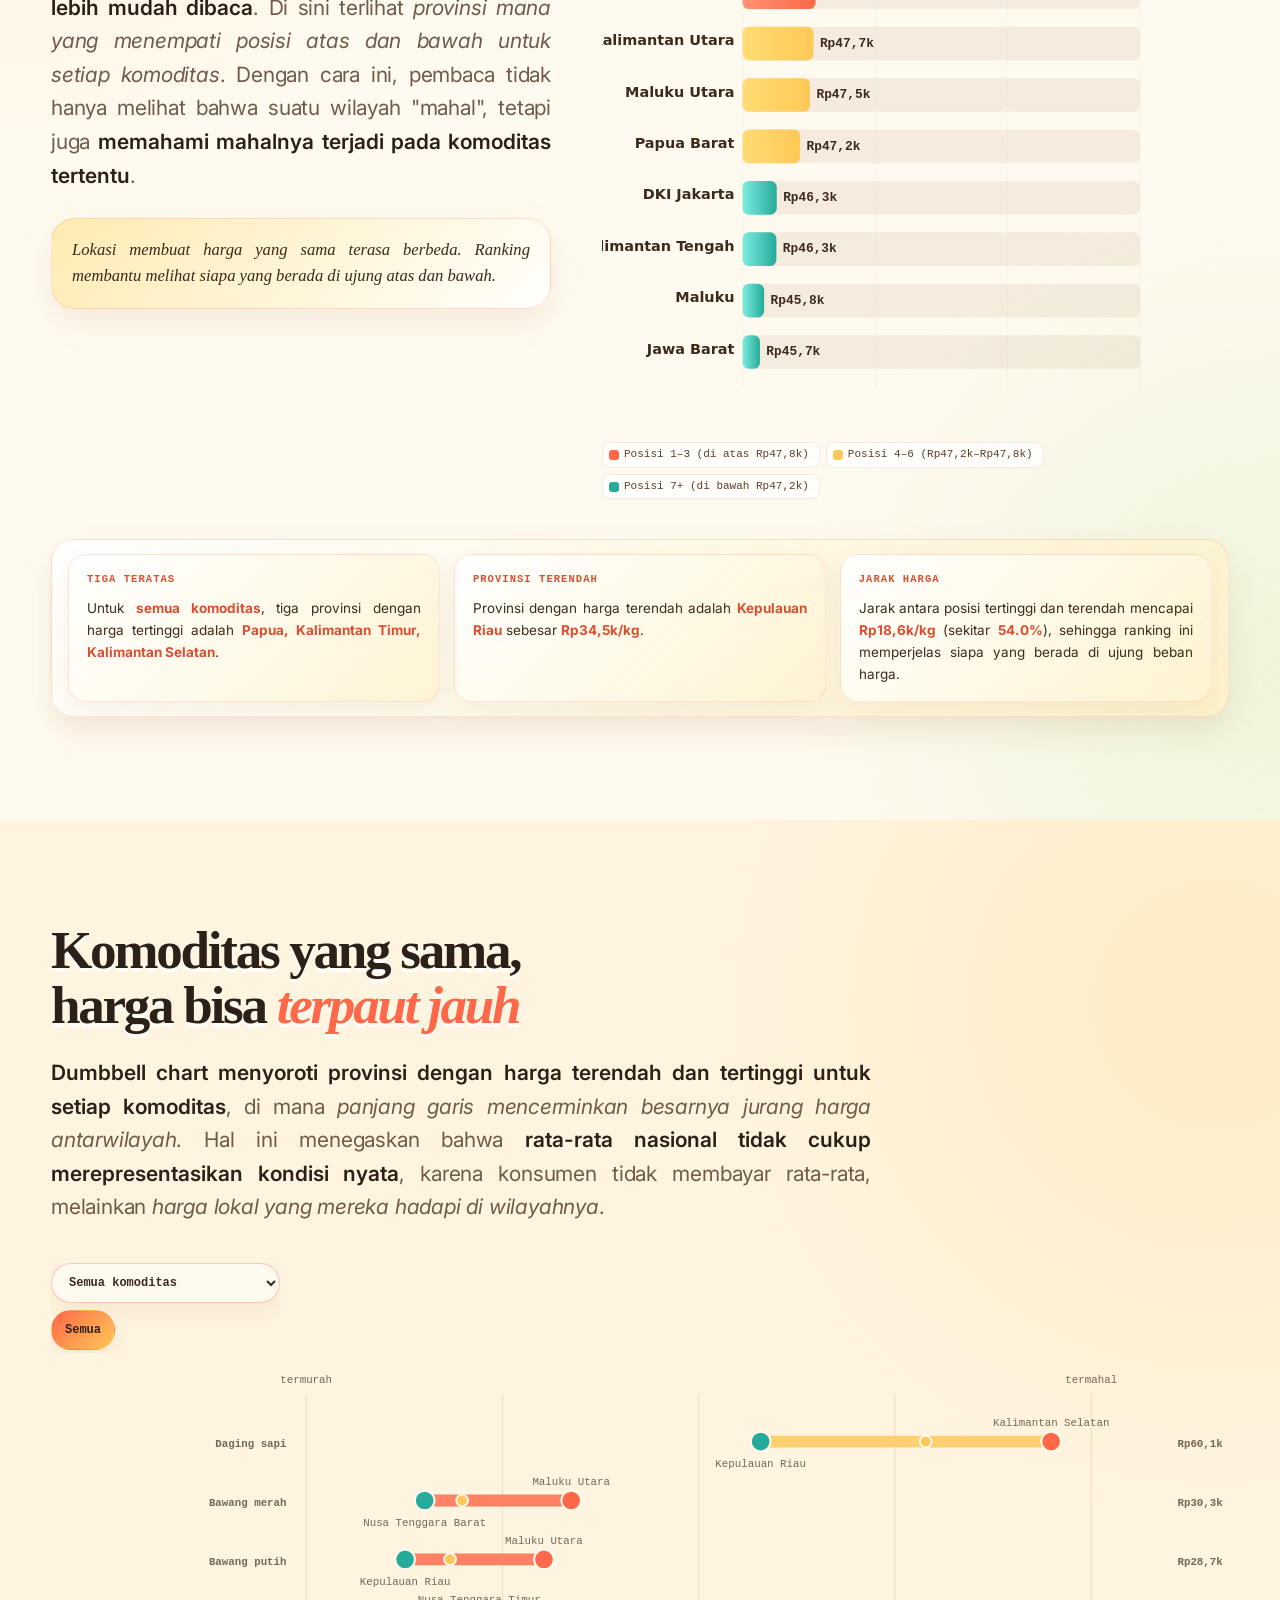
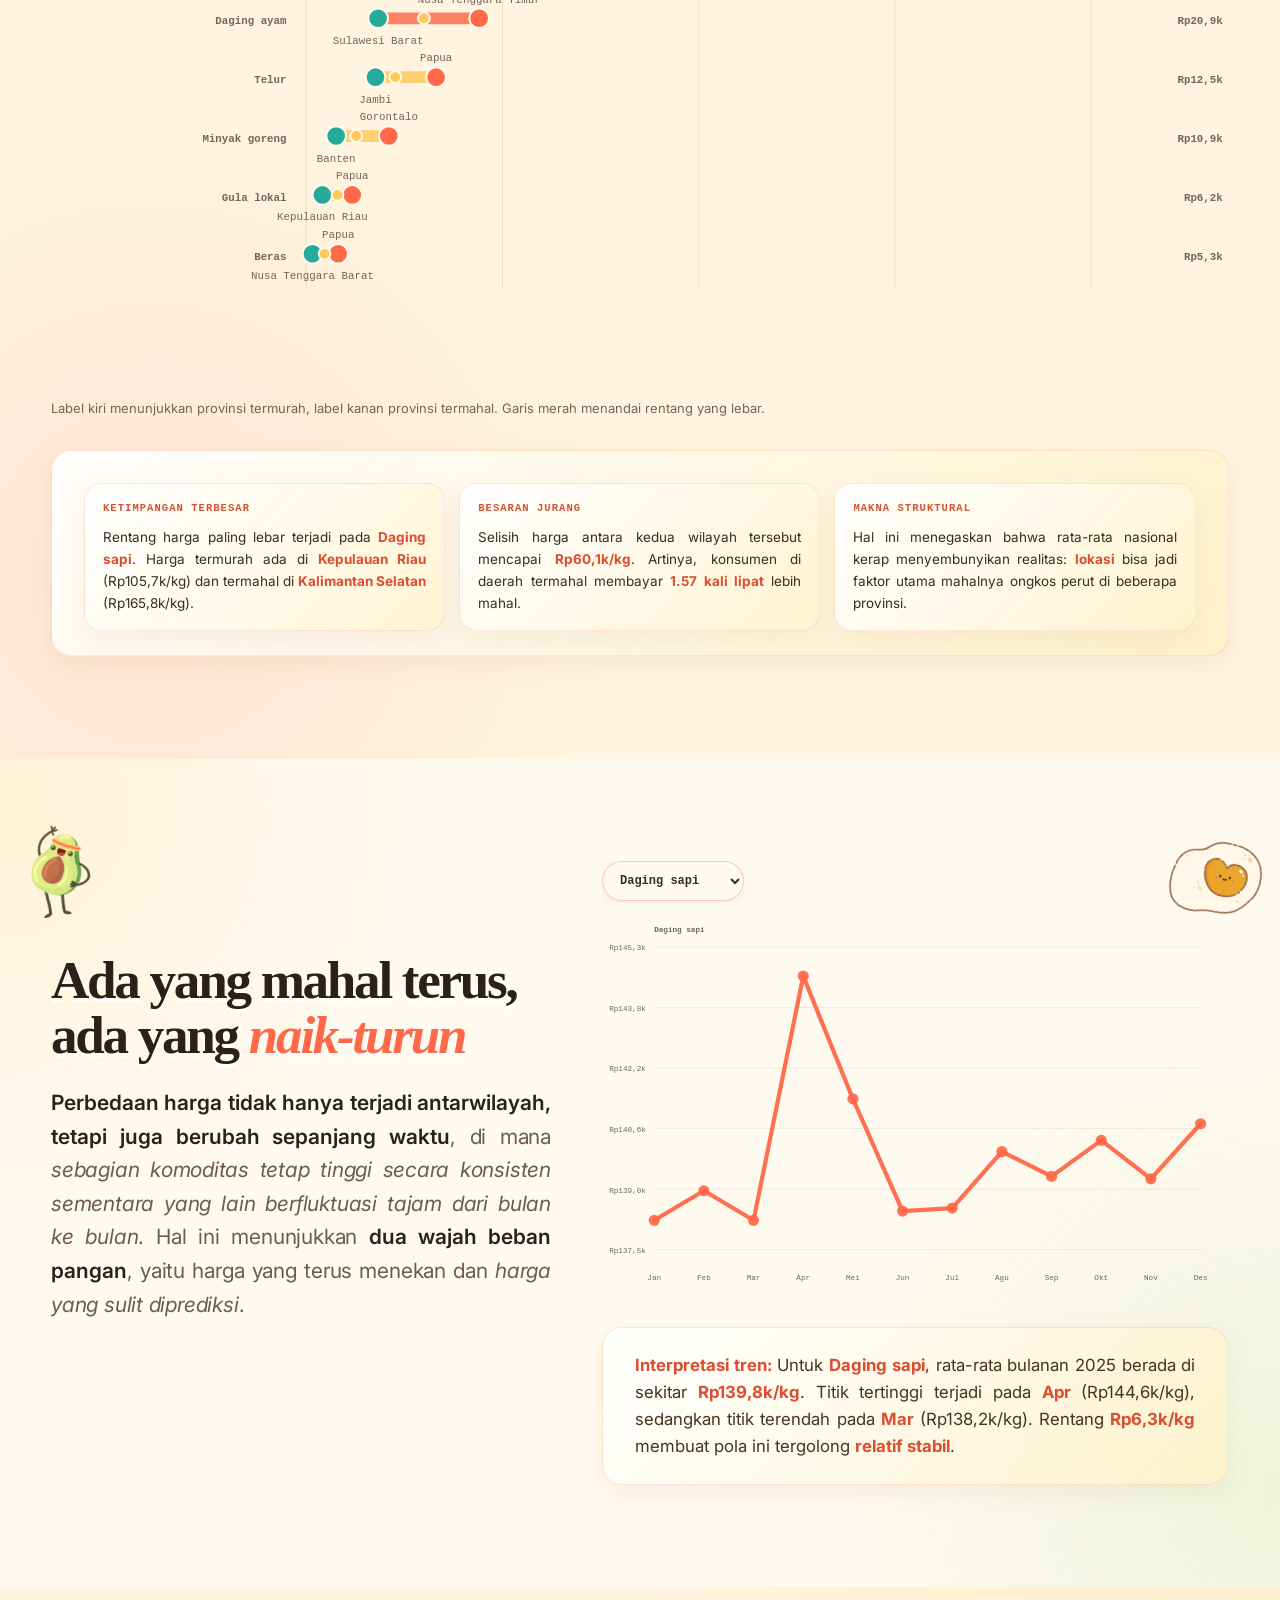
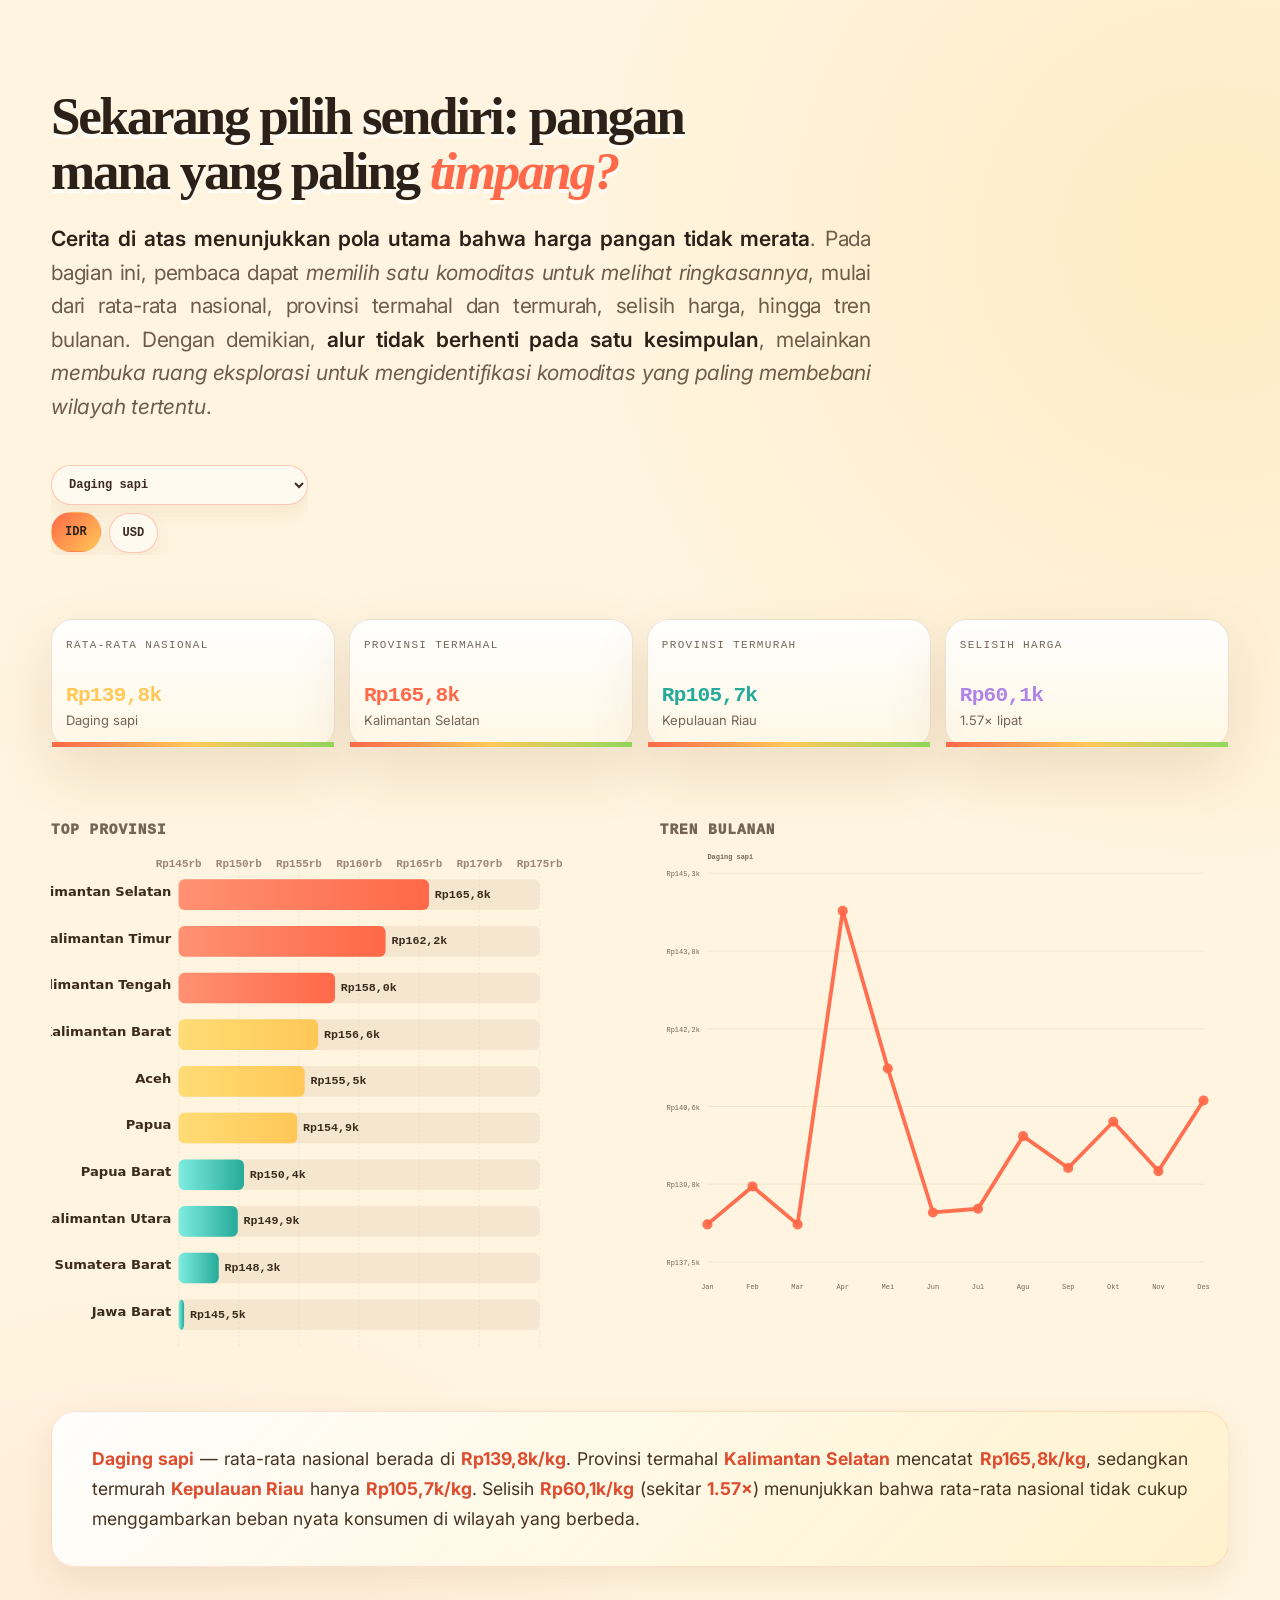
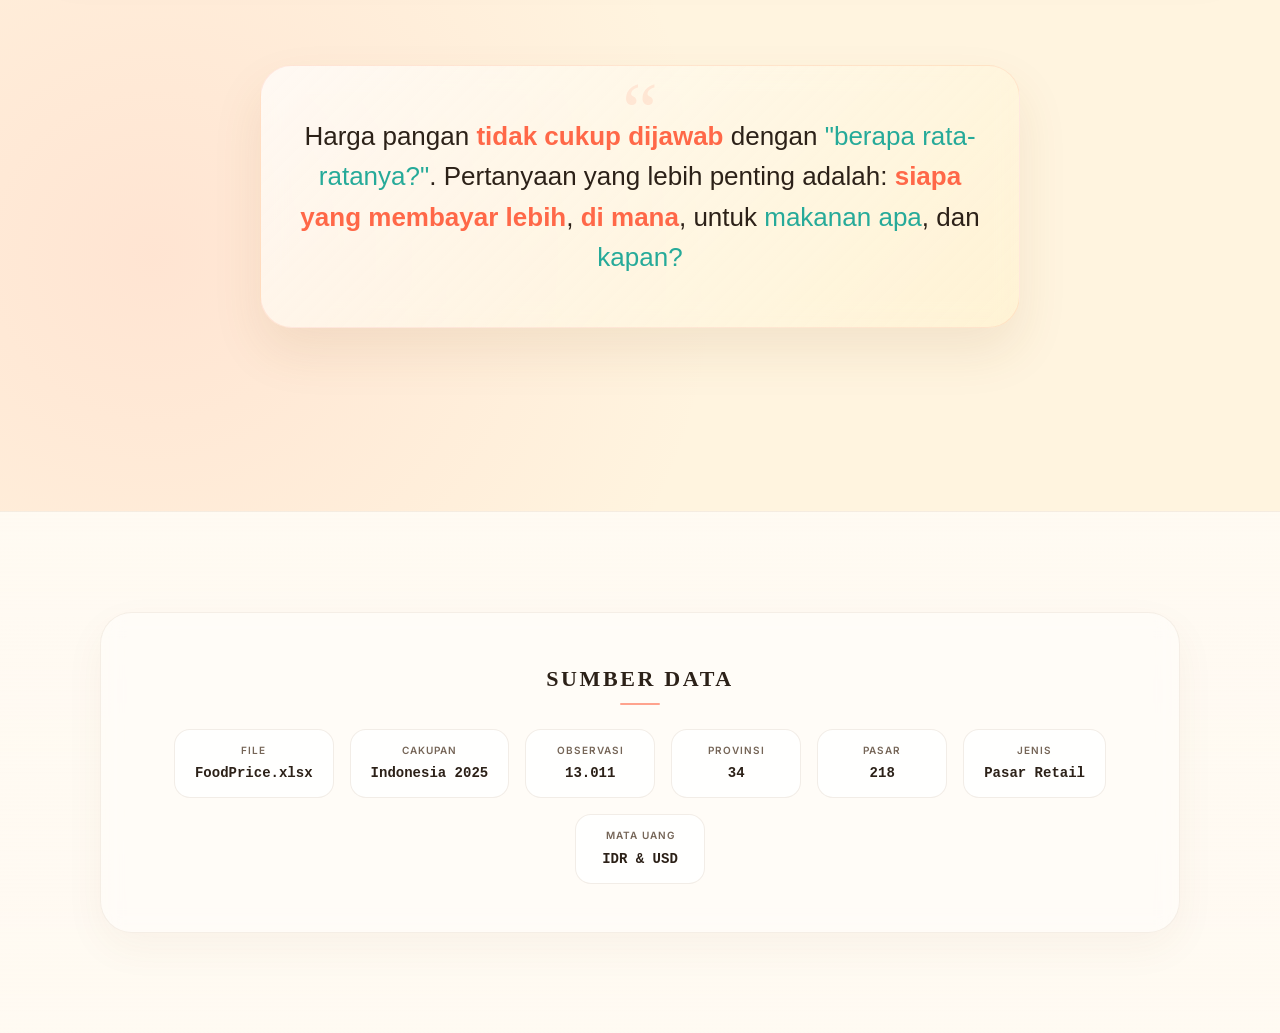
==== commit c74a19b3: "🔥🤙" ====
--- a/docs/index.html
+++ b/docs/index.html
@@ -4,11 +4,11 @@
 <head>
   <meta charset="UTF-8" />
   <meta name="viewport" content="width=device-width, initial-scale=1.0" />
-  <title>Beban di Piring Kita — Visual Story Harga Pangan Indonesia 2025</title>
+  <title>Web Story-Group of 6</title>
   <meta name="description"
     content="Visual story interaktif tentang ketimpangan harga pangan di 34 provinsi Indonesia tahun 2025. Menelusuri jurang harga yang tersembunyi di balik rata-rata nasional." />
   <link
-    href="https://fonts.googleapis.com/css2?family=Montserrat:wght@400;700;800;900&family=Poppins:wght@300;400;500;600;700&display=swap"
+    href="https://fonts.googleapis.com/css2?family=Inter:wght@300;400;500;600;700&family=Space+Grotesk:wght@700&display=swap"
     rel="stylesheet">
   <link rel="stylesheet" href="css/styles.css" />
   <style>
@@ -119,9 +119,13 @@
       loading="lazy" />
     <div class="map-header reveal" style="max-width: 1280px; margin: 0 auto 32px;">
       <h2>Lokasi adalah bagian dari <em>harga</em></h2>
-      <p class="lead reveal" style="max-width: 860px; margin: 0 auto 40px;">Peta ini menunjukkan bahwa harga pangan tidak tersebar merata.
-        Ketika komoditas diganti, wilayah yang tampak mahal dan murah juga dapat berubah. Artinya, beban pangan bukan
-        hanya ditentukan oleh jenis makanan, tetapi juga oleh posisi geografis dan akses pasar.</p>
+      <p class="lead reveal"
+        style="max-width: 860px; text-align: justify; margin-left: 0; padding-left: 0; margin-right: auto; margin-top: 0; margin-bottom: 40px; display: block;">
+        Peta ini menunjukkan bahwa <strong>harga pangan tidak tersebar merata</strong>.
+        Ketika komoditas diganti, <em>wilayah yang tampak mahal dan murah juga dapat berubah</em>.
+        Artinya, <strong>beban pangan bukan hanya ditentukan oleh jenis makanan</strong>,
+        tetapi juga oleh <em>posisi geografis dan akses pasar</em>.
+      </p>
     </div>
 
     <div class="reveal"
@@ -179,10 +183,15 @@
       <!-- Right Column: Title, Description, and Interpretation -->
       <div class="copy" style="display: flex; flex-direction: column; justify-content: start; gap: 16px;">
         <h2 style="margin-top: 0; margin-bottom: 8px;"><em>Kenyang</em> lebih murah daripada bergizi</h2>
-        <p class="lead reveal" style="margin-bottom: 24px;">Harga pangan pokok seperti
-          beras berada pada lapisan yang jauh lebih rendah dibandingkan sumber protein hewani. Ini tidak secara langsung
-          mengukur kualitas gizi atau pola konsumsi rumah tangga, tetapi memperlihatkan struktur harga: kebutuhan untuk
-          kenyang dan kebutuhan untuk asupan protein berada pada tingkat biaya yang berbeda.</p>
+        <p class="lead reveal"
+          style="text-align: justify; margin-left: 0; padding-left: 0; margin-right: auto; margin-top: 0; margin-bottom: 24px; display: block;">
+          Harga pangan pokok seperti <strong>beras berada pada lapisan harga yang jauh lebih rendah</strong>
+          dibandingkan
+          <em>sumber protein hewani</em>. Ini tidak secara langsung mengukur kualitas gizi atau pola konsumsi rumah
+          tangga,
+          tetapi memperlihatkan <strong>struktur harga pangan</strong>: kebutuhan untuk kenyang dan kebutuhan untuk
+          <em>asupan protein berada pada tingkat biaya yang berbeda</em>.
+        </p>
 
 
         <!-- Interpretation moved below description -->
@@ -194,9 +203,11 @@
 
     <!-- Bottom: Insight Text -->
     <div class="reveal" style="max-width: 1000px; margin: 40px auto 0; text-align: center;">
-      <div class="insight" style="margin-top: 0; text-align: center; max-width: 800px; margin-inline: auto;">Kenyang
-        relatif lebih murah,
-        tetapi sumber protein berada pada lapisan harga yang jauh lebih tinggi.</div>
+      <div class="insight"
+        style="margin-top: 0; text-align: center; max-width: 800px; margin-inline: auto; padding: 24px 32px; border: 1.5px solid rgba(255, 104, 72, 0.25); background: rgba(255, 255, 255, 0.6); box-shadow: 0 8px 25px rgba(138, 88, 30, 0.06);">
+        <strong>Kenyang relatif lebih murah</strong>, tetapi sumber <em>protein berada pada lapisan harga yang jauh
+          lebih tinggi</em>.
+      </div>
     </div>
   </section>
 
@@ -210,10 +221,13 @@
     <div class="story-grid">
       <div class="copy reveal">
         <h2>Provinsi berbeda, <em>beban berbeda</em></h2>
-        <p class="lead reveal" style="margin-bottom: 24px;">Ranking mengubah peta menjadi urutan yang lebih mudah dibaca. Di sini terlihat provinsi mana
-          yang menempati posisi atas dan bawah untuk setiap komoditas. Dengan cara ini, pembaca tidak hanya melihat
-          bahwa
-          suatu wilayah "mahal", tetapi juga tahu mahalnya untuk komoditas apa.</p>
+        <p class="lead reveal"
+          style="text-align: justify; margin-left: 0; padding-left: 0; margin-right: auto; margin-top: 0; margin-bottom: 24px; display: block;">
+          <strong>Ranking mengubah peta menjadi urutan yang lebih mudah dibaca</strong>.
+          Di sini terlihat <em>provinsi mana yang menempati posisi atas dan bawah untuk setiap komoditas</em>.
+          Dengan cara ini, pembaca tidak hanya melihat bahwa suatu wilayah "mahal",
+          tetapi juga <strong>memahami mahalnya terjadi pada komoditas tertentu</strong>.
+        </p>
         <div class="insight">Lokasi membuat harga yang sama terasa berbeda. Ranking membantu melihat siapa yang berada
           di ujung atas dan bawah.</div>
       </div>
@@ -243,7 +257,13 @@
     <div class="reveal" style="max-width: 1280px; margin: 0 auto;">
       <div class="copy reveal" style="position: static; max-width: 900px; margin-bottom: 40px;">
         <h2>Komoditas yang sama, harga bisa <em>terpaut jauh</em></h2>
-        <p class="lead reveal" style="margin-bottom: 32px;">Dumbbell ini menyoroti provinsi dengan harga rata-rata terendah dan tertinggi untuk setiap komoditas, di mana panjang garis mencerminkan besarnya jurang harga antarwilayah, sekaligus menegaskan bahwa rata-rata nasional tidak cukup karena konsumen tidak membayar rata-rata, melainkan harga lokal yang mereka hadapi di wilayahnya.</p>
+        <p class="lead reveal"
+          style="text-align: justify; margin-left: 0; padding-left: 0; margin-right: auto; margin-top: 0; margin-bottom: 24px; display: block;">
+          <strong>Dumbbell chart menyoroti provinsi dengan harga terendah dan tertinggi untuk setiap komoditas</strong>,
+          di mana <em>panjang garis mencerminkan besarnya jurang harga antarwilayah</em>.
+          Hal ini menegaskan bahwa <strong>rata-rata nasional tidak cukup merepresentasikan kondisi nyata</strong>,
+          karena konsumen tidak membayar rata-rata, melainkan <em>harga lokal yang mereka hadapi di wilayahnya</em>.
+        </p>
       </div>
 
       <!-- Dumbbell Chart - Full Width Hero Chart -->
@@ -276,13 +296,19 @@
     <div class="story-grid">
       <div class="copy reveal">
         <h2>Ada yang mahal terus, ada yang <em>naik-turun</em></h2>
-        <p class="lead reveal" style="margin-bottom: 24px;">Perbedaan harga tidak hanya terbentang antarwilayah, tetapi juga bergeser sepanjang waktu, di mana sebagian komoditas menetap tinggi secara konsisten sementara yang lain berfluktuasi tajam dari bulan ke bulan, sehingga tren bulanan mengungkap dua wajah beban pangan, yaitu harga yang terus menekan dan harga yang sulit diprediksi.</p>
+        <p class="lead reveal"
+          style="text-align: justify; margin-left: 0; padding-left: 0; margin-right: auto; margin-top: 0; margin-bottom: 24px; display: block;">
+          <strong>Perbedaan harga tidak hanya terjadi antarwilayah, tetapi juga berubah sepanjang waktu</strong>,
+          di mana <em>sebagian komoditas tetap tinggi secara konsisten sementara yang lain berfluktuasi tajam dari bulan
+            ke bulan</em>.
+          Hal ini menunjukkan <strong>dua wajah beban pangan</strong>, yaitu harga yang terus menekan dan
+          <em>harga yang sulit diprediksi</em>.
+        </p>
       </div>
       <div class="reveal" style="display: flex; flex-direction: column; gap: 16px;">
         <div class="panel-title" style="margin-bottom: 0;">
           <div class="controls">
             <select id="trendCommodity"></select>
-            <button id="trendAllBtn" class="active">Semua</button>
           </div>
         </div>
         <svg id="lineChart" viewBox="0 0 820 460" role="img" aria-label="Line chart tren bulanan"
@@ -301,10 +327,14 @@
     <div class="explorer">
       <div class="copy reveal" style="position:static;max-width:900px">
         <h2>Sekarang pilih sendiri: pangan mana yang paling <em>timpang?</em></h2>
-        <p class="lead reveal" style="max-width: 900px; margin: 0 auto 40px;">Cerita di atas menunjukkan pola utama bahwa harga pangan tidak merata. Pada bagian ini,
-          pembaca dapat memilih satu komoditas untuk melihat ringkasannya, mulai dari rata-rata nasional, provinsi
-          termahal dan termurah, selisih harga, hingga tren bulanan, sehingga alur tidak berhenti pada satu kesimpulan,
-          melainkan membuka ruang eksplorasi untuk menguji komoditas mana yang paling membebani wilayah tertentu.</p>
+        <p class="lead reveal"
+          style="text-align: justify; margin-left: 0; padding-left: 0; margin-right: auto; margin-top: 0; margin-bottom: 24px; display: block;">
+          <strong>Cerita di atas menunjukkan pola utama bahwa harga pangan tidak merata</strong>.
+          Pada bagian ini, pembaca dapat <em>memilih satu komoditas untuk melihat ringkasannya</em>,
+          mulai dari rata-rata nasional, provinsi termahal dan termurah, selisih harga, hingga tren bulanan.
+          Dengan demikian, <strong>alur tidak berhenti pada satu kesimpulan</strong>, melainkan
+          <em>membuka ruang eksplorasi untuk mengidentifikasi komoditas yang paling membebani wilayah tertentu</em>.
+        </p>
 
       </div>
       <div class="reveal" style="display: flex; flex-direction: column; gap: 24px; width: 100%;">
@@ -344,20 +374,52 @@
           style="padding: 32px 40px; border-radius: 24px; box-shadow: 0 12px 30px rgba(138, 88, 30, 0.1); font-size: 1.1rem; line-height: 1.7; text-align: justify;">
         </div>
       </div>
-      <div class="quote reveal"
-        style="font-family: 'Poppins', sans-serif; font-size: 1.2rem; max-width: 800px; margin: 0 auto; line-height: 1.6; text-align: center; color: var(--muted);">
-        Harga pangan tidak cukup dijawab dengan <strong>"berapa rata-ratanya?"</strong>. Pertanyaan yang lebih penting
-        adalah: <strong>siapa</strong> yang membayar lebih, <strong>di mana</strong>, untuk <strong>makanan
-          apa</strong>, dan <strong>kapan</strong>?
+      <div class="quote-callout reveal">
+        <div class="quote-icon" aria-hidden="true">“</div>
+        <blockquote class="quote-text">
+          Harga pangan <strong>tidak cukup dijawab</strong> dengan <em>"berapa rata-ratanya?"</em>.
+          Pertanyaan yang lebih penting adalah: <strong>siapa yang membayar lebih</strong>, <strong>di mana</strong>,
+          untuk <em>makanan apa</em>, dan <em>kapan?</em>
+        </blockquote>
       </div>
     </div>
   </section>
 
   <footer class="footer">
-    <div>
-      <div class="smallcaps">Sumber data</div>
-      <div>FoodPrice.xlsx · Data harga pangan Indonesia 2025 · 13,011 observasi · 34 provinsi · 218 pasar · retail ·
-        IDR.</div>
+    <div class="footer-container">
+      <div class="footer-header">
+        <h3 class="footer-title">Sumber Data</h3>
+      </div>
+      <div class="footer-chips">
+        <div class="data-chip">
+          <span class="chip-label">File</span>
+          <span class="chip-value">FoodPrice.xlsx</span>
+        </div>
+        <div class="data-chip">
+          <span class="chip-label">Cakupan</span>
+          <span class="chip-value">Indonesia 2025</span>
+        </div>
+        <div class="data-chip">
+          <span class="chip-label">Observasi</span>
+          <span class="chip-value">13.011</span>
+        </div>
+        <div class="data-chip">
+          <span class="chip-label">Provinsi</span>
+          <span class="chip-value">34</span>
+        </div>
+        <div class="data-chip">
+          <span class="chip-label">Pasar</span>
+          <span class="chip-value">218</span>
+        </div>
+        <div class="data-chip">
+          <span class="chip-label">Jenis</span>
+          <span class="chip-value">Pasar Retail</span>
+        </div>
+        <div class="data-chip">
+          <span class="chip-label">Mata Uang</span>
+          <span class="chip-value">IDR & USD</span>
+        </div>
+      </div>
     </div>
   </footer>
 
--- a/docs/css/styles.css
+++ b/docs/css/styles.css
@@ -16,7 +16,8 @@
   --purple: #b98cff;
   --shadow: rgba(0, 0, 0, .35);
   --serif: Georgia, 'Times New Roman', serif;
-  --sans: Inter, ui-sans-serif, system-ui, -apple-system, Segoe UI, Roboto, Helvetica, Arial, sans-serif;
+  --sans: 'Inter', ui-sans-serif, system-ui, -apple-system, sans-serif;
+  --display: 'Space Grotesk', sans-serif;
   --mono: ui-monospace, SFMono-Regular, Menlo, Monaco, Consolas, "Liberation Mono", monospace;
 }
 
@@ -88,12 +89,14 @@
 }
 
 h1 {
-  font-family: 'Montserrat', var(--sans);
-  f);
-  font-size: clamp(46px, 9vw, 118px);
-  line-height: .94;
-  margin: 0 0 28px;
-  letter-spacing: -.05em;
+  font-family: var(--display);
+  font-weight: 700;
+  font-size: clamp(52px, 10vw, 112px);
+  line-height: 0.9;
+  margin: 0 0 32px;
+  letter-spacing: -0.04em;
+  text-align: center;
+  color: var(--text);
 }
 
 h2 {
@@ -127,18 +130,21 @@
   display: none;
 }
 
-.lead strong {
+.lead strong,
+.quote-text strong {
   color: var(--text);
   font-weight: 600;
   letter-spacing: 0;
 }
 
-.hero .lead strong {
-  color: var(--chili); /* Changed from gold gradient to chili for contrast */
+.hero .lead strong,
+.quote-text strong {
+  color: var(--chili);
   font-weight: 800;
 }
 
-.hero .lead em {
+.hero .lead em,
+.quote-text em {
   color: var(--teal);
   font-style: italic;
   font-weight: 500;
@@ -338,18 +344,18 @@
 
 .kpi-grid {
   display: grid;
-  grid-template-columns: repeat(auto-fit, minmax(240px, 1fr));
-  gap: 24px;
-  margin: 32px 0 40px;
+  grid-template-columns: repeat(auto-fit, minmax(280px, 1fr));
+  gap: 28px;
+  margin: 40px 0 48px;
 }
 
 .kpi {
   border: 1px solid var(--line);
   background: rgba(255, 255, 255, .04);
   padding: 18px;
-  border-radius: 18px;
+  border-radius: 20px;
   position: relative;
-  overflow: hidden;
+  overflow: visible;
 }
 
 .kpi::after {
@@ -372,12 +378,13 @@
 
 .kpi-val {
   font-family: var(--mono);
-  font-weight: 900;
-  font-size: clamp(18px, 2.4vw, 26px);
+  font-weight: 600;
+  line-height: 1.2;
+  font-size: clamp(16px, 2.8vw, 24px);
   color: var(--text);
-  margin: 8px 0 4px;
+  margin: 12px 0 6px;
   white-space: nowrap;
-  letter-spacing: -0.04em;
+  letter-spacing: -0.02em;
   overflow: visible;
 }
 
@@ -542,17 +549,92 @@
 }
 
 .footer {
-  border-top: 1px solid var(--line);
-  padding: 44px clamp(20px, 4vw, 56px);
-  color: var(--muted);
+  border-top: 1px solid rgba(126, 82, 33, 0.08);
+  padding: 100px 24px;
+  background: linear-gradient(to bottom, rgba(255, 250, 242, 0.5), var(--page));
+  text-align: center;
+}
+
+.footer-container {
+  max-width: 1080px;
+  margin: 0 auto;
+  background: rgba(255, 255, 255, 0.4);
+  padding: 48px 32px;
+  border-radius: 32px;
+  border: 1px solid rgba(126, 82, 33, 0.08);
+  box-shadow: 0 15px 40px rgba(138, 88, 30, 0.05);
+  backdrop-filter: blur(10px);
+}
+
+.footer-header {
+  margin-bottom: 32px;
+}
+
+.footer-title {
+  font-family: var(--serif);
+  font-size: 22px;
+  font-weight: 700;
+  letter-spacing: 0.12em;
+  color: var(--text);
+  text-transform: uppercase;
+  margin: 0;
+  display: inline-block;
+  position: relative;
+}
+
+
+.footer-title::after {
+  content: '';
+  position: absolute;
+  bottom: -8px;
+  left: 50%;
+  transform: translateX(-50%);
+  width: 40px;
+  height: 2px;
+  background: var(--chili);
+  border-radius: 2px;
+  opacity: 0.6;
+}
+
+.footer-chips {
   display: flex;
   flex-wrap: wrap;
-  justify-content: space-between;
-  gap: 24px;
-}
-
-.footer b {
-  color: var(--gold);
+  justify-content: center;
+  gap: 16px;
+}
+
+.data-chip {
+  background: rgba(255, 255, 255, 0.8);
+  padding: 12px 20px;
+  border-radius: 16px;
+  border: 1px solid rgba(126, 82, 33, 0.1);
+  display: flex;
+  flex-direction: column;
+  align-items: center;
+  min-width: 130px;
+  transition: transform 0.3s ease, box-shadow 0.3s ease;
+}
+
+.data-chip:hover {
+  transform: translateY(-3px);
+  box-shadow: 0 10px 20px rgba(138, 88, 30, 0.08);
+  border-color: rgba(255, 104, 72, 0.2);
+}
+
+.chip-label {
+  font-size: 10px;
+  text-transform: uppercase;
+  color: var(--muted);
+  letter-spacing: 0.1em;
+  margin-bottom: 4px;
+  font-weight: 600;
+}
+
+.chip-value {
+  font-family: var(--mono);
+  font-size: 14px;
+  font-weight: 700;
+  color: var(--text);
 }
 
 .reveal {
@@ -574,16 +656,50 @@
   color: var(--gold);
 }
 
-.quote {
-  max-width: 1000px;
-  margin: 34px auto 0;
-  padding: 28px;
+.quote-callout {
+  max-width: 760px;
+  margin: 80px auto;
+  padding: 50px 30px;
+  position: relative;
   text-align: center;
-  border: 1px solid rgba(244, 185, 66, .22);
-  background: rgba(244, 185, 66, .04);
+  background: linear-gradient(135deg, rgba(255, 255, 255, 0.7), rgba(255, 241, 199, 0.45));
+  border-radius: 32px;
+  border: 1px solid rgba(255, 104, 72, 0.12);
+  box-shadow: 0 24px 50px rgba(138, 88, 30, 0.1);
+  backdrop-filter: blur(12px);
+}
+
+.quote-icon {
   font-family: var(--serif);
-  font-size: clamp(23px, 3vw, 38px);
-  line-height: 1.25;
+  font-size: 80px;
+  color: var(--chili);
+  opacity: 0.12;
+  position: absolute;
+  top: 5px;
+  left: 50%;
+  transform: translateX(-50%);
+  line-height: 1;
+  user-select: none;
+}
+
+.quote-text {
+  font-family: 'Poppins', sans-serif;
+  font-size: clamp(18px, 2.5vw, 26px);
+  font-weight: 500;
+  line-height: 1.55;
+  color: var(--text);
+  margin: 0;
+  position: relative;
+  z-index: 2;
+}
+
+.quote-text strong {
+  font-weight: 700;
+}
+
+.quote-text em {
+  font-style: normal;
+  color: var(--teal);
 }
 
 @media (max-width: 980px) {
@@ -998,17 +1114,9 @@
   fill: #756557;
 }
 
-.quote {
-  background: linear-gradient(135deg, #fff4cf, #ffffff);
-  border-radius: 34px;
-  color: #2c2118;
-}
-
-.footer {
-  border-top: 1px solid rgba(126, 82, 33, .14);
-  color: var(--muted);
-  background: rgba(255, 250, 240, .75);
-}
+/* Quote callout refined as a powerful highlight */
+
+/* Footer refined in Penutup section */
 
 .scroll-arrow {
   background: linear-gradient(#ff6848, transparent);
@@ -1313,12 +1421,15 @@
 }
 
 h1 {
-  font-size: clamp(48px, 8.2vw, 104px);
-  line-height: .96;
-  letter-spacing: -.055em;
-  max-width: 980px;
+  font-family: var(--display);
+  font-weight: 700;
+  font-size: clamp(48px, 8.5vw, 106px);
+  line-height: 0.94;
+  letter-spacing: -0.04em;
+  max-width: 1000px;
   margin-inline: auto;
   text-wrap: balance;
+  text-align: center;
 }
 
 h2 {
@@ -1329,9 +1440,12 @@
 }
 
 .lead {
-  font-size: clamp(16px, 1.8vw, 20px);
-  max-width: 760px;
+  font-family: var(--sans);
+  font-size: clamp(17px, 2vw, 21px);
+  font-weight: 400;
+  max-width: 820px;
   color: var(--ink-soft);
+  line-height: 1.6;
 }
 
 .meta-grid {
